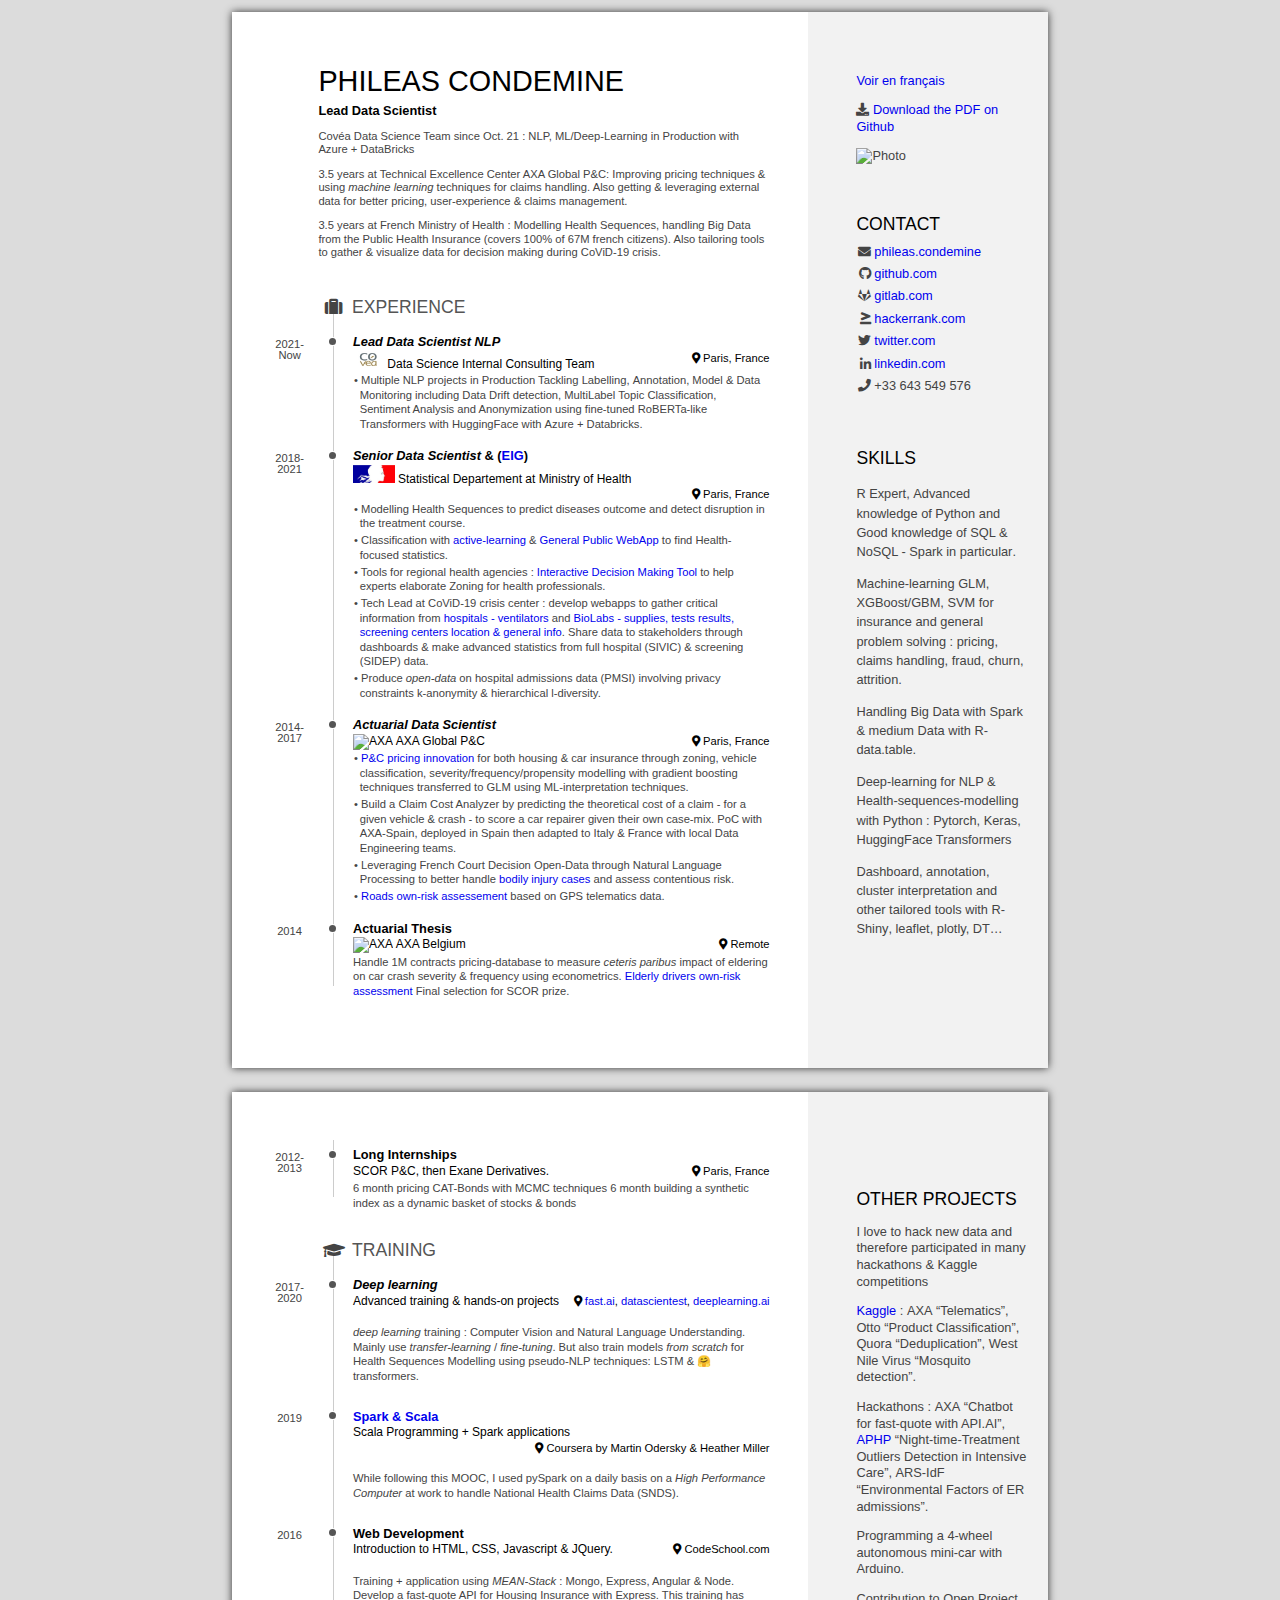
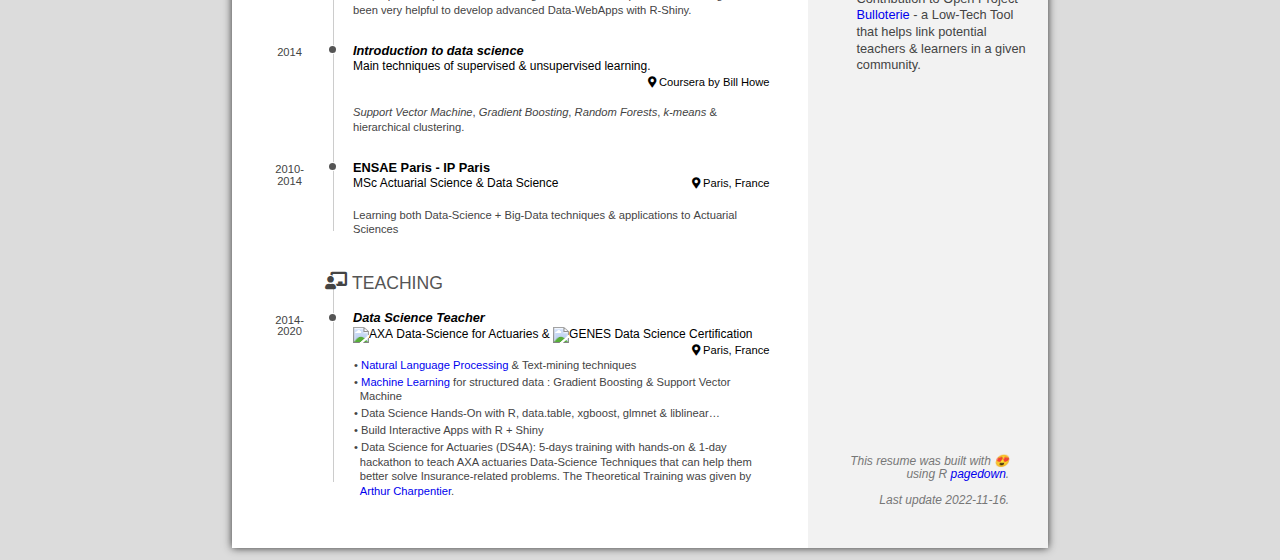
==== docs/index.html @ 7fafeff0 "update 2022-11-16" ====
<!DOCTYPE html>
<html xmlns="http://www.w3.org/1999/xhtml">
  <head>
    <meta charset="utf-8" />
    <meta http-equiv="Content-Type" content="text/html; charset=utf-8" />
    <meta name="generator" content="pandoc" />
    <meta name="viewport" content="width=device-width, initial-scale=1">

    <meta name="author" content="Phileas Condemine" />
    <meta name="date" content="2022-11-16" />
    <title>Phileas CONDEMINE</title>

    
        <script src="site_libs/header-attrs-2.11/header-attrs.js"></script>
        <link href="site_libs/font-awesome-5.1.0/css/all.css" rel="stylesheet" />
        <link href="site_libs/font-awesome-5.1.0/css/v4-shims.css" rel="stylesheet" />
        <link href="site_libs/paged-0.16/css/resume.css" rel="stylesheet" />
        <script src="site_libs/paged-0.16/js/config.js"></script>
        <script src="site_libs/paged-0.16/js/paged.js"></script>
        <script src="site_libs/paged-0.16/js/hooks.js"></script>
        <!-- Global site tag (gtag.js) - Google Analytics -->
        <script async src="https://www.googletagmanager.com/gtag/js?id=G-PB9JXB8Y3M"></script>
        <script>
          window.dataLayer = window.dataLayer || [];
          function gtag(){dataLayer.push(arguments);}
          gtag('js', new Date());

          gtag('config', 'G-PB9JXB8Y3M');
        </script>
    
        <link rel="stylesheet" href="override.css" type="text/css" />
    
  </head>
  <body>

<div id="aside" class="section level1">
<h1>Aside</h1>
<p><a href="https://phileascondemine.com/">Voir en français</a></p>
<p><i class="fa fa-download"></i> <a href="https://github.com/phileas-condemine/CV_EN_pagedown/raw/master/cv_en_Phileas_Condemine.pdf">Download the PDF on Github</a></p>
<p><img src="https://avatars.githubusercontent.com/u/24205662?s=460&amp;u=656ddfd4c840d9eb34e4aeb83baa24d0e0ba599f&amp;v=4" style="width:80.0%" alt="Photo" /></p>
<div id="contact" class="section level2">
<h2>Contact</h2>
<ul>
<li><i class="fa fa-envelope"></i> <a href="mailto:phileas.condemine@gmail.com">phileas.condemine</a></li>
<li><i class="fa fa-github"></i> <a href="https://github.com/phileas-condemine/">github.com</a></li>
<li><i class="fa fa-gitlab"></i> <a href="https://gitlab.com/phileasc">gitlab.com</a></li>
<li><i class="fas fa-greater-than-equal"></i> <a href="https://www.hackerrank.com/phileas_condemi1">hackerrank.com</a></li>
<li><i class="fa fa-twitter"></i> <a href="https://twitter.com/phileas_c/">twitter.com</a></li>
<li><i class="fa fa-linkedin"></i> <a href="https://www.linkedin.com/in/phil%C3%A9as-condemine-6a46025a/">linkedin.com</a></li>
<li><i class="fa fa-phone"></i> +33 643 549 576</li>
</ul>
</div>
<div id="skills" class="section level2">
<h2>Skills</h2>
<ul>
<li><p><strong>R Expert</strong>, <strong>Advanced knowledge of Python</strong> and <strong>Good knowledge of SQL &amp; NoSQL - Spark in particular</strong>.</p></li>
<li><p>Machine-learning <strong>GLM, XGBoost/GBM, SVM</strong> for insurance and general problem solving : pricing, claims handling, fraud, churn, attrition.</p></li>
<li><p>Handling Big Data with <strong>Spark</strong> &amp; medium Data with <strong>R-data.table</strong>.</p></li>
<li><p>Deep-learning for NLP &amp; Health-sequences-modelling with <strong>Python</strong> : <strong>Pytorch, Keras, HuggingFace Transformers</strong></p></li>
<li><p>Dashboard, annotation, cluster interpretation and other tailored tools with <strong>R-Shiny</strong>, leaflet, plotly, DT…</p></li>
</ul>
</div>
</div>
<div id="main" class="section level1">
<h1>Main</h1>
<div id="title" class="section level2">
<h2>Phileas CONDEMINE</h2>
<div id="lead-data-scientist" class="section level3">
<h3>Lead Data Scientist</h3>
<p>Covéa Data Science Team since Oct. 21 : NLP, ML/Deep-Learning in Production with Azure + DataBricks</p>
<p>3.5 years at Technical Excellence Center AXA Global P&amp;C: Improving <strong>pricing</strong> techniques &amp; using <em>machine learning</em> techniques for <strong>claims handling</strong>. Also getting &amp; leveraging <strong>external data</strong> for better pricing, user-experience &amp; claims management.</p>
<p>3.5 years at French Ministry of Health : Modelling <strong>Health Sequences</strong>, handling <strong>Big Data</strong> from the Public Health Insurance (covers 100% of 67M french citizens). Also tailoring tools to gather &amp; visualize data for decision making during CoViD-19 crisis.</p>
</div>
</div>
<div id="experience" class="section level2" data-icon="suitcase">
<h2>Experience</h2>
<div id="lead-data-scientist-nlp" class="section level3">
<h3><em>Lead Data Scientist NLP</em></h3>
<p><img src="img/covea.jpg" style="width:10.0%" alt="Covéa" /> Data Science Internal Consulting Team</p>
<p>Paris, France</p>
<p>2021-Now</p>
<ul>
<li>Multiple <strong>NLP</strong> projects <strong>in Production</strong> Tackling Labelling, <strong>Annotation</strong>, Model &amp; Data <strong>Monitoring</strong> including <strong>Data Drift detection</strong>, <strong>MultiLabel Topic Classification</strong>, <strong>Sentiment Analysis</strong> and Anonymization using fine-tuned RoBERTa-like <strong>Transformers with HuggingFace</strong> with <strong>Azure + Databricks</strong>.</li>
</ul>
</div>
<div id="senior-data-scientist-eig" class="section level3">
<h3><em>Senior Data Scientist</em> &amp; (<a href="https://entrepreneur-interet-general.etalab.gouv.fr/">EIG</a>)</h3>
<p><img src="img/marianne.jpg" style="width:10.0%" alt="Ministère de la Santé" /> Statistical Departement at Ministry of Health</p>
<p>Paris, France</p>
<p>2018-2021</p>
<ul>
<li><strong>Modelling Health Sequences</strong> to predict diseases outcome and detect disruption in the treatment course.</li>
<li>Classification with <a href="https://github.com/phileas-condemine/tuto_tagging_indicateurs"><strong>active-learning</strong></a> &amp; <a href="https://drees.shinyapps.io/Cartographie_des_indicateurs"><strong>General Public WebApp</strong></a> to find Health-focused statistics.</li>
<li>Tools for regional health agencies : <a href="https://phileas-condemine.github.io/Zonage_ARS/"><strong>Interactive Decision Making Tool</strong></a> to help experts elaborate Zoning for health professionals.</li>
<li>Tech Lead at <strong>CoViD-19 crisis center</strong> : develop webapps to gather critical information from <a href="https://respirateurs.fabrique.social.gouv.fr/">hospitals - ventilators</a> and <a href="https://laboratoires.fabrique.social.gouv.fr/">BioLabs - supplies, tests results, screening centers location &amp; general info</a>. Share data to stakeholders through dashboards &amp; make advanced statistics from full hospital (SIVIC) &amp; screening (SIDEP) data.</li>
<li>Produce <em>open-data</em> on hospital admissions data (PMSI) involving <strong>privacy constraints</strong> k-<strong>anonymity</strong> &amp; hierarchical l-diversity.</li>
</ul>
</div>
<div id="actuarial-data-scientist" class="section level3">
<h3><em>Actuarial Data Scientist</em></h3>
<p><img src="https://www.axa.fr/content/dam/logo/logo-axa.svg" style="width:10.0%" alt="AXA" /> AXA Global P&amp;C</p>
<p>Paris, France</p>
<p>2014-2017</p>
<ul>
<li><a href="https://docs.google.com/presentation/d/1ObT00LWOOOI2PYufPMII10ciJOTKReESgegVQ-F4yno/edit?usp=sharing"><strong>P&amp;C pricing innovation</strong></a> for both housing &amp; car insurance through zoning, vehicle classification, severity/frequency/propensity modelling with <strong>gradient boosting</strong> techniques transferred to GLM using <strong>ML-interpretation</strong> techniques.</li>
<li>Build a <strong>Claim Cost Analyzer</strong> by predicting the theoretical cost of a claim - for a given vehicle &amp; crash - to <strong>score</strong> a car repairer given their own case-mix. PoC with AXA-Spain, deployed in Spain then adapted to Italy &amp; France with local <strong>Data Engineering teams</strong>.</li>
<li>Leveraging French Court Decision Open-Data through <strong>Natural Language Processing</strong> to better handle <a href="https://github.com/phileas-condemine/bodily_injury_atp">bodily injury cases</a> and assess contentious risk.</li>
<li><a href="http://www.ressources-actuarielles.net/C12574E200674F5B/0/AC55A21EEC4304E6C1257FB9001CA631">Roads own-risk assessement</a> based on GPS telematics data.</li>
</ul>
</div>
<div id="actuarial-thesis" class="section level3">
<h3>Actuarial Thesis</h3>
<p><img src="https://www.axa.fr/content/dam/logo/logo-axa.svg" style="width:10.0%" alt="AXA" /> AXA Belgium</p>
<p>Remote</p>
<p>2014</p>
<p>Handle 1M contracts pricing-database to measure <em>ceteris paribus</em> impact of eldering on car crash severity &amp; frequency using econometrics.
<a href="http://www.ressources-actuarielles.net/C12574E200674F5B/0/A7CCC7ACB732ADB3C1257D8900418A17">Elderly drivers own-risk assessment</a>
Final selection for SCOR prize.</p>
</div>
<div id="long-internships" class="section level3">
<h3>Long Internships</h3>
<p>SCOR P&amp;C, then Exane Derivatives.</p>
<p>Paris, France</p>
<p>2012-2013</p>
<p>6 month pricing CAT-Bonds with MCMC techniques
6 month building a synthetic index as a dynamic basket of stocks &amp; bonds</p>
</div>
</div>
<div id="training" class="section level2" data-icon="graduation-cap" data-concise="true">
<h2>Training</h2>
<div id="deep-learning" class="section level3">
<h3><em>Deep learning</em></h3>
<p>Advanced training &amp; hands-on projects</p>
<p><a href="https://www.fast.ai/">fast.ai</a>, <a href="https://datascientest.com/">datascientest</a>, <a href="https://www.coursera.org/specializations/deep-learning">deeplearning.ai</a></p>
<p>2017-2020</p>
<p><em>deep learning</em> training : Computer Vision and Natural Language Understanding. Mainly use <em>transfer-learning</em> / <em>fine-tuning</em>. But also train models <em>from scratch</em> for Health Sequences Modelling using pseudo-NLP techniques: LSTM &amp; 🤗 transformers.</p>
</div>
<div id="spark-scala" class="section level3">
<h3><a href="https://fr.coursera.org/specializations/scala">Spark &amp; Scala</a></h3>
<p>Scala Programming + Spark applications</p>
<p>Coursera by Martin Odersky &amp; Heather Miller</p>
<p>2019</p>
<p>While following this MOOC, I used pySpark on a daily basis on a <em>High Performance Computer</em> at work to handle National Health Claims Data (SNDS).</p>
</div>
<div id="web-development" class="section level3">
<h3>Web Development</h3>
<p>Introduction to HTML, CSS, Javascript &amp; JQuery.</p>
<p>CodeSchool.com</p>
<p>2016</p>
<p>Training + application using <em>MEAN-Stack</em> : Mongo, Express, Angular &amp; Node. Develop a fast-quote API for Housing Insurance with Express.
This training has been very helpful to develop advanced Data-WebApps with R-Shiny.</p>
</div>
<div id="introduction-to-data-science" class="section level3">
<h3><em>Introduction to data science</em></h3>
<p>Main techniques of supervised &amp; unsupervised learning.</p>
<p>Coursera by Bill Howe</p>
<p>2014</p>
<p><em>Support Vector Machine</em>, <em>Gradient Boosting</em>, <em>Random Forests</em>, <em>k-means</em> &amp; hierarchical clustering.</p>
</div>
<div id="ensae-paris---ip-paris" class="section level3">
<h3>ENSAE Paris - IP Paris</h3>
<p>MSc Actuarial Science &amp; Data Science</p>
<p>Paris, France</p>
<p>2010-2014</p>
<p>Learning both <strong>Data-Science</strong> + <strong>Big-Data</strong> techniques &amp; applications to <strong>Actuarial Sciences</strong></p>
</div>
</div>
<div id="teaching" class="section level2" data-icon="chalkboard-teacher">
<h2>Teaching</h2>
<div id="data-science-teacher" class="section level3">
<h3><em>Data Science Teacher</em></h3>
<p><img src="https://www.axa.fr/content/dam/logo/logo-axa.svg" style="width:5.0%" alt="AXA" /> Data-Science for Actuaries &amp; <img src="https://upload.wikimedia.org/wikipedia/commons/1/11/LOGO-ENSAE-2.png" style="width:10.0%" alt="GENES" /> Data Science Certification</p>
<p>Paris, France</p>
<p>2014-2020</p>
<ul>
<li><a href="https://docs.google.com/presentation/d/1tXlSRL-lZW5L10xbssmzunB-EXl7tTaw9iy3RSscL-o/edit?usp=sharing"><strong>Natural Language Processing</strong></a> &amp; Text-mining techniques</li>
<li><a href="https://docs.google.com/presentation/d/11TAeSxZisurpEHFow9vyJxRz_QfZlE6UQKE5dIfu5QM/edit?usp=sharing"><strong>Machine Learning</strong></a> for structured data : Gradient Boosting &amp; Support Vector Machine</li>
<li><strong>Data Science Hands-On</strong> with R, data.table, xgboost, glmnet &amp; liblinear…</li>
<li><strong>Build Interactive Apps</strong> with R + Shiny</li>
<li><strong>Data Science for Actuaries</strong> (DS4A): 5-days training with hands-on &amp; 1-day hackathon to teach AXA actuaries Data-Science Techniques that can help them better solve Insurance-related problems. The Theoretical Training was given by <a href="https://freakonometrics.github.io/">Arthur Charpentier</a>.</li>
</ul>
</div>
</div>
<div id="disclaimer" class="section level2 aside">
<h2>About this resume</h2>
<p>This resume was built with 😍 using R <a href="https://github.com/rstudio/pagedown"><strong>pagedown</strong></a>.</p>
<p>Last update 2022-11-16.</p>
</div>
</div>
<div id="bside" class="section level1 aside extra-sidebar">
<h1>Bside</h1>
<div id="other-projects" class="section level2">
<h2>Other Projects</h2>
<p>I love to hack new data and therefore participated in many hackathons &amp; Kaggle competitions</p>
<p><a href="https://www.kaggle.com/arifelk">Kaggle</a> :
<strong>AXA</strong> “Telematics”,
<strong>Otto</strong> “Product Classification”,
<strong>Quora</strong> “Deduplication”,
West Nile Virus “Mosquito detection”.</p>
<p>Hackathons :
<strong>AXA</strong> “Chatbot for fast-quote with API.AI”,
<a href="https://www.aphp.fr/contenu/dat-icu-un-datathon-organise-les-20-et-21-janvier-2018-pour-rapprocher-les-reanimateurs-et"><strong>APHP</strong></a> “Night-time-Treatment Outliers Detection in Intensive Care”,
<strong>ARS-IdF</strong> “Environmental Factors of ER admissions”.</p>
<p>Programming a 4-wheel autonomous mini-car with Arduino.</p>
<p>Contribution to Open Project <a href="https://github.com/phileas-condemine/bulloterie">Bulloterie</a> - a Low-Tech Tool that helps link potential teachers &amp; learners in a given community.</p>
</div>
</div>

<script>
(function() {
  var i, s, j, el, els;
  var create_el = function(type, className, content, isHTML) {
    var el = document.createElement(type);
    if (className) el.className = className;
    if (content) {
      if (isHTML) {el.innerHTML = content;} else {el.innerText = content;}
    }
    return el;
  }

  // replace h2 title with h1
  var title = document.getElementById('title').querySelector('h2');
  title.parentNode.replaceChild(create_el('h1', false, title.innerHTML, true), title);

  // add the class .aside to #aside
  el = document.getElementById('aside');
  if (el) el.className += ' aside';

  // tweak class names of sections, and add icons
  els = document.getElementById('main').querySelectorAll('.level2');
  for (i = 0; i < els.length; i++) {
    el = els[i];
    if (i === 0 && el.id === 'title') continue;
    el.className += ' main-block';
    if (el.dataset['concise']) el.className += ' concise';
    // if there is no icon, add an icon:
    if (el.firstElementChild.firstChild && el.firstElementChild.firstChild.nodeName !== 'I') {
      s = el.dataset['icon'] || 'bookmark';
      el.firstElementChild.insertBefore(create_el('i', 'fa fa-' + s), el.firstElementChild.firstChild);
    }
  }

  // tweak class names of blocks in sections
  els = document.getElementById('main').querySelectorAll('.level3');
  for (i = 0; i < els.length; i++) {
    el = els[i];
    if (el.parentNode.id === 'title') continue;
    el.className += ' blocks';
    el.innerHTML = '<div class="date"></div>' + '<div class="decorator"></div>' +
      '<div class="details"><header></header><div></div></div>' + el.innerHTML;
    var ps = el.querySelectorAll('p');
    // move the date paragraph to the date div
    if (ps.length >= 3) {
      s = ps[2].innerText;
      s = s === 'N/A' ? [] : s.split(' - ');
      el.removeChild(ps[2]);
      for (j = 0; j < s.length && j < 2; j++) {
        el.children[0].appendChild(create_el('span', false, s[j]))
      }
    }
    // move title, description, location to the details div
    (function(h) {
      h.appendChild(el.children[3]);
      var p = el.children[3];  // description
      if (p.innerText !== 'N/A') {
        h.appendChild(create_el('span', 'place', p.innerHTML, true));
      }
      el.removeChild(p);
      p = el.children[3];  // location
      if (p.innerText !== 'N/A') {
        s = create_el('span', 'location', p.innerHTML, true);
        s.innerHTML = '<i class="fa fa-map-marker-alt"></i> ' + s.innerHTML;
        h.appendChild(s);
      }
      el.removeChild(p);
    })(el.children[2].firstElementChild);
    // move the rest of content in a block into the last div of the details div
    s = el.children[2];
    while (j = s.nextSibling) {
      if (j.className === 'aside') { s = j; continue; }
      el.children[2].lastElementChild.append(j);
    }
  }
})();
</script>


  </body>
</html>
---- docs/site_libs/font-awesome-5.1.0/css/all.css ----
/*!
 * Font Awesome Free 5.1.0 by @fontawesome - https://fontawesome.com
 * License - https://fontawesome.com/license (Icons: CC BY 4.0, Fonts: SIL OFL 1.1, Code: MIT License)
 */
.fa,.fab,.fal,.far,.fas{-moz-osx-font-smoothing:grayscale;-webkit-font-smoothing:antialiased;display:inline-block;font-style:normal;font-variant:normal;text-rendering:auto;line-height:1}.fa-lg{font-size:1.33333em;line-height:.75em;vertical-align:-.0667em}.fa-xs{font-size:.75em}.fa-sm{font-size:.875em}.fa-1x{font-size:1em}.fa-2x{font-size:2em}.fa-3x{font-size:3em}.fa-4x{font-size:4em}.fa-5x{font-size:5em}.fa-6x{font-size:6em}.fa-7x{font-size:7em}.fa-8x{font-size:8em}.fa-9x{font-size:9em}.fa-10x{font-size:10em}.fa-fw{text-align:center;width:1.25em}.fa-ul{list-style-type:none;margin-left:2.5em;padding-left:0}.fa-ul>li{position:relative}.fa-li{left:-2em;position:absolute;text-align:center;width:2em;line-height:inherit}.fa-border{border:.08em solid #eee;border-radius:.1em;padding:.2em .25em .15em}.fa-pull-left{float:left}.fa-pull-right{float:right}.fa.fa-pull-left,.fab.fa-pull-left,.fal.fa-pull-left,.far.fa-pull-left,.fas.fa-pull-left{margin-right:.3em}.fa.fa-pull-right,.fab.fa-pull-right,.fal.fa-pull-right,.far.fa-pull-right,.fas.fa-pull-right{margin-left:.3em}.fa-spin{animation:a 2s infinite linear}.fa-pulse{animation:a 1s infinite steps(8)}@keyframes a{0%{transform:rotate(0deg)}to{transform:rotate(1turn)}}.fa-rotate-90{-ms-filter:"progid:DXImageTransform.Microsoft.BasicImage(rotation=1)";transform:rotate(90deg)}.fa-rotate-180{-ms-filter:"progid:DXImageTransform.Microsoft.BasicImage(rotation=2)";transform:rotate(180deg)}.fa-rotate-270{-ms-filter:"progid:DXImageTransform.Microsoft.BasicImage(rotation=3)";transform:rotate(270deg)}.fa-flip-horizontal{-ms-filter:"progid:DXImageTransform.Microsoft.BasicImage(rotation=0, mirror=1)";transform:scaleX(-1)}.fa-flip-vertical{transform:scaleY(-1)}.fa-flip-horizontal.fa-flip-vertical,.fa-flip-vertical{-ms-filter:"progid:DXImageTransform.Microsoft.BasicImage(rotation=2, mirror=1)"}.fa-flip-horizontal.fa-flip-vertical{transform:scale(-1)}:root .fa-flip-horizontal,:root .fa-flip-vertical,:root .fa-rotate-90,:root .fa-rotate-180,:root .fa-rotate-270{-webkit-filter:none;filter:none}.fa-stack{display:inline-block;height:2em;line-height:2em;position:relative;vertical-align:middle;width:2em}.fa-stack-1x,.fa-stack-2x{left:0;position:absolute;text-align:center;width:100%}.fa-stack-1x{line-height:inherit}.fa-stack-2x{font-size:2em}.fa-inverse{color:#fff}.fa-500px:before{content:"\f26e"}.fa-accessible-icon:before{content:"\f368"}.fa-accusoft:before{content:"\f369"}.fa-address-book:before{content:"\f2b9"}.fa-address-card:before{content:"\f2bb"}.fa-adjust:before{content:"\f042"}.fa-adn:before{content:"\f170"}.fa-adversal:before{content:"\f36a"}.fa-affiliatetheme:before{content:"\f36b"}.fa-algolia:before{content:"\f36c"}.fa-align-center:before{content:"\f037"}.fa-align-justify:before{content:"\f039"}.fa-align-left:before{content:"\f036"}.fa-align-right:before{content:"\f038"}.fa-allergies:before{content:"\f461"}.fa-amazon:before{content:"\f270"}.fa-amazon-pay:before{content:"\f42c"}.fa-ambulance:before{content:"\f0f9"}.fa-american-sign-language-interpreting:before{content:"\f2a3"}.fa-amilia:before{content:"\f36d"}.fa-anchor:before{content:"\f13d"}.fa-android:before{content:"\f17b"}.fa-angellist:before{content:"\f209"}.fa-angle-double-down:before{content:"\f103"}.fa-angle-double-left:before{content:"\f100"}.fa-angle-double-right:before{content:"\f101"}.fa-angle-double-up:before{content:"\f102"}.fa-angle-down:before{content:"\f107"}.fa-angle-left:before{content:"\f104"}.fa-angle-right:before{content:"\f105"}.fa-angle-up:before{content:"\f106"}.fa-angry:before{content:"\f556"}.fa-angrycreative:before{content:"\f36e"}.fa-angular:before{content:"\f420"}.fa-app-store:before{content:"\f36f"}.fa-app-store-ios:before{content:"\f370"}.fa-apper:before{content:"\f371"}.fa-apple:before{content:"\f179"}.fa-apple-pay:before{content:"\f415"}.fa-archive:before{content:"\f187"}.fa-archway:before{content:"\f557"}.fa-arrow-alt-circle-down:before{content:"\f358"}.fa-arrow-alt-circle-left:before{content:"\f359"}.fa-arrow-alt-circle-right:before{content:"\f35a"}.fa-arrow-alt-circle-up:before{content:"\f35b"}.fa-arrow-circle-down:before{content:"\f0ab"}.fa-arrow-circle-left:before{content:"\f0a8"}.fa-arrow-circle-right:before{content:"\f0a9"}.fa-arrow-circle-up:before{content:"\f0aa"}.fa-arrow-down:before{content:"\f063"}.fa-arrow-left:before{content:"\f060"}.fa-arrow-right:before{content:"\f061"}.fa-arrow-up:before{content:"\f062"}.fa-arrows-alt:before{content:"\f0b2"}.fa-arrows-alt-h:before{content:"\f337"}.fa-arrows-alt-v:before{content:"\f338"}.fa-assistive-listening-systems:before{content:"\f2a2"}.fa-asterisk:before{content:"\f069"}.fa-asymmetrik:before{content:"\f372"}.fa-at:before{content:"\f1fa"}.fa-atlas:before{content:"\f558"}.fa-audible:before{content:"\f373"}.fa-audio-description:before{content:"\f29e"}.fa-autoprefixer:before{content:"\f41c"}.fa-avianex:before{content:"\f374"}.fa-aviato:before{content:"\f421"}.fa-award:before{content:"\f559"}.fa-aws:before{content:"\f375"}.fa-backspace:before{content:"\f55a"}.fa-backward:before{content:"\f04a"}.fa-balance-scale:before{content:"\f24e"}.fa-ban:before{content:"\f05e"}.fa-band-aid:before{content:"\f462"}.fa-bandcamp:before{content:"\f2d5"}.fa-barcode:before{content:"\f02a"}.fa-bars:before{content:"\f0c9"}.fa-baseball-ball:before{content:"\f433"}.fa-basketball-ball:before{content:"\f434"}.fa-bath:before{content:"\f2cd"}.fa-battery-empty:before{content:"\f244"}.fa-battery-full:before{content:"\f240"}.fa-battery-half:before{content:"\f242"}.fa-battery-quarter:before{content:"\f243"}.fa-battery-three-quarters:before{content:"\f241"}.fa-bed:before{content:"\f236"}.fa-beer:before{content:"\f0fc"}.fa-behance:before{content:"\f1b4"}.fa-behance-square:before{content:"\f1b5"}.fa-bell:before{content:"\f0f3"}.fa-bell-slash:before{content:"\f1f6"}.fa-bezier-curve:before{content:"\f55b"}.fa-bicycle:before{content:"\f206"}.fa-bimobject:before{content:"\f378"}.fa-binoculars:before{content:"\f1e5"}.fa-birthday-cake:before{content:"\f1fd"}.fa-bitbucket:before{content:"\f171"}.fa-bitcoin:before{content:"\f379"}.fa-bity:before{content:"\f37a"}.fa-black-tie:before{content:"\f27e"}.fa-blackberry:before{content:"\f37b"}.fa-blender:before{content:"\f517"}.fa-blind:before{content:"\f29d"}.fa-blogger:before{content:"\f37c"}.fa-blogger-b:before{content:"\f37d"}.fa-bluetooth:before{content:"\f293"}.fa-bluetooth-b:before{content:"\f294"}.fa-bold:before{content:"\f032"}.fa-bolt:before{content:"\f0e7"}.fa-bomb:before{content:"\f1e2"}.fa-bong:before{content:"\f55c"}.fa-book:before{content:"\f02d"}.fa-book-open:before{content:"\f518"}.fa-bookmark:before{content:"\f02e"}.fa-bowling-ball:before{content:"\f436"}.fa-box:before{content:"\f466"}.fa-box-open:before{content:"\f49e"}.fa-boxes:before{content:"\f468"}.fa-braille:before{content:"\f2a1"}.fa-briefcase:before{content:"\f0b1"}.fa-briefcase-medical:before{content:"\f469"}.fa-broadcast-tower:before{content:"\f519"}.fa-broom:before{content:"\f51a"}.fa-brush:before{content:"\f55d"}.fa-btc:before{content:"\f15a"}.fa-bug:before{content:"\f188"}.fa-building:before{content:"\f1ad"}.fa-bullhorn:before{content:"\f0a1"}.fa-bullseye:before{content:"\f140"}.fa-burn:before{content:"\f46a"}.fa-buromobelexperte:before{content:"\f37f"}.fa-bus:before{content:"\f207"}.fa-bus-alt:before{content:"\f55e"}.fa-buysellads:before{content:"\f20d"}.fa-calculator:before{content:"\f1ec"}.fa-calendar:before{content:"\f133"}.fa-calendar-alt:before{content:"\f073"}.fa-calendar-check:before{content:"\f274"}.fa-calendar-minus:before{content:"\f272"}.fa-calendar-plus:before{content:"\f271"}.fa-calendar-times:before{content:"\f273"}.fa-camera:before{content:"\f030"}.fa-camera-retro:before{content:"\f083"}.fa-cannabis:before{content:"\f55f"}.fa-capsules:before{content:"\f46b"}.fa-car:before{content:"\f1b9"}.fa-caret-down:before{content:"\f0d7"}.fa-caret-left:before{content:"\f0d9"}.fa-caret-right:before{content:"\f0da"}.fa-caret-square-down:before{content:"\f150"}.fa-caret-square-left:before{content:"\f191"}.fa-caret-square-right:before{content:"\f152"}.fa-caret-square-up:before{content:"\f151"}.fa-caret-up:before{content:"\f0d8"}.fa-cart-arrow-down:before{content:"\f218"}.fa-cart-plus:before{content:"\f217"}.fa-cc-amazon-pay:before{content:"\f42d"}.fa-cc-amex:before{content:"\f1f3"}.fa-cc-apple-pay:before{content:"\f416"}.fa-cc-diners-club:before{content:"\f24c"}.fa-cc-discover:before{content:"\f1f2"}.fa-cc-jcb:before{content:"\f24b"}.fa-cc-mastercard:before{content:"\f1f1"}.fa-cc-paypal:before{content:"\f1f4"}.fa-cc-stripe:before{content:"\f1f5"}.fa-cc-visa:before{content:"\f1f0"}.fa-centercode:before{content:"\f380"}.fa-certificate:before{content:"\f0a3"}.fa-chalkboard:before{content:"\f51b"}.fa-chalkboard-teacher:before{content:"\f51c"}.fa-chart-area:before{content:"\f1fe"}.fa-chart-bar:before{content:"\f080"}.fa-chart-line:before{content:"\f201"}.fa-chart-pie:before{content:"\f200"}.fa-check:before{content:"\f00c"}.fa-check-circle:before{content:"\f058"}.fa-check-double:before{content:"\f560"}.fa-check-square:before{content:"\f14a"}.fa-chess:before{content:"\f439"}.fa-chess-bishop:before{content:"\f43a"}.fa-chess-board:before{content:"\f43c"}.fa-chess-king:before{content:"\f43f"}.fa-chess-knight:before{content:"\f441"}.fa-chess-pawn:before{content:"\f443"}.fa-chess-queen:before{content:"\f445"}.fa-chess-rook:before{content:"\f447"}.fa-chevron-circle-down:before{content:"\f13a"}.fa-chevron-circle-left:before{content:"\f137"}.fa-chevron-circle-right:before{content:"\f138"}.fa-chevron-circle-up:before{content:"\f139"}.fa-chevron-down:before{content:"\f078"}.fa-chevron-left:before{content:"\f053"}.fa-chevron-right:before{content:"\f054"}.fa-chevron-up:before{content:"\f077"}.fa-child:before{content:"\f1ae"}.fa-chrome:before{content:"\f268"}.fa-church:before{content:"\f51d"}.fa-circle:before{content:"\f111"}.fa-circle-notch:before{content:"\f1ce"}.fa-clipboard:before{content:"\f328"}.fa-clipboard-check:before{content:"\f46c"}.fa-clipboard-list:before{content:"\f46d"}.fa-clock:before{content:"\f017"}.fa-clone:before{content:"\f24d"}.fa-closed-captioning:before{content:"\f20a"}.fa-cloud:before{content:"\f0c2"}.fa-cloud-download-alt:before{content:"\f381"}.fa-cloud-upload-alt:before{content:"\f382"}.fa-cloudscale:before{content:"\f383"}.fa-cloudsmith:before{content:"\f384"}.fa-cloudversify:before{content:"\f385"}.fa-cocktail:before{content:"\f561"}.fa-code:before{content:"\f121"}.fa-code-branch:before{content:"\f126"}.fa-codepen:before{content:"\f1cb"}.fa-codiepie:before{content:"\f284"}.fa-coffee:before{content:"\f0f4"}.fa-cog:before{content:"\f013"}.fa-cogs:before{content:"\f085"}.fa-coins:before{content:"\f51e"}.fa-columns:before{content:"\f0db"}.fa-comment:before{content:"\f075"}.fa-comment-alt:before{content:"\f27a"}.fa-comment-dots:before{content:"\f4ad"}.fa-comment-slash:before{content:"\f4b3"}.fa-comments:before{content:"\f086"}.fa-compact-disc:before{content:"\f51f"}.fa-compass:before{content:"\f14e"}.fa-compress:before{content:"\f066"}.fa-concierge-bell:before{content:"\f562"}.fa-connectdevelop:before{content:"\f20e"}.fa-contao:before{content:"\f26d"}.fa-cookie:before{content:"\f563"}.fa-cookie-bite:before{content:"\f564"}.fa-copy:before{content:"\f0c5"}.fa-copyright:before{content:"\f1f9"}.fa-couch:before{content:"\f4b8"}.fa-cpanel:before{content:"\f388"}.fa-creative-commons:before{content:"\f25e"}.fa-creative-commons-by:before{content:"\f4e7"}.fa-creative-commons-nc:before{content:"\f4e8"}.fa-creative-commons-nc-eu:before{content:"\f4e9"}.fa-creative-commons-nc-jp:before{content:"\f4ea"}.fa-creative-commons-nd:before{content:"\f4eb"}.fa-creative-commons-pd:before{content:"\f4ec"}.fa-creative-commons-pd-alt:before{content:"\f4ed"}.fa-creative-commons-remix:before{content:"\f4ee"}.fa-creative-commons-sa:before{content:"\f4ef"}.fa-creative-commons-sampling:before{content:"\f4f0"}.fa-creative-commons-sampling-plus:before{content:"\f4f1"}.fa-creative-commons-share:before{content:"\f4f2"}.fa-credit-card:before{content:"\f09d"}.fa-crop:before{content:"\f125"}.fa-crop-alt:before{content:"\f565"}.fa-crosshairs:before{content:"\f05b"}.fa-crow:before{content:"\f520"}.fa-crown:before{content:"\f521"}.fa-css3:before{content:"\f13c"}.fa-css3-alt:before{content:"\f38b"}.fa-cube:before{content:"\f1b2"}.fa-cubes:before{content:"\f1b3"}.fa-cut:before{content:"\f0c4"}.fa-cuttlefish:before{content:"\f38c"}.fa-d-and-d:before{content:"\f38d"}.fa-dashcube:before{content:"\f210"}.fa-database:before{content:"\f1c0"}.fa-deaf:before{content:"\f2a4"}.fa-delicious:before{content:"\f1a5"}.fa-deploydog:before{content:"\f38e"}.fa-deskpro:before{content:"\f38f"}.fa-desktop:before{content:"\f108"}.fa-deviantart:before{content:"\f1bd"}.fa-diagnoses:before{content:"\f470"}.fa-dice:before{content:"\f522"}.fa-dice-five:before{content:"\f523"}.fa-dice-four:before{content:"\f524"}.fa-dice-one:before{content:"\f525"}.fa-dice-six:before{content:"\f526"}.fa-dice-three:before{content:"\f527"}.fa-dice-two:before{content:"\f528"}.fa-digg:before{content:"\f1a6"}.fa-digital-ocean:before{content:"\f391"}.fa-digital-tachograph:before{content:"\f566"}.fa-discord:before{content:"\f392"}.fa-discourse:before{content:"\f393"}.fa-divide:before{content:"\f529"}.fa-dizzy:before{content:"\f567"}.fa-dna:before{content:"\f471"}.fa-dochub:before{content:"\f394"}.fa-docker:before{content:"\f395"}.fa-dollar-sign:before{content:"\f155"}.fa-dolly:before{content:"\f472"}.fa-dolly-flatbed:before{content:"\f474"}.fa-donate:before{content:"\f4b9"}.fa-door-closed:before{content:"\f52a"}.fa-door-open:before{content:"\f52b"}.fa-dot-circle:before{content:"\f192"}.fa-dove:before{content:"\f4ba"}.fa-download:before{content:"\f019"}.fa-draft2digital:before{content:"\f396"}.fa-drafting-compass:before{content:"\f568"}.fa-dribbble:before{content:"\f17d"}.fa-dribbble-square:before{content:"\f397"}.fa-dropbox:before{content:"\f16b"}.fa-drum:before{content:"\f569"}.fa-drum-steelpan:before{content:"\f56a"}.fa-drupal:before{content:"\f1a9"}.fa-dumbbell:before{content:"\f44b"}.fa-dyalog:before{content:"\f399"}.fa-earlybirds:before{content:"\f39a"}.fa-ebay:before{content:"\f4f4"}.fa-edge:before{content:"\f282"}.fa-edit:before{content:"\f044"}.fa-eject:before{content:"\f052"}.fa-elementor:before{content:"\f430"}.fa-ellipsis-h:before{content:"\f141"}.fa-ellipsis-v:before{content:"\f142"}.fa-ember:before{content:"\f423"}.fa-empire:before{content:"\f1d1"}.fa-envelope:before{content:"\f0e0"}.fa-envelope-open:before{content:"\f2b6"}.fa-envelope-square:before{content:"\f199"}.fa-envira:before{content:"\f299"}.fa-equals:before{content:"\f52c"}.fa-eraser:before{content:"\f12d"}.fa-erlang:before{content:"\f39d"}.fa-ethereum:before{content:"\f42e"}.fa-etsy:before{content:"\f2d7"}.fa-euro-sign:before{content:"\f153"}.fa-exchange-alt:before{content:"\f362"}.fa-exclamation:before{content:"\f12a"}.fa-exclamation-circle:before{content:"\f06a"}.fa-exclamation-triangle:before{content:"\f071"}.fa-expand:before{content:"\f065"}.fa-expand-arrows-alt:before{content:"\f31e"}.fa-expeditedssl:before{content:"\f23e"}.fa-external-link-alt:before{content:"\f35d"}.fa-external-link-square-alt:before{content:"\f360"}.fa-eye:before{content:"\f06e"}.fa-eye-dropper:before{content:"\f1fb"}.fa-eye-slash:before{content:"\f070"}.fa-facebook:before{content:"\f09a"}.fa-facebook-f:before{content:"\f39e"}.fa-facebook-messenger:before{content:"\f39f"}.fa-facebook-square:before{content:"\f082"}.fa-fast-backward:before{content:"\f049"}.fa-fast-forward:before{content:"\f050"}.fa-fax:before{content:"\f1ac"}.fa-feather:before{content:"\f52d"}.fa-feather-alt:before{content:"\f56b"}.fa-female:before{content:"\f182"}.fa-fighter-jet:before{content:"\f0fb"}.fa-file:before{content:"\f15b"}.fa-file-alt:before{content:"\f15c"}.fa-file-archive:before{content:"\f1c6"}.fa-file-audio:before{content:"\f1c7"}.fa-file-code:before{content:"\f1c9"}.fa-file-contract:before{content:"\f56c"}.fa-file-download:before{content:"\f56d"}.fa-file-excel:before{content:"\f1c3"}.fa-file-export:before{content:"\f56e"}.fa-file-image:before{content:"\f1c5"}.fa-file-import:before{content:"\f56f"}.fa-file-invoice:before{content:"\f570"}.fa-file-invoice-dollar:before{content:"\f571"}.fa-file-medical:before{content:"\f477"}.fa-file-medical-alt:before{content:"\f478"}.fa-file-pdf:before{content:"\f1c1"}.fa-file-powerpoint:before{content:"\f1c4"}.fa-file-prescription:before{content:"\f572"}.fa-file-signature:before{content:"\f573"}.fa-file-upload:before{content:"\f574"}.fa-file-video:before{content:"\f1c8"}.fa-file-word:before{content:"\f1c2"}.fa-fill:before{content:"\f575"}.fa-fill-drip:before{content:"\f576"}.fa-film:before{content:"\f008"}.fa-filter:before{content:"\f0b0"}.fa-fingerprint:before{content:"\f577"}.fa-fire:before{content:"\f06d"}.fa-fire-extinguisher:before{content:"\f134"}.fa-firefox:before{content:"\f269"}.fa-first-aid:before{content:"\f479"}.fa-first-order:before{content:"\f2b0"}.fa-first-order-alt:before{content:"\f50a"}.fa-firstdraft:before{content:"\f3a1"}.fa-fish:before{content:"\f578"}.fa-flag:before{content:"\f024"}.fa-flag-checkered:before{content:"\f11e"}.fa-flask:before{content:"\f0c3"}.fa-flickr:before{content:"\f16e"}.fa-flipboard:before{content:"\f44d"}.fa-flushed:before{content:"\f579"}.fa-fly:before{content:"\f417"}.fa-folder:before{content:"\f07b"}.fa-folder-open:before{content:"\f07c"}.fa-font:before{content:"\f031"}.fa-font-awesome:before{content:"\f2b4"}.fa-font-awesome-alt:before{content:"\f35c"}.fa-font-awesome-flag:before{content:"\f425"}.fa-font-awesome-logo-full:before{content:"\f4e6"}.fa-fonticons:before{content:"\f280"}.fa-fonticons-fi:before{content:"\f3a2"}.fa-football-ball:before{content:"\f44e"}.fa-fort-awesome:before{content:"\f286"}.fa-fort-awesome-alt:before{content:"\f3a3"}.fa-forumbee:before{content:"\f211"}.fa-forward:before{content:"\f04e"}.fa-foursquare:before{content:"\f180"}.fa-free-code-camp:before{content:"\f2c5"}.fa-freebsd:before{content:"\f3a4"}.fa-frog:before{content:"\f52e"}.fa-frown:before{content:"\f119"}.fa-frown-open:before{content:"\f57a"}.fa-fulcrum:before{content:"\f50b"}.fa-futbol:before{content:"\f1e3"}.fa-galactic-republic:before{content:"\f50c"}.fa-galactic-senate:before{content:"\f50d"}.fa-gamepad:before{content:"\f11b"}.fa-gas-pump:before{content:"\f52f"}.fa-gavel:before{content:"\f0e3"}.fa-gem:before{content:"\f3a5"}.fa-genderless:before{content:"\f22d"}.fa-get-pocket:before{content:"\f265"}.fa-gg:before{content:"\f260"}.fa-gg-circle:before{content:"\f261"}.fa-gift:before{content:"\f06b"}.fa-git:before{content:"\f1d3"}.fa-git-square:before{content:"\f1d2"}.fa-github:before{content:"\f09b"}.fa-github-alt:before{content:"\f113"}.fa-github-square:before{content:"\f092"}.fa-gitkraken:before{content:"\f3a6"}.fa-gitlab:before{content:"\f296"}.fa-gitter:before{content:"\f426"}.fa-glass-martini:before{content:"\f000"}.fa-glass-martini-alt:before{content:"\f57b"}.fa-glasses:before{content:"\f530"}.fa-glide:before{content:"\f2a5"}.fa-glide-g:before{content:"\f2a6"}.fa-globe:before{content:"\f0ac"}.fa-globe-africa:before{content:"\f57c"}.fa-globe-americas:before{content:"\f57d"}.fa-globe-asia:before{content:"\f57e"}.fa-gofore:before{content:"\f3a7"}.fa-golf-ball:before{content:"\f450"}.fa-goodreads:before{content:"\f3a8"}.fa-goodreads-g:before{content:"\f3a9"}.fa-google:before{content:"\f1a0"}.fa-google-drive:before{content:"\f3aa"}.fa-google-play:before{content:"\f3ab"}.fa-google-plus:before{content:"\f2b3"}.fa-google-plus-g:before{content:"\f0d5"}.fa-google-plus-square:before{content:"\f0d4"}.fa-google-wallet:before{content:"\f1ee"}.fa-graduation-cap:before{content:"\f19d"}.fa-gratipay:before{content:"\f184"}.fa-grav:before{content:"\f2d6"}.fa-greater-than:before{content:"\f531"}.fa-greater-than-equal:before{content:"\f532"}.fa-grimace:before{content:"\f57f"}.fa-grin:before{content:"\f580"}.fa-grin-alt:before{content:"\f581"}.fa-grin-beam:before{content:"\f582"}.fa-grin-beam-sweat:before{content:"\f583"}.fa-grin-hearts:before{content:"\f584"}.fa-grin-squint:before{content:"\f585"}.fa-grin-squint-tears:before{content:"\f586"}.fa-grin-stars:before{content:"\f587"}.fa-grin-tears:before{content:"\f588"}.fa-grin-tongue:before{content:"\f589"}.fa-grin-tongue-squint:before{content:"\f58a"}.fa-grin-tongue-wink:before{content:"\f58b"}.fa-grin-wink:before{content:"\f58c"}.fa-grip-horizontal:before{content:"\f58d"}.fa-grip-vertical:before{content:"\f58e"}.fa-gripfire:before{content:"\f3ac"}.fa-grunt:before{content:"\f3ad"}.fa-gulp:before{content:"\f3ae"}.fa-h-square:before{content:"\f0fd"}.fa-hacker-news:before{content:"\f1d4"}.fa-hacker-news-square:before{content:"\f3af"}.fa-hand-holding:before{content:"\f4bd"}.fa-hand-holding-heart:before{content:"\f4be"}.fa-hand-holding-usd:before{content:"\f4c0"}.fa-hand-lizard:before{content:"\f258"}.fa-hand-paper:before{content:"\f256"}.fa-hand-peace:before{content:"\f25b"}.fa-hand-point-down:before{content:"\f0a7"}.fa-hand-point-left:before{content:"\f0a5"}.fa-hand-point-right:before{content:"\f0a4"}.fa-hand-point-up:before{content:"\f0a6"}.fa-hand-pointer:before{content:"\f25a"}.fa-hand-rock:before{content:"\f255"}.fa-hand-scissors:before{content:"\f257"}.fa-hand-spock:before{content:"\f259"}.fa-hands:before{content:"\f4c2"}.fa-hands-helping:before{content:"\f4c4"}.fa-handshake:before{content:"\f2b5"}.fa-hashtag:before{content:"\f292"}.fa-hdd:before{content:"\f0a0"}.fa-heading:before{content:"\f1dc"}.fa-headphones:before{content:"\f025"}.fa-headphones-alt:before{content:"\f58f"}.fa-headset:before{content:"\f590"}.fa-heart:before{content:"\f004"}.fa-heartbeat:before{content:"\f21e"}.fa-helicopter:before{content:"\f533"}.fa-highlighter:before{content:"\f591"}.fa-hips:before{content:"\f452"}.fa-hire-a-helper:before{content:"\f3b0"}.fa-history:before{content:"\f1da"}.fa-hockey-puck:before{content:"\f453"}.fa-home:before{content:"\f015"}.fa-hooli:before{content:"\f427"}.fa-hornbill:before{content:"\f592"}.fa-hospital:before{content:"\f0f8"}.fa-hospital-alt:before{content:"\f47d"}.fa-hospital-symbol:before{content:"\f47e"}.fa-hot-tub:before{content:"\f593"}.fa-hotel:before{content:"\f594"}.fa-hotjar:before{content:"\f3b1"}.fa-hourglass:before{content:"\f254"}.fa-hourglass-end:before{content:"\f253"}.fa-hourglass-half:before{content:"\f252"}.fa-hourglass-start:before{content:"\f251"}.fa-houzz:before{content:"\f27c"}.fa-html5:before{content:"\f13b"}.fa-hubspot:before{content:"\f3b2"}.fa-i-cursor:before{content:"\f246"}.fa-id-badge:before{content:"\f2c1"}.fa-id-card:before{content:"\f2c2"}.fa-id-card-alt:before{content:"\f47f"}.fa-image:before{content:"\f03e"}.fa-images:before{content:"\f302"}.fa-imdb:before{content:"\f2d8"}.fa-inbox:before{content:"\f01c"}.fa-indent:before{content:"\f03c"}.fa-industry:before{content:"\f275"}.fa-infinity:before{content:"\f534"}.fa-info:before{content:"\f129"}.fa-info-circle:before{content:"\f05a"}.fa-instagram:before{content:"\f16d"}.fa-internet-explorer:before{content:"\f26b"}.fa-ioxhost:before{content:"\f208"}.fa-italic:before{content:"\f033"}.fa-itunes:before{content:"\f3b4"}.fa-itunes-note:before{content:"\f3b5"}.fa-java:before{content:"\f4e4"}.fa-jedi-order:before{content:"\f50e"}.fa-jenkins:before{content:"\f3b6"}.fa-joget:before{content:"\f3b7"}.fa-joint:before{content:"\f595"}.fa-joomla:before{content:"\f1aa"}.fa-js:before{content:"\f3b8"}.fa-js-square:before{content:"\f3b9"}.fa-jsfiddle:before{content:"\f1cc"}.fa-key:before{content:"\f084"}.fa-keybase:before{content:"\f4f5"}.fa-keyboard:before{content:"\f11c"}.fa-keycdn:before{content:"\f3ba"}.fa-kickstarter:before{content:"\f3bb"}.fa-kickstarter-k:before{content:"\f3bc"}.fa-kiss:before{content:"\f596"}.fa-kiss-beam:before{content:"\f597"}.fa-kiss-wink-heart:before{content:"\f598"}.fa-kiwi-bird:before{content:"\f535"}.fa-korvue:before{content:"\f42f"}.fa-language:before{content:"\f1ab"}.fa-laptop:before{content:"\f109"}.fa-laravel:before{content:"\f3bd"}.fa-lastfm:before{content:"\f202"}.fa-lastfm-square:before{content:"\f203"}.fa-laugh:before{content:"\f599"}.fa-laugh-beam:before{content:"\f59a"}.fa-laugh-squint:before{content:"\f59b"}.fa-laugh-wink:before{content:"\f59c"}.fa-leaf:before{content:"\f06c"}.fa-leanpub:before{content:"\f212"}.fa-lemon:before{content:"\f094"}.fa-less:before{content:"\f41d"}.fa-less-than:before{content:"\f536"}.fa-less-than-equal:before{content:"\f537"}.fa-level-down-alt:before{content:"\f3be"}.fa-level-up-alt:before{content:"\f3bf"}.fa-life-ring:before{content:"\f1cd"}.fa-lightbulb:before{content:"\f0eb"}.fa-line:before{content:"\f3c0"}.fa-link:before{content:"\f0c1"}.fa-linkedin:before{content:"\f08c"}.fa-linkedin-in:before{content:"\f0e1"}.fa-linode:before{content:"\f2b8"}.fa-linux:before{content:"\f17c"}.fa-lira-sign:before{content:"\f195"}.fa-list:before{content:"\f03a"}.fa-list-alt:before{content:"\f022"}.fa-list-ol:before{content:"\f0cb"}.fa-list-ul:before{content:"\f0ca"}.fa-location-arrow:before{content:"\f124"}.fa-lock:before{content:"\f023"}.fa-lock-open:before{content:"\f3c1"}.fa-long-arrow-alt-down:before{content:"\f309"}.fa-long-arrow-alt-left:before{content:"\f30a"}.fa-long-arrow-alt-right:before{content:"\f30b"}.fa-long-arrow-alt-up:before{content:"\f30c"}.fa-low-vision:before{content:"\f2a8"}.fa-luggage-cart:before{content:"\f59d"}.fa-lyft:before{content:"\f3c3"}.fa-magento:before{content:"\f3c4"}.fa-magic:before{content:"\f0d0"}.fa-magnet:before{content:"\f076"}.fa-mailchimp:before{content:"\f59e"}.fa-male:before{content:"\f183"}.fa-mandalorian:before{content:"\f50f"}.fa-map:before{content:"\f279"}.fa-map-marked:before{content:"\f59f"}.fa-map-marked-alt:before{content:"\f5a0"}.fa-map-marker:before{content:"\f041"}.fa-map-marker-alt:before{content:"\f3c5"}.fa-map-pin:before{content:"\f276"}.fa-map-signs:before{content:"\f277"}.fa-marker:before{content:"\f5a1"}.fa-mars:before{content:"\f222"}.fa-mars-double:before{content:"\f227"}.fa-mars-stroke:before{content:"\f229"}.fa-mars-stroke-h:before{content:"\f22b"}.fa-mars-stroke-v:before{content:"\f22a"}.fa-mastodon:before{content:"\f4f6"}.fa-maxcdn:before{content:"\f136"}.fa-medal:before{content:"\f5a2"}.fa-medapps:before{content:"\f3c6"}.fa-medium:before{content:"\f23a"}.fa-medium-m:before{content:"\f3c7"}.fa-medkit:before{content:"\f0fa"}.fa-medrt:before{content:"\f3c8"}.fa-meetup:before{content:"\f2e0"}.fa-megaport:before{content:"\f5a3"}.fa-meh:before{content:"\f11a"}.fa-meh-blank:before{content:"\f5a4"}.fa-meh-rolling-eyes:before{content:"\f5a5"}.fa-memory:before{content:"\f538"}.fa-mercury:before{content:"\f223"}.fa-microchip:before{content:"\f2db"}.fa-microphone:before{content:"\f130"}.fa-microphone-alt:before{content:"\f3c9"}.fa-microphone-alt-slash:before{content:"\f539"}.fa-microphone-slash:before{content:"\f131"}.fa-microsoft:before{content:"\f3ca"}.fa-minus:before{content:"\f068"}.fa-minus-circle:before{content:"\f056"}.fa-minus-square:before{content:"\f146"}.fa-mix:before{content:"\f3cb"}.fa-mixcloud:before{content:"\f289"}.fa-mizuni:before{content:"\f3cc"}.fa-mobile:before{content:"\f10b"}.fa-mobile-alt:before{content:"\f3cd"}.fa-modx:before{content:"\f285"}.fa-monero:before{content:"\f3d0"}.fa-money-bill:before{content:"\f0d6"}.fa-money-bill-alt:before{content:"\f3d1"}.fa-money-bill-wave:before{content:"\f53a"}.fa-money-bill-wave-alt:before{content:"\f53b"}.fa-money-check:before{content:"\f53c"}.fa-money-check-alt:before{content:"\f53d"}.fa-monument:before{content:"\f5a6"}.fa-moon:before{content:"\f186"}.fa-mortar-pestle:before{content:"\f5a7"}.fa-motorcycle:before{content:"\f21c"}.fa-mouse-pointer:before{content:"\f245"}.fa-music:before{content:"\f001"}.fa-napster:before{content:"\f3d2"}.fa-neuter:before{content:"\f22c"}.fa-newspaper:before{content:"\f1ea"}.fa-nimblr:before{content:"\f5a8"}.fa-nintendo-switch:before{content:"\f418"}.fa-node:before{content:"\f419"}.fa-node-js:before{content:"\f3d3"}.fa-not-equal:before{content:"\f53e"}.fa-notes-medical:before{content:"\f481"}.fa-npm:before{content:"\f3d4"}.fa-ns8:before{content:"\f3d5"}.fa-nutritionix:before{content:"\f3d6"}.fa-object-group:before{content:"\f247"}.fa-object-ungroup:before{content:"\f248"}.fa-odnoklassniki:before{content:"\f263"}.fa-odnoklassniki-square:before{content:"\f264"}.fa-old-republic:before{content:"\f510"}.fa-opencart:before{content:"\f23d"}.fa-openid:before{content:"\f19b"}.fa-opera:before{content:"\f26a"}.fa-optin-monster:before{content:"\f23c"}.fa-osi:before{content:"\f41a"}.fa-outdent:before{content:"\f03b"}.fa-page4:before{content:"\f3d7"}.fa-pagelines:before{content:"\f18c"}.fa-paint-brush:before{content:"\f1fc"}.fa-paint-roller:before{content:"\f5aa"}.fa-palette:before{content:"\f53f"}.fa-palfed:before{content:"\f3d8"}.fa-pallet:before{content:"\f482"}.fa-paper-plane:before{content:"\f1d8"}.fa-paperclip:before{content:"\f0c6"}.fa-parachute-box:before{content:"\f4cd"}.fa-paragraph:before{content:"\f1dd"}.fa-parking:before{content:"\f540"}.fa-passport:before{content:"\f5ab"}.fa-paste:before{content:"\f0ea"}.fa-patreon:before{content:"\f3d9"}.fa-pause:before{content:"\f04c"}.fa-pause-circle:before{content:"\f28b"}.fa-paw:before{content:"\f1b0"}.fa-paypal:before{content:"\f1ed"}.fa-pen:before{content:"\f304"}.fa-pen-alt:before{content:"\f305"}.fa-pen-fancy:before{content:"\f5ac"}.fa-pen-nib:before{content:"\f5ad"}.fa-pen-square:before{content:"\f14b"}.fa-pencil-alt:before{content:"\f303"}.fa-pencil-ruler:before{content:"\f5ae"}.fa-people-carry:before{content:"\f4ce"}.fa-percent:before{content:"\f295"}.fa-percentage:before{content:"\f541"}.fa-periscope:before{content:"\f3da"}.fa-phabricator:before{content:"\f3db"}.fa-phoenix-framework:before{content:"\f3dc"}.fa-phoenix-squadron:before{content:"\f511"}.fa-phone:before{content:"\f095"}.fa-phone-slash:before{content:"\f3dd"}.fa-phone-square:before{content:"\f098"}.fa-phone-volume:before{content:"\f2a0"}.fa-php:before{content:"\f457"}.fa-pied-piper:before{content:"\f2ae"}.fa-pied-piper-alt:before{content:"\f1a8"}.fa-pied-piper-hat:before{content:"\f4e5"}.fa-pied-piper-pp:before{content:"\f1a7"}.fa-piggy-bank:before{content:"\f4d3"}.fa-pills:before{content:"\f484"}.fa-pinterest:before{content:"\f0d2"}.fa-pinterest-p:before{content:"\f231"}.fa-pinterest-square:before{content:"\f0d3"}.fa-plane:before{content:"\f072"}.fa-plane-arrival:before{content:"\f5af"}.fa-plane-departure:before{content:"\f5b0"}.fa-play:before{content:"\f04b"}.fa-play-circle:before{content:"\f144"}.fa-playstation:before{content:"\f3df"}.fa-plug:before{content:"\f1e6"}.fa-plus:before{content:"\f067"}.fa-plus-circle:before{content:"\f055"}.fa-plus-square:before{content:"\f0fe"}.fa-podcast:before{content:"\f2ce"}.fa-poo:before{content:"\f2fe"}.fa-portrait:before{content:"\f3e0"}.fa-pound-sign:before{content:"\f154"}.fa-power-off:before{content:"\f011"}.fa-prescription:before{content:"\f5b1"}.fa-prescription-bottle:before{content:"\f485"}.fa-prescription-bottle-alt:before{content:"\f486"}.fa-print:before{content:"\f02f"}.fa-procedures:before{content:"\f487"}.fa-product-hunt:before{content:"\f288"}.fa-project-diagram:before{content:"\f542"}.fa-pushed:before{content:"\f3e1"}.fa-puzzle-piece:before{content:"\f12e"}.fa-python:before{content:"\f3e2"}.fa-qq:before{content:"\f1d6"}.fa-qrcode:before{content:"\f029"}.fa-question:before{content:"\f128"}.fa-question-circle:before{content:"\f059"}.fa-quidditch:before{content:"\f458"}.fa-quinscape:before{content:"\f459"}.fa-quora:before{content:"\f2c4"}.fa-quote-left:before{content:"\f10d"}.fa-quote-right:before{content:"\f10e"}.fa-r-project:before{content:"\f4f7"}.fa-random:before{content:"\f074"}.fa-ravelry:before{content:"\f2d9"}.fa-react:before{content:"\f41b"}.fa-readme:before{content:"\f4d5"}.fa-rebel:before{content:"\f1d0"}.fa-receipt:before{content:"\f543"}.fa-recycle:before{content:"\f1b8"}.fa-red-river:before{content:"\f3e3"}.fa-reddit:before{content:"\f1a1"}.fa-reddit-alien:before{content:"\f281"}.fa-reddit-square:before{content:"\f1a2"}.fa-redo:before{content:"\f01e"}.fa-redo-alt:before{content:"\f2f9"}.fa-registered:before{content:"\f25d"}.fa-rendact:before{content:"\f3e4"}.fa-renren:before{content:"\f18b"}.fa-reply:before{content:"\f3e5"}.fa-reply-all:before{content:"\f122"}.fa-replyd:before{content:"\f3e6"}.fa-researchgate:before{content:"\f4f8"}.fa-resolving:before{content:"\f3e7"}.fa-retweet:before{content:"\f079"}.fa-ribbon:before{content:"\f4d6"}.fa-road:before{content:"\f018"}.fa-robot:before{content:"\f544"}.fa-rocket:before{content:"\f135"}.fa-rocketchat:before{content:"\f3e8"}.fa-rockrms:before{content:"\f3e9"}.fa-rss:before{content:"\f09e"}.fa-rss-square:before{content:"\f143"}.fa-ruble-sign:before{content:"\f158"}.fa-ruler:before{content:"\f545"}.fa-ruler-combined:before{content:"\f546"}.fa-ruler-horizontal:before{content:"\f547"}.fa-ruler-vertical:before{content:"\f548"}.fa-rupee-sign:before{content:"\f156"}.fa-sad-cry:before{content:"\f5b3"}.fa-sad-tear:before{content:"\f5b4"}.fa-safari:before{content:"\f267"}.fa-sass:before{content:"\f41e"}.fa-save:before{content:"\f0c7"}.fa-schlix:before{content:"\f3ea"}.fa-school:before{content:"\f549"}.fa-screwdriver:before{content:"\f54a"}.fa-scribd:before{content:"\f28a"}.fa-search:before{content:"\f002"}.fa-search-minus:before{content:"\f010"}.fa-search-plus:before{content:"\f00e"}.fa-searchengin:before{content:"\f3eb"}.fa-seedling:before{content:"\f4d8"}.fa-sellcast:before{content:"\f2da"}.fa-sellsy:before{content:"\f213"}.fa-server:before{content:"\f233"}.fa-servicestack:before{content:"\f3ec"}.fa-share:before{content:"\f064"}.fa-share-alt:before{content:"\f1e0"}.fa-share-alt-square:before{content:"\f1e1"}.fa-share-square:before{content:"\f14d"}.fa-shekel-sign:before{content:"\f20b"}.fa-shield-alt:before{content:"\f3ed"}.fa-ship:before{content:"\f21a"}.fa-shipping-fast:before{content:"\f48b"}.fa-shirtsinbulk:before{content:"\f214"}.fa-shoe-prints:before{content:"\f54b"}.fa-shopping-bag:before{content:"\f290"}.fa-shopping-basket:before{content:"\f291"}.fa-shopping-cart:before{content:"\f07a"}.fa-shopware:before{content:"\f5b5"}.fa-shower:before{content:"\f2cc"}.fa-shuttle-van:before{content:"\f5b6"}.fa-sign:before{content:"\f4d9"}.fa-sign-in-alt:before{content:"\f2f6"}.fa-sign-language:before{content:"\f2a7"}.fa-sign-out-alt:before{content:"\f2f5"}.fa-signal:before{content:"\f012"}.fa-signature:before{content:"\f5b7"}.fa-simplybuilt:before{content:"\f215"}.fa-sistrix:before{content:"\f3ee"}.fa-sitemap:before{content:"\f0e8"}.fa-sith:before{content:"\f512"}.fa-skull:before{content:"\f54c"}.fa-skyatlas:before{content:"\f216"}.fa-skype:before{content:"\f17e"}.fa-slack:before{content:"\f198"}.fa-slack-hash:before{content:"\f3ef"}.fa-sliders-h:before{content:"\f1de"}.fa-slideshare:before{content:"\f1e7"}.fa-smile:before{content:"\f118"}.fa-smile-beam:before{content:"\f5b8"}.fa-smile-wink:before{content:"\f4da"}.fa-smoking:before{content:"\f48d"}.fa-smoking-ban:before{content:"\f54d"}.fa-snapchat:before{content:"\f2ab"}.fa-snapchat-ghost:before{content:"\f2ac"}.fa-snapchat-square:before{content:"\f2ad"}.fa-snowflake:before{content:"\f2dc"}.fa-solar-panel:before{content:"\f5ba"}.fa-sort:before{content:"\f0dc"}.fa-sort-alpha-down:before{content:"\f15d"}.fa-sort-alpha-up:before{content:"\f15e"}.fa-sort-amount-down:before{content:"\f160"}.fa-sort-amount-up:before{content:"\f161"}.fa-sort-down:before{content:"\f0dd"}.fa-sort-numeric-down:before{content:"\f162"}.fa-sort-numeric-up:before{content:"\f163"}.fa-sort-up:before{content:"\f0de"}.fa-soundcloud:before{content:"\f1be"}.fa-spa:before{content:"\f5bb"}.fa-space-shuttle:before{content:"\f197"}.fa-speakap:before{content:"\f3f3"}.fa-spinner:before{content:"\f110"}.fa-splotch:before{content:"\f5bc"}.fa-spotify:before{content:"\f1bc"}.fa-spray-can:before{content:"\f5bd"}.fa-square:before{content:"\f0c8"}.fa-square-full:before{content:"\f45c"}.fa-squarespace:before{content:"\f5be"}.fa-stack-exchange:before{content:"\f18d"}.fa-stack-overflow:before{content:"\f16c"}.fa-stamp:before{content:"\f5bf"}.fa-star:before{content:"\f005"}.fa-star-half:before{content:"\f089"}.fa-star-half-alt:before{content:"\f5c0"}.fa-staylinked:before{content:"\f3f5"}.fa-steam:before{content:"\f1b6"}.fa-steam-square:before{content:"\f1b7"}.fa-steam-symbol:before{content:"\f3f6"}.fa-step-backward:before{content:"\f048"}.fa-step-forward:before{content:"\f051"}.fa-stethoscope:before{content:"\f0f1"}.fa-sticker-mule:before{content:"\f3f7"}.fa-sticky-note:before{content:"\f249"}.fa-stop:before{content:"\f04d"}.fa-stop-circle:before{content:"\f28d"}.fa-stopwatch:before{content:"\f2f2"}.fa-store:before{content:"\f54e"}.fa-store-alt:before{content:"\f54f"}.fa-strava:before{content:"\f428"}.fa-stream:before{content:"\f550"}.fa-street-view:before{content:"\f21d"}.fa-strikethrough:before{content:"\f0cc"}.fa-stripe:before{content:"\f429"}.fa-stripe-s:before{content:"\f42a"}.fa-stroopwafel:before{content:"\f551"}.fa-studiovinari:before{content:"\f3f8"}.fa-stumbleupon:before{content:"\f1a4"}.fa-stumbleupon-circle:before{content:"\f1a3"}.fa-subscript:before{content:"\f12c"}.fa-subway:before{content:"\f239"}.fa-suitcase:before{content:"\f0f2"}.fa-suitcase-rolling:before{content:"\f5c1"}.fa-sun:before{content:"\f185"}.fa-superpowers:before{content:"\f2dd"}.fa-superscript:before{content:"\f12b"}.fa-supple:before{content:"\f3f9"}.fa-surprise:before{content:"\f5c2"}.fa-swatchbook:before{content:"\f5c3"}.fa-swimmer:before{content:"\f5c4"}.fa-swimming-pool:before{content:"\f5c5"}.fa-sync:before{content:"\f021"}.fa-sync-alt:before{content:"\f2f1"}.fa-syringe:before{content:"\f48e"}.fa-table:before{content:"\f0ce"}.fa-table-tennis:before{content:"\f45d"}.fa-tablet:before{content:"\f10a"}.fa-tablet-alt:before{content:"\f3fa"}.fa-tablets:before{content:"\f490"}.fa-tachometer-alt:before{content:"\f3fd"}.fa-tag:before{content:"\f02b"}.fa-tags:before{content:"\f02c"}.fa-tape:before{content:"\f4db"}.fa-tasks:before{content:"\f0ae"}.fa-taxi:before{content:"\f1ba"}.fa-teamspeak:before{content:"\f4f9"}.fa-telegram:before{content:"\f2c6"}.fa-telegram-plane:before{content:"\f3fe"}.fa-tencent-weibo:before{content:"\f1d5"}.fa-terminal:before{content:"\f120"}.fa-text-height:before{content:"\f034"}.fa-text-width:before{content:"\f035"}.fa-th:before{content:"\f00a"}.fa-th-large:before{content:"\f009"}.fa-th-list:before{content:"\f00b"}.fa-themeco:before{content:"\f5c6"}.fa-themeisle:before{content:"\f2b2"}.fa-thermometer:before{content:"\f491"}.fa-thermometer-empty:before{content:"\f2cb"}.fa-thermometer-full:before{content:"\f2c7"}.fa-thermometer-half:before{content:"\f2c9"}.fa-thermometer-quarter:before{content:"\f2ca"}.fa-thermometer-three-quarters:before{content:"\f2c8"}.fa-thumbs-down:before{content:"\f165"}.fa-thumbs-up:before{content:"\f164"}.fa-thumbtack:before{content:"\f08d"}.fa-ticket-alt:before{content:"\f3ff"}.fa-times:before{content:"\f00d"}.fa-times-circle:before{content:"\f057"}.fa-tint:before{content:"\f043"}.fa-tint-slash:before{content:"\f5c7"}.fa-tired:before{content:"\f5c8"}.fa-toggle-off:before{content:"\f204"}.fa-toggle-on:before{content:"\f205"}.fa-toolbox:before{content:"\f552"}.fa-tooth:before{content:"\f5c9"}.fa-trade-federation:before{content:"\f513"}.fa-trademark:before{content:"\f25c"}.fa-train:before{content:"\f238"}.fa-transgender:before{content:"\f224"}.fa-transgender-alt:before{content:"\f225"}.fa-trash:before{content:"\f1f8"}.fa-trash-alt:before{content:"\f2ed"}.fa-tree:before{content:"\f1bb"}.fa-trello:before{content:"\f181"}.fa-tripadvisor:before{content:"\f262"}.fa-trophy:before{content:"\f091"}.fa-truck:before{content:"\f0d1"}.fa-truck-loading:before{content:"\f4de"}.fa-truck-moving:before{content:"\f4df"}.fa-tshirt:before{content:"\f553"}.fa-tty:before{content:"\f1e4"}.fa-tumblr:before{content:"\f173"}.fa-tumblr-square:before{content:"\f174"}.fa-tv:before{content:"\f26c"}.fa-twitch:before{content:"\f1e8"}.fa-twitter:before{content:"\f099"}.fa-twitter-square:before{content:"\f081"}.fa-typo3:before{content:"\f42b"}.fa-uber:before{content:"\f402"}.fa-uikit:before{content:"\f403"}.fa-umbrella:before{content:"\f0e9"}.fa-umbrella-beach:before{content:"\f5ca"}.fa-underline:before{content:"\f0cd"}.fa-undo:before{content:"\f0e2"}.fa-undo-alt:before{content:"\f2ea"}.fa-uniregistry:before{content:"\f404"}.fa-universal-access:before{content:"\f29a"}.fa-university:before{content:"\f19c"}.fa-unlink:before{content:"\f127"}.fa-unlock:before{content:"\f09c"}.fa-unlock-alt:before{content:"\f13e"}.fa-untappd:before{content:"\f405"}.fa-upload:before{content:"\f093"}.fa-usb:before{content:"\f287"}.fa-user:before{content:"\f007"}.fa-user-alt:before{content:"\f406"}.fa-user-alt-slash:before{content:"\f4fa"}.fa-user-astronaut:before{content:"\f4fb"}.fa-user-check:before{content:"\f4fc"}.fa-user-circle:before{content:"\f2bd"}.fa-user-clock:before{content:"\f4fd"}.fa-user-cog:before{content:"\f4fe"}.fa-user-edit:before{content:"\f4ff"}.fa-user-friends:before{content:"\f500"}.fa-user-graduate:before{content:"\f501"}.fa-user-lock:before{content:"\f502"}.fa-user-md:before{content:"\f0f0"}.fa-user-minus:before{content:"\f503"}.fa-user-ninja:before{content:"\f504"}.fa-user-plus:before{content:"\f234"}.fa-user-secret:before{content:"\f21b"}.fa-user-shield:before{content:"\f505"}.fa-user-slash:before{content:"\f506"}.fa-user-tag:before{content:"\f507"}.fa-user-tie:before{content:"\f508"}.fa-user-times:before{content:"\f235"}.fa-users:before{content:"\f0c0"}.fa-users-cog:before{content:"\f509"}.fa-ussunnah:before{content:"\f407"}.fa-utensil-spoon:before{content:"\f2e5"}.fa-utensils:before{content:"\f2e7"}.fa-vaadin:before{content:"\f408"}.fa-vector-square:before{content:"\f5cb"}.fa-venus:before{content:"\f221"}.fa-venus-double:before{content:"\f226"}.fa-venus-mars:before{content:"\f228"}.fa-viacoin:before{content:"\f237"}.fa-viadeo:before{content:"\f2a9"}.fa-viadeo-square:before{content:"\f2aa"}.fa-vial:before{content:"\f492"}.fa-vials:before{content:"\f493"}.fa-viber:before{content:"\f409"}.fa-video:before{content:"\f03d"}.fa-video-slash:before{content:"\f4e2"}.fa-vimeo:before{content:"\f40a"}.fa-vimeo-square:before{content:"\f194"}.fa-vimeo-v:before{content:"\f27d"}.fa-vine:before{content:"\f1ca"}.fa-vk:before{content:"\f189"}.fa-vnv:before{content:"\f40b"}.fa-volleyball-ball:before{content:"\f45f"}.fa-volume-down:before{content:"\f027"}.fa-volume-off:before{content:"\f026"}.fa-volume-up:before{content:"\f028"}.fa-vuejs:before{content:"\f41f"}.fa-walking:before{content:"\f554"}.fa-wallet:before{content:"\f555"}.fa-warehouse:before{content:"\f494"}.fa-weebly:before{content:"\f5cc"}.fa-weibo:before{content:"\f18a"}.fa-weight:before{content:"\f496"}.fa-weight-hanging:before{content:"\f5cd"}.fa-weixin:before{content:"\f1d7"}.fa-whatsapp:before{content:"\f232"}.fa-whatsapp-square:before{content:"\f40c"}.fa-wheelchair:before{content:"\f193"}.fa-whmcs:before{content:"\f40d"}.fa-wifi:before{content:"\f1eb"}.fa-wikipedia-w:before{content:"\f266"}.fa-window-close:before{content:"\f410"}.fa-window-maximize:before{content:"\f2d0"}.fa-window-minimize:before{content:"\f2d1"}.fa-window-restore:before{content:"\f2d2"}.fa-windows:before{content:"\f17a"}.fa-wine-glass:before{content:"\f4e3"}.fa-wine-glass-alt:before{content:"\f5ce"}.fa-wix:before{content:"\f5cf"}.fa-wolf-pack-battalion:before{content:"\f514"}.fa-won-sign:before{content:"\f159"}.fa-wordpress:before{content:"\f19a"}.fa-wordpress-simple:before{content:"\f411"}.fa-wpbeginner:before{content:"\f297"}.fa-wpexplorer:before{content:"\f2de"}.fa-wpforms:before{content:"\f298"}.fa-wrench:before{content:"\f0ad"}.fa-x-ray:before{content:"\f497"}.fa-xbox:before{content:"\f412"}.fa-xing:before{content:"\f168"}.fa-xing-square:before{content:"\f169"}.fa-y-combinator:before{content:"\f23b"}.fa-yahoo:before{content:"\f19e"}.fa-yandex:before{content:"\f413"}.fa-yandex-international:before{content:"\f414"}.fa-yelp:before{content:"\f1e9"}.fa-yen-sign:before{content:"\f157"}.fa-yoast:before{content:"\f2b1"}.fa-youtube:before{content:"\f167"}.fa-youtube-square:before{content:"\f431"}.sr-only{border:0;clip:rect(0,0,0,0);height:1px;margin:-1px;overflow:hidden;padding:0;position:absolute;width:1px}.sr-only-focusable:active,.sr-only-focusable:focus{clip:auto;height:auto;margin:0;overflow:visible;position:static;width:auto}@font-face{font-family:"Font Awesome 5 Brands";font-style:normal;font-weight:normal;src:url(../webfonts/fa-brands-400.eot);src:url(../webfonts/fa-brands-400.eot?#iefix) format("embedded-opentype"),url(../webfonts/fa-brands-400.woff2) format("woff2"),url(../webfonts/fa-brands-400.woff) format("woff"),url(../webfonts/fa-brands-400.ttf) format("truetype"),url(../webfonts/fa-brands-400.svg#fontawesome) format("svg")}.fab{font-family:"Font Awesome 5 Brands"}@font-face{font-family:"Font Awesome 5 Free";font-style:normal;font-weight:400;src:url(../webfonts/fa-regular-400.eot);src:url(../webfonts/fa-regular-400.eot?#iefix) format("embedded-opentype"),url(../webfonts/fa-regular-400.woff2) format("woff2"),url(../webfonts/fa-regular-400.woff) format("woff"),url(../webfonts/fa-regular-400.ttf) format("truetype"),url(../webfonts/fa-regular-400.svg#fontawesome) format("svg")}.far{font-weight:400}@font-face{font-family:"Font Awesome 5 Free";font-style:normal;font-weight:900;src:url(../webfonts/fa-solid-900.eot);src:url(../webfonts/fa-solid-900.eot?#iefix) format("embedded-opentype"),url(../webfonts/fa-solid-900.woff2) format("woff2"),url(../webfonts/fa-solid-900.woff) format("woff"),url(../webfonts/fa-solid-900.ttf) format("truetype"),url(../webfonts/fa-solid-900.svg#fontawesome) format("svg")}.fa,.far,.fas{font-family:"Font Awesome 5 Free"}.fa,.fas{font-weight:900}
---- docs/site_libs/font-awesome-5.1.0/css/v4-shims.css ----
/*!
 * Font Awesome Free 5.1.0 by @fontawesome - https://fontawesome.com
 * License - https://fontawesome.com/license (Icons: CC BY 4.0, Fonts: SIL OFL 1.1, Code: MIT License)
 */
.fa.fa-glass:before {
  content: "\f000"; }

.fa.fa-meetup {
  font-family: 'Font Awesome 5 Brands';
  font-weight: 400; }

.fa.fa-star-o {
  font-family: 'Font Awesome 5 Free';
  font-weight: 400; }

.fa.fa-star-o:before {
  content: "\f005"; }

.fa.fa-remove:before {
  content: "\f00d"; }

.fa.fa-close:before {
  content: "\f00d"; }

.fa.fa-gear:before {
  content: "\f013"; }

.fa.fa-trash-o {
  font-family: 'Font Awesome 5 Free';
  font-weight: 400; }

.fa.fa-trash-o:before {
  content: "\f2ed"; }

.fa.fa-file-o {
  font-family: 'Font Awesome 5 Free';
  font-weight: 400; }

.fa.fa-file-o:before {
  content: "\f15b"; }

.fa.fa-clock-o {
  font-family: 'Font Awesome 5 Free';
  font-weight: 400; }

.fa.fa-clock-o:before {
  content: "\f017"; }

.fa.fa-arrow-circle-o-down {
  font-family: 'Font Awesome 5 Free';
  font-weight: 400; }

.fa.fa-arrow-circle-o-down:before {
  content: "\f358"; }

.fa.fa-arrow-circle-o-up {
  font-family: 'Font Awesome 5 Free';
  font-weight: 400; }

.fa.fa-arrow-circle-o-up:before {
  content: "\f35b"; }

.fa.fa-play-circle-o {
  font-family: 'Font Awesome 5 Free';
  font-weight: 400; }

.fa.fa-play-circle-o:before {
  content: "\f144"; }

.fa.fa-repeat:before {
  content: "\f01e"; }

.fa.fa-rotate-right:before {
  content: "\f01e"; }

.fa.fa-refresh:before {
  content: "\f021"; }

.fa.fa-list-alt {
  font-family: 'Font Awesome 5 Free';
  font-weight: 400; }

.fa.fa-dedent:before {
  content: "\f03b"; }

.fa.fa-video-camera:before {
  content: "\f03d"; }

.fa.fa-picture-o {
  font-family: 'Font Awesome 5 Free';
  font-weight: 400; }

.fa.fa-picture-o:before {
  content: "\f03e"; }

.fa.fa-photo {
  font-family: 'Font Awesome 5 Free';
  font-weight: 400; }

.fa.fa-photo:before {
  content: "\f03e"; }

.fa.fa-image {
  font-family: 'Font Awesome 5 Free';
  font-weight: 400; }

.fa.fa-image:before {
  content: "\f03e"; }

.fa.fa-pencil:before {
  content: "\f303"; }

.fa.fa-map-marker:before {
  content: "\f3c5"; }

.fa.fa-pencil-square-o {
  font-family: 'Font Awesome 5 Free';
  font-weight: 400; }

.fa.fa-pencil-square-o:before {
  content: "\f044"; }

.fa.fa-share-square-o {
  font-family: 'Font Awesome 5 Free';
  font-weight: 400; }

.fa.fa-share-square-o:before {
  content: "\f14d"; }

.fa.fa-check-square-o {
  font-family: 'Font Awesome 5 Free';
  font-weight: 400; }

.fa.fa-check-square-o:before {
  content: "\f14a"; }

.fa.fa-arrows:before {
  content: "\f0b2"; }

.fa.fa-times-circle-o {
  font-family: 'Font Awesome 5 Free';
  font-weight: 400; }

.fa.fa-times-circle-o:before {
  content: "\f057"; }

.fa.fa-check-circle-o {
  font-family: 'Font Awesome 5 Free';
  font-weight: 400; }

.fa.fa-check-circle-o:before {
  content: "\f058"; }

.fa.fa-mail-forward:before {
  content: "\f064"; }

.fa.fa-eye {
  font-family: 'Font Awesome 5 Free';
  font-weight: 400; }

.fa.fa-eye-slash {
  font-family: 'Font Awesome 5 Free';
  font-weight: 400; }

.fa.fa-warning:before {
  content: "\f071"; }

.fa.fa-calendar:before {
  content: "\f073"; }

.fa.fa-arrows-v:before {
  content: "\f338"; }

.fa.fa-arrows-h:before {
  content: "\f337"; }

.fa.fa-bar-chart {
  font-family: 'Font Awesome 5 Free';
  font-weight: 400; }

.fa.fa-bar-chart:before {
  content: "\f080"; }

.fa.fa-bar-chart-o {
  font-family: 'Font Awesome 5 Free';
  font-weight: 400; }

.fa.fa-bar-chart-o:before {
  content: "\f080"; }

.fa.fa-twitter-square {
  font-family: 'Font Awesome 5 Brands';
  font-weight: 400; }

.fa.fa-facebook-square {
  font-family: 'Font Awesome 5 Brands';
  font-weight: 400; }

.fa.fa-gears:before {
  content: "\f085"; }

.fa.fa-thumbs-o-up {
  font-family: 'Font Awesome 5 Free';
  font-weight: 400; }

.fa.fa-thumbs-o-up:before {
  content: "\f164"; }

.fa.fa-thumbs-o-down {
  font-family: 'Font Awesome 5 Free';
  font-weight: 400; }

.fa.fa-thumbs-o-down:before {
  content: "\f165"; }

.fa.fa-heart-o {
  font-family: 'Font Awesome 5 Free';
  font-weight: 400; }

.fa.fa-heart-o:before {
  content: "\f004"; }

.fa.fa-sign-out:before {
  content: "\f2f5"; }

.fa.fa-linkedin-square {
  font-family: 'Font Awesome 5 Brands';
  font-weight: 400; }

.fa.fa-linkedin-square:before {
  content: "\f08c"; }

.fa.fa-thumb-tack:before {
  content: "\f08d"; }

.fa.fa-external-link:before {
  content: "\f35d"; }

.fa.fa-sign-in:before {
  content: "\f2f6"; }

.fa.fa-github-square {
  font-family: 'Font Awesome 5 Brands';
  font-weight: 400; }

.fa.fa-lemon-o {
  font-family: 'Font Awesome 5 Free';
  font-weight: 400; }

.fa.fa-lemon-o:before {
  content: "\f094"; }

.fa.fa-square-o {
  font-family: 'Font Awesome 5 Free';
  font-weight: 400; }

.fa.fa-square-o:before {
  content: "\f0c8"; }

.fa.fa-bookmark-o {
  font-family: 'Font Awesome 5 Free';
  font-weight: 400; }

.fa.fa-bookmark-o:before {
  content: "\f02e"; }

.fa.fa-twitter {
  font-family: 'Font Awesome 5 Brands';
  font-weight: 400; }

.fa.fa-facebook {
  font-family: 'Font Awesome 5 Brands';
  font-weight: 400; }

.fa.fa-facebook:before {
  content: "\f39e"; }

.fa.fa-facebook-f {
  font-family: 'Font Awesome 5 Brands';
  font-weight: 400; }

.fa.fa-facebook-f:before {
  content: "\f39e"; }

.fa.fa-github {
  font-family: 'Font Awesome 5 Brands';
  font-weight: 400; }

.fa.fa-credit-card {
  font-family: 'Font Awesome 5 Free';
  font-weight: 400; }

.fa.fa-feed:before {
  content: "\f09e"; }

.fa.fa-hdd-o {
  font-family: 'Font Awesome 5 Free';
  font-weight: 400; }

.fa.fa-hdd-o:before {
  content: "\f0a0"; }

.fa.fa-hand-o-right {
  font-family: 'Font Awesome 5 Free';
  font-weight: 400; }

.fa.fa-hand-o-right:before {
  content: "\f0a4"; }

.fa.fa-hand-o-left {
  font-family: 'Font Awesome 5 Free';
  font-weight: 400; }

.fa.fa-hand-o-left:before {
  content: "\f0a5"; }

.fa.fa-hand-o-up {
  font-family: 'Font Awesome 5 Free';
  font-weight: 400; }

.fa.fa-hand-o-up:before {
  content: "\f0a6"; }

.fa.fa-hand-o-down {
  font-family: 'Font Awesome 5 Free';
  font-weight: 400; }

.fa.fa-hand-o-down:before {
  content: "\f0a7"; }

.fa.fa-arrows-alt:before {
  content: "\f31e"; }

.fa.fa-group:before {
  content: "\f0c0"; }

.fa.fa-chain:before {
  content: "\f0c1"; }

.fa.fa-scissors:before {
  content: "\f0c4"; }

.fa.fa-files-o {
  font-family: 'Font Awesome 5 Free';
  font-weight: 400; }

.fa.fa-files-o:before {
  content: "\f0c5"; }

.fa.fa-floppy-o {
  font-family: 'Font Awesome 5 Free';
  font-weight: 400; }

.fa.fa-floppy-o:before {
  content: "\f0c7"; }

.fa.fa-navicon:before {
  content: "\f0c9"; }

.fa.fa-reorder:before {
  content: "\f0c9"; }

.fa.fa-pinterest {
  font-family: 'Font Awesome 5 Brands';
  font-weight: 400; }

.fa.fa-pinterest-square {
  font-family: 'Font Awesome 5 Brands';
  font-weight: 400; }

.fa.fa-google-plus-square {
  font-family: 'Font Awesome 5 Brands';
  font-weight: 400; }

.fa.fa-google-plus {
  font-family: 'Font Awesome 5 Brands';
  font-weight: 400; }

.fa.fa-google-plus:before {
  content: "\f0d5"; }

.fa.fa-money {
  font-family: 'Font Awesome 5 Free';
  font-weight: 400; }

.fa.fa-money:before {
  content: "\f3d1"; }

.fa.fa-unsorted:before {
  content: "\f0dc"; }

.fa.fa-sort-desc:before {
  content: "\f0dd"; }

.fa.fa-sort-asc:before {
  content: "\f0de"; }

.fa.fa-linkedin {
  font-family: 'Font Awesome 5 Brands';
  font-weight: 400; }

.fa.fa-linkedin:before {
  content: "\f0e1"; }

.fa.fa-rotate-left:before {
  content: "\f0e2"; }

.fa.fa-legal:before {
  content: "\f0e3"; }

.fa.fa-tachometer:before {
  content: "\f3fd"; }

.fa.fa-dashboard:before {
  content: "\f3fd"; }

.fa.fa-comment-o {
  font-family: 'Font Awesome 5 Free';
  font-weight: 400; }

.fa.fa-comment-o:before {
  content: "\f075"; }

.fa.fa-comments-o {
  font-family: 'Font Awesome 5 Free';
  font-weight: 400; }

.fa.fa-comments-o:before {
  content: "\f086"; }

.fa.fa-flash:before {
  content: "\f0e7"; }

.fa.fa-clipboard {
  font-family: 'Font Awesome 5 Free';
  font-weight: 400; }

.fa.fa-paste {
  font-family: 'Font Awesome 5 Free';
  font-weight: 400; }

.fa.fa-paste:before {
  content: "\f328"; }

.fa.fa-lightbulb-o {
  font-family: 'Font Awesome 5 Free';
  font-weight: 400; }

.fa.fa-lightbulb-o:before {
  content: "\f0eb"; }

.fa.fa-exchange:before {
  content: "\f362"; }

.fa.fa-cloud-download:before {
  content: "\f381"; }

.fa.fa-cloud-upload:before {
  content: "\f382"; }

.fa.fa-bell-o {
  font-family: 'Font Awesome 5 Free';
  font-weight: 400; }

.fa.fa-bell-o:before {
  content: "\f0f3"; }

.fa.fa-cutlery:before {
  content: "\f2e7"; }

.fa.fa-file-text-o {
  font-family: 'Font Awesome 5 Free';
  font-weight: 400; }

.fa.fa-file-text-o:before {
  content: "\f15c"; }

.fa.fa-building-o {
  font-family: 'Font Awesome 5 Free';
  font-weight: 400; }

.fa.fa-building-o:before {
  content: "\f1ad"; }

.fa.fa-hospital-o {
  font-family: 'Font Awesome 5 Free';
  font-weight: 400; }

.fa.fa-hospital-o:before {
  content: "\f0f8"; }

.fa.fa-tablet:before {
  content: "\f3fa"; }

.fa.fa-mobile:before {
  content: "\f3cd"; }

.fa.fa-mobile-phone:before {
  content: "\f3cd"; }

.fa.fa-circle-o {
  font-family: 'Font Awesome 5 Free';
  font-weight: 400; }

.fa.fa-circle-o:before {
  content: "\f111"; }

.fa.fa-mail-reply:before {
  content: "\f3e5"; }

.fa.fa-github-alt {
  font-family: 'Font Awesome 5 Brands';
  font-weight: 400; }

.fa.fa-folder-o {
  font-family: 'Font Awesome 5 Free';
  font-weight: 400; }

.fa.fa-folder-o:before {
  content: "\f07b"; }

.fa.fa-folder-open-o {
  font-family: 'Font Awesome 5 Free';
  font-weight: 400; }

.fa.fa-folder-open-o:before {
  content: "\f07c"; }

.fa.fa-smile-o {
  font-family: 'Font Awesome 5 Free';
  font-weight: 400; }

.fa.fa-smile-o:before {
  content: "\f118"; }

.fa.fa-frown-o {
  font-family: 'Font Awesome 5 Free';
  font-weight: 400; }

.fa.fa-frown-o:before {
  content: "\f119"; }

.fa.fa-meh-o {
  font-family: 'Font Awesome 5 Free';
  font-weight: 400; }

.fa.fa-meh-o:before {
  content: "\f11a"; }

.fa.fa-keyboard-o {
  font-family: 'Font Awesome 5 Free';
  font-weight: 400; }

.fa.fa-keyboard-o:before {
  content: "\f11c"; }

.fa.fa-flag-o {
  font-family: 'Font Awesome 5 Free';
  font-weight: 400; }

.fa.fa-flag-o:before {
  content: "\f024"; }

.fa.fa-mail-reply-all:before {
  content: "\f122"; }

.fa.fa-star-half-o {
  font-family: 'Font Awesome 5 Free';
  font-weight: 400; }

.fa.fa-star-half-o:before {
  content: "\f089"; }

.fa.fa-star-half-empty {
  font-family: 'Font Awesome 5 Free';
  font-weight: 400; }

.fa.fa-star-half-empty:before {
  content: "\f089"; }

.fa.fa-star-half-full {
  font-family: 'Font Awesome 5 Free';
  font-weight: 400; }

.fa.fa-star-half-full:before {
  content: "\f089"; }

.fa.fa-code-fork:before {
  content: "\f126"; }

.fa.fa-chain-broken:before {
  content: "\f127"; }

.fa.fa-shield:before {
  content: "\f3ed"; }

.fa.fa-calendar-o {
  font-family: 'Font Awesome 5 Free';
  font-weight: 400; }

.fa.fa-calendar-o:before {
  content: "\f133"; }

.fa.fa-maxcdn {
  font-family: 'Font Awesome 5 Brands';
  font-weight: 400; }

.fa.fa-html5 {
  font-family: 'Font Awesome 5 Brands';
  font-weight: 400; }

.fa.fa-css3 {
  font-family: 'Font Awesome 5 Brands';
  font-weight: 400; }

.fa.fa-ticket:before {
  content: "\f3ff"; }

.fa.fa-minus-square-o {
  font-family: 'Font Awesome 5 Free';
  font-weight: 400; }

.fa.fa-minus-square-o:before {
  content: "\f146"; }

.fa.fa-level-up:before {
  content: "\f3bf"; }

.fa.fa-level-down:before {
  content: "\f3be"; }

.fa.fa-pencil-square:before {
  content: "\f14b"; }

.fa.fa-external-link-square:before {
  content: "\f360"; }

.fa.fa-compass {
  font-family: 'Font Awesome 5 Free';
  font-weight: 400; }

.fa.fa-caret-square-o-down {
  font-family: 'Font Awesome 5 Free';
  font-weight: 400; }

.fa.fa-caret-square-o-down:before {
  content: "\f150"; }

.fa.fa-toggle-down {
  font-family: 'Font Awesome 5 Free';
  font-weight: 400; }

.fa.fa-toggle-down:before {
  content: "\f150"; }

.fa.fa-caret-square-o-up {
  font-family: 'Font Awesome 5 Free';
  font-weight: 400; }

.fa.fa-caret-square-o-up:before {
  content: "\f151"; }

.fa.fa-toggle-up {
  font-family: 'Font Awesome 5 Free';
  font-weight: 400; }

.fa.fa-toggle-up:before {
  content: "\f151"; }

.fa.fa-caret-square-o-right {
  font-family: 'Font Awesome 5 Free';
  font-weight: 400; }

.fa.fa-caret-square-o-right:before {
  content: "\f152"; }

.fa.fa-toggle-right {
  font-family: 'Font Awesome 5 Free';
  font-weight: 400; }

.fa.fa-toggle-right:before {
  content: "\f152"; }

.fa.fa-eur:before {
  content: "\f153"; }

.fa.fa-euro:before {
  content: "\f153"; }

.fa.fa-gbp:before {
  content: "\f154"; }

.fa.fa-usd:before {
  content: "\f155"; }

.fa.fa-dollar:before {
  content: "\f155"; }

.fa.fa-inr:before {
  content: "\f156"; }

.fa.fa-rupee:before {
  content: "\f156"; }

.fa.fa-jpy:before {
  content: "\f157"; }

.fa.fa-cny:before {
  content: "\f157"; }

.fa.fa-rmb:before {
  content: "\f157"; }

.fa.fa-yen:before {
  content: "\f157"; }

.fa.fa-rub:before {
  content: "\f158"; }

.fa.fa-ruble:before {
  content: "\f158"; }

.fa.fa-rouble:before {
  content: "\f158"; }

.fa.fa-krw:before {
  content: "\f159"; }

.fa.fa-won:before {
  content: "\f159"; }

.fa.fa-btc {
  font-family: 'Font Awesome 5 Brands';
  font-weight: 400; }

.fa.fa-bitcoin {
  font-family: 'Font Awesome 5 Brands';
  font-weight: 400; }

.fa.fa-bitcoin:before {
  content: "\f15a"; }

.fa.fa-file-text:before {
  content: "\f15c"; }

.fa.fa-sort-alpha-asc:before {
  content: "\f15d"; }

.fa.fa-sort-alpha-desc:before {
  content: "\f15e"; }

.fa.fa-sort-amount-asc:before {
  content: "\f160"; }

.fa.fa-sort-amount-desc:before {
  content: "\f161"; }

.fa.fa-sort-numeric-asc:before {
  content: "\f162"; }

.fa.fa-sort-numeric-desc:before {
  content: "\f163"; }

.fa.fa-youtube-square {
  font-family: 'Font Awesome 5 Brands';
  font-weight: 400; }

.fa.fa-youtube {
  font-family: 'Font Awesome 5 Brands';
  font-weight: 400; }

.fa.fa-xing {
  font-family: 'Font Awesome 5 Brands';
  font-weight: 400; }

.fa.fa-xing-square {
  font-family: 'Font Awesome 5 Brands';
  font-weight: 400; }

.fa.fa-youtube-play {
  font-family: 'Font Awesome 5 Brands';
  font-weight: 400; }

.fa.fa-youtube-play:before {
  content: "\f167"; }

.fa.fa-dropbox {
  font-family: 'Font Awesome 5 Brands';
  font-weight: 400; }

.fa.fa-stack-overflow {
  font-family: 'Font Awesome 5 Brands';
  font-weight: 400; }

.fa.fa-instagram {
  font-family: 'Font Awesome 5 Brands';
  font-weight: 400; }

.fa.fa-flickr {
  font-family: 'Font Awesome 5 Brands';
  font-weight: 400; }

.fa.fa-adn {
  font-family: 'Font Awesome 5 Brands';
  font-weight: 400; }

.fa.fa-bitbucket {
  font-family: 'Font Awesome 5 Brands';
  font-weight: 400; }

.fa.fa-bitbucket-square {
  font-family: 'Font Awesome 5 Brands';
  font-weight: 400; }

.fa.fa-bitbucket-square:before {
  content: "\f171"; }

.fa.fa-tumblr {
  font-family: 'Font Awesome 5 Brands';
  font-weight: 400; }

.fa.fa-tumblr-square {
  font-family: 'Font Awesome 5 Brands';
  font-weight: 400; }

.fa.fa-long-arrow-down:before {
  content: "\f309"; }

.fa.fa-long-arrow-up:before {
  content: "\f30c"; }

.fa.fa-long-arrow-left:before {
  content: "\f30a"; }

.fa.fa-long-arrow-right:before {
  content: "\f30b"; }

.fa.fa-apple {
  font-family: 'Font Awesome 5 Brands';
  font-weight: 400; }

.fa.fa-windows {
  font-family: 'Font Awesome 5 Brands';
  font-weight: 400; }

.fa.fa-android {
  font-family: 'Font Awesome 5 Brands';
  font-weight: 400; }

.fa.fa-linux {
  font-family: 'Font Awesome 5 Brands';
  font-weight: 400; }

.fa.fa-dribbble {
  font-family: 'Font Awesome 5 Brands';
  font-weight: 400; }

.fa.fa-skype {
  font-family: 'Font Awesome 5 Brands';
  font-weight: 400; }

.fa.fa-foursquare {
  font-family: 'Font Awesome 5 Brands';
  font-weight: 400; }

.fa.fa-trello {
  font-family: 'Font Awesome 5 Brands';
  font-weight: 400; }

.fa.fa-gratipay {
  font-family: 'Font Awesome 5 Brands';
  font-weight: 400; }

.fa.fa-gittip {
  font-family: 'Font Awesome 5 Brands';
  font-weight: 400; }

.fa.fa-gittip:before {
  content: "\f184"; }

.fa.fa-sun-o {
  font-family: 'Font Awesome 5 Free';
  font-weight: 400; }

.fa.fa-sun-o:before {
  content: "\f185"; }

.fa.fa-moon-o {
  font-family: 'Font Awesome 5 Free';
  font-weight: 400; }

.fa.fa-moon-o:before {
  content: "\f186"; }

.fa.fa-vk {
  font-family: 'Font Awesome 5 Brands';
  font-weight: 400; }

.fa.fa-weibo {
  font-family: 'Font Awesome 5 Brands';
  font-weight: 400; }

.fa.fa-renren {
  font-family: 'Font Awesome 5 Brands';
  font-weight: 400; }

.fa.fa-pagelines {
  font-family: 'Font Awesome 5 Brands';
  font-weight: 400; }

.fa.fa-stack-exchange {
  font-family: 'Font Awesome 5 Brands';
  font-weight: 400; }

.fa.fa-arrow-circle-o-right {
  font-family: 'Font Awesome 5 Free';
  font-weight: 400; }

.fa.fa-arrow-circle-o-right:before {
  content: "\f35a"; }

.fa.fa-arrow-circle-o-left {
  font-family: 'Font Awesome 5 Free';
  font-weight: 400; }

.fa.fa-arrow-circle-o-left:before {
  content: "\f359"; }

.fa.fa-caret-square-o-left {
  font-family: 'Font Awesome 5 Free';
  font-weight: 400; }

.fa.fa-caret-square-o-left:before {
  content: "\f191"; }

.fa.fa-toggle-left {
  font-family: 'Font Awesome 5 Free';
  font-weight: 400; }

.fa.fa-toggle-left:before {
  content: "\f191"; }

.fa.fa-dot-circle-o {
  font-family: 'Font Awesome 5 Free';
  font-weight: 400; }

.fa.fa-dot-circle-o:before {
  content: "\f192"; }

.fa.fa-vimeo-square {
  font-family: 'Font Awesome 5 Brands';
  font-weight: 400; }

.fa.fa-try:before {
  content: "\f195"; }

.fa.fa-turkish-lira:before {
  content: "\f195"; }

.fa.fa-plus-square-o {
  font-family: 'Font Awesome 5 Free';
  font-weight: 400; }

.fa.fa-plus-square-o:before {
  content: "\f0fe"; }

.fa.fa-slack {
  font-family: 'Font Awesome 5 Brands';
  font-weight: 400; }

.fa.fa-wordpress {
  font-family: 'Font Awesome 5 Brands';
  font-weight: 400; }

.fa.fa-openid {
  font-family: 'Font Awesome 5 Brands';
  font-weight: 400; }

.fa.fa-institution:before {
  content: "\f19c"; }

.fa.fa-bank:before {
  content: "\f19c"; }

.fa.fa-mortar-board:before {
  content: "\f19d"; }

.fa.fa-yahoo {
  font-family: 'Font Awesome 5 Brands';
  font-weight: 400; }

.fa.fa-google {
  font-family: 'Font Awesome 5 Brands';
  font-weight: 400; }

.fa.fa-reddit {
  font-family: 'Font Awesome 5 Brands';
  font-weight: 400; }

.fa.fa-reddit-square {
  font-family: 'Font Awesome 5 Brands';
  font-weight: 400; }

.fa.fa-stumbleupon-circle {
  font-family: 'Font Awesome 5 Brands';
  font-weight: 400; }

.fa.fa-stumbleupon {
  font-family: 'Font Awesome 5 Brands';
  font-weight: 400; }

.fa.fa-delicious {
  font-family: 'Font Awesome 5 Brands';
  font-weight: 400; }

.fa.fa-digg {
  font-family: 'Font Awesome 5 Brands';
  font-weight: 400; }

.fa.fa-pied-piper-pp {
  font-family: 'Font Awesome 5 Brands';
  font-weight: 400; }

.fa.fa-pied-piper-alt {
  font-family: 'Font Awesome 5 Brands';
  font-weight: 400; }

.fa.fa-drupal {
  font-family: 'Font Awesome 5 Brands';
  font-weight: 400; }

.fa.fa-joomla {
  font-family: 'Font Awesome 5 Brands';
  font-weight: 400; }

.fa.fa-spoon:before {
  content: "\f2e5"; }

.fa.fa-behance {
  font-family: 'Font Awesome 5 Brands';
  font-weight: 400; }

.fa.fa-behance-square {
  font-family: 'Font Awesome 5 Brands';
  font-weight: 400; }

.fa.fa-steam {
  font-family: 'Font Awesome 5 Brands';
  font-weight: 400; }

.fa.fa-steam-square {
  font-family: 'Font Awesome 5 Brands';
  font-weight: 400; }

.fa.fa-automobile:before {
  content: "\f1b9"; }

.fa.fa-cab:before {
  content: "\f1ba"; }

.fa.fa-envelope-o {
  font-family: 'Font Awesome 5 Free';
  font-weight: 400; }

.fa.fa-envelope-o:before {
  content: "\f0e0"; }

.fa.fa-deviantart {
  font-family: 'Font Awesome 5 Brands';
  font-weight: 400; }

.fa.fa-soundcloud {
  font-family: 'Font Awesome 5 Brands';
  font-weight: 400; }

.fa.fa-file-pdf-o {
  font-family: 'Font Awesome 5 Free';
  font-weight: 400; }

.fa.fa-file-pdf-o:before {
  content: "\f1c1"; }

.fa.fa-file-word-o {
  font-family: 'Font Awesome 5 Free';
  font-weight: 400; }

.fa.fa-file-word-o:before {
  content: "\f1c2"; }

.fa.fa-file-excel-o {
  font-family: 'Font Awesome 5 Free';
  font-weight: 400; }

.fa.fa-file-excel-o:before {
  content: "\f1c3"; }

.fa.fa-file-powerpoint-o {
  font-family: 'Font Awesome 5 Free';
  font-weight: 400; }

.fa.fa-file-powerpoint-o:before {
  content: "\f1c4"; }

.fa.fa-file-image-o {
  font-family: 'Font Awesome 5 Free';
  font-weight: 400; }

.fa.fa-file-image-o:before {
  content: "\f1c5"; }

.fa.fa-file-photo-o {
  font-family: 'Font Awesome 5 Free';
  font-weight: 400; }

.fa.fa-file-photo-o:before {
  content: "\f1c5"; }

.fa.fa-file-picture-o {
  font-family: 'Font Awesome 5 Free';
  font-weight: 400; }

.fa.fa-file-picture-o:before {
  content: "\f1c5"; }

.fa.fa-file-archive-o {
  font-family: 'Font Awesome 5 Free';
  font-weight: 400; }

.fa.fa-file-archive-o:before {
  content: "\f1c6"; }

.fa.fa-file-zip-o {
  font-family: 'Font Awesome 5 Free';
  font-weight: 400; }

.fa.fa-file-zip-o:before {
  content: "\f1c6"; }

.fa.fa-file-audio-o {
  font-family: 'Font Awesome 5 Free';
  font-weight: 400; }

.fa.fa-file-audio-o:before {
  content: "\f1c7"; }

.fa.fa-file-sound-o {
  font-family: 'Font Awesome 5 Free';
  font-weight: 400; }

.fa.fa-file-sound-o:before {
  content: "\f1c7"; }

.fa.fa-file-video-o {
  font-family: 'Font Awesome 5 Free';
  font-weight: 400; }

.fa.fa-file-video-o:before {
  content: "\f1c8"; }

.fa.fa-file-movie-o {
  font-family: 'Font Awesome 5 Free';
  font-weight: 400; }

.fa.fa-file-movie-o:before {
  content: "\f1c8"; }

.fa.fa-file-code-o {
  font-family: 'Font Awesome 5 Free';
  font-weight: 400; }

.fa.fa-file-code-o:before {
  content: "\f1c9"; }

.fa.fa-vine {
  font-family: 'Font Awesome 5 Brands';
  font-weight: 400; }

.fa.fa-codepen {
  font-family: 'Font Awesome 5 Brands';
  font-weight: 400; }

.fa.fa-jsfiddle {
  font-family: 'Font Awesome 5 Brands';
  font-weight: 400; }

.fa.fa-life-ring {
  font-family: 'Font Awesome 5 Free';
  font-weight: 400; }

.fa.fa-life-bouy {
  font-family: 'Font Awesome 5 Free';
  font-weight: 400; }

.fa.fa-life-bouy:before {
  content: "\f1cd"; }

.fa.fa-life-buoy {
  font-family: 'Font Awesome 5 Free';
  font-weight: 400; }

.fa.fa-life-buoy:before {
  content: "\f1cd"; }

.fa.fa-life-saver {
  font-family: 'Font Awesome 5 Free';
  font-weight: 400; }

.fa.fa-life-saver:before {
  content: "\f1cd"; }

.fa.fa-support {
  font-family: 'Font Awesome 5 Free';
  font-weight: 400; }

.fa.fa-support:before {
  content: "\f1cd"; }

.fa.fa-circle-o-notch:before {
  content: "\f1ce"; }

.fa.fa-rebel {
  font-family: 'Font Awesome 5 Brands';
  font-weight: 400; }

.fa.fa-ra {
  font-family: 'Font Awesome 5 Brands';
  font-weight: 400; }

.fa.fa-ra:before {
  content: "\f1d0"; }

.fa.fa-resistance {
  font-family: 'Font Awesome 5 Brands';
  font-weight: 400; }

.fa.fa-resistance:before {
  content: "\f1d0"; }

.fa.fa-empire {
  font-family: 'Font Awesome 5 Brands';
  font-weight: 400; }

.fa.fa-ge {
  font-family: 'Font Awesome 5 Brands';
  font-weight: 400; }

.fa.fa-ge:before {
  content: "\f1d1"; }

.fa.fa-git-square {
  font-family: 'Font Awesome 5 Brands';
  font-weight: 400; }

.fa.fa-git {
  font-family: 'Font Awesome 5 Brands';
  font-weight: 400; }

.fa.fa-hacker-news {
  font-family: 'Font Awesome 5 Brands';
  font-weight: 400; }

.fa.fa-y-combinator-square {
  font-family: 'Font Awesome 5 Brands';
  font-weight: 400; }

.fa.fa-y-combinator-square:before {
  content: "\f1d4"; }

.fa.fa-yc-square {
  font-family: 'Font Awesome 5 Brands';
  font-weight: 400; }

.fa.fa-yc-square:before {
  content: "\f1d4"; }

.fa.fa-tencent-weibo {
  font-family: 'Font Awesome 5 Brands';
  font-weight: 400; }

.fa.fa-qq {
  font-family: 'Font Awesome 5 Brands';
  font-weight: 400; }

.fa.fa-weixin {
  font-family: 'Font Awesome 5 Brands';
  font-weight: 400; }

.fa.fa-wechat {
  font-family: 'Font Awesome 5 Brands';
  font-weight: 400; }

.fa.fa-wechat:before {
  content: "\f1d7"; }

.fa.fa-send:before {
  content: "\f1d8"; }

.fa.fa-paper-plane-o {
  font-family: 'Font Awesome 5 Free';
  font-weight: 400; }

.fa.fa-paper-plane-o:before {
  content: "\f1d8"; }

.fa.fa-send-o {
  font-family: 'Font Awesome 5 Free';
  font-weight: 400; }

.fa.fa-send-o:before {
  content: "\f1d8"; }

.fa.fa-circle-thin {
  font-family: 'Font Awesome 5 Free';
  font-weight: 400; }

.fa.fa-circle-thin:before {
  content: "\f111"; }

.fa.fa-header:before {
  content: "\f1dc"; }

.fa.fa-sliders:before {
  content: "\f1de"; }

.fa.fa-futbol-o {
  font-family: 'Font Awesome 5 Free';
  font-weight: 400; }

.fa.fa-futbol-o:before {
  content: "\f1e3"; }

.fa.fa-soccer-ball-o {
  font-family: 'Font Awesome 5 Free';
  font-weight: 400; }

.fa.fa-soccer-ball-o:before {
  content: "\f1e3"; }

.fa.fa-slideshare {
  font-family: 'Font Awesome 5 Brands';
  font-weight: 400; }

.fa.fa-twitch {
  font-family: 'Font Awesome 5 Brands';
  font-weight: 400; }

.fa.fa-yelp {
  font-family: 'Font Awesome 5 Brands';
  font-weight: 400; }

.fa.fa-newspaper-o {
  font-family: 'Font Awesome 5 Free';
  font-weight: 400; }

.fa.fa-newspaper-o:before {
  content: "\f1ea"; }

.fa.fa-paypal {
  font-family: 'Font Awesome 5 Brands';
  font-weight: 400; }

.fa.fa-google-wallet {
  font-family: 'Font Awesome 5 Brands';
  font-weight: 400; }

.fa.fa-cc-visa {
  font-family: 'Font Awesome 5 Brands';
  font-weight: 400; }

.fa.fa-cc-mastercard {
  font-family: 'Font Awesome 5 Brands';
  font-weight: 400; }

.fa.fa-cc-discover {
  font-family: 'Font Awesome 5 Brands';
  font-weight: 400; }

.fa.fa-cc-amex {
  font-family: 'Font Awesome 5 Brands';
  font-weight: 400; }

.fa.fa-cc-paypal {
  font-family: 'Font Awesome 5 Brands';
  font-weight: 400; }

.fa.fa-cc-stripe {
  font-family: 'Font Awesome 5 Brands';
  font-weight: 400; }

.fa.fa-bell-slash-o {
  font-family: 'Font Awesome 5 Free';
  font-weight: 400; }

.fa.fa-bell-slash-o:before {
  content: "\f1f6"; }

.fa.fa-trash:before {
  content: "\f2ed"; }

.fa.fa-copyright {
  font-family: 'Font Awesome 5 Free';
  font-weight: 400; }

.fa.fa-eyedropper:before {
  content: "\f1fb"; }

.fa.fa-area-chart:before {
  content: "\f1fe"; }

.fa.fa-pie-chart:before {
  content: "\f200"; }

.fa.fa-line-chart:before {
  content: "\f201"; }

.fa.fa-lastfm {
  font-family: 'Font Awesome 5 Brands';
  font-weight: 400; }

.fa.fa-lastfm-square {
  font-family: 'Font Awesome 5 Brands';
  font-weight: 400; }

.fa.fa-ioxhost {
  font-family: 'Font Awesome 5 Brands';
  font-weight: 400; }

.fa.fa-angellist {
  font-family: 'Font Awesome 5 Brands';
  font-weight: 400; }

.fa.fa-cc {
  font-family: 'Font Awesome 5 Free';
  font-weight: 400; }

.fa.fa-cc:before {
  content: "\f20a"; }

.fa.fa-ils:before {
  content: "\f20b"; }

.fa.fa-shekel:before {
  content: "\f20b"; }

.fa.fa-sheqel:before {
  content: "\f20b"; }

.fa.fa-meanpath {
  font-family: 'Font Awesome 5 Brands';
  font-weight: 400; }

.fa.fa-meanpath:before {
  content: "\f2b4"; }

.fa.fa-buysellads {
  font-family: 'Font Awesome 5 Brands';
  font-weight: 400; }

.fa.fa-connectdevelop {
  font-family: 'Font Awesome 5 Brands';
  font-weight: 400; }

.fa.fa-dashcube {
  font-family: 'Font Awesome 5 Brands';
  font-weight: 400; }

.fa.fa-forumbee {
  font-family: 'Font Awesome 5 Brands';
  font-weight: 400; }

.fa.fa-leanpub {
  font-family: 'Font Awesome 5 Brands';
  font-weight: 400; }

.fa.fa-sellsy {
  font-family: 'Font Awesome 5 Brands';
  font-weight: 400; }

.fa.fa-shirtsinbulk {
  font-family: 'Font Awesome 5 Brands';
  font-weight: 400; }

.fa.fa-simplybuilt {
  font-family: 'Font Awesome 5 Brands';
  font-weight: 400; }

.fa.fa-skyatlas {
  font-family: 'Font Awesome 5 Brands';
  font-weight: 400; }

.fa.fa-diamond {
  font-family: 'Font Awesome 5 Free';
  font-weight: 400; }

.fa.fa-diamond:before {
  content: "\f3a5"; }

.fa.fa-intersex:before {
  content: "\f224"; }

.fa.fa-facebook-official {
  font-family: 'Font Awesome 5 Brands';
  font-weight: 400; }

.fa.fa-facebook-official:before {
  content: "\f09a"; }

.fa.fa-pinterest-p {
  font-family: 'Font Awesome 5 Brands';
  font-weight: 400; }

.fa.fa-whatsapp {
  font-family: 'Font Awesome 5 Brands';
  font-weight: 400; }

.fa.fa-hotel:before {
  content: "\f236"; }

.fa.fa-viacoin {
  font-family: 'Font Awesome 5 Brands';
  font-weight: 400; }

.fa.fa-medium {
  font-family: 'Font Awesome 5 Brands';
  font-weight: 400; }

.fa.fa-y-combinator {
  font-family: 'Font Awesome 5 Brands';
  font-weight: 400; }

.fa.fa-yc {
  font-family: 'Font Awesome 5 Brands';
  font-weight: 400; }

.fa.fa-yc:before {
  content: "\f23b"; }

.fa.fa-optin-monster {
  font-family: 'Font Awesome 5 Brands';
  font-weight: 400; }

.fa.fa-opencart {
  font-family: 'Font Awesome 5 Brands';
  font-weight: 400; }

.fa.fa-expeditedssl {
  font-family: 'Font Awesome 5 Brands';
  font-weight: 400; }

.fa.fa-battery-4:before {
  content: "\f240"; }

.fa.fa-battery:before {
  content: "\f240"; }

.fa.fa-battery-3:before {
  content: "\f241"; }

.fa.fa-battery-2:before {
  content: "\f242"; }

.fa.fa-battery-1:before {
  content: "\f243"; }

.fa.fa-battery-0:before {
  content: "\f244"; }

.fa.fa-object-group {
  font-family: 'Font Awesome 5 Free';
  font-weight: 400; }

.fa.fa-object-ungroup {
  font-family: 'Font Awesome 5 Free';
  font-weight: 400; }

.fa.fa-sticky-note-o {
  font-family: 'Font Awesome 5 Free';
  font-weight: 400; }

.fa.fa-sticky-note-o:before {
  content: "\f249"; }

.fa.fa-cc-jcb {
  font-family: 'Font Awesome 5 Brands';
  font-weight: 400; }

.fa.fa-cc-diners-club {
  font-family: 'Font Awesome 5 Brands';
  font-weight: 400; }

.fa.fa-clone {
  font-family: 'Font Awesome 5 Free';
  font-weight: 400; }

.fa.fa-hourglass-o {
  font-family: 'Font Awesome 5 Free';
  font-weight: 400; }

.fa.fa-hourglass-o:before {
  content: "\f254"; }

.fa.fa-hourglass-1:before {
  content: "\f251"; }

.fa.fa-hourglass-2:before {
  content: "\f252"; }

.fa.fa-hourglass-3:before {
  content: "\f253"; }

.fa.fa-hand-rock-o {
  font-family: 'Font Awesome 5 Free';
  font-weight: 400; }

.fa.fa-hand-rock-o:before {
  content: "\f255"; }

.fa.fa-hand-grab-o {
  font-family: 'Font Awesome 5 Free';
  font-weight: 400; }

.fa.fa-hand-grab-o:before {
  content: "\f255"; }

.fa.fa-hand-paper-o {
  font-family: 'Font Awesome 5 Free';
  font-weight: 400; }

.fa.fa-hand-paper-o:before {
  content: "\f256"; }

.fa.fa-hand-stop-o {
  font-family: 'Font Awesome 5 Free';
  font-weight: 400; }

.fa.fa-hand-stop-o:before {
  content: "\f256"; }

.fa.fa-hand-scissors-o {
  font-family: 'Font Awesome 5 Free';
  font-weight: 400; }

.fa.fa-hand-scissors-o:before {
  content: "\f257"; }

.fa.fa-hand-lizard-o {
  font-family: 'Font Awesome 5 Free';
  font-weight: 400; }

.fa.fa-hand-lizard-o:before {
  content: "\f258"; }

.fa.fa-hand-spock-o {
  font-family: 'Font Awesome 5 Free';
  font-weight: 400; }

.fa.fa-hand-spock-o:before {
  content: "\f259"; }

.fa.fa-hand-pointer-o {
  font-family: 'Font Awesome 5 Free';
  font-weight: 400; }

.fa.fa-hand-pointer-o:before {
  content: "\f25a"; }

.fa.fa-hand-peace-o {
  font-family: 'Font Awesome 5 Free';
  font-weight: 400; }

.fa.fa-hand-peace-o:before {
  content: "\f25b"; }

.fa.fa-registered {
  font-family: 'Font Awesome 5 Free';
  font-weight: 400; }

.fa.fa-creative-commons {
  font-family: 'Font Awesome 5 Brands';
  font-weight: 400; }

.fa.fa-gg {
  font-family: 'Font Awesome 5 Brands';
  font-weight: 400; }

.fa.fa-gg-circle {
  font-family: 'Font Awesome 5 Brands';
  font-weight: 400; }

.fa.fa-tripadvisor {
  font-family: 'Font Awesome 5 Brands';
  font-weight: 400; }

.fa.fa-odnoklassniki {
  font-family: 'Font Awesome 5 Brands';
  font-weight: 400; }

.fa.fa-odnoklassniki-square {
  font-family: 'Font Awesome 5 Brands';
  font-weight: 400; }

.fa.fa-get-pocket {
  font-family: 'Font Awesome 5 Brands';
  font-weight: 400; }

.fa.fa-wikipedia-w {
  font-family: 'Font Awesome 5 Brands';
  font-weight: 400; }

.fa.fa-safari {
  font-family: 'Font Awesome 5 Brands';
  font-weight: 400; }

.fa.fa-chrome {
  font-family: 'Font Awesome 5 Brands';
  font-weight: 400; }

.fa.fa-firefox {
  font-family: 'Font Awesome 5 Brands';
  font-weight: 400; }

.fa.fa-opera {
  font-family: 'Font Awesome 5 Brands';
  font-weight: 400; }

.fa.fa-internet-explorer {
  font-family: 'Font Awesome 5 Brands';
  font-weight: 400; }

.fa.fa-television:before {
  content: "\f26c"; }

.fa.fa-contao {
  font-family: 'Font Awesome 5 Brands';
  font-weight: 400; }

.fa.fa-500px {
  font-family: 'Font Awesome 5 Brands';
  font-weight: 400; }

.fa.fa-amazon {
  font-family: 'Font Awesome 5 Brands';
  font-weight: 400; }

.fa.fa-calendar-plus-o {
  font-family: 'Font Awesome 5 Free';
  font-weight: 400; }

.fa.fa-calendar-plus-o:before {
  content: "\f271"; }

.fa.fa-calendar-minus-o {
  font-family: 'Font Awesome 5 Free';
  font-weight: 400; }

.fa.fa-calendar-minus-o:before {
  content: "\f272"; }

.fa.fa-calendar-times-o {
  font-family: 'Font Awesome 5 Free';
  font-weight: 400; }

.fa.fa-calendar-times-o:before {
  content: "\f273"; }

.fa.fa-calendar-check-o {
  font-family: 'Font Awesome 5 Free';
  font-weight: 400; }

.fa.fa-calendar-check-o:before {
  content: "\f274"; }

.fa.fa-map-o {
  font-family: 'Font Awesome 5 Free';
  font-weight: 400; }

.fa.fa-map-o:before {
  content: "\f279"; }

.fa.fa-commenting {
  font-family: 'Font Awesome 5 Free';
  font-weight: 400; }

.fa.fa-commenting:before {
  content: "\f4ad"; }

.fa.fa-commenting-o {
  font-family: 'Font Awesome 5 Free';
  font-weight: 400; }

.fa.fa-commenting-o:before {
  content: "\f4ad"; }

.fa.fa-houzz {
  font-family: 'Font Awesome 5 Brands';
  font-weight: 400; }

.fa.fa-vimeo {
  font-family: 'Font Awesome 5 Brands';
  font-weight: 400; }

.fa.fa-vimeo:before {
  content: "\f27d"; }

.fa.fa-black-tie {
  font-family: 'Font Awesome 5 Brands';
  font-weight: 400; }

.fa.fa-fonticons {
  font-family: 'Font Awesome 5 Brands';
  font-weight: 400; }

.fa.fa-reddit-alien {
  font-family: 'Font Awesome 5 Brands';
  font-weight: 400; }

.fa.fa-edge {
  font-family: 'Font Awesome 5 Brands';
  font-weight: 400; }

.fa.fa-credit-card-alt:before {
  content: "\f09d"; }

.fa.fa-codiepie {
  font-family: 'Font Awesome 5 Brands';
  font-weight: 400; }

.fa.fa-modx {
  font-family: 'Font Awesome 5 Brands';
  font-weight: 400; }

.fa.fa-fort-awesome {
  font-family: 'Font Awesome 5 Brands';
  font-weight: 400; }

.fa.fa-usb {
  font-family: 'Font Awesome 5 Brands';
  font-weight: 400; }

.fa.fa-product-hunt {
  font-family: 'Font Awesome 5 Brands';
  font-weight: 400; }

.fa.fa-mixcloud {
  font-family: 'Font Awesome 5 Brands';
  font-weight: 400; }

.fa.fa-scribd {
  font-family: 'Font Awesome 5 Brands';
  font-weight: 400; }

.fa.fa-pause-circle-o {
  font-family: 'Font Awesome 5 Free';
  font-weight: 400; }

.fa.fa-pause-circle-o:before {
  content: "\f28b"; }

.fa.fa-stop-circle-o {
  font-family: 'Font Awesome 5 Free';
  font-weight: 400; }

.fa.fa-stop-circle-o:before {
  content: "\f28d"; }

.fa.fa-bluetooth {
  font-family: 'Font Awesome 5 Brands';
  font-weight: 400; }

.fa.fa-bluetooth-b {
  font-family: 'Font Awesome 5 Brands';
  font-weight: 400; }

.fa.fa-gitlab {
  font-family: 'Font Awesome 5 Brands';
  font-weight: 400; }

.fa.fa-wpbeginner {
  font-family: 'Font Awesome 5 Brands';
  font-weight: 400; }

.fa.fa-wpforms {
  font-family: 'Font Awesome 5 Brands';
  font-weight: 400; }

.fa.fa-envira {
  font-family: 'Font Awesome 5 Brands';
  font-weight: 400; }

.fa.fa-wheelchair-alt {
  font-family: 'Font Awesome 5 Brands';
  font-weight: 400; }

.fa.fa-wheelchair-alt:before {
  content: "\f368"; }

.fa.fa-question-circle-o {
  font-family: 'Font Awesome 5 Free';
  font-weight: 400; }

.fa.fa-question-circle-o:before {
  content: "\f059"; }

.fa.fa-volume-control-phone:before {
  content: "\f2a0"; }

.fa.fa-asl-interpreting:before {
  content: "\f2a3"; }

.fa.fa-deafness:before {
  content: "\f2a4"; }

.fa.fa-hard-of-hearing:before {
  content: "\f2a4"; }

.fa.fa-glide {
  font-family: 'Font Awesome 5 Brands';
  font-weight: 400; }

.fa.fa-glide-g {
  font-family: 'Font Awesome 5 Brands';
  font-weight: 400; }

.fa.fa-signing:before {
  content: "\f2a7"; }

.fa.fa-viadeo {
  font-family: 'Font Awesome 5 Brands';
  font-weight: 400; }

.fa.fa-viadeo-square {
  font-family: 'Font Awesome 5 Brands';
  font-weight: 400; }

.fa.fa-snapchat {
  font-family: 'Font Awesome 5 Brands';
  font-weight: 400; }

.fa.fa-snapchat-ghost {
  font-family: 'Font Awesome 5 Brands';
  font-weight: 400; }

.fa.fa-snapchat-square {
  font-family: 'Font Awesome 5 Brands';
  font-weight: 400; }

.fa.fa-pied-piper {
  font-family: 'Font Awesome 5 Brands';
  font-weight: 400; }

.fa.fa-first-order {
  font-family: 'Font Awesome 5 Brands';
  font-weight: 400; }

.fa.fa-yoast {
  font-family: 'Font Awesome 5 Brands';
  font-weight: 400; }

.fa.fa-themeisle {
  font-family: 'Font Awesome 5 Brands';
  font-weight: 400; }

.fa.fa-google-plus-official {
  font-family: 'Font Awesome 5 Brands';
  font-weight: 400; }

.fa.fa-google-plus-official:before {
  content: "\f2b3"; }

.fa.fa-google-plus-circle {
  font-family: 'Font Awesome 5 Brands';
  font-weight: 400; }

.fa.fa-google-plus-circle:before {
  content: "\f2b3"; }

.fa.fa-font-awesome {
  font-family: 'Font Awesome 5 Brands';
  font-weight: 400; }

.fa.fa-fa {
  font-family: 'Font Awesome 5 Brands';
  font-weight: 400; }

.fa.fa-fa:before {
  content: "\f2b4"; }

.fa.fa-handshake-o {
  font-family: 'Font Awesome 5 Free';
  font-weight: 400; }

.fa.fa-handshake-o:before {
  content: "\f2b5"; }

.fa.fa-envelope-open-o {
  font-family: 'Font Awesome 5 Free';
  font-weight: 400; }

.fa.fa-envelope-open-o:before {
  content: "\f2b6"; }

.fa.fa-linode {
  font-family: 'Font Awesome 5 Brands';
  font-weight: 400; }

.fa.fa-address-book-o {
  font-family: 'Font Awesome 5 Free';
  font-weight: 400; }

.fa.fa-address-book-o:before {
  content: "\f2b9"; }

.fa.fa-vcard:before {
  content: "\f2bb"; }

.fa.fa-address-card-o {
  font-family: 'Font Awesome 5 Free';
  font-weight: 400; }

.fa.fa-address-card-o:before {
  content: "\f2bb"; }

.fa.fa-vcard-o {
  font-family: 'Font Awesome 5 Free';
  font-weight: 400; }

.fa.fa-vcard-o:before {
  content: "\f2bb"; }

.fa.fa-user-circle-o {
  font-family: 'Font Awesome 5 Free';
  font-weight: 400; }

.fa.fa-user-circle-o:before {
  content: "\f2bd"; }

.fa.fa-user-o {
  font-family: 'Font Awesome 5 Free';
  font-weight: 400; }

.fa.fa-user-o:before {
  content: "\f007"; }

.fa.fa-id-badge {
  font-family: 'Font Awesome 5 Free';
  font-weight: 400; }

.fa.fa-drivers-license:before {
  content: "\f2c2"; }

.fa.fa-id-card-o {
  font-family: 'Font Awesome 5 Free';
  font-weight: 400; }

.fa.fa-id-card-o:before {
  content: "\f2c2"; }

.fa.fa-drivers-license-o {
  font-family: 'Font Awesome 5 Free';
  font-weight: 400; }

.fa.fa-drivers-license-o:before {
  content: "\f2c2"; }

.fa.fa-quora {
  font-family: 'Font Awesome 5 Brands';
  font-weight: 400; }

.fa.fa-free-code-camp {
  font-family: 'Font Awesome 5 Brands';
  font-weight: 400; }

.fa.fa-telegram {
  font-family: 'Font Awesome 5 Brands';
  font-weight: 400; }

.fa.fa-thermometer-4:before {
  content: "\f2c7"; }

.fa.fa-thermometer:before {
  content: "\f2c7"; }

.fa.fa-thermometer-3:before {
  content: "\f2c8"; }

.fa.fa-thermometer-2:before {
  content: "\f2c9"; }

.fa.fa-thermometer-1:before {
  content: "\f2ca"; }

.fa.fa-thermometer-0:before {
  content: "\f2cb"; }

.fa.fa-bathtub:before {
  content: "\f2cd"; }

.fa.fa-s15:before {
  content: "\f2cd"; }

.fa.fa-window-maximize {
  font-family: 'Font Awesome 5 Free';
  font-weight: 400; }

.fa.fa-window-restore {
  font-family: 'Font Awesome 5 Free';
  font-weight: 400; }

.fa.fa-times-rectangle:before {
  content: "\f410"; }

.fa.fa-window-close-o {
  font-family: 'Font Awesome 5 Free';
  font-weight: 400; }

.fa.fa-window-close-o:before {
  content: "\f410"; }

.fa.fa-times-rectangle-o {
  font-family: 'Font Awesome 5 Free';
  font-weight: 400; }

.fa.fa-times-rectangle-o:before {
  content: "\f410"; }

.fa.fa-bandcamp {
  font-family: 'Font Awesome 5 Brands';
  font-weight: 400; }

.fa.fa-grav {
  font-family: 'Font Awesome 5 Brands';
  font-weight: 400; }

.fa.fa-etsy {
  font-family: 'Font Awesome 5 Brands';
  font-weight: 400; }

.fa.fa-imdb {
  font-family: 'Font Awesome 5 Brands';
  font-weight: 400; }

.fa.fa-ravelry {
  font-family: 'Font Awesome 5 Brands';
  font-weight: 400; }

.fa.fa-eercast {
  font-family: 'Font Awesome 5 Brands';
  font-weight: 400; }

.fa.fa-eercast:before {
  content: "\f2da"; }

.fa.fa-snowflake-o {
  font-family: 'Font Awesome 5 Free';
  font-weight: 400; }

.fa.fa-snowflake-o:before {
  content: "\f2dc"; }

.fa.fa-superpowers {
  font-family: 'Font Awesome 5 Brands';
  font-weight: 400; }

.fa.fa-wpexplorer {
  font-family: 'Font Awesome 5 Brands';
  font-weight: 400; }

.fa.fa-spotify {
  font-family: 'Font Awesome 5 Brands';
  font-weight: 400; }
---- docs/site_libs/paged-0.16/css/resume.css ----
@page{
  size: letter portrait;
  margin: 1in 0.5in 1in 0.25in;
}

*{
  box-sizing: border-box;
}

:root{
  --page-width: 8.5in;
  --margin-right: 0.5in;
  --margin-left: 0.25in;
  --content-width: calc(var(--page-width) - var(--margin-right) - var(--margin-left));
  --root-font-size: 12pt;
  --sidebar-width: 15rem;
  --sidebar-background-color: #f2f2f2;
  --main-width: calc(var(--content-width) - var(--sidebar-width));
  --decorator-horizontal-margin: 0.2in;

  --sidebar-horizontal-padding: 0.2in;

  /* XXX: using px for very good precision control */
  --decorator-outer-offset-top: 10px;
  --decorator-outer-offset-left: -5.5px;
  --decorator-border-width: 1px;
  --decorator-outer-dim: 9px;
  --decorator-border: 1px solid #ccc;

  --row-blocks-padding-top: 0.5rem;
  --date-block-width: 0.7in;

  --main-blocks-title-icon-offset-left: calc(-17pt - 0.25 * var(--root-font-size));

  --viewer-background-color: #dcdcdc;
  --viewer-pages-spacing: 12px;
  --viewer-shadow-color: #313131;
}

.pagedjs_page {
  --content-area-height: calc(var(--pagedjs-height) - var(--pagedjs-margin-top) - var(--pagedjs-margin-bottom));
  --sidebar-background-width: calc(var(--pagedjs-margin-right) + var(--sidebar-width));
}

@page{
  background: linear-gradient(to left, var(--sidebar-background-color), var(--sidebar-background-color) var(--sidebar-background-width), white var(--sidebar-background-width));
}

html {
  font-size: var(--root-font-size);
}

body{
  width: var(--content-width);
  font-family: "Open Sans", sans-serif;
  font-weight: 300;
  line-height: 1.3;
  color: #444;
  hyphens: auto;
}

h1, h2, h3{
  margin: 0;
  color: #000;
}

#main > h1, #aside > h1, #disclaimer > h2 {
  display: none;
}

li{
  list-style-type: none;
}

a{
  text-decoration: none;
}

img{
  max-width: 100%;
}

#main{
  width: var(--main-width);
  padding: 0 0.25in 0 0.25in;
  font-size: 0.7rem;
  float: left;
}

#aside{
  position: relative; /* for disclaimer */
  height: var(--content-area-height);
}

.aside{
  width: var(--sidebar-width);
  padding: 0.6in var(--sidebar-horizontal-padding);
  font-size: 0.8rem;
  float: right;
  position: absolute;
  right: 0;
}

/* main */

/** big title **/
h1, h2{
  text-transform: uppercase;
}

#title{
  position: relative;
  left: 0.55in;
  margin: auto 0.55in 0.3in auto;
  line-height: 1.2;
}

#title h1{
  font-weight: 300;
  font-size: 1.8rem;
  line-height: 1.5;
}

#title h3{
  font-size: 0.8rem;
}


/*** categorial blocks ***/

.main-block{
  margin-top: 0.1in;
}

#main h2{
  position: relative;
  top: var(--row-blocks-padding-top);
  /* XXX: 0.5px for aligning fx printing */
  left: calc((var(--date-block-width) + var(--decorator-horizontal-margin)));
  font-weight: 400;
  font-size: 1.1rem;
  color: #555;
}

#main h2 > i{
  /* use absolute position to prevent icon's width from misaligning title */
  /* assigning a fixed width here is no better due to needing to align decorator
     line too */
  position: absolute;
  left: var(--main-blocks-title-icon-offset-left);
  z-index: 1; /* over decorator line */
  color: #444;
}

#main h2::after{ /* extends the decorator line */
  height: calc(var(--row-blocks-padding-top) * 2);
  position: relative;
  top: calc(-1 * var(--row-blocks-padding-top));
  /* XXX: 0.5px for aligning fx printing */
  left: calc(-1 * var(--decorator-horizontal-margin));
  display: block;
  border-left: var(--decorator-border);
  z-index: 0;
  line-height: 0;
  font-size: 0;
  content: ' ';
}

/**** minor tweaks on the icon fonts ****/
#main h2 > .fa-graduation-cap{
  left: calc(var(--main-blocks-title-icon-offset-left) - 2pt);
  top: 2pt;
}

#main h2 > .fa-suitcase{
  top: 1pt;
}

#main h2 > .fa-folder-open{
  top: 1.5pt;
}

/**** individual row blocks (date - decorator - details) ****/

.blocks{
  display: flex;
  flex-flow: row nowrap;
}

.blocks > div{
  padding-top: var(--row-blocks-padding-top);
}

.date{
  flex: 0 0 var(--date-block-width);
  padding-top: calc(var(--row-blocks-padding-top) + 0.25rem) !important;
  padding-right: var(--decorator-horizontal-margin);
  font-size: 0.7rem;
  text-align: right;
  line-height: 1;
  max-width: var(--date-block-width);
}

.date span{
  display: block;
  text-align: center;
}

.date span:nth-child(2)::before{
  position: relative;
  top: 0.1rem;
  right: 0;
  display: block;
  height: 1rem;
  content: '|';
}

.decorator{
  flex: 0 0 0;
  position: relative;
  width: 2pt;
  min-height: 100%;
  border-left: var(--decorator-border);
}

/*
 * XXX: Use two filled circles to achieve the circle-with-white-border effect.
 * The normal technique of only using one pseudo element and
 * border: 1px solid white; style makes firefox erroneously either:
 * 1) overflows the grayshade background (if no background-clip is set), or
 * 2) shows decorator line which should've been masked by the white border
 *
 */

.decorator::before{
  position: absolute;
  top: var(--decorator-outer-offset-top);
  left: var(--decorator-outer-offset-left);
  content: ' ';
  display: block;
  width: var(--decorator-outer-dim);
  height: var(--decorator-outer-dim);
  border-radius: calc(var(--decorator-outer-dim) / 2);
  background-color: #fff;
}

.decorator::after{
  position: absolute;
  top: calc(var(--decorator-outer-offset-top) + var(--decorator-border-width));
  left: calc(var(--decorator-outer-offset-left) + var(--decorator-border-width));
  content: ' ';
  display: block;
  width: calc(var(--decorator-outer-dim) - (var(--decorator-border-width) * 2));
  height: calc(var(--decorator-outer-dim) - (var(--decorator-border-width) * 2));
  border-radius: calc((var(--decorator-outer-dim) - (var(--decorator-border-width) * 2)) / 2);
  background-color: #555;
}

.blocks:last-child .decorator{ /* slightly shortens it */
  margin-bottom: 0.25in;
}

/***** fine-tunes on the details block where the real juice is *****/

.details{
  flex: 1 0 0;
  padding-left: var(--decorator-horizontal-margin);
  padding-top: calc(var(--row-blocks-padding-top) - 0.05rem) !important; /* not sure why but this is needed for better alignment */
}

.details header{
  color: #000;
}

.details h3{
  font-size: 0.8rem;
}

.main-block:not(.concise) .details div{
  margin: 0.18in 0 0.1in 0;
}

.main-block:not(.concise) .details div:empty {
  margin: 0;
}

.main-block:not(.concise) .blocks:last-child .details div{
  margin-bottom: 0;
}

.main-block.concise .details div:not(.concise){
  /* use padding to work around the fact that margin doesn't affect floated
     neighboring elements */
  padding: 0.05in 0 0.07in 0;
}

.details .place{
  float: left;
  font-size: 0.75rem;
}

.details .location{
  float: right;
}

.details div{
  clear: both;
}

/***** fine-tunes on the lists... *****/

#main ul{
  padding-left: 0.07in;
  margin: 0.08in 0;
}

#main li{
  margin: 0 0 0.025in 0;
}

/****** customize list symbol style ******/
#main li::before{
  position: relative;
  margin-left: -4.25pt;
  content: '• ';
}

.aside li::before {
  content: none;
}

.details .concise ul{
  margin: 0 !important;
  -webkit-columns: 2;
  -moz-columns: 2;
  columns: 2;
}

.details .concise li{
  margin: 0 !important;
}

.details .concise li{
  margin-left: 0 !important;
}



/* sidebar */

.aside h2{
  font-weight: 400;
  font-size: 1.1rem;
}

.aside .level2{
  margin-top: 0.5in;
}

#contact ul{
  margin-top: 0.05in;
  padding-left: 0;
  font-weight: 400;
  line-height: 1.75;
}

#contact li > i{
  width: 0.9rem; /* for text alignment */
  text-align: right;
}

#skills{
  line-height: 1.5;
}

#skills ul{
  margin: 0.05in 0 0.15in;
  padding: 0;
}

#disclaimer{
  position: absolute;
  bottom: 0;
  right: var(--sidebar-horizontal-padding);
  font-size: 0.75rem;
  font-style: italic;
  line-height: 1.1;
  text-align: right;
  color: #777;
}

#disclaimer code{
  color: #666;
  font-family: "Source Code Pro";
  font-weight: 400;
  font-style: normal;
}

/* Page breaks */

h2 {
  break-after: avoid;
}

.blocks {
  break-inside: avoid;
}

/* Paged.js viewer */

@media screen {
  body {
    background-color: var(--viewer-background-color);
    margin: 0; /* for mobile */
    width: calc(var(--pagedjs-width) + 2 * var(--viewer-pages-spacing)); /* for mobile */
  }
   .pagedjs_pages {
    max-width: var(--pagedjs-width);
    margin: 0 auto;
    display: flex;
    flex-direction: column;
  }
   .pagedjs_page {
    box-shadow: 0 0 calc(0.66667 * var(--viewer-pages-spacing)) var(--viewer-shadow-color);
    margin: var(--viewer-pages-spacing) 0;
  }
}
 @media screen and (min-width: 8.5in) {
  /* not a mobile */
  body {
    margin: auto;
    width: unset;
  }
}
---- docs/override.css ----
* {
  /* Override default margins*/
  --pagedjs-margin-right: 0.1in;
  --pagedjs-margin-left: 0.1in;
  --pagedjs-margin-top: 0.5in;
  --pagedjs-margin-bottom: 0.2in;
}


:root{
  --sidebar-width: 12rem; /* side bar width */

}

.aside {
  padding-top:0;
  padding-bottom:10px;
  padding-right:10px;
  padding-left:10px;
}

.aside.ul {
    padding: 0;
    list-style-type: none;
}



.extra-sidebar {
  top: 0;
  padding-top: 0;
}

.extra-sidebar h1 {
  display: none;
}

.extra-sidebar .level2:first-of-type {
  margin-top: 0;
}
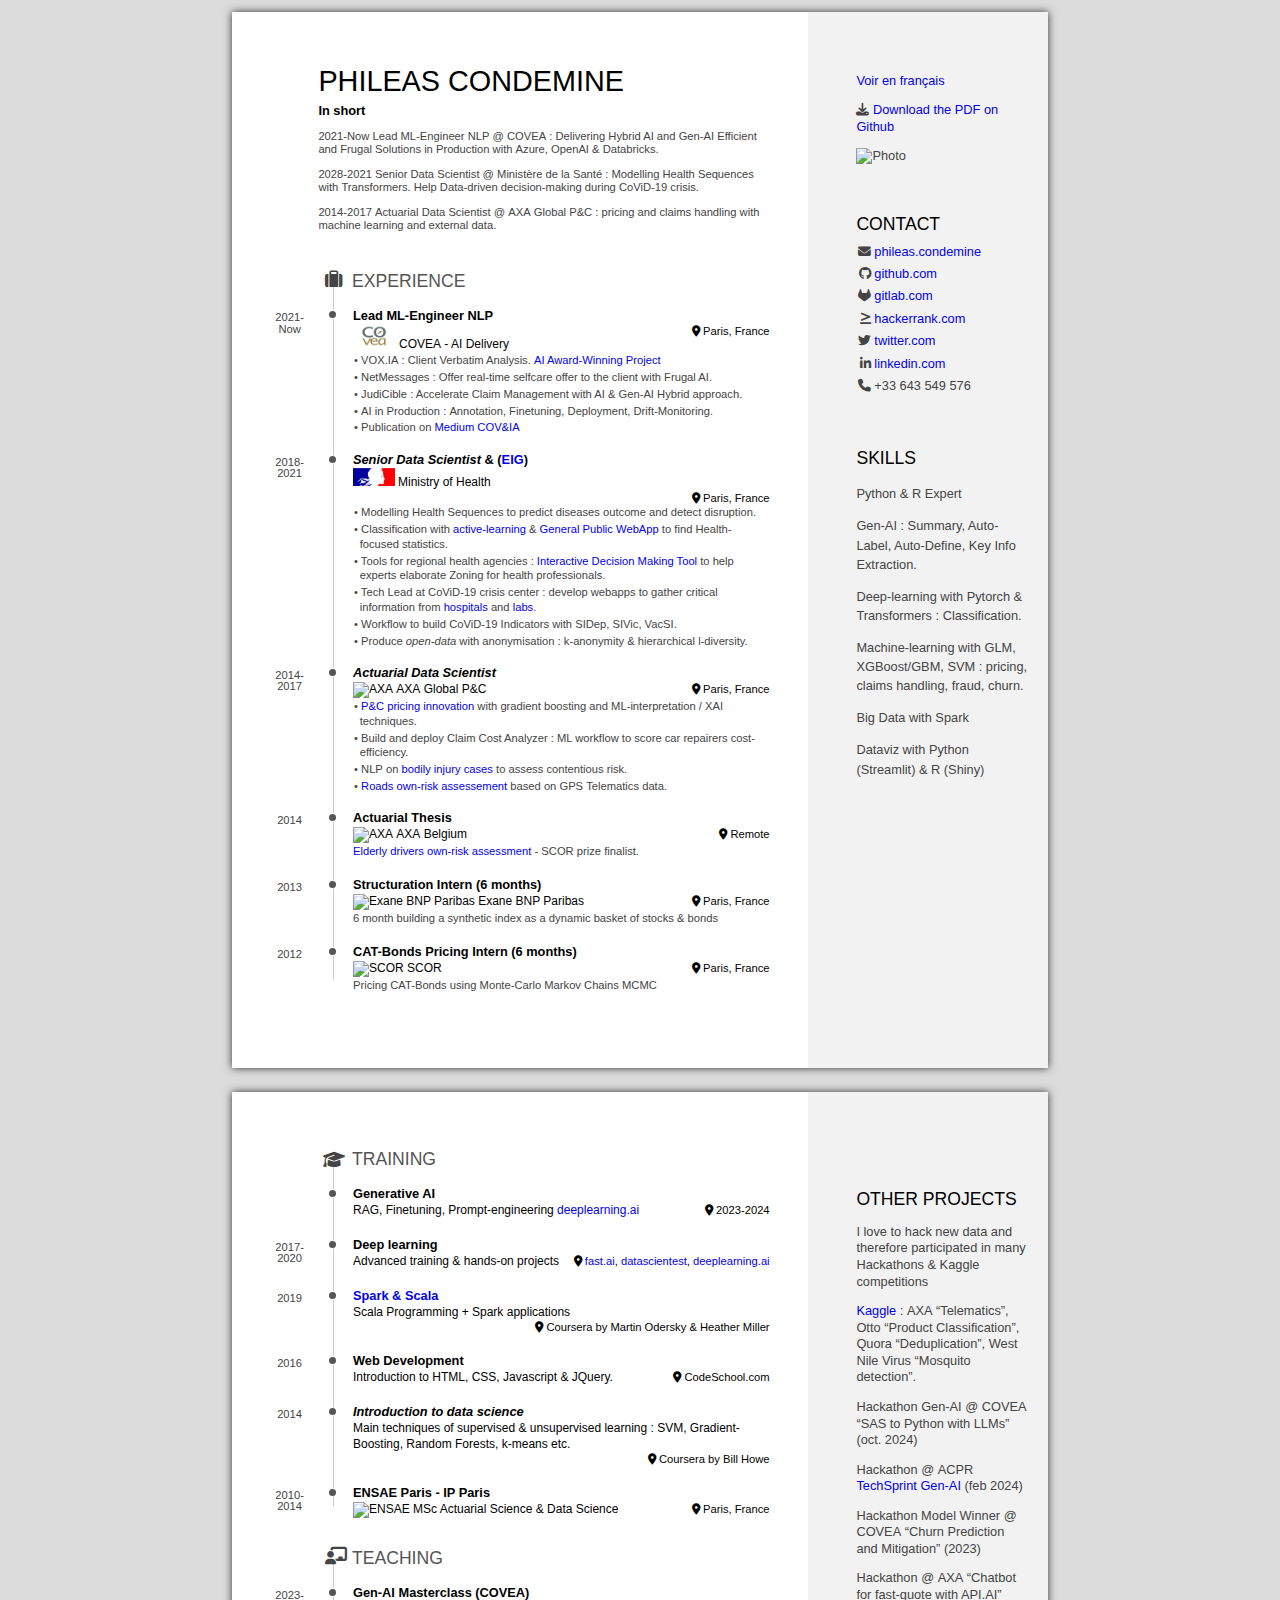
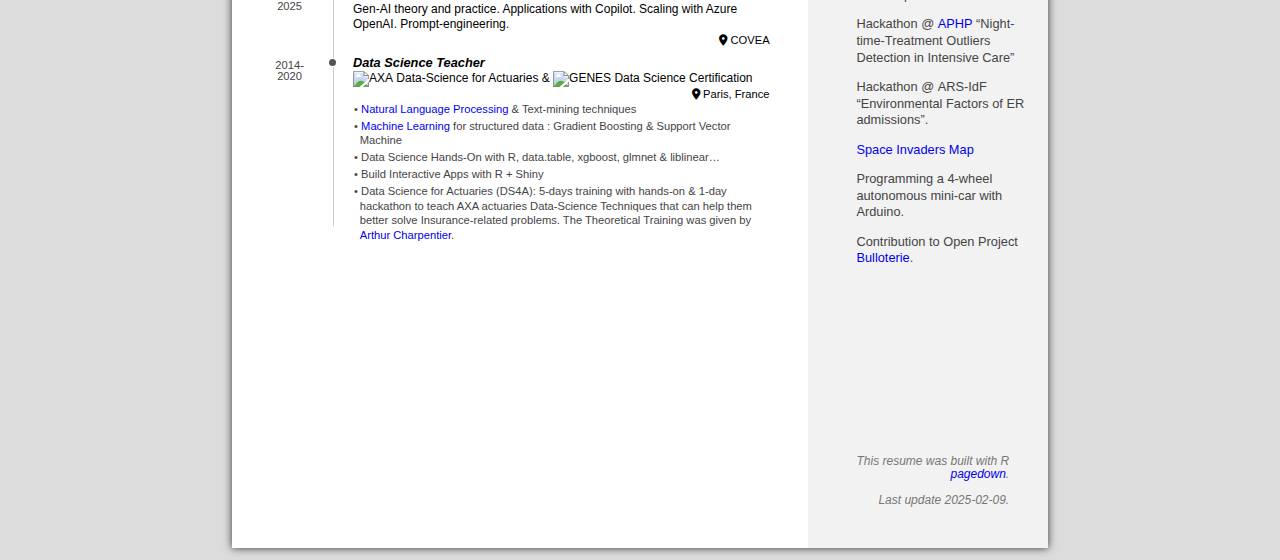
==== commit b42ae76a: "update 2025-02-09" ====
--- a/docs/index.html
+++ b/docs/index.html
@@ -7,17 +7,16 @@
     <meta name="viewport" content="width=device-width, initial-scale=1">
 
     <meta name="author" content="Phileas Condemine" />
-    <meta name="date" content="2022-11-16" />
+    <meta name="date" content="2025-02-09" />
     <title>Phileas CONDEMINE</title>
 
     
-        <script src="site_libs/header-attrs-2.11/header-attrs.js"></script>
-        <link href="site_libs/font-awesome-5.1.0/css/all.css" rel="stylesheet" />
-        <link href="site_libs/font-awesome-5.1.0/css/v4-shims.css" rel="stylesheet" />
-        <link href="site_libs/paged-0.16/css/resume.css" rel="stylesheet" />
-        <script src="site_libs/paged-0.16/js/config.js"></script>
-        <script src="site_libs/paged-0.16/js/paged.js"></script>
-        <script src="site_libs/paged-0.16/js/hooks.js"></script>
+        <link href="site_libs/font-awesome-6.4.0/css/all.min.css" rel="stylesheet" />
+        <link href="site_libs/font-awesome-6.4.0/css/v4-shims.min.css" rel="stylesheet" />
+        <link href="site_libs/paged-0.22/css/resume.css" rel="stylesheet" />
+        <script src="site_libs/paged-0.22/js/config.js"></script>
+        <script src="site_libs/paged-0.22/js/paged.js"></script>
+        <script src="site_libs/paged-0.22/js/hooks.js"></script>
         <!-- Global site tag (gtag.js) - Google Analytics -->
         <script async src="https://www.googletagmanager.com/gtag/js?id=G-PB9JXB8Y3M"></script>
         <script>
@@ -53,11 +52,12 @@
 <div id="skills" class="section level2">
 <h2>Skills</h2>
 <ul>
-<li><p><strong>R Expert</strong>, <strong>Advanced knowledge of Python</strong> and <strong>Good knowledge of SQL &amp; NoSQL - Spark in particular</strong>.</p></li>
-<li><p>Machine-learning <strong>GLM, XGBoost/GBM, SVM</strong> for insurance and general problem solving : pricing, claims handling, fraud, churn, attrition.</p></li>
-<li><p>Handling Big Data with <strong>Spark</strong> &amp; medium Data with <strong>R-data.table</strong>.</p></li>
-<li><p>Deep-learning for NLP &amp; Health-sequences-modelling with <strong>Python</strong> : <strong>Pytorch, Keras, HuggingFace Transformers</strong></p></li>
-<li><p>Dashboard, annotation, cluster interpretation and other tailored tools with <strong>R-Shiny</strong>, leaflet, plotly, DT…</p></li>
+<li><p><strong>Python &amp; R Expert</strong></p></li>
+<li><p><strong>Gen-AI</strong> : Summary, Auto-Label, Auto-Define, Key Info Extraction.</p></li>
+<li><p><strong>Deep-learning with Pytorch &amp; Transformers</strong> : Classification.</p></li>
+<li><p><strong>Machine-learning with GLM, XGBoost/GBM, SVM</strong> : pricing, claims handling, fraud, churn.</p></li>
+<li><p><strong>Big Data</strong> with <strong>Spark</strong></p></li>
+<li><p><strong>Dataviz</strong> with Python (Streamlit) &amp; R (Shiny)</p></li>
 </ul>
 </div>
 </div>
@@ -65,108 +65,122 @@
 <h1>Main</h1>
 <div id="title" class="section level2">
 <h2>Phileas CONDEMINE</h2>
-<div id="lead-data-scientist" class="section level3">
-<h3>Lead Data Scientist</h3>
-<p>Covéa Data Science Team since Oct. 21 : NLP, ML/Deep-Learning in Production with Azure + DataBricks</p>
-<p>3.5 years at Technical Excellence Center AXA Global P&amp;C: Improving <strong>pricing</strong> techniques &amp; using <em>machine learning</em> techniques for <strong>claims handling</strong>. Also getting &amp; leveraging <strong>external data</strong> for better pricing, user-experience &amp; claims management.</p>
-<p>3.5 years at French Ministry of Health : Modelling <strong>Health Sequences</strong>, handling <strong>Big Data</strong> from the Public Health Insurance (covers 100% of 67M french citizens). Also tailoring tools to gather &amp; visualize data for decision making during CoViD-19 crisis.</p>
+<div id="in-short" class="section level3">
+<h3>In short</h3>
+<p>2021-Now <strong>Lead ML-Engineer NLP</strong> @ <strong>COVEA</strong> : Delivering <strong>Hybrid AI and Gen-AI</strong> Efficient and <strong>Frugal</strong> Solutions in <strong>Production</strong> with <strong>Azure</strong>, <strong>OpenAI</strong> &amp; <strong>Databricks</strong>.</p>
+<p>2028-2021 <strong>Senior Data Scientist</strong> @ <strong>Ministère de la Santé</strong> : Modelling <strong>Health Sequences</strong> with <strong>Transformers</strong>. Help <strong>Data-driven</strong> decision-making during <strong>CoViD-19</strong> crisis.</p>
+<p>2014-2017 <strong>Actuarial Data Scientist</strong> @ <strong>AXA</strong> Global P&amp;C : <strong>pricing</strong> and <strong>claims handling</strong> with <strong>machine learning</strong> and <strong>external data</strong>.</p>
 </div>
 </div>
 <div id="experience" class="section level2" data-icon="suitcase">
 <h2>Experience</h2>
-<div id="lead-data-scientist-nlp" class="section level3">
-<h3><em>Lead Data Scientist NLP</em></h3>
-<p><img src="img/covea.jpg" style="width:10.0%" alt="Covéa" /> Data Science Internal Consulting Team</p>
+<div id="lead-ml-engineer-nlp" class="section level3">
+<h3>Lead ML-Engineer NLP</h3>
+<p><img src="img/covea.jpg" style="width:20.0%" alt="Covéa" /> <strong>COVEA</strong> - AI Delivery</p>
 <p>Paris, France</p>
 <p>2021-Now</p>
 <ul>
-<li>Multiple <strong>NLP</strong> projects <strong>in Production</strong> Tackling Labelling, <strong>Annotation</strong>, Model &amp; Data <strong>Monitoring</strong> including <strong>Data Drift detection</strong>, <strong>MultiLabel Topic Classification</strong>, <strong>Sentiment Analysis</strong> and Anonymization using fine-tuned RoBERTa-like <strong>Transformers with HuggingFace</strong> with <strong>Azure + Databricks</strong>.</li>
+<li><strong>VOX.IA</strong> : Client Verbatim Analysis. <a href="https://www.covea.com/fr/actualites/cas-dor-du-digital-2023-covea-recompense-son-outil-danalyse-avis-clients-base"><strong>AI Award-Winning Project</strong></a></li>
+<li><strong>NetMessages</strong> : Offer real-time selfcare offer to the client with <strong>Frugal AI</strong>.</li>
+<li><strong>JudiCible</strong> : Accelerate Claim Management with AI &amp; Gen-AI Hybrid approach.</li>
+<li><strong>AI in Production</strong> : <strong>Annotation</strong>, <strong>Finetuning</strong>, <strong>Deployment</strong>, <strong>Drift-Monitoring</strong>.</li>
+<li><strong>Publication</strong> on <a href="https://medium.com/@COVEIA">Medium COV&amp;IA</a></li>
 </ul>
 </div>
 <div id="senior-data-scientist-eig" class="section level3">
 <h3><em>Senior Data Scientist</em> &amp; (<a href="https://entrepreneur-interet-general.etalab.gouv.fr/">EIG</a>)</h3>
-<p><img src="img/marianne.jpg" style="width:10.0%" alt="Ministère de la Santé" /> Statistical Departement at Ministry of Health</p>
+<p><img src="img/marianne.jpg" style="width:10.0%" alt="Ministère de la Santé" /> <strong>Ministry of Health</strong></p>
 <p>Paris, France</p>
 <p>2018-2021</p>
 <ul>
-<li><strong>Modelling Health Sequences</strong> to predict diseases outcome and detect disruption in the treatment course.</li>
-<li>Classification with <a href="https://github.com/phileas-condemine/tuto_tagging_indicateurs"><strong>active-learning</strong></a> &amp; <a href="https://drees.shinyapps.io/Cartographie_des_indicateurs"><strong>General Public WebApp</strong></a> to find Health-focused statistics.</li>
+<li><strong>Modelling Health Sequences</strong> to predict diseases outcome and detect disruption.</li>
+<li><strong>Classification</strong> with <a href="https://github.com/phileas-condemine/tuto_tagging_indicateurs"><strong>active-learning</strong></a> &amp; <a href="https://drees.shinyapps.io/Cartographie_des_indicateurs"><strong>General Public WebApp</strong></a> to find Health-focused statistics.</li>
 <li>Tools for regional health agencies : <a href="https://phileas-condemine.github.io/Zonage_ARS/"><strong>Interactive Decision Making Tool</strong></a> to help experts elaborate Zoning for health professionals.</li>
-<li>Tech Lead at <strong>CoViD-19 crisis center</strong> : develop webapps to gather critical information from <a href="https://respirateurs.fabrique.social.gouv.fr/">hospitals - ventilators</a> and <a href="https://laboratoires.fabrique.social.gouv.fr/">BioLabs - supplies, tests results, screening centers location &amp; general info</a>. Share data to stakeholders through dashboards &amp; make advanced statistics from full hospital (SIVIC) &amp; screening (SIDEP) data.</li>
-<li>Produce <em>open-data</em> on hospital admissions data (PMSI) involving <strong>privacy constraints</strong> k-<strong>anonymity</strong> &amp; hierarchical l-diversity.</li>
+<li>Tech Lead at <strong>CoViD-19 crisis center</strong> : develop webapps to gather critical information from <a href="https://respirateurs.fabrique.social.gouv.fr/">hospitals</a> and <a href="https://laboratoires.fabrique.social.gouv.fr/">labs</a>.</li>
+<li><strong>Workflow</strong> to build <strong>CoViD-19 Indicators</strong> with <strong>SIDep, SIVic, VacSI</strong>.</li>
+<li>Produce <em>open-data</em> with anonymisation : k-<strong>anonymity</strong> &amp; hierarchical l-diversity.</li>
 </ul>
 </div>
 <div id="actuarial-data-scientist" class="section level3">
 <h3><em>Actuarial Data Scientist</em></h3>
-<p><img src="https://www.axa.fr/content/dam/logo/logo-axa.svg" style="width:10.0%" alt="AXA" /> AXA Global P&amp;C</p>
+<p><img src="https://www.axa.fr/content/dam/logo/logo-axa.svg" style="width:10.0%" alt="AXA" /> <strong>AXA</strong> Global P&amp;C</p>
 <p>Paris, France</p>
 <p>2014-2017</p>
 <ul>
-<li><a href="https://docs.google.com/presentation/d/1ObT00LWOOOI2PYufPMII10ciJOTKReESgegVQ-F4yno/edit?usp=sharing"><strong>P&amp;C pricing innovation</strong></a> for both housing &amp; car insurance through zoning, vehicle classification, severity/frequency/propensity modelling with <strong>gradient boosting</strong> techniques transferred to GLM using <strong>ML-interpretation</strong> techniques.</li>
-<li>Build a <strong>Claim Cost Analyzer</strong> by predicting the theoretical cost of a claim - for a given vehicle &amp; crash - to <strong>score</strong> a car repairer given their own case-mix. PoC with AXA-Spain, deployed in Spain then adapted to Italy &amp; France with local <strong>Data Engineering teams</strong>.</li>
-<li>Leveraging French Court Decision Open-Data through <strong>Natural Language Processing</strong> to better handle <a href="https://github.com/phileas-condemine/bodily_injury_atp">bodily injury cases</a> and assess contentious risk.</li>
-<li><a href="http://www.ressources-actuarielles.net/C12574E200674F5B/0/AC55A21EEC4304E6C1257FB9001CA631">Roads own-risk assessement</a> based on GPS telematics data.</li>
+<li><a href="https://docs.google.com/presentation/d/1ObT00LWOOOI2PYufPMII10ciJOTKReESgegVQ-F4yno/edit?usp=sharing"><strong>P&amp;C pricing innovation</strong></a> with <strong>gradient boosting</strong> and <strong>ML-interpretation</strong> / <strong>XAI</strong> techniques.</li>
+<li>Build and deploy <strong>Claim Cost Analyzer</strong> : <strong>ML workflow</strong> to score car repairers cost-efficiency.</li>
+<li><strong>NLP</strong> on <a href="https://github.com/phileas-condemine/bodily_injury_atp">bodily injury cases</a> to assess contentious risk.</li>
+<li><a href="http://www.ressources-actuarielles.net/C12574E200674F5B/0/AC55A21EEC4304E6C1257FB9001CA631">Roads own-risk assessement</a> based on GPS <strong>Telematics</strong> data.</li>
 </ul>
 </div>
 <div id="actuarial-thesis" class="section level3">
 <h3>Actuarial Thesis</h3>
-<p><img src="https://www.axa.fr/content/dam/logo/logo-axa.svg" style="width:10.0%" alt="AXA" /> AXA Belgium</p>
+<p><img src="https://www.axa.fr/content/dam/logo/logo-axa.svg" style="width:10.0%" alt="AXA" /> <strong>AXA</strong> Belgium</p>
 <p>Remote</p>
 <p>2014</p>
-<p>Handle 1M contracts pricing-database to measure <em>ceteris paribus</em> impact of eldering on car crash severity &amp; frequency using econometrics.
-<a href="http://www.ressources-actuarielles.net/C12574E200674F5B/0/A7CCC7ACB732ADB3C1257D8900418A17">Elderly drivers own-risk assessment</a>
-Final selection for SCOR prize.</p>
-</div>
-<div id="long-internships" class="section level3">
-<h3>Long Internships</h3>
-<p>SCOR P&amp;C, then Exane Derivatives.</p>
-<p>Paris, France</p>
-<p>2012-2013</p>
-<p>6 month pricing CAT-Bonds with MCMC techniques
-6 month building a synthetic index as a dynamic basket of stocks &amp; bonds</p>
+<p><a href="http://www.ressources-actuarielles.net/C12574E200674F5B/0/A7CCC7ACB732ADB3C1257D8900418A17">Elderly drivers own-risk assessment</a> - <strong>SCOR prize finalist</strong>.</p>
+</div>
+<div id="structuration-intern-6-months" class="section level3">
+<h3>Structuration Intern (6 months)</h3>
+<p><img src="https://upload.wikimedia.org/wikipedia/commons/3/36/Logo_Exane.jpg" style="width:15.0%" alt="Exane BNP Paribas" /> <strong>Exane BNP Paribas</strong></p>
+<p>Paris, France</p>
+<p>2013</p>
+<p>6 month building a synthetic index as a dynamic basket of stocks &amp; bonds</p>
+</div>
+<div id="cat-bonds-pricing-intern-6-months" class="section level3">
+<h3>CAT-Bonds Pricing Intern (6 months)</h3>
+<p><img src="https://upload.wikimedia.org/wikipedia/fr/b/b8/Logo-scor.png" style="width:20.0%" alt="SCOR" /> <strong>SCOR</strong></p>
+<p>Paris, France</p>
+<p>2012</p>
+<p>Pricing CAT-Bonds using Monte-Carlo Markov Chains MCMC</p>
 </div>
 </div>
 <div id="training" class="section level2" data-icon="graduation-cap" data-concise="true">
 <h2>Training</h2>
+<div id="generative-ai" class="section level3">
+<h3>Generative AI</h3>
+<p>RAG, Finetuning, Prompt-engineering <a href="https://www.deeplearning.ai/courses/">deeplearning.ai</a></p>
+<p>2023-2024</p>
+</div>
 <div id="deep-learning" class="section level3">
-<h3><em>Deep learning</em></h3>
+<h3>Deep learning</h3>
 <p>Advanced training &amp; hands-on projects</p>
 <p><a href="https://www.fast.ai/">fast.ai</a>, <a href="https://datascientest.com/">datascientest</a>, <a href="https://www.coursera.org/specializations/deep-learning">deeplearning.ai</a></p>
 <p>2017-2020</p>
-<p><em>deep learning</em> training : Computer Vision and Natural Language Understanding. Mainly use <em>transfer-learning</em> / <em>fine-tuning</em>. But also train models <em>from scratch</em> for Health Sequences Modelling using pseudo-NLP techniques: LSTM &amp; 🤗 transformers.</p>
 </div>
 <div id="spark-scala" class="section level3">
 <h3><a href="https://fr.coursera.org/specializations/scala">Spark &amp; Scala</a></h3>
 <p>Scala Programming + Spark applications</p>
 <p>Coursera by Martin Odersky &amp; Heather Miller</p>
 <p>2019</p>
-<p>While following this MOOC, I used pySpark on a daily basis on a <em>High Performance Computer</em> at work to handle National Health Claims Data (SNDS).</p>
 </div>
 <div id="web-development" class="section level3">
 <h3>Web Development</h3>
 <p>Introduction to HTML, CSS, Javascript &amp; JQuery.</p>
 <p>CodeSchool.com</p>
 <p>2016</p>
-<p>Training + application using <em>MEAN-Stack</em> : Mongo, Express, Angular &amp; Node. Develop a fast-quote API for Housing Insurance with Express.
-This training has been very helpful to develop advanced Data-WebApps with R-Shiny.</p>
 </div>
 <div id="introduction-to-data-science" class="section level3">
 <h3><em>Introduction to data science</em></h3>
-<p>Main techniques of supervised &amp; unsupervised learning.</p>
+<p>Main techniques of supervised &amp; unsupervised learning : <strong>SVM</strong>, <strong>Gradient-Boosting</strong>, <strong>Random Forests</strong>, <strong>k-means</strong> etc.</p>
 <p>Coursera by Bill Howe</p>
 <p>2014</p>
-<p><em>Support Vector Machine</em>, <em>Gradient Boosting</em>, <em>Random Forests</em>, <em>k-means</em> &amp; hierarchical clustering.</p>
 </div>
 <div id="ensae-paris---ip-paris" class="section level3">
 <h3>ENSAE Paris - IP Paris</h3>
-<p>MSc Actuarial Science &amp; Data Science</p>
+<p><img src="https://www.ensae.fr/sites/default/files/Groupe%2012.png" style="width:20.0%" alt="ENSAE" /> <strong>MSc Actuarial Science &amp; Data Science</strong></p>
 <p>Paris, France</p>
 <p>2010-2014</p>
-<p>Learning both <strong>Data-Science</strong> + <strong>Big-Data</strong> techniques &amp; applications to <strong>Actuarial Sciences</strong></p>
 </div>
 </div>
 <div id="teaching" class="section level2" data-icon="chalkboard-teacher">
 <h2>Teaching</h2>
+<div id="gen-ai-masterclass-covea" class="section level3">
+<h3>Gen-AI Masterclass (COVEA)</h3>
+<p>Gen-AI theory and practice. Applications with Copilot. Scaling with Azure OpenAI. <strong>Prompt-engineering</strong>.</p>
+<p>COVEA</p>
+<p>2023-2025</p>
+</div>
 <div id="data-science-teacher" class="section level3">
 <h3><em>Data Science Teacher</em></h3>
 <p><img src="https://www.axa.fr/content/dam/logo/logo-axa.svg" style="width:5.0%" alt="AXA" /> Data-Science for Actuaries &amp; <img src="https://upload.wikimedia.org/wikipedia/commons/1/11/LOGO-ENSAE-2.png" style="width:10.0%" alt="GENES" /> Data Science Certification</p>
@@ -183,26 +197,29 @@
 </div>
 <div id="disclaimer" class="section level2 aside">
 <h2>About this resume</h2>
-<p>This resume was built with 😍 using R <a href="https://github.com/rstudio/pagedown"><strong>pagedown</strong></a>.</p>
-<p>Last update 2022-11-16.</p>
+<p>This resume was built with R <a href="https://github.com/rstudio/pagedown"><strong>pagedown</strong></a>.</p>
+<p>Last update 2025-02-09.</p>
 </div>
 </div>
 <div id="bside" class="section level1 aside extra-sidebar">
 <h1>Bside</h1>
 <div id="other-projects" class="section level2">
 <h2>Other Projects</h2>
-<p>I love to hack new data and therefore participated in many hackathons &amp; Kaggle competitions</p>
+<p>I love to hack new data and therefore participated in many Hackathons &amp; Kaggle competitions</p>
 <p><a href="https://www.kaggle.com/arifelk">Kaggle</a> :
 <strong>AXA</strong> “Telematics”,
 <strong>Otto</strong> “Product Classification”,
 <strong>Quora</strong> “Deduplication”,
 West Nile Virus “Mosquito detection”.</p>
-<p>Hackathons :
-<strong>AXA</strong> “Chatbot for fast-quote with API.AI”,
-<a href="https://www.aphp.fr/contenu/dat-icu-un-datathon-organise-les-20-et-21-janvier-2018-pour-rapprocher-les-reanimateurs-et"><strong>APHP</strong></a> “Night-time-Treatment Outliers Detection in Intensive Care”,
-<strong>ARS-IdF</strong> “Environmental Factors of ER admissions”.</p>
+<p><strong>Hackathon</strong> Gen-AI @ <strong>COVEA</strong> “SAS to Python with LLMs” (oct. 2024)</p>
+<p><strong>Hackathon</strong> @ <strong>ACPR</strong> <a href="https://innovation.banque-france.fr/fr/challenges/challenge-acpr-banque-france-ia-generative-llm"><strong>TechSprint Gen-AI</strong></a> (feb 2024)</p>
+<p><strong>Hackathon Model Winner</strong> @ <strong>COVEA</strong> “Churn Prediction and Mitigation” (2023)</p>
+<p><strong>Hackathon</strong> @ <strong>AXA</strong> “Chatbot for fast-quote with API.AI”</p>
+<p><strong>Hackathon</strong> @ <a href="https://www.aphp.fr/contenu/dat-icu-un-datathon-organise-les-20-et-21-janvier-2018-pour-rapprocher-les-reanimateurs-et"><strong>APHP</strong></a> “Night-time-Treatment Outliers Detection in Intensive Care”</p>
+<p><strong>Hackathon</strong> @ <strong>ARS-IdF</strong> “Environmental Factors of ER admissions”.</p>
+<p><a href="https://phileas-condemine.github.io/space_invaders_map/"><strong>Space Invaders Map</strong></a></p>
 <p>Programming a 4-wheel autonomous mini-car with Arduino.</p>
-<p>Contribution to Open Project <a href="https://github.com/phileas-condemine/bulloterie">Bulloterie</a> - a Low-Tech Tool that helps link potential teachers &amp; learners in a given community.</p>
+<p>Contribution to Open Project <a href="https://github.com/phileas-condemine/bulloterie">Bulloterie</a>.</p>
 </div>
 </div>
 
--- a/docs/site_libs/font-awesome-6.4.0/css/all.min.css
+++ b/docs/site_libs/font-awesome-6.4.0/css/all.min.css
@@ -0,0 +1,9 @@
+/*!
+ * Font Awesome Free 6.4.0 by @fontawesome - https://fontawesome.com
+ * License - https://fontawesome.com/license/free (Icons: CC BY 4.0, Fonts: SIL OFL 1.1, Code: MIT License)
+ * Copyright 2023 Fonticons, Inc.
+ */
+.fa{font-family:var(--fa-style-family,"Font Awesome 6 Free");font-weight:var(--fa-style,900)}.fa,.fa-brands,.fa-classic,.fa-regular,.fa-sharp,.fa-solid,.fab,.far,.fas{-moz-osx-font-smoothing:grayscale;-webkit-font-smoothing:antialiased;display:var(--fa-display,inline-block);font-style:normal;font-variant:normal;line-height:1;text-rendering:auto}.fa-classic,.fa-regular,.fa-solid,.far,.fas{font-family:"Font Awesome 6 Free"}.fa-brands,.fab{font-family:"Font Awesome 6 Brands"}.fa-1x{font-size:1em}.fa-2x{font-size:2em}.fa-3x{font-size:3em}.fa-4x{font-size:4em}.fa-5x{font-size:5em}.fa-6x{font-size:6em}.fa-7x{font-size:7em}.fa-8x{font-size:8em}.fa-9x{font-size:9em}.fa-10x{font-size:10em}.fa-2xs{font-size:.625em;line-height:.1em;vertical-align:.225em}.fa-xs{font-size:.75em;line-height:.08333em;vertical-align:.125em}.fa-sm{font-size:.875em;line-height:.07143em;vertical-align:.05357em}.fa-lg{font-size:1.25em;line-height:.05em;vertical-align:-.075em}.fa-xl{font-size:1.5em;line-height:.04167em;vertical-align:-.125em}.fa-2xl{font-size:2em;line-height:.03125em;vertical-align:-.1875em}.fa-fw{text-align:center;width:1.25em}.fa-ul{list-style-type:none;margin-left:var(--fa-li-margin,2.5em);padding-left:0}.fa-ul>li{position:relative}.fa-li{left:calc(var(--fa-li-width, 2em)*-1);position:absolute;text-align:center;width:var(--fa-li-width,2em);line-height:inherit}.fa-border{border-radius:var(--fa-border-radius,.1em);border:var(--fa-border-width,.08em) var(--fa-border-style,solid) var(--fa-border-color,#eee);padding:var(--fa-border-padding,.2em .25em .15em)}.fa-pull-left{float:left;margin-right:var(--fa-pull-margin,.3em)}.fa-pull-right{float:right;margin-left:var(--fa-pull-margin,.3em)}.fa-beat{-webkit-animation-name:fa-beat;animation-name:fa-beat;-webkit-animation-delay:var(--fa-animation-delay,0s);animation-delay:var(--fa-animation-delay,0s);-webkit-animation-direction:var(--fa-animation-direction,normal);animation-direction:var(--fa-animation-direction,normal);-webkit-animation-duration:var(--fa-animation-duration,1s);animation-duration:var(--fa-animation-duration,1s);-webkit-animation-iteration-count:var(--fa-animation-iteration-count,infinite);animation-iteration-count:var(--fa-animation-iteration-count,infinite);-webkit-animation-timing-function:var(--fa-animation-timing,ease-in-out);animation-timing-function:var(--fa-animation-timing,ease-in-out)}.fa-bounce{-webkit-animation-name:fa-bounce;animation-name:fa-bounce;-webkit-animation-delay:var(--fa-animation-delay,0s);animation-delay:var(--fa-animation-delay,0s);-webkit-animation-direction:var(--fa-animation-direction,normal);animation-direction:var(--fa-animation-direction,normal);-webkit-animation-duration:var(--fa-animation-duration,1s);animation-duration:var(--fa-animation-duration,1s);-webkit-animation-iteration-count:var(--fa-animation-iteration-count,infinite);animation-iteration-count:var(--fa-animation-iteration-count,infinite);-webkit-animation-timing-function:var(--fa-animation-timing,cubic-bezier(.28,.84,.42,1));animation-timing-function:var(--fa-animation-timing,cubic-bezier(.28,.84,.42,1))}.fa-fade{-webkit-animation-name:fa-fade;animation-name:fa-fade;-webkit-animation-iteration-count:var(--fa-animation-iteration-count,infinite);animation-iteration-count:var(--fa-animation-iteration-count,infinite);-webkit-animation-timing-function:var(--fa-animation-timing,cubic-bezier(.4,0,.6,1));animation-timing-function:var(--fa-animation-timing,cubic-bezier(.4,0,.6,1))}.fa-beat-fade,.fa-fade{-webkit-animation-delay:var(--fa-animation-delay,0s);animation-delay:var(--fa-animation-delay,0s);-webkit-animation-direction:var(--fa-animation-direction,normal);animation-direction:var(--fa-animation-direction,normal);-webkit-animation-duration:var(--fa-animation-duration,1s);animation-duration:var(--fa-animation-duration,1s)}.fa-beat-fade{-webkit-animation-name:fa-beat-fade;animation-name:fa-beat-fade;-webkit-animation-iteration-count:var(--fa-animation-iteration-count,infinite);animation-iteration-count:var(--fa-animation-iteration-count,infinite);-webkit-animation-timing-function:var(--fa-animation-timing,cubic-bezier(.4,0,.6,1));animation-timing-function:var(--fa-animation-timing,cubic-bezier(.4,0,.6,1))}.fa-flip{-webkit-animation-name:fa-flip;animation-name:fa-flip;-webkit-animation-delay:var(--fa-animation-delay,0s);animation-delay:var(--fa-animation-delay,0s);-webkit-animation-direction:var(--fa-animation-direction,normal);animation-direction:var(--fa-animation-direction,normal);-webkit-animation-duration:var(--fa-animation-duration,1s);animation-duration:var(--fa-animation-duration,1s);-webkit-animation-iteration-count:var(--fa-animation-iteration-count,infinite);animation-iteration-count:var(--fa-animation-iteration-count,infinite);-webkit-animation-timing-function:var(--fa-animation-timing,ease-in-out);animation-timing-function:var(--fa-animation-timing,ease-in-out)}.fa-shake{-webkit-animation-name:fa-shake;animation-name:fa-shake;-webkit-animation-duration:var(--fa-animation-duration,1s);animation-duration:var(--fa-animation-duration,1s);-webkit-animation-iteration-count:var(--fa-animation-iteration-count,infinite);animation-iteration-count:var(--fa-animation-iteration-count,infinite);-webkit-animation-timing-function:var(--fa-animation-timing,linear);animation-timing-function:var(--fa-animation-timing,linear)}.fa-shake,.fa-spin{-webkit-animation-delay:var(--fa-animation-delay,0s);animation-delay:var(--fa-animation-delay,0s);-webkit-animation-direction:var(--fa-animation-direction,normal);animation-direction:var(--fa-animation-direction,normal)}.fa-spin{-webkit-animation-name:fa-spin;animation-name:fa-spin;-webkit-animation-duration:var(--fa-animation-duration,2s);animation-duration:var(--fa-animation-duration,2s);-webkit-animation-iteration-count:var(--fa-animation-iteration-count,infinite);animation-iteration-count:var(--fa-animation-iteration-count,infinite);-webkit-animation-timing-function:var(--fa-animation-timing,linear);animation-timing-function:var(--fa-animation-timing,linear)}.fa-spin-reverse{--fa-animation-direction:reverse}.fa-pulse,.fa-spin-pulse{-webkit-animation-name:fa-spin;animation-name:fa-spin;-webkit-animation-direction:var(--fa-animation-direction,normal);animation-direction:var(--fa-animation-direction,normal);-webkit-animation-duration:var(--fa-animation-duration,1s);animation-duration:var(--fa-animation-duration,1s);-webkit-animation-iteration-count:var(--fa-animation-iteration-count,infinite);animation-iteration-count:var(--fa-animation-iteration-count,infinite);-webkit-animation-timing-function:var(--fa-animation-timing,steps(8));animation-timing-function:var(--fa-animation-timing,steps(8))}@media (prefers-reduced-motion:reduce){.fa-beat,.fa-beat-fade,.fa-bounce,.fa-fade,.fa-flip,.fa-pulse,.fa-shake,.fa-spin,.fa-spin-pulse{-webkit-animation-delay:-1ms;animation-delay:-1ms;-webkit-animation-duration:1ms;animation-duration:1ms;-webkit-animation-iteration-count:1;animation-iteration-count:1;-webkit-transition-delay:0s;transition-delay:0s;-webkit-transition-duration:0s;transition-duration:0s}}@-webkit-keyframes fa-beat{0%,90%{-webkit-transform:scale(1);transform:scale(1)}45%{-webkit-transform:scale(var(--fa-beat-scale,1.25));transform:scale(var(--fa-beat-scale,1.25))}}@keyframes fa-beat{0%,90%{-webkit-transform:scale(1);transform:scale(1)}45%{-webkit-transform:scale(var(--fa-beat-scale,1.25));transform:scale(var(--fa-beat-scale,1.25))}}@-webkit-keyframes fa-bounce{0%{-webkit-transform:scale(1) translateY(0);transform:scale(1) translateY(0)}10%{-webkit-transform:scale(var(--fa-bounce-start-scale-x,1.1),var(--fa-bounce-start-scale-y,.9)) translateY(0);transform:scale(var(--fa-bounce-start-scale-x,1.1),var(--fa-bounce-start-scale-y,.9)) translateY(0)}30%{-webkit-transform:scale(var(--fa-bounce-jump-scale-x,.9),var(--fa-bounce-jump-scale-y,1.1)) translateY(var(--fa-bounce-height,-.5em));transform:scale(var(--fa-bounce-jump-scale-x,.9),var(--fa-bounce-jump-scale-y,1.1)) translateY(var(--fa-bounce-height,-.5em))}50%{-webkit-transform:scale(var(--fa-bounce-land-scale-x,1.05),var(--fa-bounce-land-scale-y,.95)) translateY(0);transform:scale(var(--fa-bounce-land-scale-x,1.05),var(--fa-bounce-land-scale-y,.95)) translateY(0)}57%{-webkit-transform:scale(1) translateY(var(--fa-bounce-rebound,-.125em));transform:scale(1) translateY(var(--fa-bounce-rebound,-.125em))}64%{-webkit-transform:scale(1) translateY(0);transform:scale(1) translateY(0)}to{-webkit-transform:scale(1) translateY(0);transform:scale(1) translateY(0)}}@keyframes fa-bounce{0%{-webkit-transform:scale(1) translateY(0);transform:scale(1) translateY(0)}10%{-webkit-transform:scale(var(--fa-bounce-start-scale-x,1.1),var(--fa-bounce-start-scale-y,.9)) translateY(0);transform:scale(var(--fa-bounce-start-scale-x,1.1),var(--fa-bounce-start-scale-y,.9)) translateY(0)}30%{-webkit-transform:scale(var(--fa-bounce-jump-scale-x,.9),var(--fa-bounce-jump-scale-y,1.1)) translateY(var(--fa-bounce-height,-.5em));transform:scale(var(--fa-bounce-jump-scale-x,.9),var(--fa-bounce-jump-scale-y,1.1)) translateY(var(--fa-bounce-height,-.5em))}50%{-webkit-transform:scale(var(--fa-bounce-land-scale-x,1.05),var(--fa-bounce-land-scale-y,.95)) translateY(0);transform:scale(var(--fa-bounce-land-scale-x,1.05),var(--fa-bounce-land-scale-y,.95)) translateY(0)}57%{-webkit-transform:scale(1) translateY(var(--fa-bounce-rebound,-.125em));transform:scale(1) translateY(var(--fa-bounce-rebound,-.125em))}64%{-webkit-transform:scale(1) translateY(0);transform:scale(1) translateY(0)}to{-webkit-transform:scale(1) translateY(0);transform:scale(1) translateY(0)}}@-webkit-keyframes fa-fade{50%{opacity:var(--fa-fade-opacity,.4)}}@keyframes fa-fade{50%{opacity:var(--fa-fade-opacity,.4)}}@-webkit-keyframes fa-beat-fade{0%,to{opacity:var(--fa-beat-fade-opacity,.4);-webkit-transform:scale(1);transform:scale(1)}50%{opacity:1;-webkit-transform:scale(var(--fa-beat-fade-scale,1.125));transform:scale(var(--fa-beat-fade-scale,1.125))}}@keyframes fa-beat-fade{0%,to{opacity:var(--fa-beat-fade-opacity,.4);-webkit-transform:scale(1);transform:scale(1)}50%{opacity:1;-webkit-transform:scale(var(--fa-beat-fade-scale,1.125));transform:scale(var(--fa-beat-fade-scale,1.125))}}@-webkit-keyframes fa-flip{50%{-webkit-transform:rotate3d(var(--fa-flip-x,0),var(--fa-flip-y,1),var(--fa-flip-z,0),var(--fa-flip-angle,-180deg));transform:rotate3d(var(--fa-flip-x,0),var(--fa-flip-y,1),var(--fa-flip-z,0),var(--fa-flip-angle,-180deg))}}@keyframes fa-flip{50%{-webkit-transform:rotate3d(var(--fa-flip-x,0),var(--fa-flip-y,1),var(--fa-flip-z,0),var(--fa-flip-angle,-180deg));transform:rotate3d(var(--fa-flip-x,0),var(--fa-flip-y,1),var(--fa-flip-z,0),var(--fa-flip-angle,-180deg))}}@-webkit-keyframes fa-shake{0%{-webkit-transform:rotate(-15deg);transform:rotate(-15deg)}4%{-webkit-transform:rotate(15deg);transform:rotate(15deg)}8%,24%{-webkit-transform:rotate(-18deg);transform:rotate(-18deg)}12%,28%{-webkit-transform:rotate(18deg);transform:rotate(18deg)}16%{-webkit-transform:rotate(-22deg);transform:rotate(-22deg)}20%{-webkit-transform:rotate(22deg);transform:rotate(22deg)}32%{-webkit-transform:rotate(-12deg);transform:rotate(-12deg)}36%{-webkit-transform:rotate(12deg);transform:rotate(12deg)}40%,to{-webkit-transform:rotate(0deg);transform:rotate(0deg)}}@keyframes fa-shake{0%{-webkit-transform:rotate(-15deg);transform:rotate(-15deg)}4%{-webkit-transform:rotate(15deg);transform:rotate(15deg)}8%,24%{-webkit-transform:rotate(-18deg);transform:rotate(-18deg)}12%,28%{-webkit-transform:rotate(18deg);transform:rotate(18deg)}16%{-webkit-transform:rotate(-22deg);transform:rotate(-22deg)}20%{-webkit-transform:rotate(22deg);transform:rotate(22deg)}32%{-webkit-transform:rotate(-12deg);transform:rotate(-12deg)}36%{-webkit-transform:rotate(12deg);transform:rotate(12deg)}40%,to{-webkit-transform:rotate(0deg);transform:rotate(0deg)}}@-webkit-keyframes fa-spin{0%{-webkit-transform:rotate(0deg);transform:rotate(0deg)}to{-webkit-transform:rotate(1turn);transform:rotate(1turn)}}@keyframes fa-spin{0%{-webkit-transform:rotate(0deg);transform:rotate(0deg)}to{-webkit-transform:rotate(1turn);transform:rotate(1turn)}}.fa-rotate-90{-webkit-transform:rotate(90deg);transform:rotate(90deg)}.fa-rotate-180{-webkit-transform:rotate(180deg);transform:rotate(180deg)}.fa-rotate-270{-webkit-transform:rotate(270deg);transform:rotate(270deg)}.fa-flip-horizontal{-webkit-transform:scaleX(-1);transform:scaleX(-1)}.fa-flip-vertical{-webkit-transform:scaleY(-1);transform:scaleY(-1)}.fa-flip-both,.fa-flip-horizontal.fa-flip-vertical{-webkit-transform:scale(-1);transform:scale(-1)}.fa-rotate-by{-webkit-transform:rotate(var(--fa-rotate-angle,none));transform:rotate(var(--fa-rotate-angle,none))}.fa-stack{display:inline-block;height:2em;line-height:2em;position:relative;vertical-align:middle;width:2.5em}.fa-stack-1x,.fa-stack-2x{left:0;position:absolute;text-align:center;width:100%;z-index:var(--fa-stack-z-index,auto)}.fa-stack-1x{line-height:inherit}.fa-stack-2x{font-size:2em}.fa-inverse{color:var(--fa-inverse,#fff)}
+
+.fa-0:before{content:"\30"}.fa-1:before{content:"\31"}.fa-2:before{content:"\32"}.fa-3:before{content:"\33"}.fa-4:before{content:"\34"}.fa-5:before{content:"\35"}.fa-6:before{content:"\36"}.fa-7:before{content:"\37"}.fa-8:before{content:"\38"}.fa-9:before{content:"\39"}.fa-fill-drip:before{content:"\f576"}.fa-arrows-to-circle:before{content:"\e4bd"}.fa-chevron-circle-right:before,.fa-circle-chevron-right:before{content:"\f138"}.fa-at:before{content:"\40"}.fa-trash-alt:before,.fa-trash-can:before{content:"\f2ed"}.fa-text-height:before{content:"\f034"}.fa-user-times:before,.fa-user-xmark:before{content:"\f235"}.fa-stethoscope:before{content:"\f0f1"}.fa-comment-alt:before,.fa-message:before{content:"\f27a"}.fa-info:before{content:"\f129"}.fa-compress-alt:before,.fa-down-left-and-up-right-to-center:before{content:"\f422"}.fa-explosion:before{content:"\e4e9"}.fa-file-alt:before,.fa-file-lines:before,.fa-file-text:before{content:"\f15c"}.fa-wave-square:before{content:"\f83e"}.fa-ring:before{content:"\f70b"}.fa-building-un:before{content:"\e4d9"}.fa-dice-three:before{content:"\f527"}.fa-calendar-alt:before,.fa-calendar-days:before{content:"\f073"}.fa-anchor-circle-check:before{content:"\e4aa"}.fa-building-circle-arrow-right:before{content:"\e4d1"}.fa-volleyball-ball:before,.fa-volleyball:before{content:"\f45f"}.fa-arrows-up-to-line:before{content:"\e4c2"}.fa-sort-desc:before,.fa-sort-down:before{content:"\f0dd"}.fa-circle-minus:before,.fa-minus-circle:before{content:"\f056"}.fa-door-open:before{content:"\f52b"}.fa-right-from-bracket:before,.fa-sign-out-alt:before{content:"\f2f5"}.fa-atom:before{content:"\f5d2"}.fa-soap:before{content:"\e06e"}.fa-heart-music-camera-bolt:before,.fa-icons:before{content:"\f86d"}.fa-microphone-alt-slash:before,.fa-microphone-lines-slash:before{content:"\f539"}.fa-bridge-circle-check:before{content:"\e4c9"}.fa-pump-medical:before{content:"\e06a"}.fa-fingerprint:before{content:"\f577"}.fa-hand-point-right:before{content:"\f0a4"}.fa-magnifying-glass-location:before,.fa-search-location:before{content:"\f689"}.fa-forward-step:before,.fa-step-forward:before{content:"\f051"}.fa-face-smile-beam:before,.fa-smile-beam:before{content:"\f5b8"}.fa-flag-checkered:before{content:"\f11e"}.fa-football-ball:before,.fa-football:before{content:"\f44e"}.fa-school-circle-exclamation:before{content:"\e56c"}.fa-crop:before{content:"\f125"}.fa-angle-double-down:before,.fa-angles-down:before{content:"\f103"}.fa-users-rectangle:before{content:"\e594"}.fa-people-roof:before{content:"\e537"}.fa-people-line:before{content:"\e534"}.fa-beer-mug-empty:before,.fa-beer:before{content:"\f0fc"}.fa-diagram-predecessor:before{content:"\e477"}.fa-arrow-up-long:before,.fa-long-arrow-up:before{content:"\f176"}.fa-burn:before,.fa-fire-flame-simple:before{content:"\f46a"}.fa-male:before,.fa-person:before{content:"\f183"}.fa-laptop:before{content:"\f109"}.fa-file-csv:before{content:"\f6dd"}.fa-menorah:before{content:"\f676"}.fa-truck-plane:before{content:"\e58f"}.fa-record-vinyl:before{content:"\f8d9"}.fa-face-grin-stars:before,.fa-grin-stars:before{content:"\f587"}.fa-bong:before{content:"\f55c"}.fa-pastafarianism:before,.fa-spaghetti-monster-flying:before{content:"\f67b"}.fa-arrow-down-up-across-line:before{content:"\e4af"}.fa-spoon:before,.fa-utensil-spoon:before{content:"\f2e5"}.fa-jar-wheat:before{content:"\e517"}.fa-envelopes-bulk:before,.fa-mail-bulk:before{content:"\f674"}.fa-file-circle-exclamation:before{content:"\e4eb"}.fa-circle-h:before,.fa-hospital-symbol:before{content:"\f47e"}.fa-pager:before{content:"\f815"}.fa-address-book:before,.fa-contact-book:before{content:"\f2b9"}.fa-strikethrough:before{content:"\f0cc"}.fa-k:before{content:"\4b"}.fa-landmark-flag:before{content:"\e51c"}.fa-pencil-alt:before,.fa-pencil:before{content:"\f303"}.fa-backward:before{content:"\f04a"}.fa-caret-right:before{content:"\f0da"}.fa-comments:before{content:"\f086"}.fa-file-clipboard:before,.fa-paste:before{content:"\f0ea"}.fa-code-pull-request:before{content:"\e13c"}.fa-clipboard-list:before{content:"\f46d"}.fa-truck-loading:before,.fa-truck-ramp-box:before{content:"\f4de"}.fa-user-check:before{content:"\f4fc"}.fa-vial-virus:before{content:"\e597"}.fa-sheet-plastic:before{content:"\e571"}.fa-blog:before{content:"\f781"}.fa-user-ninja:before{content:"\f504"}.fa-person-arrow-up-from-line:before{content:"\e539"}.fa-scroll-torah:before,.fa-torah:before{content:"\f6a0"}.fa-broom-ball:before,.fa-quidditch-broom-ball:before,.fa-quidditch:before{content:"\f458"}.fa-toggle-off:before{content:"\f204"}.fa-archive:before,.fa-box-archive:before{content:"\f187"}.fa-person-drowning:before{content:"\e545"}.fa-arrow-down-9-1:before,.fa-sort-numeric-desc:before,.fa-sort-numeric-down-alt:before{content:"\f886"}.fa-face-grin-tongue-squint:before,.fa-grin-tongue-squint:before{content:"\f58a"}.fa-spray-can:before{content:"\f5bd"}.fa-truck-monster:before{content:"\f63b"}.fa-w:before{content:"\57"}.fa-earth-africa:before,.fa-globe-africa:before{content:"\f57c"}.fa-rainbow:before{content:"\f75b"}.fa-circle-notch:before{content:"\f1ce"}.fa-tablet-alt:before,.fa-tablet-screen-button:before{content:"\f3fa"}.fa-paw:before{content:"\f1b0"}.fa-cloud:before{content:"\f0c2"}.fa-trowel-bricks:before{content:"\e58a"}.fa-face-flushed:before,.fa-flushed:before{content:"\f579"}.fa-hospital-user:before{content:"\f80d"}.fa-tent-arrow-left-right:before{content:"\e57f"}.fa-gavel:before,.fa-legal:before{content:"\f0e3"}.fa-binoculars:before{content:"\f1e5"}.fa-microphone-slash:before{content:"\f131"}.fa-box-tissue:before{content:"\e05b"}.fa-motorcycle:before{content:"\f21c"}.fa-bell-concierge:before,.fa-concierge-bell:before{content:"\f562"}.fa-pen-ruler:before,.fa-pencil-ruler:before{content:"\f5ae"}.fa-people-arrows-left-right:before,.fa-people-arrows:before{content:"\e068"}.fa-mars-and-venus-burst:before{content:"\e523"}.fa-caret-square-right:before,.fa-square-caret-right:before{content:"\f152"}.fa-cut:before,.fa-scissors:before{content:"\f0c4"}.fa-sun-plant-wilt:before{content:"\e57a"}.fa-toilets-portable:before{content:"\e584"}.fa-hockey-puck:before{content:"\f453"}.fa-table:before{content:"\f0ce"}.fa-magnifying-glass-arrow-right:before{content:"\e521"}.fa-digital-tachograph:before,.fa-tachograph-digital:before{content:"\f566"}.fa-users-slash:before{content:"\e073"}.fa-clover:before{content:"\e139"}.fa-mail-reply:before,.fa-reply:before{content:"\f3e5"}.fa-star-and-crescent:before{content:"\f699"}.fa-house-fire:before{content:"\e50c"}.fa-minus-square:before,.fa-square-minus:before{content:"\f146"}.fa-helicopter:before{content:"\f533"}.fa-compass:before{content:"\f14e"}.fa-caret-square-down:before,.fa-square-caret-down:before{content:"\f150"}.fa-file-circle-question:before{content:"\e4ef"}.fa-laptop-code:before{content:"\f5fc"}.fa-swatchbook:before{content:"\f5c3"}.fa-prescription-bottle:before{content:"\f485"}.fa-bars:before,.fa-navicon:before{content:"\f0c9"}.fa-people-group:before{content:"\e533"}.fa-hourglass-3:before,.fa-hourglass-end:before{content:"\f253"}.fa-heart-broken:before,.fa-heart-crack:before{content:"\f7a9"}.fa-external-link-square-alt:before,.fa-square-up-right:before{content:"\f360"}.fa-face-kiss-beam:before,.fa-kiss-beam:before{content:"\f597"}.fa-film:before{content:"\f008"}.fa-ruler-horizontal:before{content:"\f547"}.fa-people-robbery:before{content:"\e536"}.fa-lightbulb:before{content:"\f0eb"}.fa-caret-left:before{content:"\f0d9"}.fa-circle-exclamation:before,.fa-exclamation-circle:before{content:"\f06a"}.fa-school-circle-xmark:before{content:"\e56d"}.fa-arrow-right-from-bracket:before,.fa-sign-out:before{content:"\f08b"}.fa-chevron-circle-down:before,.fa-circle-chevron-down:before{content:"\f13a"}.fa-unlock-alt:before,.fa-unlock-keyhole:before{content:"\f13e"}.fa-cloud-showers-heavy:before{content:"\f740"}.fa-headphones-alt:before,.fa-headphones-simple:before{content:"\f58f"}.fa-sitemap:before{content:"\f0e8"}.fa-circle-dollar-to-slot:before,.fa-donate:before{content:"\f4b9"}.fa-memory:before{content:"\f538"}.fa-road-spikes:before{content:"\e568"}.fa-fire-burner:before{content:"\e4f1"}.fa-flag:before{content:"\f024"}.fa-hanukiah:before{content:"\f6e6"}.fa-feather:before{content:"\f52d"}.fa-volume-down:before,.fa-volume-low:before{content:"\f027"}.fa-comment-slash:before{content:"\f4b3"}.fa-cloud-sun-rain:before{content:"\f743"}.fa-compress:before{content:"\f066"}.fa-wheat-alt:before,.fa-wheat-awn:before{content:"\e2cd"}.fa-ankh:before{content:"\f644"}.fa-hands-holding-child:before{content:"\e4fa"}.fa-asterisk:before{content:"\2a"}.fa-check-square:before,.fa-square-check:before{content:"\f14a"}.fa-peseta-sign:before{content:"\e221"}.fa-header:before,.fa-heading:before{content:"\f1dc"}.fa-ghost:before{content:"\f6e2"}.fa-list-squares:before,.fa-list:before{content:"\f03a"}.fa-phone-square-alt:before,.fa-square-phone-flip:before{content:"\f87b"}.fa-cart-plus:before{content:"\f217"}.fa-gamepad:before{content:"\f11b"}.fa-circle-dot:before,.fa-dot-circle:before{content:"\f192"}.fa-dizzy:before,.fa-face-dizzy:before{content:"\f567"}.fa-egg:before{content:"\f7fb"}.fa-house-medical-circle-xmark:before{content:"\e513"}.fa-campground:before{content:"\f6bb"}.fa-folder-plus:before{content:"\f65e"}.fa-futbol-ball:before,.fa-futbol:before,.fa-soccer-ball:before{content:"\f1e3"}.fa-paint-brush:before,.fa-paintbrush:before{content:"\f1fc"}.fa-lock:before{content:"\f023"}.fa-gas-pump:before{content:"\f52f"}.fa-hot-tub-person:before,.fa-hot-tub:before{content:"\f593"}.fa-map-location:before,.fa-map-marked:before{content:"\f59f"}.fa-house-flood-water:before{content:"\e50e"}.fa-tree:before{content:"\f1bb"}.fa-bridge-lock:before{content:"\e4cc"}.fa-sack-dollar:before{content:"\f81d"}.fa-edit:before,.fa-pen-to-square:before{content:"\f044"}.fa-car-side:before{content:"\f5e4"}.fa-share-alt:before,.fa-share-nodes:before{content:"\f1e0"}.fa-heart-circle-minus:before{content:"\e4ff"}.fa-hourglass-2:before,.fa-hourglass-half:before{content:"\f252"}.fa-microscope:before{content:"\f610"}.fa-sink:before{content:"\e06d"}.fa-bag-shopping:before,.fa-shopping-bag:before{content:"\f290"}.fa-arrow-down-z-a:before,.fa-sort-alpha-desc:before,.fa-sort-alpha-down-alt:before{content:"\f881"}.fa-mitten:before{content:"\f7b5"}.fa-person-rays:before{content:"\e54d"}.fa-users:before{content:"\f0c0"}.fa-eye-slash:before{content:"\f070"}.fa-flask-vial:before{content:"\e4f3"}.fa-hand-paper:before,.fa-hand:before{content:"\f256"}.fa-om:before{content:"\f679"}.fa-worm:before{content:"\e599"}.fa-house-circle-xmark:before{content:"\e50b"}.fa-plug:before{content:"\f1e6"}.fa-chevron-up:before{content:"\f077"}.fa-hand-spock:before{content:"\f259"}.fa-stopwatch:before{content:"\f2f2"}.fa-face-kiss:before,.fa-kiss:before{content:"\f596"}.fa-bridge-circle-xmark:before{content:"\e4cb"}.fa-face-grin-tongue:before,.fa-grin-tongue:before{content:"\f589"}.fa-chess-bishop:before{content:"\f43a"}.fa-face-grin-wink:before,.fa-grin-wink:before{content:"\f58c"}.fa-deaf:before,.fa-deafness:before,.fa-ear-deaf:before,.fa-hard-of-hearing:before{content:"\f2a4"}.fa-road-circle-check:before{content:"\e564"}.fa-dice-five:before{content:"\f523"}.fa-rss-square:before,.fa-square-rss:before{content:"\f143"}.fa-land-mine-on:before{content:"\e51b"}.fa-i-cursor:before{content:"\f246"}.fa-stamp:before{content:"\f5bf"}.fa-stairs:before{content:"\e289"}.fa-i:before{content:"\49"}.fa-hryvnia-sign:before,.fa-hryvnia:before{content:"\f6f2"}.fa-pills:before{content:"\f484"}.fa-face-grin-wide:before,.fa-grin-alt:before{content:"\f581"}.fa-tooth:before{content:"\f5c9"}.fa-v:before{content:"\56"}.fa-bangladeshi-taka-sign:before{content:"\e2e6"}.fa-bicycle:before{content:"\f206"}.fa-rod-asclepius:before,.fa-rod-snake:before,.fa-staff-aesculapius:before,.fa-staff-snake:before{content:"\e579"}.fa-head-side-cough-slash:before{content:"\e062"}.fa-ambulance:before,.fa-truck-medical:before{content:"\f0f9"}.fa-wheat-awn-circle-exclamation:before{content:"\e598"}.fa-snowman:before{content:"\f7d0"}.fa-mortar-pestle:before{content:"\f5a7"}.fa-road-barrier:before{content:"\e562"}.fa-school:before{content:"\f549"}.fa-igloo:before{content:"\f7ae"}.fa-joint:before{content:"\f595"}.fa-angle-right:before{content:"\f105"}.fa-horse:before{content:"\f6f0"}.fa-q:before{content:"\51"}.fa-g:before{content:"\47"}.fa-notes-medical:before{content:"\f481"}.fa-temperature-2:before,.fa-temperature-half:before,.fa-thermometer-2:before,.fa-thermometer-half:before{content:"\f2c9"}.fa-dong-sign:before{content:"\e169"}.fa-capsules:before{content:"\f46b"}.fa-poo-bolt:before,.fa-poo-storm:before{content:"\f75a"}.fa-face-frown-open:before,.fa-frown-open:before{content:"\f57a"}.fa-hand-point-up:before{content:"\f0a6"}.fa-money-bill:before{content:"\f0d6"}.fa-bookmark:before{content:"\f02e"}.fa-align-justify:before{content:"\f039"}.fa-umbrella-beach:before{content:"\f5ca"}.fa-helmet-un:before{content:"\e503"}.fa-bullseye:before{content:"\f140"}.fa-bacon:before{content:"\f7e5"}.fa-hand-point-down:before{content:"\f0a7"}.fa-arrow-up-from-bracket:before{content:"\e09a"}.fa-folder-blank:before,.fa-folder:before{content:"\f07b"}.fa-file-medical-alt:before,.fa-file-waveform:before{content:"\f478"}.fa-radiation:before{content:"\f7b9"}.fa-chart-simple:before{content:"\e473"}.fa-mars-stroke:before{content:"\f229"}.fa-vial:before{content:"\f492"}.fa-dashboard:before,.fa-gauge-med:before,.fa-gauge:before,.fa-tachometer-alt-average:before{content:"\f624"}.fa-magic-wand-sparkles:before,.fa-wand-magic-sparkles:before{content:"\e2ca"}.fa-e:before{content:"\45"}.fa-pen-alt:before,.fa-pen-clip:before{content:"\f305"}.fa-bridge-circle-exclamation:before{content:"\e4ca"}.fa-user:before{content:"\f007"}.fa-school-circle-check:before{content:"\e56b"}.fa-dumpster:before{content:"\f793"}.fa-shuttle-van:before,.fa-van-shuttle:before{content:"\f5b6"}.fa-building-user:before{content:"\e4da"}.fa-caret-square-left:before,.fa-square-caret-left:before{content:"\f191"}.fa-highlighter:before{content:"\f591"}.fa-key:before{content:"\f084"}.fa-bullhorn:before{content:"\f0a1"}.fa-globe:before{content:"\f0ac"}.fa-synagogue:before{content:"\f69b"}.fa-person-half-dress:before{content:"\e548"}.fa-road-bridge:before{content:"\e563"}.fa-location-arrow:before{content:"\f124"}.fa-c:before{content:"\43"}.fa-tablet-button:before{content:"\f10a"}.fa-building-lock:before{content:"\e4d6"}.fa-pizza-slice:before{content:"\f818"}.fa-money-bill-wave:before{content:"\f53a"}.fa-area-chart:before,.fa-chart-area:before{content:"\f1fe"}.fa-house-flag:before{content:"\e50d"}.fa-person-circle-minus:before{content:"\e540"}.fa-ban:before,.fa-cancel:before{content:"\f05e"}.fa-camera-rotate:before{content:"\e0d8"}.fa-air-freshener:before,.fa-spray-can-sparkles:before{content:"\f5d0"}.fa-star:before{content:"\f005"}.fa-repeat:before{content:"\f363"}.fa-cross:before{content:"\f654"}.fa-box:before{content:"\f466"}.fa-venus-mars:before{content:"\f228"}.fa-arrow-pointer:before,.fa-mouse-pointer:before{content:"\f245"}.fa-expand-arrows-alt:before,.fa-maximize:before{content:"\f31e"}.fa-charging-station:before{content:"\f5e7"}.fa-shapes:before,.fa-triangle-circle-square:before{content:"\f61f"}.fa-random:before,.fa-shuffle:before{content:"\f074"}.fa-person-running:before,.fa-running:before{content:"\f70c"}.fa-mobile-retro:before{content:"\e527"}.fa-grip-lines-vertical:before{content:"\f7a5"}.fa-spider:before{content:"\f717"}.fa-hands-bound:before{content:"\e4f9"}.fa-file-invoice-dollar:before{content:"\f571"}.fa-plane-circle-exclamation:before{content:"\e556"}.fa-x-ray:before{content:"\f497"}.fa-spell-check:before{content:"\f891"}.fa-slash:before{content:"\f715"}.fa-computer-mouse:before,.fa-mouse:before{content:"\f8cc"}.fa-arrow-right-to-bracket:before,.fa-sign-in:before{content:"\f090"}.fa-shop-slash:before,.fa-store-alt-slash:before{content:"\e070"}.fa-server:before{content:"\f233"}.fa-virus-covid-slash:before{content:"\e4a9"}.fa-shop-lock:before{content:"\e4a5"}.fa-hourglass-1:before,.fa-hourglass-start:before{content:"\f251"}.fa-blender-phone:before{content:"\f6b6"}.fa-building-wheat:before{content:"\e4db"}.fa-person-breastfeeding:before{content:"\e53a"}.fa-right-to-bracket:before,.fa-sign-in-alt:before{content:"\f2f6"}.fa-venus:before{content:"\f221"}.fa-passport:before{content:"\f5ab"}.fa-heart-pulse:before,.fa-heartbeat:before{content:"\f21e"}.fa-people-carry-box:before,.fa-people-carry:before{content:"\f4ce"}.fa-temperature-high:before{content:"\f769"}.fa-microchip:before{content:"\f2db"}.fa-crown:before{content:"\f521"}.fa-weight-hanging:before{content:"\f5cd"}.fa-xmarks-lines:before{content:"\e59a"}.fa-file-prescription:before{content:"\f572"}.fa-weight-scale:before,.fa-weight:before{content:"\f496"}.fa-user-friends:before,.fa-user-group:before{content:"\f500"}.fa-arrow-up-a-z:before,.fa-sort-alpha-up:before{content:"\f15e"}.fa-chess-knight:before{content:"\f441"}.fa-face-laugh-squint:before,.fa-laugh-squint:before{content:"\f59b"}.fa-wheelchair:before{content:"\f193"}.fa-arrow-circle-up:before,.fa-circle-arrow-up:before{content:"\f0aa"}.fa-toggle-on:before{content:"\f205"}.fa-person-walking:before,.fa-walking:before{content:"\f554"}.fa-l:before{content:"\4c"}.fa-fire:before{content:"\f06d"}.fa-bed-pulse:before,.fa-procedures:before{content:"\f487"}.fa-shuttle-space:before,.fa-space-shuttle:before{content:"\f197"}.fa-face-laugh:before,.fa-laugh:before{content:"\f599"}.fa-folder-open:before{content:"\f07c"}.fa-heart-circle-plus:before{content:"\e500"}.fa-code-fork:before{content:"\e13b"}.fa-city:before{content:"\f64f"}.fa-microphone-alt:before,.fa-microphone-lines:before{content:"\f3c9"}.fa-pepper-hot:before{content:"\f816"}.fa-unlock:before{content:"\f09c"}.fa-colon-sign:before{content:"\e140"}.fa-headset:before{content:"\f590"}.fa-store-slash:before{content:"\e071"}.fa-road-circle-xmark:before{content:"\e566"}.fa-user-minus:before{content:"\f503"}.fa-mars-stroke-up:before,.fa-mars-stroke-v:before{content:"\f22a"}.fa-champagne-glasses:before,.fa-glass-cheers:before{content:"\f79f"}.fa-clipboard:before{content:"\f328"}.fa-house-circle-exclamation:before{content:"\e50a"}.fa-file-arrow-up:before,.fa-file-upload:before{content:"\f574"}.fa-wifi-3:before,.fa-wifi-strong:before,.fa-wifi:before{content:"\f1eb"}.fa-bath:before,.fa-bathtub:before{content:"\f2cd"}.fa-underline:before{content:"\f0cd"}.fa-user-edit:before,.fa-user-pen:before{content:"\f4ff"}.fa-signature:before{content:"\f5b7"}.fa-stroopwafel:before{content:"\f551"}.fa-bold:before{content:"\f032"}.fa-anchor-lock:before{content:"\e4ad"}.fa-building-ngo:before{content:"\e4d7"}.fa-manat-sign:before{content:"\e1d5"}.fa-not-equal:before{content:"\f53e"}.fa-border-style:before,.fa-border-top-left:before{content:"\f853"}.fa-map-location-dot:before,.fa-map-marked-alt:before{content:"\f5a0"}.fa-jedi:before{content:"\f669"}.fa-poll:before,.fa-square-poll-vertical:before{content:"\f681"}.fa-mug-hot:before{content:"\f7b6"}.fa-battery-car:before,.fa-car-battery:before{content:"\f5df"}.fa-gift:before{content:"\f06b"}.fa-dice-two:before{content:"\f528"}.fa-chess-queen:before{content:"\f445"}.fa-glasses:before{content:"\f530"}.fa-chess-board:before{content:"\f43c"}.fa-building-circle-check:before{content:"\e4d2"}.fa-person-chalkboard:before{content:"\e53d"}.fa-mars-stroke-h:before,.fa-mars-stroke-right:before{content:"\f22b"}.fa-hand-back-fist:before,.fa-hand-rock:before{content:"\f255"}.fa-caret-square-up:before,.fa-square-caret-up:before{content:"\f151"}.fa-cloud-showers-water:before{content:"\e4e4"}.fa-bar-chart:before,.fa-chart-bar:before{content:"\f080"}.fa-hands-bubbles:before,.fa-hands-wash:before{content:"\e05e"}.fa-less-than-equal:before{content:"\f537"}.fa-train:before{content:"\f238"}.fa-eye-low-vision:before,.fa-low-vision:before{content:"\f2a8"}.fa-crow:before{content:"\f520"}.fa-sailboat:before{content:"\e445"}.fa-window-restore:before{content:"\f2d2"}.fa-plus-square:before,.fa-square-plus:before{content:"\f0fe"}.fa-torii-gate:before{content:"\f6a1"}.fa-frog:before{content:"\f52e"}.fa-bucket:before{content:"\e4cf"}.fa-image:before{content:"\f03e"}.fa-microphone:before{content:"\f130"}.fa-cow:before{content:"\f6c8"}.fa-caret-up:before{content:"\f0d8"}.fa-screwdriver:before{content:"\f54a"}.fa-folder-closed:before{content:"\e185"}.fa-house-tsunami:before{content:"\e515"}.fa-square-nfi:before{content:"\e576"}.fa-arrow-up-from-ground-water:before{content:"\e4b5"}.fa-glass-martini-alt:before,.fa-martini-glass:before{content:"\f57b"}.fa-rotate-back:before,.fa-rotate-backward:before,.fa-rotate-left:before,.fa-undo-alt:before{content:"\f2ea"}.fa-columns:before,.fa-table-columns:before{content:"\f0db"}.fa-lemon:before{content:"\f094"}.fa-head-side-mask:before{content:"\e063"}.fa-handshake:before{content:"\f2b5"}.fa-gem:before{content:"\f3a5"}.fa-dolly-box:before,.fa-dolly:before{content:"\f472"}.fa-smoking:before{content:"\f48d"}.fa-compress-arrows-alt:before,.fa-minimize:before{content:"\f78c"}.fa-monument:before{content:"\f5a6"}.fa-snowplow:before{content:"\f7d2"}.fa-angle-double-right:before,.fa-angles-right:before{content:"\f101"}.fa-cannabis:before{content:"\f55f"}.fa-circle-play:before,.fa-play-circle:before{content:"\f144"}.fa-tablets:before{content:"\f490"}.fa-ethernet:before{content:"\f796"}.fa-eur:before,.fa-euro-sign:before,.fa-euro:before{content:"\f153"}.fa-chair:before{content:"\f6c0"}.fa-check-circle:before,.fa-circle-check:before{content:"\f058"}.fa-circle-stop:before,.fa-stop-circle:before{content:"\f28d"}.fa-compass-drafting:before,.fa-drafting-compass:before{content:"\f568"}.fa-plate-wheat:before{content:"\e55a"}.fa-icicles:before{content:"\f7ad"}.fa-person-shelter:before{content:"\e54f"}.fa-neuter:before{content:"\f22c"}.fa-id-badge:before{content:"\f2c1"}.fa-marker:before{content:"\f5a1"}.fa-face-laugh-beam:before,.fa-laugh-beam:before{content:"\f59a"}.fa-helicopter-symbol:before{content:"\e502"}.fa-universal-access:before{content:"\f29a"}.fa-chevron-circle-up:before,.fa-circle-chevron-up:before{content:"\f139"}.fa-lari-sign:before{content:"\e1c8"}.fa-volcano:before{content:"\f770"}.fa-person-walking-dashed-line-arrow-right:before{content:"\e553"}.fa-gbp:before,.fa-pound-sign:before,.fa-sterling-sign:before{content:"\f154"}.fa-viruses:before{content:"\e076"}.fa-square-person-confined:before{content:"\e577"}.fa-user-tie:before{content:"\f508"}.fa-arrow-down-long:before,.fa-long-arrow-down:before{content:"\f175"}.fa-tent-arrow-down-to-line:before{content:"\e57e"}.fa-certificate:before{content:"\f0a3"}.fa-mail-reply-all:before,.fa-reply-all:before{content:"\f122"}.fa-suitcase:before{content:"\f0f2"}.fa-person-skating:before,.fa-skating:before{content:"\f7c5"}.fa-filter-circle-dollar:before,.fa-funnel-dollar:before{content:"\f662"}.fa-camera-retro:before{content:"\f083"}.fa-arrow-circle-down:before,.fa-circle-arrow-down:before{content:"\f0ab"}.fa-arrow-right-to-file:before,.fa-file-import:before{content:"\f56f"}.fa-external-link-square:before,.fa-square-arrow-up-right:before{content:"\f14c"}.fa-box-open:before{content:"\f49e"}.fa-scroll:before{content:"\f70e"}.fa-spa:before{content:"\f5bb"}.fa-location-pin-lock:before{content:"\e51f"}.fa-pause:before{content:"\f04c"}.fa-hill-avalanche:before{content:"\e507"}.fa-temperature-0:before,.fa-temperature-empty:before,.fa-thermometer-0:before,.fa-thermometer-empty:before{content:"\f2cb"}.fa-bomb:before{content:"\f1e2"}.fa-registered:before{content:"\f25d"}.fa-address-card:before,.fa-contact-card:before,.fa-vcard:before{content:"\f2bb"}.fa-balance-scale-right:before,.fa-scale-unbalanced-flip:before{content:"\f516"}.fa-subscript:before{content:"\f12c"}.fa-diamond-turn-right:before,.fa-directions:before{content:"\f5eb"}.fa-burst:before{content:"\e4dc"}.fa-house-laptop:before,.fa-laptop-house:before{content:"\e066"}.fa-face-tired:before,.fa-tired:before{content:"\f5c8"}.fa-money-bills:before{content:"\e1f3"}.fa-smog:before{content:"\f75f"}.fa-crutch:before{content:"\f7f7"}.fa-cloud-arrow-up:before,.fa-cloud-upload-alt:before,.fa-cloud-upload:before{content:"\f0ee"}.fa-palette:before{content:"\f53f"}.fa-arrows-turn-right:before{content:"\e4c0"}.fa-vest:before{content:"\e085"}.fa-ferry:before{content:"\e4ea"}.fa-arrows-down-to-people:before{content:"\e4b9"}.fa-seedling:before,.fa-sprout:before{content:"\f4d8"}.fa-arrows-alt-h:before,.fa-left-right:before{content:"\f337"}.fa-boxes-packing:before{content:"\e4c7"}.fa-arrow-circle-left:before,.fa-circle-arrow-left:before{content:"\f0a8"}.fa-group-arrows-rotate:before{content:"\e4f6"}.fa-bowl-food:before{content:"\e4c6"}.fa-candy-cane:before{content:"\f786"}.fa-arrow-down-wide-short:before,.fa-sort-amount-asc:before,.fa-sort-amount-down:before{content:"\f160"}.fa-cloud-bolt:before,.fa-thunderstorm:before{content:"\f76c"}.fa-remove-format:before,.fa-text-slash:before{content:"\f87d"}.fa-face-smile-wink:before,.fa-smile-wink:before{content:"\f4da"}.fa-file-word:before{content:"\f1c2"}.fa-file-powerpoint:before{content:"\f1c4"}.fa-arrows-h:before,.fa-arrows-left-right:before{content:"\f07e"}.fa-house-lock:before{content:"\e510"}.fa-cloud-arrow-down:before,.fa-cloud-download-alt:before,.fa-cloud-download:before{content:"\f0ed"}.fa-children:before{content:"\e4e1"}.fa-blackboard:before,.fa-chalkboard:before{content:"\f51b"}.fa-user-alt-slash:before,.fa-user-large-slash:before{content:"\f4fa"}.fa-envelope-open:before{content:"\f2b6"}.fa-handshake-alt-slash:before,.fa-handshake-simple-slash:before{content:"\e05f"}.fa-mattress-pillow:before{content:"\e525"}.fa-guarani-sign:before{content:"\e19a"}.fa-arrows-rotate:before,.fa-refresh:before,.fa-sync:before{content:"\f021"}.fa-fire-extinguisher:before{content:"\f134"}.fa-cruzeiro-sign:before{content:"\e152"}.fa-greater-than-equal:before{content:"\f532"}.fa-shield-alt:before,.fa-shield-halved:before{content:"\f3ed"}.fa-atlas:before,.fa-book-atlas:before{content:"\f558"}.fa-virus:before{content:"\e074"}.fa-envelope-circle-check:before{content:"\e4e8"}.fa-layer-group:before{content:"\f5fd"}.fa-arrows-to-dot:before{content:"\e4be"}.fa-archway:before{content:"\f557"}.fa-heart-circle-check:before{content:"\e4fd"}.fa-house-chimney-crack:before,.fa-house-damage:before{content:"\f6f1"}.fa-file-archive:before,.fa-file-zipper:before{content:"\f1c6"}.fa-square:before{content:"\f0c8"}.fa-glass-martini:before,.fa-martini-glass-empty:before{content:"\f000"}.fa-couch:before{content:"\f4b8"}.fa-cedi-sign:before{content:"\e0df"}.fa-italic:before{content:"\f033"}.fa-church:before{content:"\f51d"}.fa-comments-dollar:before{content:"\f653"}.fa-democrat:before{content:"\f747"}.fa-z:before{content:"\5a"}.fa-person-skiing:before,.fa-skiing:before{content:"\f7c9"}.fa-road-lock:before{content:"\e567"}.fa-a:before{content:"\41"}.fa-temperature-arrow-down:before,.fa-temperature-down:before{content:"\e03f"}.fa-feather-alt:before,.fa-feather-pointed:before{content:"\f56b"}.fa-p:before{content:"\50"}.fa-snowflake:before{content:"\f2dc"}.fa-newspaper:before{content:"\f1ea"}.fa-ad:before,.fa-rectangle-ad:before{content:"\f641"}.fa-arrow-circle-right:before,.fa-circle-arrow-right:before{content:"\f0a9"}.fa-filter-circle-xmark:before{content:"\e17b"}.fa-locust:before{content:"\e520"}.fa-sort:before,.fa-unsorted:before{content:"\f0dc"}.fa-list-1-2:before,.fa-list-numeric:before,.fa-list-ol:before{content:"\f0cb"}.fa-person-dress-burst:before{content:"\e544"}.fa-money-check-alt:before,.fa-money-check-dollar:before{content:"\f53d"}.fa-vector-square:before{content:"\f5cb"}.fa-bread-slice:before{content:"\f7ec"}.fa-language:before{content:"\f1ab"}.fa-face-kiss-wink-heart:before,.fa-kiss-wink-heart:before{content:"\f598"}.fa-filter:before{content:"\f0b0"}.fa-question:before{content:"\3f"}.fa-file-signature:before{content:"\f573"}.fa-arrows-alt:before,.fa-up-down-left-right:before{content:"\f0b2"}.fa-house-chimney-user:before{content:"\e065"}.fa-hand-holding-heart:before{content:"\f4be"}.fa-puzzle-piece:before{content:"\f12e"}.fa-money-check:before{content:"\f53c"}.fa-star-half-alt:before,.fa-star-half-stroke:before{content:"\f5c0"}.fa-code:before{content:"\f121"}.fa-glass-whiskey:before,.fa-whiskey-glass:before{content:"\f7a0"}.fa-building-circle-exclamation:before{content:"\e4d3"}.fa-magnifying-glass-chart:before{content:"\e522"}.fa-arrow-up-right-from-square:before,.fa-external-link:before{content:"\f08e"}.fa-cubes-stacked:before{content:"\e4e6"}.fa-krw:before,.fa-won-sign:before,.fa-won:before{content:"\f159"}.fa-virus-covid:before{content:"\e4a8"}.fa-austral-sign:before{content:"\e0a9"}.fa-f:before{content:"\46"}.fa-leaf:before{content:"\f06c"}.fa-road:before{content:"\f018"}.fa-cab:before,.fa-taxi:before{content:"\f1ba"}.fa-person-circle-plus:before{content:"\e541"}.fa-chart-pie:before,.fa-pie-chart:before{content:"\f200"}.fa-bolt-lightning:before{content:"\e0b7"}.fa-sack-xmark:before{content:"\e56a"}.fa-file-excel:before{content:"\f1c3"}.fa-file-contract:before{content:"\f56c"}.fa-fish-fins:before{content:"\e4f2"}.fa-building-flag:before{content:"\e4d5"}.fa-face-grin-beam:before,.fa-grin-beam:before{content:"\f582"}.fa-object-ungroup:before{content:"\f248"}.fa-poop:before{content:"\f619"}.fa-location-pin:before,.fa-map-marker:before{content:"\f041"}.fa-kaaba:before{content:"\f66b"}.fa-toilet-paper:before{content:"\f71e"}.fa-hard-hat:before,.fa-hat-hard:before,.fa-helmet-safety:before{content:"\f807"}.fa-eject:before{content:"\f052"}.fa-arrow-alt-circle-right:before,.fa-circle-right:before{content:"\f35a"}.fa-plane-circle-check:before{content:"\e555"}.fa-face-rolling-eyes:before,.fa-meh-rolling-eyes:before{content:"\f5a5"}.fa-object-group:before{content:"\f247"}.fa-chart-line:before,.fa-line-chart:before{content:"\f201"}.fa-mask-ventilator:before{content:"\e524"}.fa-arrow-right:before{content:"\f061"}.fa-map-signs:before,.fa-signs-post:before{content:"\f277"}.fa-cash-register:before{content:"\f788"}.fa-person-circle-question:before{content:"\e542"}.fa-h:before{content:"\48"}.fa-tarp:before{content:"\e57b"}.fa-screwdriver-wrench:before,.fa-tools:before{content:"\f7d9"}.fa-arrows-to-eye:before{content:"\e4bf"}.fa-plug-circle-bolt:before{content:"\e55b"}.fa-heart:before{content:"\f004"}.fa-mars-and-venus:before{content:"\f224"}.fa-home-user:before,.fa-house-user:before{content:"\e1b0"}.fa-dumpster-fire:before{content:"\f794"}.fa-house-crack:before{content:"\e3b1"}.fa-cocktail:before,.fa-martini-glass-citrus:before{content:"\f561"}.fa-face-surprise:before,.fa-surprise:before{content:"\f5c2"}.fa-bottle-water:before{content:"\e4c5"}.fa-circle-pause:before,.fa-pause-circle:before{content:"\f28b"}.fa-toilet-paper-slash:before{content:"\e072"}.fa-apple-alt:before,.fa-apple-whole:before{content:"\f5d1"}.fa-kitchen-set:before{content:"\e51a"}.fa-r:before{content:"\52"}.fa-temperature-1:before,.fa-temperature-quarter:before,.fa-thermometer-1:before,.fa-thermometer-quarter:before{content:"\f2ca"}.fa-cube:before{content:"\f1b2"}.fa-bitcoin-sign:before{content:"\e0b4"}.fa-shield-dog:before{content:"\e573"}.fa-solar-panel:before{content:"\f5ba"}.fa-lock-open:before{content:"\f3c1"}.fa-elevator:before{content:"\e16d"}.fa-money-bill-transfer:before{content:"\e528"}.fa-money-bill-trend-up:before{content:"\e529"}.fa-house-flood-water-circle-arrow-right:before{content:"\e50f"}.fa-poll-h:before,.fa-square-poll-horizontal:before{content:"\f682"}.fa-circle:before{content:"\f111"}.fa-backward-fast:before,.fa-fast-backward:before{content:"\f049"}.fa-recycle:before{content:"\f1b8"}.fa-user-astronaut:before{content:"\f4fb"}.fa-plane-slash:before{content:"\e069"}.fa-trademark:before{content:"\f25c"}.fa-basketball-ball:before,.fa-basketball:before{content:"\f434"}.fa-satellite-dish:before{content:"\f7c0"}.fa-arrow-alt-circle-up:before,.fa-circle-up:before{content:"\f35b"}.fa-mobile-alt:before,.fa-mobile-screen-button:before{content:"\f3cd"}.fa-volume-high:before,.fa-volume-up:before{content:"\f028"}.fa-users-rays:before{content:"\e593"}.fa-wallet:before{content:"\f555"}.fa-clipboard-check:before{content:"\f46c"}.fa-file-audio:before{content:"\f1c7"}.fa-burger:before,.fa-hamburger:before{content:"\f805"}.fa-wrench:before{content:"\f0ad"}.fa-bugs:before{content:"\e4d0"}.fa-rupee-sign:before,.fa-rupee:before{content:"\f156"}.fa-file-image:before{content:"\f1c5"}.fa-circle-question:before,.fa-question-circle:before{content:"\f059"}.fa-plane-departure:before{content:"\f5b0"}.fa-handshake-slash:before{content:"\e060"}.fa-book-bookmark:before{content:"\e0bb"}.fa-code-branch:before{content:"\f126"}.fa-hat-cowboy:before{content:"\f8c0"}.fa-bridge:before{content:"\e4c8"}.fa-phone-alt:before,.fa-phone-flip:before{content:"\f879"}.fa-truck-front:before{content:"\e2b7"}.fa-cat:before{content:"\f6be"}.fa-anchor-circle-exclamation:before{content:"\e4ab"}.fa-truck-field:before{content:"\e58d"}.fa-route:before{content:"\f4d7"}.fa-clipboard-question:before{content:"\e4e3"}.fa-panorama:before{content:"\e209"}.fa-comment-medical:before{content:"\f7f5"}.fa-teeth-open:before{content:"\f62f"}.fa-file-circle-minus:before{content:"\e4ed"}.fa-tags:before{content:"\f02c"}.fa-wine-glass:before{content:"\f4e3"}.fa-fast-forward:before,.fa-forward-fast:before{content:"\f050"}.fa-face-meh-blank:before,.fa-meh-blank:before{content:"\f5a4"}.fa-parking:before,.fa-square-parking:before{content:"\f540"}.fa-house-signal:before{content:"\e012"}.fa-bars-progress:before,.fa-tasks-alt:before{content:"\f828"}.fa-faucet-drip:before{content:"\e006"}.fa-cart-flatbed:before,.fa-dolly-flatbed:before{content:"\f474"}.fa-ban-smoking:before,.fa-smoking-ban:before{content:"\f54d"}.fa-terminal:before{content:"\f120"}.fa-mobile-button:before{content:"\f10b"}.fa-house-medical-flag:before{content:"\e514"}.fa-basket-shopping:before,.fa-shopping-basket:before{content:"\f291"}.fa-tape:before{content:"\f4db"}.fa-bus-alt:before,.fa-bus-simple:before{content:"\f55e"}.fa-eye:before{content:"\f06e"}.fa-face-sad-cry:before,.fa-sad-cry:before{content:"\f5b3"}.fa-audio-description:before{content:"\f29e"}.fa-person-military-to-person:before{content:"\e54c"}.fa-file-shield:before{content:"\e4f0"}.fa-user-slash:before{content:"\f506"}.fa-pen:before{content:"\f304"}.fa-tower-observation:before{content:"\e586"}.fa-file-code:before{content:"\f1c9"}.fa-signal-5:before,.fa-signal-perfect:before,.fa-signal:before{content:"\f012"}.fa-bus:before{content:"\f207"}.fa-heart-circle-xmark:before{content:"\e501"}.fa-home-lg:before,.fa-house-chimney:before{content:"\e3af"}.fa-window-maximize:before{content:"\f2d0"}.fa-face-frown:before,.fa-frown:before{content:"\f119"}.fa-prescription:before{content:"\f5b1"}.fa-shop:before,.fa-store-alt:before{content:"\f54f"}.fa-floppy-disk:before,.fa-save:before{content:"\f0c7"}.fa-vihara:before{content:"\f6a7"}.fa-balance-scale-left:before,.fa-scale-unbalanced:before{content:"\f515"}.fa-sort-asc:before,.fa-sort-up:before{content:"\f0de"}.fa-comment-dots:before,.fa-commenting:before{content:"\f4ad"}.fa-plant-wilt:before{content:"\e5aa"}.fa-diamond:before{content:"\f219"}.fa-face-grin-squint:before,.fa-grin-squint:before{content:"\f585"}.fa-hand-holding-dollar:before,.fa-hand-holding-usd:before{content:"\f4c0"}.fa-bacterium:before{content:"\e05a"}.fa-hand-pointer:before{content:"\f25a"}.fa-drum-steelpan:before{content:"\f56a"}.fa-hand-scissors:before{content:"\f257"}.fa-hands-praying:before,.fa-praying-hands:before{content:"\f684"}.fa-arrow-right-rotate:before,.fa-arrow-rotate-forward:before,.fa-arrow-rotate-right:before,.fa-redo:before{content:"\f01e"}.fa-biohazard:before{content:"\f780"}.fa-location-crosshairs:before,.fa-location:before{content:"\f601"}.fa-mars-double:before{content:"\f227"}.fa-child-dress:before{content:"\e59c"}.fa-users-between-lines:before{content:"\e591"}.fa-lungs-virus:before{content:"\e067"}.fa-face-grin-tears:before,.fa-grin-tears:before{content:"\f588"}.fa-phone:before{content:"\f095"}.fa-calendar-times:before,.fa-calendar-xmark:before{content:"\f273"}.fa-child-reaching:before{content:"\e59d"}.fa-head-side-virus:before{content:"\e064"}.fa-user-cog:before,.fa-user-gear:before{content:"\f4fe"}.fa-arrow-up-1-9:before,.fa-sort-numeric-up:before{content:"\f163"}.fa-door-closed:before{content:"\f52a"}.fa-shield-virus:before{content:"\e06c"}.fa-dice-six:before{content:"\f526"}.fa-mosquito-net:before{content:"\e52c"}.fa-bridge-water:before{content:"\e4ce"}.fa-person-booth:before{content:"\f756"}.fa-text-width:before{content:"\f035"}.fa-hat-wizard:before{content:"\f6e8"}.fa-pen-fancy:before{content:"\f5ac"}.fa-digging:before,.fa-person-digging:before{content:"\f85e"}.fa-trash:before{content:"\f1f8"}.fa-gauge-simple-med:before,.fa-gauge-simple:before,.fa-tachometer-average:before{content:"\f629"}.fa-book-medical:before{content:"\f7e6"}.fa-poo:before{content:"\f2fe"}.fa-quote-right-alt:before,.fa-quote-right:before{content:"\f10e"}.fa-shirt:before,.fa-t-shirt:before,.fa-tshirt:before{content:"\f553"}.fa-cubes:before{content:"\f1b3"}.fa-divide:before{content:"\f529"}.fa-tenge-sign:before,.fa-tenge:before{content:"\f7d7"}.fa-headphones:before{content:"\f025"}.fa-hands-holding:before{content:"\f4c2"}.fa-hands-clapping:before{content:"\e1a8"}.fa-republican:before{content:"\f75e"}.fa-arrow-left:before{content:"\f060"}.fa-person-circle-xmark:before{content:"\e543"}.fa-ruler:before{content:"\f545"}.fa-align-left:before{content:"\f036"}.fa-dice-d6:before{content:"\f6d1"}.fa-restroom:before{content:"\f7bd"}.fa-j:before{content:"\4a"}.fa-users-viewfinder:before{content:"\e595"}.fa-file-video:before{content:"\f1c8"}.fa-external-link-alt:before,.fa-up-right-from-square:before{content:"\f35d"}.fa-table-cells:before,.fa-th:before{content:"\f00a"}.fa-file-pdf:before{content:"\f1c1"}.fa-bible:before,.fa-book-bible:before{content:"\f647"}.fa-o:before{content:"\4f"}.fa-medkit:before,.fa-suitcase-medical:before{content:"\f0fa"}.fa-user-secret:before{content:"\f21b"}.fa-otter:before{content:"\f700"}.fa-female:before,.fa-person-dress:before{content:"\f182"}.fa-comment-dollar:before{content:"\f651"}.fa-briefcase-clock:before,.fa-business-time:before{content:"\f64a"}.fa-table-cells-large:before,.fa-th-large:before{content:"\f009"}.fa-book-tanakh:before,.fa-tanakh:before{content:"\f827"}.fa-phone-volume:before,.fa-volume-control-phone:before{content:"\f2a0"}.fa-hat-cowboy-side:before{content:"\f8c1"}.fa-clipboard-user:before{content:"\f7f3"}.fa-child:before{content:"\f1ae"}.fa-lira-sign:before{content:"\f195"}.fa-satellite:before{content:"\f7bf"}.fa-plane-lock:before{content:"\e558"}.fa-tag:before{content:"\f02b"}.fa-comment:before{content:"\f075"}.fa-birthday-cake:before,.fa-cake-candles:before,.fa-cake:before{content:"\f1fd"}.fa-envelope:before{content:"\f0e0"}.fa-angle-double-up:before,.fa-angles-up:before{content:"\f102"}.fa-paperclip:before{content:"\f0c6"}.fa-arrow-right-to-city:before{content:"\e4b3"}.fa-ribbon:before{content:"\f4d6"}.fa-lungs:before{content:"\f604"}.fa-arrow-up-9-1:before,.fa-sort-numeric-up-alt:before{content:"\f887"}.fa-litecoin-sign:before{content:"\e1d3"}.fa-border-none:before{content:"\f850"}.fa-circle-nodes:before{content:"\e4e2"}.fa-parachute-box:before{content:"\f4cd"}.fa-indent:before{content:"\f03c"}.fa-truck-field-un:before{content:"\e58e"}.fa-hourglass-empty:before,.fa-hourglass:before{content:"\f254"}.fa-mountain:before{content:"\f6fc"}.fa-user-doctor:before,.fa-user-md:before{content:"\f0f0"}.fa-circle-info:before,.fa-info-circle:before{content:"\f05a"}.fa-cloud-meatball:before{content:"\f73b"}.fa-camera-alt:before,.fa-camera:before{content:"\f030"}.fa-square-virus:before{content:"\e578"}.fa-meteor:before{content:"\f753"}.fa-car-on:before{content:"\e4dd"}.fa-sleigh:before{content:"\f7cc"}.fa-arrow-down-1-9:before,.fa-sort-numeric-asc:before,.fa-sort-numeric-down:before{content:"\f162"}.fa-hand-holding-droplet:before,.fa-hand-holding-water:before{content:"\f4c1"}.fa-water:before{content:"\f773"}.fa-calendar-check:before{content:"\f274"}.fa-braille:before{content:"\f2a1"}.fa-prescription-bottle-alt:before,.fa-prescription-bottle-medical:before{content:"\f486"}.fa-landmark:before{content:"\f66f"}.fa-truck:before{content:"\f0d1"}.fa-crosshairs:before{content:"\f05b"}.fa-person-cane:before{content:"\e53c"}.fa-tent:before{content:"\e57d"}.fa-vest-patches:before{content:"\e086"}.fa-check-double:before{content:"\f560"}.fa-arrow-down-a-z:before,.fa-sort-alpha-asc:before,.fa-sort-alpha-down:before{content:"\f15d"}.fa-money-bill-wheat:before{content:"\e52a"}.fa-cookie:before{content:"\f563"}.fa-arrow-left-rotate:before,.fa-arrow-rotate-back:before,.fa-arrow-rotate-backward:before,.fa-arrow-rotate-left:before,.fa-undo:before{content:"\f0e2"}.fa-hard-drive:before,.fa-hdd:before{content:"\f0a0"}.fa-face-grin-squint-tears:before,.fa-grin-squint-tears:before{content:"\f586"}.fa-dumbbell:before{content:"\f44b"}.fa-list-alt:before,.fa-rectangle-list:before{content:"\f022"}.fa-tarp-droplet:before{content:"\e57c"}.fa-house-medical-circle-check:before{content:"\e511"}.fa-person-skiing-nordic:before,.fa-skiing-nordic:before{content:"\f7ca"}.fa-calendar-plus:before{content:"\f271"}.fa-plane-arrival:before{content:"\f5af"}.fa-arrow-alt-circle-left:before,.fa-circle-left:before{content:"\f359"}.fa-subway:before,.fa-train-subway:before{content:"\f239"}.fa-chart-gantt:before{content:"\e0e4"}.fa-indian-rupee-sign:before,.fa-indian-rupee:before,.fa-inr:before{content:"\e1bc"}.fa-crop-alt:before,.fa-crop-simple:before{content:"\f565"}.fa-money-bill-1:before,.fa-money-bill-alt:before{content:"\f3d1"}.fa-left-long:before,.fa-long-arrow-alt-left:before{content:"\f30a"}.fa-dna:before{content:"\f471"}.fa-virus-slash:before{content:"\e075"}.fa-minus:before,.fa-subtract:before{content:"\f068"}.fa-chess:before{content:"\f439"}.fa-arrow-left-long:before,.fa-long-arrow-left:before{content:"\f177"}.fa-plug-circle-check:before{content:"\e55c"}.fa-street-view:before{content:"\f21d"}.fa-franc-sign:before{content:"\e18f"}.fa-volume-off:before{content:"\f026"}.fa-american-sign-language-interpreting:before,.fa-asl-interpreting:before,.fa-hands-american-sign-language-interpreting:before,.fa-hands-asl-interpreting:before{content:"\f2a3"}.fa-cog:before,.fa-gear:before{content:"\f013"}.fa-droplet-slash:before,.fa-tint-slash:before{content:"\f5c7"}.fa-mosque:before{content:"\f678"}.fa-mosquito:before{content:"\e52b"}.fa-star-of-david:before{content:"\f69a"}.fa-person-military-rifle:before{content:"\e54b"}.fa-cart-shopping:before,.fa-shopping-cart:before{content:"\f07a"}.fa-vials:before{content:"\f493"}.fa-plug-circle-plus:before{content:"\e55f"}.fa-place-of-worship:before{content:"\f67f"}.fa-grip-vertical:before{content:"\f58e"}.fa-arrow-turn-up:before,.fa-level-up:before{content:"\f148"}.fa-u:before{content:"\55"}.fa-square-root-alt:before,.fa-square-root-variable:before{content:"\f698"}.fa-clock-four:before,.fa-clock:before{content:"\f017"}.fa-backward-step:before,.fa-step-backward:before{content:"\f048"}.fa-pallet:before{content:"\f482"}.fa-faucet:before{content:"\e005"}.fa-baseball-bat-ball:before{content:"\f432"}.fa-s:before{content:"\53"}.fa-timeline:before{content:"\e29c"}.fa-keyboard:before{content:"\f11c"}.fa-caret-down:before{content:"\f0d7"}.fa-clinic-medical:before,.fa-house-chimney-medical:before{content:"\f7f2"}.fa-temperature-3:before,.fa-temperature-three-quarters:before,.fa-thermometer-3:before,.fa-thermometer-three-quarters:before{content:"\f2c8"}.fa-mobile-android-alt:before,.fa-mobile-screen:before{content:"\f3cf"}.fa-plane-up:before{content:"\e22d"}.fa-piggy-bank:before{content:"\f4d3"}.fa-battery-3:before,.fa-battery-half:before{content:"\f242"}.fa-mountain-city:before{content:"\e52e"}.fa-coins:before{content:"\f51e"}.fa-khanda:before{content:"\f66d"}.fa-sliders-h:before,.fa-sliders:before{content:"\f1de"}.fa-folder-tree:before{content:"\f802"}.fa-network-wired:before{content:"\f6ff"}.fa-map-pin:before{content:"\f276"}.fa-hamsa:before{content:"\f665"}.fa-cent-sign:before{content:"\e3f5"}.fa-flask:before{content:"\f0c3"}.fa-person-pregnant:before{content:"\e31e"}.fa-wand-sparkles:before{content:"\f72b"}.fa-ellipsis-v:before,.fa-ellipsis-vertical:before{content:"\f142"}.fa-ticket:before{content:"\f145"}.fa-power-off:before{content:"\f011"}.fa-long-arrow-alt-right:before,.fa-right-long:before{content:"\f30b"}.fa-flag-usa:before{content:"\f74d"}.fa-laptop-file:before{content:"\e51d"}.fa-teletype:before,.fa-tty:before{content:"\f1e4"}.fa-diagram-next:before{content:"\e476"}.fa-person-rifle:before{content:"\e54e"}.fa-house-medical-circle-exclamation:before{content:"\e512"}.fa-closed-captioning:before{content:"\f20a"}.fa-hiking:before,.fa-person-hiking:before{content:"\f6ec"}.fa-venus-double:before{content:"\f226"}.fa-images:before{content:"\f302"}.fa-calculator:before{content:"\f1ec"}.fa-people-pulling:before{content:"\e535"}.fa-n:before{content:"\4e"}.fa-cable-car:before,.fa-tram:before{content:"\f7da"}.fa-cloud-rain:before{content:"\f73d"}.fa-building-circle-xmark:before{content:"\e4d4"}.fa-ship:before{content:"\f21a"}.fa-arrows-down-to-line:before{content:"\e4b8"}.fa-download:before{content:"\f019"}.fa-face-grin:before,.fa-grin:before{content:"\f580"}.fa-backspace:before,.fa-delete-left:before{content:"\f55a"}.fa-eye-dropper-empty:before,.fa-eye-dropper:before,.fa-eyedropper:before{content:"\f1fb"}.fa-file-circle-check:before{content:"\e5a0"}.fa-forward:before{content:"\f04e"}.fa-mobile-android:before,.fa-mobile-phone:before,.fa-mobile:before{content:"\f3ce"}.fa-face-meh:before,.fa-meh:before{content:"\f11a"}.fa-align-center:before{content:"\f037"}.fa-book-dead:before,.fa-book-skull:before{content:"\f6b7"}.fa-drivers-license:before,.fa-id-card:before{content:"\f2c2"}.fa-dedent:before,.fa-outdent:before{content:"\f03b"}.fa-heart-circle-exclamation:before{content:"\e4fe"}.fa-home-alt:before,.fa-home-lg-alt:before,.fa-home:before,.fa-house:before{content:"\f015"}.fa-calendar-week:before{content:"\f784"}.fa-laptop-medical:before{content:"\f812"}.fa-b:before{content:"\42"}.fa-file-medical:before{content:"\f477"}.fa-dice-one:before{content:"\f525"}.fa-kiwi-bird:before{content:"\f535"}.fa-arrow-right-arrow-left:before,.fa-exchange:before{content:"\f0ec"}.fa-redo-alt:before,.fa-rotate-forward:before,.fa-rotate-right:before{content:"\f2f9"}.fa-cutlery:before,.fa-utensils:before{content:"\f2e7"}.fa-arrow-up-wide-short:before,.fa-sort-amount-up:before{content:"\f161"}.fa-mill-sign:before{content:"\e1ed"}.fa-bowl-rice:before{content:"\e2eb"}.fa-skull:before{content:"\f54c"}.fa-broadcast-tower:before,.fa-tower-broadcast:before{content:"\f519"}.fa-truck-pickup:before{content:"\f63c"}.fa-long-arrow-alt-up:before,.fa-up-long:before{content:"\f30c"}.fa-stop:before{content:"\f04d"}.fa-code-merge:before{content:"\f387"}.fa-upload:before{content:"\f093"}.fa-hurricane:before{content:"\f751"}.fa-mound:before{content:"\e52d"}.fa-toilet-portable:before{content:"\e583"}.fa-compact-disc:before{content:"\f51f"}.fa-file-arrow-down:before,.fa-file-download:before{content:"\f56d"}.fa-caravan:before{content:"\f8ff"}.fa-shield-cat:before{content:"\e572"}.fa-bolt:before,.fa-zap:before{content:"\f0e7"}.fa-glass-water:before{content:"\e4f4"}.fa-oil-well:before{content:"\e532"}.fa-vault:before{content:"\e2c5"}.fa-mars:before{content:"\f222"}.fa-toilet:before{content:"\f7d8"}.fa-plane-circle-xmark:before{content:"\e557"}.fa-cny:before,.fa-jpy:before,.fa-rmb:before,.fa-yen-sign:before,.fa-yen:before{content:"\f157"}.fa-rouble:before,.fa-rub:before,.fa-ruble-sign:before,.fa-ruble:before{content:"\f158"}.fa-sun:before{content:"\f185"}.fa-guitar:before{content:"\f7a6"}.fa-face-laugh-wink:before,.fa-laugh-wink:before{content:"\f59c"}.fa-horse-head:before{content:"\f7ab"}.fa-bore-hole:before{content:"\e4c3"}.fa-industry:before{content:"\f275"}.fa-arrow-alt-circle-down:before,.fa-circle-down:before{content:"\f358"}.fa-arrows-turn-to-dots:before{content:"\e4c1"}.fa-florin-sign:before{content:"\e184"}.fa-arrow-down-short-wide:before,.fa-sort-amount-desc:before,.fa-sort-amount-down-alt:before{content:"\f884"}.fa-less-than:before{content:"\3c"}.fa-angle-down:before{content:"\f107"}.fa-car-tunnel:before{content:"\e4de"}.fa-head-side-cough:before{content:"\e061"}.fa-grip-lines:before{content:"\f7a4"}.fa-thumbs-down:before{content:"\f165"}.fa-user-lock:before{content:"\f502"}.fa-arrow-right-long:before,.fa-long-arrow-right:before{content:"\f178"}.fa-anchor-circle-xmark:before{content:"\e4ac"}.fa-ellipsis-h:before,.fa-ellipsis:before{content:"\f141"}.fa-chess-pawn:before{content:"\f443"}.fa-first-aid:before,.fa-kit-medical:before{content:"\f479"}.fa-person-through-window:before{content:"\e5a9"}.fa-toolbox:before{content:"\f552"}.fa-hands-holding-circle:before{content:"\e4fb"}.fa-bug:before{content:"\f188"}.fa-credit-card-alt:before,.fa-credit-card:before{content:"\f09d"}.fa-automobile:before,.fa-car:before{content:"\f1b9"}.fa-hand-holding-hand:before{content:"\e4f7"}.fa-book-open-reader:before,.fa-book-reader:before{content:"\f5da"}.fa-mountain-sun:before{content:"\e52f"}.fa-arrows-left-right-to-line:before{content:"\e4ba"}.fa-dice-d20:before{content:"\f6cf"}.fa-truck-droplet:before{content:"\e58c"}.fa-file-circle-xmark:before{content:"\e5a1"}.fa-temperature-arrow-up:before,.fa-temperature-up:before{content:"\e040"}.fa-medal:before{content:"\f5a2"}.fa-bed:before{content:"\f236"}.fa-h-square:before,.fa-square-h:before{content:"\f0fd"}.fa-podcast:before{content:"\f2ce"}.fa-temperature-4:before,.fa-temperature-full:before,.fa-thermometer-4:before,.fa-thermometer-full:before{content:"\f2c7"}.fa-bell:before{content:"\f0f3"}.fa-superscript:before{content:"\f12b"}.fa-plug-circle-xmark:before{content:"\e560"}.fa-star-of-life:before{content:"\f621"}.fa-phone-slash:before{content:"\f3dd"}.fa-paint-roller:before{content:"\f5aa"}.fa-hands-helping:before,.fa-handshake-angle:before{content:"\f4c4"}.fa-location-dot:before,.fa-map-marker-alt:before{content:"\f3c5"}.fa-file:before{content:"\f15b"}.fa-greater-than:before{content:"\3e"}.fa-person-swimming:before,.fa-swimmer:before{content:"\f5c4"}.fa-arrow-down:before{content:"\f063"}.fa-droplet:before,.fa-tint:before{content:"\f043"}.fa-eraser:before{content:"\f12d"}.fa-earth-america:before,.fa-earth-americas:before,.fa-earth:before,.fa-globe-americas:before{content:"\f57d"}.fa-person-burst:before{content:"\e53b"}.fa-dove:before{content:"\f4ba"}.fa-battery-0:before,.fa-battery-empty:before{content:"\f244"}.fa-socks:before{content:"\f696"}.fa-inbox:before{content:"\f01c"}.fa-section:before{content:"\e447"}.fa-gauge-high:before,.fa-tachometer-alt-fast:before,.fa-tachometer-alt:before{content:"\f625"}.fa-envelope-open-text:before{content:"\f658"}.fa-hospital-alt:before,.fa-hospital-wide:before,.fa-hospital:before{content:"\f0f8"}.fa-wine-bottle:before{content:"\f72f"}.fa-chess-rook:before{content:"\f447"}.fa-bars-staggered:before,.fa-reorder:before,.fa-stream:before{content:"\f550"}.fa-dharmachakra:before{content:"\f655"}.fa-hotdog:before{content:"\f80f"}.fa-blind:before,.fa-person-walking-with-cane:before{content:"\f29d"}.fa-drum:before{content:"\f569"}.fa-ice-cream:before{content:"\f810"}.fa-heart-circle-bolt:before{content:"\e4fc"}.fa-fax:before{content:"\f1ac"}.fa-paragraph:before{content:"\f1dd"}.fa-check-to-slot:before,.fa-vote-yea:before{content:"\f772"}.fa-star-half:before{content:"\f089"}.fa-boxes-alt:before,.fa-boxes-stacked:before,.fa-boxes:before{content:"\f468"}.fa-chain:before,.fa-link:before{content:"\f0c1"}.fa-assistive-listening-systems:before,.fa-ear-listen:before{content:"\f2a2"}.fa-tree-city:before{content:"\e587"}.fa-play:before{content:"\f04b"}.fa-font:before{content:"\f031"}.fa-rupiah-sign:before{content:"\e23d"}.fa-magnifying-glass:before,.fa-search:before{content:"\f002"}.fa-ping-pong-paddle-ball:before,.fa-table-tennis-paddle-ball:before,.fa-table-tennis:before{content:"\f45d"}.fa-diagnoses:before,.fa-person-dots-from-line:before{content:"\f470"}.fa-trash-can-arrow-up:before,.fa-trash-restore-alt:before{content:"\f82a"}.fa-naira-sign:before{content:"\e1f6"}.fa-cart-arrow-down:before{content:"\f218"}.fa-walkie-talkie:before{content:"\f8ef"}.fa-file-edit:before,.fa-file-pen:before{content:"\f31c"}.fa-receipt:before{content:"\f543"}.fa-pen-square:before,.fa-pencil-square:before,.fa-square-pen:before{content:"\f14b"}.fa-suitcase-rolling:before{content:"\f5c1"}.fa-person-circle-exclamation:before{content:"\e53f"}.fa-chevron-down:before{content:"\f078"}.fa-battery-5:before,.fa-battery-full:before,.fa-battery:before{content:"\f240"}.fa-skull-crossbones:before{content:"\f714"}.fa-code-compare:before{content:"\e13a"}.fa-list-dots:before,.fa-list-ul:before{content:"\f0ca"}.fa-school-lock:before{content:"\e56f"}.fa-tower-cell:before{content:"\e585"}.fa-down-long:before,.fa-long-arrow-alt-down:before{content:"\f309"}.fa-ranking-star:before{content:"\e561"}.fa-chess-king:before{content:"\f43f"}.fa-person-harassing:before{content:"\e549"}.fa-brazilian-real-sign:before{content:"\e46c"}.fa-landmark-alt:before,.fa-landmark-dome:before{content:"\f752"}.fa-arrow-up:before{content:"\f062"}.fa-television:before,.fa-tv-alt:before,.fa-tv:before{content:"\f26c"}.fa-shrimp:before{content:"\e448"}.fa-list-check:before,.fa-tasks:before{content:"\f0ae"}.fa-jug-detergent:before{content:"\e519"}.fa-circle-user:before,.fa-user-circle:before{content:"\f2bd"}.fa-user-shield:before{content:"\f505"}.fa-wind:before{content:"\f72e"}.fa-car-burst:before,.fa-car-crash:before{content:"\f5e1"}.fa-y:before{content:"\59"}.fa-person-snowboarding:before,.fa-snowboarding:before{content:"\f7ce"}.fa-shipping-fast:before,.fa-truck-fast:before{content:"\f48b"}.fa-fish:before{content:"\f578"}.fa-user-graduate:before{content:"\f501"}.fa-adjust:before,.fa-circle-half-stroke:before{content:"\f042"}.fa-clapperboard:before{content:"\e131"}.fa-circle-radiation:before,.fa-radiation-alt:before{content:"\f7ba"}.fa-baseball-ball:before,.fa-baseball:before{content:"\f433"}.fa-jet-fighter-up:before{content:"\e518"}.fa-diagram-project:before,.fa-project-diagram:before{content:"\f542"}.fa-copy:before{content:"\f0c5"}.fa-volume-mute:before,.fa-volume-times:before,.fa-volume-xmark:before{content:"\f6a9"}.fa-hand-sparkles:before{content:"\e05d"}.fa-grip-horizontal:before,.fa-grip:before{content:"\f58d"}.fa-share-from-square:before,.fa-share-square:before{content:"\f14d"}.fa-child-combatant:before,.fa-child-rifle:before{content:"\e4e0"}.fa-gun:before{content:"\e19b"}.fa-phone-square:before,.fa-square-phone:before{content:"\f098"}.fa-add:before,.fa-plus:before{content:"\2b"}.fa-expand:before{content:"\f065"}.fa-computer:before{content:"\e4e5"}.fa-close:before,.fa-multiply:before,.fa-remove:before,.fa-times:before,.fa-xmark:before{content:"\f00d"}.fa-arrows-up-down-left-right:before,.fa-arrows:before{content:"\f047"}.fa-chalkboard-teacher:before,.fa-chalkboard-user:before{content:"\f51c"}.fa-peso-sign:before{content:"\e222"}.fa-building-shield:before{content:"\e4d8"}.fa-baby:before{content:"\f77c"}.fa-users-line:before{content:"\e592"}.fa-quote-left-alt:before,.fa-quote-left:before{content:"\f10d"}.fa-tractor:before{content:"\f722"}.fa-trash-arrow-up:before,.fa-trash-restore:before{content:"\f829"}.fa-arrow-down-up-lock:before{content:"\e4b0"}.fa-lines-leaning:before{content:"\e51e"}.fa-ruler-combined:before{content:"\f546"}.fa-copyright:before{content:"\f1f9"}.fa-equals:before{content:"\3d"}.fa-blender:before{content:"\f517"}.fa-teeth:before{content:"\f62e"}.fa-ils:before,.fa-shekel-sign:before,.fa-shekel:before,.fa-sheqel-sign:before,.fa-sheqel:before{content:"\f20b"}.fa-map:before{content:"\f279"}.fa-rocket:before{content:"\f135"}.fa-photo-film:before,.fa-photo-video:before{content:"\f87c"}.fa-folder-minus:before{content:"\f65d"}.fa-store:before{content:"\f54e"}.fa-arrow-trend-up:before{content:"\e098"}.fa-plug-circle-minus:before{content:"\e55e"}.fa-sign-hanging:before,.fa-sign:before{content:"\f4d9"}.fa-bezier-curve:before{content:"\f55b"}.fa-bell-slash:before{content:"\f1f6"}.fa-tablet-android:before,.fa-tablet:before{content:"\f3fb"}.fa-school-flag:before{content:"\e56e"}.fa-fill:before{content:"\f575"}.fa-angle-up:before{content:"\f106"}.fa-drumstick-bite:before{content:"\f6d7"}.fa-holly-berry:before{content:"\f7aa"}.fa-chevron-left:before{content:"\f053"}.fa-bacteria:before{content:"\e059"}.fa-hand-lizard:before{content:"\f258"}.fa-notdef:before{content:"\e1fe"}.fa-disease:before{content:"\f7fa"}.fa-briefcase-medical:before{content:"\f469"}.fa-genderless:before{content:"\f22d"}.fa-chevron-right:before{content:"\f054"}.fa-retweet:before{content:"\f079"}.fa-car-alt:before,.fa-car-rear:before{content:"\f5de"}.fa-pump-soap:before{content:"\e06b"}.fa-video-slash:before{content:"\f4e2"}.fa-battery-2:before,.fa-battery-quarter:before{content:"\f243"}.fa-radio:before{content:"\f8d7"}.fa-baby-carriage:before,.fa-carriage-baby:before{content:"\f77d"}.fa-traffic-light:before{content:"\f637"}.fa-thermometer:before{content:"\f491"}.fa-vr-cardboard:before{content:"\f729"}.fa-hand-middle-finger:before{content:"\f806"}.fa-percent:before,.fa-percentage:before{content:"\25"}.fa-truck-moving:before{content:"\f4df"}.fa-glass-water-droplet:before{content:"\e4f5"}.fa-display:before{content:"\e163"}.fa-face-smile:before,.fa-smile:before{content:"\f118"}.fa-thumb-tack:before,.fa-thumbtack:before{content:"\f08d"}.fa-trophy:before{content:"\f091"}.fa-person-praying:before,.fa-pray:before{content:"\f683"}.fa-hammer:before{content:"\f6e3"}.fa-hand-peace:before{content:"\f25b"}.fa-rotate:before,.fa-sync-alt:before{content:"\f2f1"}.fa-spinner:before{content:"\f110"}.fa-robot:before{content:"\f544"}.fa-peace:before{content:"\f67c"}.fa-cogs:before,.fa-gears:before{content:"\f085"}.fa-warehouse:before{content:"\f494"}.fa-arrow-up-right-dots:before{content:"\e4b7"}.fa-splotch:before{content:"\f5bc"}.fa-face-grin-hearts:before,.fa-grin-hearts:before{content:"\f584"}.fa-dice-four:before{content:"\f524"}.fa-sim-card:before{content:"\f7c4"}.fa-transgender-alt:before,.fa-transgender:before{content:"\f225"}.fa-mercury:before{content:"\f223"}.fa-arrow-turn-down:before,.fa-level-down:before{content:"\f149"}.fa-person-falling-burst:before{content:"\e547"}.fa-award:before{content:"\f559"}.fa-ticket-alt:before,.fa-ticket-simple:before{content:"\f3ff"}.fa-building:before{content:"\f1ad"}.fa-angle-double-left:before,.fa-angles-left:before{content:"\f100"}.fa-qrcode:before{content:"\f029"}.fa-clock-rotate-left:before,.fa-history:before{content:"\f1da"}.fa-face-grin-beam-sweat:before,.fa-grin-beam-sweat:before{content:"\f583"}.fa-arrow-right-from-file:before,.fa-file-export:before{content:"\f56e"}.fa-shield-blank:before,.fa-shield:before{content:"\f132"}.fa-arrow-up-short-wide:before,.fa-sort-amount-up-alt:before{content:"\f885"}.fa-house-medical:before{content:"\e3b2"}.fa-golf-ball-tee:before,.fa-golf-ball:before{content:"\f450"}.fa-chevron-circle-left:before,.fa-circle-chevron-left:before{content:"\f137"}.fa-house-chimney-window:before{content:"\e00d"}.fa-pen-nib:before{content:"\f5ad"}.fa-tent-arrow-turn-left:before{content:"\e580"}.fa-tents:before{content:"\e582"}.fa-magic:before,.fa-wand-magic:before{content:"\f0d0"}.fa-dog:before{content:"\f6d3"}.fa-carrot:before{content:"\f787"}.fa-moon:before{content:"\f186"}.fa-wine-glass-alt:before,.fa-wine-glass-empty:before{content:"\f5ce"}.fa-cheese:before{content:"\f7ef"}.fa-yin-yang:before{content:"\f6ad"}.fa-music:before{content:"\f001"}.fa-code-commit:before{content:"\f386"}.fa-temperature-low:before{content:"\f76b"}.fa-biking:before,.fa-person-biking:before{content:"\f84a"}.fa-broom:before{content:"\f51a"}.fa-shield-heart:before{content:"\e574"}.fa-gopuram:before{content:"\f664"}.fa-earth-oceania:before,.fa-globe-oceania:before{content:"\e47b"}.fa-square-xmark:before,.fa-times-square:before,.fa-xmark-square:before{content:"\f2d3"}.fa-hashtag:before{content:"\23"}.fa-expand-alt:before,.fa-up-right-and-down-left-from-center:before{content:"\f424"}.fa-oil-can:before{content:"\f613"}.fa-t:before{content:"\54"}.fa-hippo:before{content:"\f6ed"}.fa-chart-column:before{content:"\e0e3"}.fa-infinity:before{content:"\f534"}.fa-vial-circle-check:before{content:"\e596"}.fa-person-arrow-down-to-line:before{content:"\e538"}.fa-voicemail:before{content:"\f897"}.fa-fan:before{content:"\f863"}.fa-person-walking-luggage:before{content:"\e554"}.fa-arrows-alt-v:before,.fa-up-down:before{content:"\f338"}.fa-cloud-moon-rain:before{content:"\f73c"}.fa-calendar:before{content:"\f133"}.fa-trailer:before{content:"\e041"}.fa-bahai:before,.fa-haykal:before{content:"\f666"}.fa-sd-card:before{content:"\f7c2"}.fa-dragon:before{content:"\f6d5"}.fa-shoe-prints:before{content:"\f54b"}.fa-circle-plus:before,.fa-plus-circle:before{content:"\f055"}.fa-face-grin-tongue-wink:before,.fa-grin-tongue-wink:before{content:"\f58b"}.fa-hand-holding:before{content:"\f4bd"}.fa-plug-circle-exclamation:before{content:"\e55d"}.fa-chain-broken:before,.fa-chain-slash:before,.fa-link-slash:before,.fa-unlink:before{content:"\f127"}.fa-clone:before{content:"\f24d"}.fa-person-walking-arrow-loop-left:before{content:"\e551"}.fa-arrow-up-z-a:before,.fa-sort-alpha-up-alt:before{content:"\f882"}.fa-fire-alt:before,.fa-fire-flame-curved:before{content:"\f7e4"}.fa-tornado:before{content:"\f76f"}.fa-file-circle-plus:before{content:"\e494"}.fa-book-quran:before,.fa-quran:before{content:"\f687"}.fa-anchor:before{content:"\f13d"}.fa-border-all:before{content:"\f84c"}.fa-angry:before,.fa-face-angry:before{content:"\f556"}.fa-cookie-bite:before{content:"\f564"}.fa-arrow-trend-down:before{content:"\e097"}.fa-feed:before,.fa-rss:before{content:"\f09e"}.fa-draw-polygon:before{content:"\f5ee"}.fa-balance-scale:before,.fa-scale-balanced:before{content:"\f24e"}.fa-gauge-simple-high:before,.fa-tachometer-fast:before,.fa-tachometer:before{content:"\f62a"}.fa-shower:before{content:"\f2cc"}.fa-desktop-alt:before,.fa-desktop:before{content:"\f390"}.fa-m:before{content:"\4d"}.fa-table-list:before,.fa-th-list:before{content:"\f00b"}.fa-comment-sms:before,.fa-sms:before{content:"\f7cd"}.fa-book:before{content:"\f02d"}.fa-user-plus:before{content:"\f234"}.fa-check:before{content:"\f00c"}.fa-battery-4:before,.fa-battery-three-quarters:before{content:"\f241"}.fa-house-circle-check:before{content:"\e509"}.fa-angle-left:before{content:"\f104"}.fa-diagram-successor:before{content:"\e47a"}.fa-truck-arrow-right:before{content:"\e58b"}.fa-arrows-split-up-and-left:before{content:"\e4bc"}.fa-fist-raised:before,.fa-hand-fist:before{content:"\f6de"}.fa-cloud-moon:before{content:"\f6c3"}.fa-briefcase:before{content:"\f0b1"}.fa-person-falling:before{content:"\e546"}.fa-image-portrait:before,.fa-portrait:before{content:"\f3e0"}.fa-user-tag:before{content:"\f507"}.fa-rug:before{content:"\e569"}.fa-earth-europe:before,.fa-globe-europe:before{content:"\f7a2"}.fa-cart-flatbed-suitcase:before,.fa-luggage-cart:before{content:"\f59d"}.fa-rectangle-times:before,.fa-rectangle-xmark:before,.fa-times-rectangle:before,.fa-window-close:before{content:"\f410"}.fa-baht-sign:before{content:"\e0ac"}.fa-book-open:before{content:"\f518"}.fa-book-journal-whills:before,.fa-journal-whills:before{content:"\f66a"}.fa-handcuffs:before{content:"\e4f8"}.fa-exclamation-triangle:before,.fa-triangle-exclamation:before,.fa-warning:before{content:"\f071"}.fa-database:before{content:"\f1c0"}.fa-arrow-turn-right:before,.fa-mail-forward:before,.fa-share:before{content:"\f064"}.fa-bottle-droplet:before{content:"\e4c4"}.fa-mask-face:before{content:"\e1d7"}.fa-hill-rockslide:before{content:"\e508"}.fa-exchange-alt:before,.fa-right-left:before{content:"\f362"}.fa-paper-plane:before{content:"\f1d8"}.fa-road-circle-exclamation:before{content:"\e565"}.fa-dungeon:before{content:"\f6d9"}.fa-align-right:before{content:"\f038"}.fa-money-bill-1-wave:before,.fa-money-bill-wave-alt:before{content:"\f53b"}.fa-life-ring:before{content:"\f1cd"}.fa-hands:before,.fa-sign-language:before,.fa-signing:before{content:"\f2a7"}.fa-calendar-day:before{content:"\f783"}.fa-ladder-water:before,.fa-swimming-pool:before,.fa-water-ladder:before{content:"\f5c5"}.fa-arrows-up-down:before,.fa-arrows-v:before{content:"\f07d"}.fa-face-grimace:before,.fa-grimace:before{content:"\f57f"}.fa-wheelchair-alt:before,.fa-wheelchair-move:before{content:"\e2ce"}.fa-level-down-alt:before,.fa-turn-down:before{content:"\f3be"}.fa-person-walking-arrow-right:before{content:"\e552"}.fa-envelope-square:before,.fa-square-envelope:before{content:"\f199"}.fa-dice:before{content:"\f522"}.fa-bowling-ball:before{content:"\f436"}.fa-brain:before{content:"\f5dc"}.fa-band-aid:before,.fa-bandage:before{content:"\f462"}.fa-calendar-minus:before{content:"\f272"}.fa-circle-xmark:before,.fa-times-circle:before,.fa-xmark-circle:before{content:"\f057"}.fa-gifts:before{content:"\f79c"}.fa-hotel:before{content:"\f594"}.fa-earth-asia:before,.fa-globe-asia:before{content:"\f57e"}.fa-id-card-alt:before,.fa-id-card-clip:before{content:"\f47f"}.fa-magnifying-glass-plus:before,.fa-search-plus:before{content:"\f00e"}.fa-thumbs-up:before{content:"\f164"}.fa-user-clock:before{content:"\f4fd"}.fa-allergies:before,.fa-hand-dots:before{content:"\f461"}.fa-file-invoice:before{content:"\f570"}.fa-window-minimize:before{content:"\f2d1"}.fa-coffee:before,.fa-mug-saucer:before{content:"\f0f4"}.fa-brush:before{content:"\f55d"}.fa-mask:before{content:"\f6fa"}.fa-magnifying-glass-minus:before,.fa-search-minus:before{content:"\f010"}.fa-ruler-vertical:before{content:"\f548"}.fa-user-alt:before,.fa-user-large:before{content:"\f406"}.fa-train-tram:before{content:"\e5b4"}.fa-user-nurse:before{content:"\f82f"}.fa-syringe:before{content:"\f48e"}.fa-cloud-sun:before{content:"\f6c4"}.fa-stopwatch-20:before{content:"\e06f"}.fa-square-full:before{content:"\f45c"}.fa-magnet:before{content:"\f076"}.fa-jar:before{content:"\e516"}.fa-note-sticky:before,.fa-sticky-note:before{content:"\f249"}.fa-bug-slash:before{content:"\e490"}.fa-arrow-up-from-water-pump:before{content:"\e4b6"}.fa-bone:before{content:"\f5d7"}.fa-user-injured:before{content:"\f728"}.fa-face-sad-tear:before,.fa-sad-tear:before{content:"\f5b4"}.fa-plane:before{content:"\f072"}.fa-tent-arrows-down:before{content:"\e581"}.fa-exclamation:before{content:"\21"}.fa-arrows-spin:before{content:"\e4bb"}.fa-print:before{content:"\f02f"}.fa-try:before,.fa-turkish-lira-sign:before,.fa-turkish-lira:before{content:"\e2bb"}.fa-dollar-sign:before,.fa-dollar:before,.fa-usd:before{content:"\24"}.fa-x:before{content:"\58"}.fa-magnifying-glass-dollar:before,.fa-search-dollar:before{content:"\f688"}.fa-users-cog:before,.fa-users-gear:before{content:"\f509"}.fa-person-military-pointing:before{content:"\e54a"}.fa-bank:before,.fa-building-columns:before,.fa-institution:before,.fa-museum:before,.fa-university:before{content:"\f19c"}.fa-umbrella:before{content:"\f0e9"}.fa-trowel:before{content:"\e589"}.fa-d:before{content:"\44"}.fa-stapler:before{content:"\e5af"}.fa-masks-theater:before,.fa-theater-masks:before{content:"\f630"}.fa-kip-sign:before{content:"\e1c4"}.fa-hand-point-left:before{content:"\f0a5"}.fa-handshake-alt:before,.fa-handshake-simple:before{content:"\f4c6"}.fa-fighter-jet:before,.fa-jet-fighter:before{content:"\f0fb"}.fa-share-alt-square:before,.fa-square-share-nodes:before{content:"\f1e1"}.fa-barcode:before{content:"\f02a"}.fa-plus-minus:before{content:"\e43c"}.fa-video-camera:before,.fa-video:before{content:"\f03d"}.fa-graduation-cap:before,.fa-mortar-board:before{content:"\f19d"}.fa-hand-holding-medical:before{content:"\e05c"}.fa-person-circle-check:before{content:"\e53e"}.fa-level-up-alt:before,.fa-turn-up:before{content:"\f3bf"}
+.fa-sr-only,.fa-sr-only-focusable:not(:focus),.sr-only,.sr-only-focusable:not(:focus){position:absolute;width:1px;height:1px;padding:0;margin:-1px;overflow:hidden;clip:rect(0,0,0,0);white-space:nowrap;border-width:0}:host,:root{--fa-style-family-brands:"Font Awesome 6 Brands";--fa-font-brands:normal 400 1em/1 "Font Awesome 6 Brands"}@font-face{font-family:"Font Awesome 6 Brands";font-style:normal;font-weight:400;font-display:block;src: url("../webfonts/fa-brands-400.woff2") format("woff2"), url("../webfonts/fa-brands-400.ttf") format("truetype"); }.fa-brands,.fab{font-weight:400}.fa-monero:before{content:"\f3d0"}.fa-hooli:before{content:"\f427"}.fa-yelp:before{content:"\f1e9"}.fa-cc-visa:before{content:"\f1f0"}.fa-lastfm:before{content:"\f202"}.fa-shopware:before{content:"\f5b5"}.fa-creative-commons-nc:before{content:"\f4e8"}.fa-aws:before{content:"\f375"}.fa-redhat:before{content:"\f7bc"}.fa-yoast:before{content:"\f2b1"}.fa-cloudflare:before{content:"\e07d"}.fa-ups:before{content:"\f7e0"}.fa-wpexplorer:before{content:"\f2de"}.fa-dyalog:before{content:"\f399"}.fa-bity:before{content:"\f37a"}.fa-stackpath:before{content:"\f842"}.fa-buysellads:before{content:"\f20d"}.fa-first-order:before{content:"\f2b0"}.fa-modx:before{content:"\f285"}.fa-guilded:before{content:"\e07e"}.fa-vnv:before{content:"\f40b"}.fa-js-square:before,.fa-square-js:before{content:"\f3b9"}.fa-microsoft:before{content:"\f3ca"}.fa-qq:before{content:"\f1d6"}.fa-orcid:before{content:"\f8d2"}.fa-java:before{content:"\f4e4"}.fa-invision:before{content:"\f7b0"}.fa-creative-commons-pd-alt:before{content:"\f4ed"}.fa-centercode:before{content:"\f380"}.fa-glide-g:before{content:"\f2a6"}.fa-drupal:before{content:"\f1a9"}.fa-hire-a-helper:before{content:"\f3b0"}.fa-creative-commons-by:before{content:"\f4e7"}.fa-unity:before{content:"\e049"}.fa-whmcs:before{content:"\f40d"}.fa-rocketchat:before{content:"\f3e8"}.fa-vk:before{content:"\f189"}.fa-untappd:before{content:"\f405"}.fa-mailchimp:before{content:"\f59e"}.fa-css3-alt:before{content:"\f38b"}.fa-reddit-square:before,.fa-square-reddit:before{content:"\f1a2"}.fa-vimeo-v:before{content:"\f27d"}.fa-contao:before{content:"\f26d"}.fa-square-font-awesome:before{content:"\e5ad"}.fa-deskpro:before{content:"\f38f"}.fa-sistrix:before{content:"\f3ee"}.fa-instagram-square:before,.fa-square-instagram:before{content:"\e055"}.fa-battle-net:before{content:"\f835"}.fa-the-red-yeti:before{content:"\f69d"}.fa-hacker-news-square:before,.fa-square-hacker-news:before{content:"\f3af"}.fa-edge:before{content:"\f282"}.fa-napster:before{content:"\f3d2"}.fa-snapchat-square:before,.fa-square-snapchat:before{content:"\f2ad"}.fa-google-plus-g:before{content:"\f0d5"}.fa-artstation:before{content:"\f77a"}.fa-markdown:before{content:"\f60f"}.fa-sourcetree:before{content:"\f7d3"}.fa-google-plus:before{content:"\f2b3"}.fa-diaspora:before{content:"\f791"}.fa-foursquare:before{content:"\f180"}.fa-stack-overflow:before{content:"\f16c"}.fa-github-alt:before{content:"\f113"}.fa-phoenix-squadron:before{content:"\f511"}.fa-pagelines:before{content:"\f18c"}.fa-algolia:before{content:"\f36c"}.fa-red-river:before{content:"\f3e3"}.fa-creative-commons-sa:before{content:"\f4ef"}.fa-safari:before{content:"\f267"}.fa-google:before{content:"\f1a0"}.fa-font-awesome-alt:before,.fa-square-font-awesome-stroke:before{content:"\f35c"}.fa-atlassian:before{content:"\f77b"}.fa-linkedin-in:before{content:"\f0e1"}.fa-digital-ocean:before{content:"\f391"}.fa-nimblr:before{content:"\f5a8"}.fa-chromecast:before{content:"\f838"}.fa-evernote:before{content:"\f839"}.fa-hacker-news:before{content:"\f1d4"}.fa-creative-commons-sampling:before{content:"\f4f0"}.fa-adversal:before{content:"\f36a"}.fa-creative-commons:before{content:"\f25e"}.fa-watchman-monitoring:before{content:"\e087"}.fa-fonticons:before{content:"\f280"}.fa-weixin:before{content:"\f1d7"}.fa-shirtsinbulk:before{content:"\f214"}.fa-codepen:before{content:"\f1cb"}.fa-git-alt:before{content:"\f841"}.fa-lyft:before{content:"\f3c3"}.fa-rev:before{content:"\f5b2"}.fa-windows:before{content:"\f17a"}.fa-wizards-of-the-coast:before{content:"\f730"}.fa-square-viadeo:before,.fa-viadeo-square:before{content:"\f2aa"}.fa-meetup:before{content:"\f2e0"}.fa-centos:before{content:"\f789"}.fa-adn:before{content:"\f170"}.fa-cloudsmith:before{content:"\f384"}.fa-pied-piper-alt:before{content:"\f1a8"}.fa-dribbble-square:before,.fa-square-dribbble:before{content:"\f397"}.fa-codiepie:before{content:"\f284"}.fa-node:before{content:"\f419"}.fa-mix:before{content:"\f3cb"}.fa-steam:before{content:"\f1b6"}.fa-cc-apple-pay:before{content:"\f416"}.fa-scribd:before{content:"\f28a"}.fa-openid:before{content:"\f19b"}.fa-instalod:before{content:"\e081"}.fa-expeditedssl:before{content:"\f23e"}.fa-sellcast:before{content:"\f2da"}.fa-square-twitter:before,.fa-twitter-square:before{content:"\f081"}.fa-r-project:before{content:"\f4f7"}.fa-delicious:before{content:"\f1a5"}.fa-freebsd:before{content:"\f3a4"}.fa-vuejs:before{content:"\f41f"}.fa-accusoft:before{content:"\f369"}.fa-ioxhost:before{content:"\f208"}.fa-fonticons-fi:before{content:"\f3a2"}.fa-app-store:before{content:"\f36f"}.fa-cc-mastercard:before{content:"\f1f1"}.fa-itunes-note:before{content:"\f3b5"}.fa-golang:before{content:"\e40f"}.fa-kickstarter:before{content:"\f3bb"}.fa-grav:before{content:"\f2d6"}.fa-weibo:before{content:"\f18a"}.fa-uncharted:before{content:"\e084"}.fa-firstdraft:before{content:"\f3a1"}.fa-square-youtube:before,.fa-youtube-square:before{content:"\f431"}.fa-wikipedia-w:before{content:"\f266"}.fa-rendact:before,.fa-wpressr:before{content:"\f3e4"}.fa-angellist:before{content:"\f209"}.fa-galactic-republic:before{content:"\f50c"}.fa-nfc-directional:before{content:"\e530"}.fa-skype:before{content:"\f17e"}.fa-joget:before{content:"\f3b7"}.fa-fedora:before{content:"\f798"}.fa-stripe-s:before{content:"\f42a"}.fa-meta:before{content:"\e49b"}.fa-laravel:before{content:"\f3bd"}.fa-hotjar:before{content:"\f3b1"}.fa-bluetooth-b:before{content:"\f294"}.fa-sticker-mule:before{content:"\f3f7"}.fa-creative-commons-zero:before{content:"\f4f3"}.fa-hips:before{content:"\f452"}.fa-behance:before{content:"\f1b4"}.fa-reddit:before{content:"\f1a1"}.fa-discord:before{content:"\f392"}.fa-chrome:before{content:"\f268"}.fa-app-store-ios:before{content:"\f370"}.fa-cc-discover:before{content:"\f1f2"}.fa-wpbeginner:before{content:"\f297"}.fa-confluence:before{content:"\f78d"}.fa-mdb:before{content:"\f8ca"}.fa-dochub:before{content:"\f394"}.fa-accessible-icon:before{content:"\f368"}.fa-ebay:before{content:"\f4f4"}.fa-amazon:before{content:"\f270"}.fa-unsplash:before{content:"\e07c"}.fa-yarn:before{content:"\f7e3"}.fa-square-steam:before,.fa-steam-square:before{content:"\f1b7"}.fa-500px:before{content:"\f26e"}.fa-square-vimeo:before,.fa-vimeo-square:before{content:"\f194"}.fa-asymmetrik:before{content:"\f372"}.fa-font-awesome-flag:before,.fa-font-awesome-logo-full:before,.fa-font-awesome:before{content:"\f2b4"}.fa-gratipay:before{content:"\f184"}.fa-apple:before{content:"\f179"}.fa-hive:before{content:"\e07f"}.fa-gitkraken:before{content:"\f3a6"}.fa-keybase:before{content:"\f4f5"}.fa-apple-pay:before{content:"\f415"}.fa-padlet:before{content:"\e4a0"}.fa-amazon-pay:before{content:"\f42c"}.fa-github-square:before,.fa-square-github:before{content:"\f092"}.fa-stumbleupon:before{content:"\f1a4"}.fa-fedex:before{content:"\f797"}.fa-phoenix-framework:before{content:"\f3dc"}.fa-shopify:before{content:"\e057"}.fa-neos:before{content:"\f612"}.fa-hackerrank:before{content:"\f5f7"}.fa-researchgate:before{content:"\f4f8"}.fa-swift:before{content:"\f8e1"}.fa-angular:before{content:"\f420"}.fa-speakap:before{content:"\f3f3"}.fa-angrycreative:before{content:"\f36e"}.fa-y-combinator:before{content:"\f23b"}.fa-empire:before{content:"\f1d1"}.fa-envira:before{content:"\f299"}.fa-gitlab-square:before,.fa-square-gitlab:before{content:"\e5ae"}.fa-studiovinari:before{content:"\f3f8"}.fa-pied-piper:before{content:"\f2ae"}.fa-wordpress:before{content:"\f19a"}.fa-product-hunt:before{content:"\f288"}.fa-firefox:before{content:"\f269"}.fa-linode:before{content:"\f2b8"}.fa-goodreads:before{content:"\f3a8"}.fa-odnoklassniki-square:before,.fa-square-odnoklassniki:before{content:"\f264"}.fa-jsfiddle:before{content:"\f1cc"}.fa-sith:before{content:"\f512"}.fa-themeisle:before{content:"\f2b2"}.fa-page4:before{content:"\f3d7"}.fa-hashnode:before{content:"\e499"}.fa-react:before{content:"\f41b"}.fa-cc-paypal:before{content:"\f1f4"}.fa-squarespace:before{content:"\f5be"}.fa-cc-stripe:before{content:"\f1f5"}.fa-creative-commons-share:before{content:"\f4f2"}.fa-bitcoin:before{content:"\f379"}.fa-keycdn:before{content:"\f3ba"}.fa-opera:before{content:"\f26a"}.fa-itch-io:before{content:"\f83a"}.fa-umbraco:before{content:"\f8e8"}.fa-galactic-senate:before{content:"\f50d"}.fa-ubuntu:before{content:"\f7df"}.fa-draft2digital:before{content:"\f396"}.fa-stripe:before{content:"\f429"}.fa-houzz:before{content:"\f27c"}.fa-gg:before{content:"\f260"}.fa-dhl:before{content:"\f790"}.fa-pinterest-square:before,.fa-square-pinterest:before{content:"\f0d3"}.fa-xing:before{content:"\f168"}.fa-blackberry:before{content:"\f37b"}.fa-creative-commons-pd:before{content:"\f4ec"}.fa-playstation:before{content:"\f3df"}.fa-quinscape:before{content:"\f459"}.fa-less:before{content:"\f41d"}.fa-blogger-b:before{content:"\f37d"}.fa-opencart:before{content:"\f23d"}.fa-vine:before{content:"\f1ca"}.fa-paypal:before{content:"\f1ed"}.fa-gitlab:before{content:"\f296"}.fa-typo3:before{content:"\f42b"}.fa-reddit-alien:before{content:"\f281"}.fa-yahoo:before{content:"\f19e"}.fa-dailymotion:before{content:"\e052"}.fa-affiliatetheme:before{content:"\f36b"}.fa-pied-piper-pp:before{content:"\f1a7"}.fa-bootstrap:before{content:"\f836"}.fa-odnoklassniki:before{content:"\f263"}.fa-nfc-symbol:before{content:"\e531"}.fa-ethereum:before{content:"\f42e"}.fa-speaker-deck:before{content:"\f83c"}.fa-creative-commons-nc-eu:before{content:"\f4e9"}.fa-patreon:before{content:"\f3d9"}.fa-avianex:before{content:"\f374"}.fa-ello:before{content:"\f5f1"}.fa-gofore:before{content:"\f3a7"}.fa-bimobject:before{content:"\f378"}.fa-facebook-f:before{content:"\f39e"}.fa-google-plus-square:before,.fa-square-google-plus:before{content:"\f0d4"}.fa-mandalorian:before{content:"\f50f"}.fa-first-order-alt:before{content:"\f50a"}.fa-osi:before{content:"\f41a"}.fa-google-wallet:before{content:"\f1ee"}.fa-d-and-d-beyond:before{content:"\f6ca"}.fa-periscope:before{content:"\f3da"}.fa-fulcrum:before{content:"\f50b"}.fa-cloudscale:before{content:"\f383"}.fa-forumbee:before{content:"\f211"}.fa-mizuni:before{content:"\f3cc"}.fa-schlix:before{content:"\f3ea"}.fa-square-xing:before,.fa-xing-square:before{content:"\f169"}.fa-bandcamp:before{content:"\f2d5"}.fa-wpforms:before{content:"\f298"}.fa-cloudversify:before{content:"\f385"}.fa-usps:before{content:"\f7e1"}.fa-megaport:before{content:"\f5a3"}.fa-magento:before{content:"\f3c4"}.fa-spotify:before{content:"\f1bc"}.fa-optin-monster:before{content:"\f23c"}.fa-fly:before{content:"\f417"}.fa-aviato:before{content:"\f421"}.fa-itunes:before{content:"\f3b4"}.fa-cuttlefish:before{content:"\f38c"}.fa-blogger:before{content:"\f37c"}.fa-flickr:before{content:"\f16e"}.fa-viber:before{content:"\f409"}.fa-soundcloud:before{content:"\f1be"}.fa-digg:before{content:"\f1a6"}.fa-tencent-weibo:before{content:"\f1d5"}.fa-symfony:before{content:"\f83d"}.fa-maxcdn:before{content:"\f136"}.fa-etsy:before{content:"\f2d7"}.fa-facebook-messenger:before{content:"\f39f"}.fa-audible:before{content:"\f373"}.fa-think-peaks:before{content:"\f731"}.fa-bilibili:before{content:"\e3d9"}.fa-erlang:before{content:"\f39d"}.fa-cotton-bureau:before{content:"\f89e"}.fa-dashcube:before{content:"\f210"}.fa-42-group:before,.fa-innosoft:before{content:"\e080"}.fa-stack-exchange:before{content:"\f18d"}.fa-elementor:before{content:"\f430"}.fa-pied-piper-square:before,.fa-square-pied-piper:before{content:"\e01e"}.fa-creative-commons-nd:before{content:"\f4eb"}.fa-palfed:before{content:"\f3d8"}.fa-superpowers:before{content:"\f2dd"}.fa-resolving:before{content:"\f3e7"}.fa-xbox:before{content:"\f412"}.fa-searchengin:before{content:"\f3eb"}.fa-tiktok:before{content:"\e07b"}.fa-facebook-square:before,.fa-square-facebook:before{content:"\f082"}.fa-renren:before{content:"\f18b"}.fa-linux:before{content:"\f17c"}.fa-glide:before{content:"\f2a5"}.fa-linkedin:before{content:"\f08c"}.fa-hubspot:before{content:"\f3b2"}.fa-deploydog:before{content:"\f38e"}.fa-twitch:before{content:"\f1e8"}.fa-ravelry:before{content:"\f2d9"}.fa-mixer:before{content:"\e056"}.fa-lastfm-square:before,.fa-square-lastfm:before{content:"\f203"}.fa-vimeo:before{content:"\f40a"}.fa-mendeley:before{content:"\f7b3"}.fa-uniregistry:before{content:"\f404"}.fa-figma:before{content:"\f799"}.fa-creative-commons-remix:before{content:"\f4ee"}.fa-cc-amazon-pay:before{content:"\f42d"}.fa-dropbox:before{content:"\f16b"}.fa-instagram:before{content:"\f16d"}.fa-cmplid:before{content:"\e360"}.fa-facebook:before{content:"\f09a"}.fa-gripfire:before{content:"\f3ac"}.fa-jedi-order:before{content:"\f50e"}.fa-uikit:before{content:"\f403"}.fa-fort-awesome-alt:before{content:"\f3a3"}.fa-phabricator:before{content:"\f3db"}.fa-ussunnah:before{content:"\f407"}.fa-earlybirds:before{content:"\f39a"}.fa-trade-federation:before{content:"\f513"}.fa-autoprefixer:before{content:"\f41c"}.fa-whatsapp:before{content:"\f232"}.fa-slideshare:before{content:"\f1e7"}.fa-google-play:before{content:"\f3ab"}.fa-viadeo:before{content:"\f2a9"}.fa-line:before{content:"\f3c0"}.fa-google-drive:before{content:"\f3aa"}.fa-servicestack:before{content:"\f3ec"}.fa-simplybuilt:before{content:"\f215"}.fa-bitbucket:before{content:"\f171"}.fa-imdb:before{content:"\f2d8"}.fa-deezer:before{content:"\e077"}.fa-raspberry-pi:before{content:"\f7bb"}.fa-jira:before{content:"\f7b1"}.fa-docker:before{content:"\f395"}.fa-screenpal:before{content:"\e570"}.fa-bluetooth:before{content:"\f293"}.fa-gitter:before{content:"\f426"}.fa-d-and-d:before{content:"\f38d"}.fa-microblog:before{content:"\e01a"}.fa-cc-diners-club:before{content:"\f24c"}.fa-gg-circle:before{content:"\f261"}.fa-pied-piper-hat:before{content:"\f4e5"}.fa-kickstarter-k:before{content:"\f3bc"}.fa-yandex:before{content:"\f413"}.fa-readme:before{content:"\f4d5"}.fa-html5:before{content:"\f13b"}.fa-sellsy:before{content:"\f213"}.fa-sass:before{content:"\f41e"}.fa-wirsindhandwerk:before,.fa-wsh:before{content:"\e2d0"}.fa-buromobelexperte:before{content:"\f37f"}.fa-salesforce:before{content:"\f83b"}.fa-octopus-deploy:before{content:"\e082"}.fa-medapps:before{content:"\f3c6"}.fa-ns8:before{content:"\f3d5"}.fa-pinterest-p:before{content:"\f231"}.fa-apper:before{content:"\f371"}.fa-fort-awesome:before{content:"\f286"}.fa-waze:before{content:"\f83f"}.fa-cc-jcb:before{content:"\f24b"}.fa-snapchat-ghost:before,.fa-snapchat:before{content:"\f2ab"}.fa-fantasy-flight-games:before{content:"\f6dc"}.fa-rust:before{content:"\e07a"}.fa-wix:before{content:"\f5cf"}.fa-behance-square:before,.fa-square-behance:before{content:"\f1b5"}.fa-supple:before{content:"\f3f9"}.fa-rebel:before{content:"\f1d0"}.fa-css3:before{content:"\f13c"}.fa-staylinked:before{content:"\f3f5"}.fa-kaggle:before{content:"\f5fa"}.fa-space-awesome:before{content:"\e5ac"}.fa-deviantart:before{content:"\f1bd"}.fa-cpanel:before{content:"\f388"}.fa-goodreads-g:before{content:"\f3a9"}.fa-git-square:before,.fa-square-git:before{content:"\f1d2"}.fa-square-tumblr:before,.fa-tumblr-square:before{content:"\f174"}.fa-trello:before{content:"\f181"}.fa-creative-commons-nc-jp:before{content:"\f4ea"}.fa-get-pocket:before{content:"\f265"}.fa-perbyte:before{content:"\e083"}.fa-grunt:before{content:"\f3ad"}.fa-weebly:before{content:"\f5cc"}.fa-connectdevelop:before{content:"\f20e"}.fa-leanpub:before{content:"\f212"}.fa-black-tie:before{content:"\f27e"}.fa-themeco:before{content:"\f5c6"}.fa-python:before{content:"\f3e2"}.fa-android:before{content:"\f17b"}.fa-bots:before{content:"\e340"}.fa-free-code-camp:before{content:"\f2c5"}.fa-hornbill:before{content:"\f592"}.fa-js:before{content:"\f3b8"}.fa-ideal:before{content:"\e013"}.fa-git:before{content:"\f1d3"}.fa-dev:before{content:"\f6cc"}.fa-sketch:before{content:"\f7c6"}.fa-yandex-international:before{content:"\f414"}.fa-cc-amex:before{content:"\f1f3"}.fa-uber:before{content:"\f402"}.fa-github:before{content:"\f09b"}.fa-php:before{content:"\f457"}.fa-alipay:before{content:"\f642"}.fa-youtube:before{content:"\f167"}.fa-skyatlas:before{content:"\f216"}.fa-firefox-browser:before{content:"\e007"}.fa-replyd:before{content:"\f3e6"}.fa-suse:before{content:"\f7d6"}.fa-jenkins:before{content:"\f3b6"}.fa-twitter:before{content:"\f099"}.fa-rockrms:before{content:"\f3e9"}.fa-pinterest:before{content:"\f0d2"}.fa-buffer:before{content:"\f837"}.fa-npm:before{content:"\f3d4"}.fa-yammer:before{content:"\f840"}.fa-btc:before{content:"\f15a"}.fa-dribbble:before{content:"\f17d"}.fa-stumbleupon-circle:before{content:"\f1a3"}.fa-internet-explorer:before{content:"\f26b"}.fa-stubber:before{content:"\e5c7"}.fa-telegram-plane:before,.fa-telegram:before{content:"\f2c6"}.fa-old-republic:before{content:"\f510"}.fa-odysee:before{content:"\e5c6"}.fa-square-whatsapp:before,.fa-whatsapp-square:before{content:"\f40c"}.fa-node-js:before{content:"\f3d3"}.fa-edge-legacy:before{content:"\e078"}.fa-slack-hash:before,.fa-slack:before{content:"\f198"}.fa-medrt:before{content:"\f3c8"}.fa-usb:before{content:"\f287"}.fa-tumblr:before{content:"\f173"}.fa-vaadin:before{content:"\f408"}.fa-quora:before{content:"\f2c4"}.fa-reacteurope:before{content:"\f75d"}.fa-medium-m:before,.fa-medium:before{content:"\f23a"}.fa-amilia:before{content:"\f36d"}.fa-mixcloud:before{content:"\f289"}.fa-flipboard:before{content:"\f44d"}.fa-viacoin:before{content:"\f237"}.fa-critical-role:before{content:"\f6c9"}.fa-sitrox:before{content:"\e44a"}.fa-discourse:before{content:"\f393"}.fa-joomla:before{content:"\f1aa"}.fa-mastodon:before{content:"\f4f6"}.fa-airbnb:before{content:"\f834"}.fa-wolf-pack-battalion:before{content:"\f514"}.fa-buy-n-large:before{content:"\f8a6"}.fa-gulp:before{content:"\f3ae"}.fa-creative-commons-sampling-plus:before{content:"\f4f1"}.fa-strava:before{content:"\f428"}.fa-ember:before{content:"\f423"}.fa-canadian-maple-leaf:before{content:"\f785"}.fa-teamspeak:before{content:"\f4f9"}.fa-pushed:before{content:"\f3e1"}.fa-wordpress-simple:before{content:"\f411"}.fa-nutritionix:before{content:"\f3d6"}.fa-wodu:before{content:"\e088"}.fa-google-pay:before{content:"\e079"}.fa-intercom:before{content:"\f7af"}.fa-zhihu:before{content:"\f63f"}.fa-korvue:before{content:"\f42f"}.fa-pix:before{content:"\e43a"}.fa-steam-symbol:before{content:"\f3f6"}:host,:root{--fa-font-regular:normal 400 1em/1 "Font Awesome 6 Free"}@font-face{font-family:"Font Awesome 6 Free";font-style:normal;font-weight:400;font-display:block;src: url("../webfonts/fa-regular-400.woff2") format("woff2"), url("../webfonts/fa-regular-400.ttf") format("truetype"); }.fa-regular,.far{font-weight:400}:host,:root{--fa-style-family-classic:"Font Awesome 6 Free";--fa-font-solid:normal 900 1em/1 "Font Awesome 6 Free"}@font-face{font-family:"Font Awesome 6 Free";font-style:normal;font-weight:900;font-display:block;src: url("../webfonts/fa-solid-900.woff2") format("woff2"), url("../webfonts/fa-solid-900.ttf") format("truetype"); }.fa-solid,.fas{font-weight:900}@font-face{font-family:"Font Awesome 5 Brands";font-display:block;font-weight:400;src: url("../webfonts/fa-brands-400.woff2") format("woff2"), url("../webfonts/fa-brands-400.ttf") format("truetype"); }@font-face{font-family:"Font Awesome 5 Free";font-display:block;font-weight:900;src: url("../webfonts/fa-solid-900.woff2") format("woff2"), url("../webfonts/fa-solid-900.ttf") format("truetype"); }@font-face{font-family:"Font Awesome 5 Free";font-display:block;font-weight:400;src: url("../webfonts/fa-regular-400.woff2") format("woff2"), url("../webfonts/fa-regular-400.ttf") format("truetype"); }@font-face{font-family:"FontAwesome";font-display:block;src: url("../webfonts/fa-solid-900.woff2") format("woff2"), url("../webfonts/fa-solid-900.ttf") format("truetype"); }@font-face{font-family:"FontAwesome";font-display:block;src: url("../webfonts/fa-brands-400.woff2") format("woff2"), url("../webfonts/fa-brands-400.ttf") format("truetype"); }@font-face{font-family:"FontAwesome";font-display:block;src: url("../webfonts/fa-regular-400.woff2") format("woff2"), url("../webfonts/fa-regular-400.ttf") format("truetype"); }@font-face{font-family:"FontAwesome";font-display:block;src: url("../webfonts/fa-v4compatibility.woff2") format("woff2"), url("../webfonts/fa-v4compatibility.ttf") format("truetype"); }--- a/docs/site_libs/font-awesome-6.4.0/css/v4-shims.min.css
+++ b/docs/site_libs/font-awesome-6.4.0/css/v4-shims.min.css
@@ -0,0 +1,6 @@
+/*!
+ * Font Awesome Free 6.4.0 by @fontawesome - https://fontawesome.com
+ * License - https://fontawesome.com/license/free (Icons: CC BY 4.0, Fonts: SIL OFL 1.1, Code: MIT License)
+ * Copyright 2023 Fonticons, Inc.
+ */
+.fa.fa-glass:before{content:"\f000"}.fa.fa-envelope-o{font-family:"Font Awesome 6 Free";font-weight:400}.fa.fa-envelope-o:before{content:"\f0e0"}.fa.fa-star-o{font-family:"Font Awesome 6 Free";font-weight:400}.fa.fa-star-o:before{content:"\f005"}.fa.fa-close:before,.fa.fa-remove:before{content:"\f00d"}.fa.fa-gear:before{content:"\f013"}.fa.fa-trash-o{font-family:"Font Awesome 6 Free";font-weight:400}.fa.fa-trash-o:before{content:"\f2ed"}.fa.fa-home:before{content:"\f015"}.fa.fa-file-o{font-family:"Font Awesome 6 Free";font-weight:400}.fa.fa-file-o:before{content:"\f15b"}.fa.fa-clock-o{font-family:"Font Awesome 6 Free";font-weight:400}.fa.fa-clock-o:before{content:"\f017"}.fa.fa-arrow-circle-o-down{font-family:"Font Awesome 6 Free";font-weight:400}.fa.fa-arrow-circle-o-down:before{content:"\f358"}.fa.fa-arrow-circle-o-up{font-family:"Font Awesome 6 Free";font-weight:400}.fa.fa-arrow-circle-o-up:before{content:"\f35b"}.fa.fa-play-circle-o{font-family:"Font Awesome 6 Free";font-weight:400}.fa.fa-play-circle-o:before{content:"\f144"}.fa.fa-repeat:before,.fa.fa-rotate-right:before{content:"\f01e"}.fa.fa-refresh:before{content:"\f021"}.fa.fa-list-alt{font-family:"Font Awesome 6 Free";font-weight:400}.fa.fa-list-alt:before{content:"\f022"}.fa.fa-dedent:before{content:"\f03b"}.fa.fa-video-camera:before{content:"\f03d"}.fa.fa-picture-o{font-family:"Font Awesome 6 Free";font-weight:400}.fa.fa-picture-o:before{content:"\f03e"}.fa.fa-photo{font-family:"Font Awesome 6 Free";font-weight:400}.fa.fa-photo:before{content:"\f03e"}.fa.fa-image{font-family:"Font Awesome 6 Free";font-weight:400}.fa.fa-image:before{content:"\f03e"}.fa.fa-map-marker:before{content:"\f3c5"}.fa.fa-pencil-square-o{font-family:"Font Awesome 6 Free";font-weight:400}.fa.fa-pencil-square-o:before{content:"\f044"}.fa.fa-edit{font-family:"Font Awesome 6 Free";font-weight:400}.fa.fa-edit:before{content:"\f044"}.fa.fa-share-square-o:before{content:"\f14d"}.fa.fa-check-square-o{font-family:"Font Awesome 6 Free";font-weight:400}.fa.fa-check-square-o:before{content:"\f14a"}.fa.fa-arrows:before{content:"\f0b2"}.fa.fa-times-circle-o{font-family:"Font Awesome 6 Free";font-weight:400}.fa.fa-times-circle-o:before{content:"\f057"}.fa.fa-check-circle-o{font-family:"Font Awesome 6 Free";font-weight:400}.fa.fa-check-circle-o:before{content:"\f058"}.fa.fa-mail-forward:before{content:"\f064"}.fa.fa-expand:before{content:"\f424"}.fa.fa-compress:before{content:"\f422"}.fa.fa-eye,.fa.fa-eye-slash{font-family:"Font Awesome 6 Free";font-weight:400}.fa.fa-warning:before{content:"\f071"}.fa.fa-calendar:before{content:"\f073"}.fa.fa-arrows-v:before{content:"\f338"}.fa.fa-arrows-h:before{content:"\f337"}.fa.fa-bar-chart-o:before,.fa.fa-bar-chart:before{content:"\e0e3"}.fa.fa-twitter-square{font-family:"Font Awesome 6 Brands";font-weight:400}.fa.fa-twitter-square:before{content:"\f081"}.fa.fa-facebook-square{font-family:"Font Awesome 6 Brands";font-weight:400}.fa.fa-facebook-square:before{content:"\f082"}.fa.fa-gears:before{content:"\f085"}.fa.fa-thumbs-o-up{font-family:"Font Awesome 6 Free";font-weight:400}.fa.fa-thumbs-o-up:before{content:"\f164"}.fa.fa-thumbs-o-down{font-family:"Font Awesome 6 Free";font-weight:400}.fa.fa-thumbs-o-down:before{content:"\f165"}.fa.fa-heart-o{font-family:"Font Awesome 6 Free";font-weight:400}.fa.fa-heart-o:before{content:"\f004"}.fa.fa-sign-out:before{content:"\f2f5"}.fa.fa-linkedin-square{font-family:"Font Awesome 6 Brands";font-weight:400}.fa.fa-linkedin-square:before{content:"\f08c"}.fa.fa-thumb-tack:before{content:"\f08d"}.fa.fa-external-link:before{content:"\f35d"}.fa.fa-sign-in:before{content:"\f2f6"}.fa.fa-github-square{font-family:"Font Awesome 6 Brands";font-weight:400}.fa.fa-github-square:before{content:"\f092"}.fa.fa-lemon-o{font-family:"Font Awesome 6 Free";font-weight:400}.fa.fa-lemon-o:before{content:"\f094"}.fa.fa-square-o{font-family:"Font Awesome 6 Free";font-weight:400}.fa.fa-square-o:before{content:"\f0c8"}.fa.fa-bookmark-o{font-family:"Font Awesome 6 Free";font-weight:400}.fa.fa-bookmark-o:before{content:"\f02e"}.fa.fa-facebook,.fa.fa-twitter{font-family:"Font Awesome 6 Brands";font-weight:400}.fa.fa-facebook:before{content:"\f39e"}.fa.fa-facebook-f{font-family:"Font Awesome 6 Brands";font-weight:400}.fa.fa-facebook-f:before{content:"\f39e"}.fa.fa-github{font-family:"Font Awesome 6 Brands";font-weight:400}.fa.fa-credit-card{font-family:"Font Awesome 6 Free";font-weight:400}.fa.fa-feed:before{content:"\f09e"}.fa.fa-hdd-o{font-family:"Font Awesome 6 Free";font-weight:400}.fa.fa-hdd-o:before{content:"\f0a0"}.fa.fa-hand-o-right{font-family:"Font Awesome 6 Free";font-weight:400}.fa.fa-hand-o-right:before{content:"\f0a4"}.fa.fa-hand-o-left{font-family:"Font Awesome 6 Free";font-weight:400}.fa.fa-hand-o-left:before{content:"\f0a5"}.fa.fa-hand-o-up{font-family:"Font Awesome 6 Free";font-weight:400}.fa.fa-hand-o-up:before{content:"\f0a6"}.fa.fa-hand-o-down{font-family:"Font Awesome 6 Free";font-weight:400}.fa.fa-hand-o-down:before{content:"\f0a7"}.fa.fa-globe:before{content:"\f57d"}.fa.fa-tasks:before{content:"\f828"}.fa.fa-arrows-alt:before{content:"\f31e"}.fa.fa-group:before{content:"\f0c0"}.fa.fa-chain:before{content:"\f0c1"}.fa.fa-cut:before{content:"\f0c4"}.fa.fa-files-o{font-family:"Font Awesome 6 Free";font-weight:400}.fa.fa-files-o:before{content:"\f0c5"}.fa.fa-floppy-o{font-family:"Font Awesome 6 Free";font-weight:400}.fa.fa-floppy-o:before{content:"\f0c7"}.fa.fa-save{font-family:"Font Awesome 6 Free";font-weight:400}.fa.fa-save:before{content:"\f0c7"}.fa.fa-navicon:before,.fa.fa-reorder:before{content:"\f0c9"}.fa.fa-magic:before{content:"\e2ca"}.fa.fa-pinterest,.fa.fa-pinterest-square{font-family:"Font Awesome 6 Brands";font-weight:400}.fa.fa-pinterest-square:before{content:"\f0d3"}.fa.fa-google-plus-square{font-family:"Font Awesome 6 Brands";font-weight:400}.fa.fa-google-plus-square:before{content:"\f0d4"}.fa.fa-google-plus{font-family:"Font Awesome 6 Brands";font-weight:400}.fa.fa-google-plus:before{content:"\f0d5"}.fa.fa-money:before{content:"\f3d1"}.fa.fa-unsorted:before{content:"\f0dc"}.fa.fa-sort-desc:before{content:"\f0dd"}.fa.fa-sort-asc:before{content:"\f0de"}.fa.fa-linkedin{font-family:"Font Awesome 6 Brands";font-weight:400}.fa.fa-linkedin:before{content:"\f0e1"}.fa.fa-rotate-left:before{content:"\f0e2"}.fa.fa-legal:before{content:"\f0e3"}.fa.fa-dashboard:before,.fa.fa-tachometer:before{content:"\f625"}.fa.fa-comment-o{font-family:"Font Awesome 6 Free";font-weight:400}.fa.fa-comment-o:before{content:"\f075"}.fa.fa-comments-o{font-family:"Font Awesome 6 Free";font-weight:400}.fa.fa-comments-o:before{content:"\f086"}.fa.fa-flash:before{content:"\f0e7"}.fa.fa-clipboard:before{content:"\f0ea"}.fa.fa-lightbulb-o{font-family:"Font Awesome 6 Free";font-weight:400}.fa.fa-lightbulb-o:before{content:"\f0eb"}.fa.fa-exchange:before{content:"\f362"}.fa.fa-cloud-download:before{content:"\f0ed"}.fa.fa-cloud-upload:before{content:"\f0ee"}.fa.fa-bell-o{font-family:"Font Awesome 6 Free";font-weight:400}.fa.fa-bell-o:before{content:"\f0f3"}.fa.fa-cutlery:before{content:"\f2e7"}.fa.fa-file-text-o{font-family:"Font Awesome 6 Free";font-weight:400}.fa.fa-file-text-o:before{content:"\f15c"}.fa.fa-building-o{font-family:"Font Awesome 6 Free";font-weight:400}.fa.fa-building-o:before{content:"\f1ad"}.fa.fa-hospital-o{font-family:"Font Awesome 6 Free";font-weight:400}.fa.fa-hospital-o:before{content:"\f0f8"}.fa.fa-tablet:before{content:"\f3fa"}.fa.fa-mobile-phone:before,.fa.fa-mobile:before{content:"\f3cd"}.fa.fa-circle-o{font-family:"Font Awesome 6 Free";font-weight:400}.fa.fa-circle-o:before{content:"\f111"}.fa.fa-mail-reply:before{content:"\f3e5"}.fa.fa-github-alt{font-family:"Font Awesome 6 Brands";font-weight:400}.fa.fa-folder-o{font-family:"Font Awesome 6 Free";font-weight:400}.fa.fa-folder-o:before{content:"\f07b"}.fa.fa-folder-open-o{font-family:"Font Awesome 6 Free";font-weight:400}.fa.fa-folder-open-o:before{content:"\f07c"}.fa.fa-smile-o{font-family:"Font Awesome 6 Free";font-weight:400}.fa.fa-smile-o:before{content:"\f118"}.fa.fa-frown-o{font-family:"Font Awesome 6 Free";font-weight:400}.fa.fa-frown-o:before{content:"\f119"}.fa.fa-meh-o{font-family:"Font Awesome 6 Free";font-weight:400}.fa.fa-meh-o:before{content:"\f11a"}.fa.fa-keyboard-o{font-family:"Font Awesome 6 Free";font-weight:400}.fa.fa-keyboard-o:before{content:"\f11c"}.fa.fa-flag-o{font-family:"Font Awesome 6 Free";font-weight:400}.fa.fa-flag-o:before{content:"\f024"}.fa.fa-mail-reply-all:before{content:"\f122"}.fa.fa-star-half-o{font-family:"Font Awesome 6 Free";font-weight:400}.fa.fa-star-half-o:before{content:"\f5c0"}.fa.fa-star-half-empty{font-family:"Font Awesome 6 Free";font-weight:400}.fa.fa-star-half-empty:before{content:"\f5c0"}.fa.fa-star-half-full{font-family:"Font Awesome 6 Free";font-weight:400}.fa.fa-star-half-full:before{content:"\f5c0"}.fa.fa-code-fork:before{content:"\f126"}.fa.fa-chain-broken:before,.fa.fa-unlink:before{content:"\f127"}.fa.fa-calendar-o{font-family:"Font Awesome 6 Free";font-weight:400}.fa.fa-calendar-o:before{content:"\f133"}.fa.fa-css3,.fa.fa-html5,.fa.fa-maxcdn{font-family:"Font Awesome 6 Brands";font-weight:400}.fa.fa-unlock-alt:before{content:"\f09c"}.fa.fa-minus-square-o{font-family:"Font Awesome 6 Free";font-weight:400}.fa.fa-minus-square-o:before{content:"\f146"}.fa.fa-level-up:before{content:"\f3bf"}.fa.fa-level-down:before{content:"\f3be"}.fa.fa-pencil-square:before{content:"\f14b"}.fa.fa-external-link-square:before{content:"\f360"}.fa.fa-compass{font-family:"Font Awesome 6 Free";font-weight:400}.fa.fa-caret-square-o-down{font-family:"Font Awesome 6 Free";font-weight:400}.fa.fa-caret-square-o-down:before{content:"\f150"}.fa.fa-toggle-down{font-family:"Font Awesome 6 Free";font-weight:400}.fa.fa-toggle-down:before{content:"\f150"}.fa.fa-caret-square-o-up{font-family:"Font Awesome 6 Free";font-weight:400}.fa.fa-caret-square-o-up:before{content:"\f151"}.fa.fa-toggle-up{font-family:"Font Awesome 6 Free";font-weight:400}.fa.fa-toggle-up:before{content:"\f151"}.fa.fa-caret-square-o-right{font-family:"Font Awesome 6 Free";font-weight:400}.fa.fa-caret-square-o-right:before{content:"\f152"}.fa.fa-toggle-right{font-family:"Font Awesome 6 Free";font-weight:400}.fa.fa-toggle-right:before{content:"\f152"}.fa.fa-eur:before,.fa.fa-euro:before{content:"\f153"}.fa.fa-gbp:before{content:"\f154"}.fa.fa-dollar:before,.fa.fa-usd:before{content:"\24"}.fa.fa-inr:before,.fa.fa-rupee:before{content:"\e1bc"}.fa.fa-cny:before,.fa.fa-jpy:before,.fa.fa-rmb:before,.fa.fa-yen:before{content:"\f157"}.fa.fa-rouble:before,.fa.fa-rub:before,.fa.fa-ruble:before{content:"\f158"}.fa.fa-krw:before,.fa.fa-won:before{content:"\f159"}.fa.fa-bitcoin,.fa.fa-btc{font-family:"Font Awesome 6 Brands";font-weight:400}.fa.fa-bitcoin:before{content:"\f15a"}.fa.fa-file-text:before{content:"\f15c"}.fa.fa-sort-alpha-asc:before{content:"\f15d"}.fa.fa-sort-alpha-desc:before{content:"\f881"}.fa.fa-sort-amount-asc:before{content:"\f884"}.fa.fa-sort-amount-desc:before{content:"\f160"}.fa.fa-sort-numeric-asc:before{content:"\f162"}.fa.fa-sort-numeric-desc:before{content:"\f886"}.fa.fa-youtube-square{font-family:"Font Awesome 6 Brands";font-weight:400}.fa.fa-youtube-square:before{content:"\f431"}.fa.fa-xing,.fa.fa-xing-square,.fa.fa-youtube{font-family:"Font Awesome 6 Brands";font-weight:400}.fa.fa-xing-square:before{content:"\f169"}.fa.fa-youtube-play{font-family:"Font Awesome 6 Brands";font-weight:400}.fa.fa-youtube-play:before{content:"\f167"}.fa.fa-adn,.fa.fa-bitbucket,.fa.fa-bitbucket-square,.fa.fa-dropbox,.fa.fa-flickr,.fa.fa-instagram,.fa.fa-stack-overflow{font-family:"Font Awesome 6 Brands";font-weight:400}.fa.fa-bitbucket-square:before{content:"\f171"}.fa.fa-tumblr,.fa.fa-tumblr-square{font-family:"Font Awesome 6 Brands";font-weight:400}.fa.fa-tumblr-square:before{content:"\f174"}.fa.fa-long-arrow-down:before{content:"\f309"}.fa.fa-long-arrow-up:before{content:"\f30c"}.fa.fa-long-arrow-left:before{content:"\f30a"}.fa.fa-long-arrow-right:before{content:"\f30b"}.fa.fa-android,.fa.fa-apple,.fa.fa-dribbble,.fa.fa-foursquare,.fa.fa-gittip,.fa.fa-gratipay,.fa.fa-linux,.fa.fa-skype,.fa.fa-trello,.fa.fa-windows{font-family:"Font Awesome 6 Brands";font-weight:400}.fa.fa-gittip:before{content:"\f184"}.fa.fa-sun-o{font-family:"Font Awesome 6 Free";font-weight:400}.fa.fa-sun-o:before{content:"\f185"}.fa.fa-moon-o{font-family:"Font Awesome 6 Free";font-weight:400}.fa.fa-moon-o:before{content:"\f186"}.fa.fa-pagelines,.fa.fa-renren,.fa.fa-stack-exchange,.fa.fa-vk,.fa.fa-weibo{font-family:"Font Awesome 6 Brands";font-weight:400}.fa.fa-arrow-circle-o-right{font-family:"Font Awesome 6 Free";font-weight:400}.fa.fa-arrow-circle-o-right:before{content:"\f35a"}.fa.fa-arrow-circle-o-left{font-family:"Font Awesome 6 Free";font-weight:400}.fa.fa-arrow-circle-o-left:before{content:"\f359"}.fa.fa-caret-square-o-left{font-family:"Font Awesome 6 Free";font-weight:400}.fa.fa-caret-square-o-left:before{content:"\f191"}.fa.fa-toggle-left{font-family:"Font Awesome 6 Free";font-weight:400}.fa.fa-toggle-left:before{content:"\f191"}.fa.fa-dot-circle-o{font-family:"Font Awesome 6 Free";font-weight:400}.fa.fa-dot-circle-o:before{content:"\f192"}.fa.fa-vimeo-square{font-family:"Font Awesome 6 Brands";font-weight:400}.fa.fa-vimeo-square:before{content:"\f194"}.fa.fa-try:before,.fa.fa-turkish-lira:before{content:"\e2bb"}.fa.fa-plus-square-o{font-family:"Font Awesome 6 Free";font-weight:400}.fa.fa-plus-square-o:before{content:"\f0fe"}.fa.fa-openid,.fa.fa-slack,.fa.fa-wordpress{font-family:"Font Awesome 6 Brands";font-weight:400}.fa.fa-bank:before,.fa.fa-institution:before{content:"\f19c"}.fa.fa-mortar-board:before{content:"\f19d"}.fa.fa-google,.fa.fa-reddit,.fa.fa-reddit-square,.fa.fa-yahoo{font-family:"Font Awesome 6 Brands";font-weight:400}.fa.fa-reddit-square:before{content:"\f1a2"}.fa.fa-behance,.fa.fa-behance-square,.fa.fa-delicious,.fa.fa-digg,.fa.fa-drupal,.fa.fa-joomla,.fa.fa-pied-piper-alt,.fa.fa-pied-piper-pp,.fa.fa-stumbleupon,.fa.fa-stumbleupon-circle{font-family:"Font Awesome 6 Brands";font-weight:400}.fa.fa-behance-square:before{content:"\f1b5"}.fa.fa-steam,.fa.fa-steam-square{font-family:"Font Awesome 6 Brands";font-weight:400}.fa.fa-steam-square:before{content:"\f1b7"}.fa.fa-automobile:before{content:"\f1b9"}.fa.fa-cab:before{content:"\f1ba"}.fa.fa-deviantart,.fa.fa-soundcloud,.fa.fa-spotify{font-family:"Font Awesome 6 Brands";font-weight:400}.fa.fa-file-pdf-o{font-family:"Font Awesome 6 Free";font-weight:400}.fa.fa-file-pdf-o:before{content:"\f1c1"}.fa.fa-file-word-o{font-family:"Font Awesome 6 Free";font-weight:400}.fa.fa-file-word-o:before{content:"\f1c2"}.fa.fa-file-excel-o{font-family:"Font Awesome 6 Free";font-weight:400}.fa.fa-file-excel-o:before{content:"\f1c3"}.fa.fa-file-powerpoint-o{font-family:"Font Awesome 6 Free";font-weight:400}.fa.fa-file-powerpoint-o:before{content:"\f1c4"}.fa.fa-file-image-o{font-family:"Font Awesome 6 Free";font-weight:400}.fa.fa-file-image-o:before{content:"\f1c5"}.fa.fa-file-photo-o{font-family:"Font Awesome 6 Free";font-weight:400}.fa.fa-file-photo-o:before{content:"\f1c5"}.fa.fa-file-picture-o{font-family:"Font Awesome 6 Free";font-weight:400}.fa.fa-file-picture-o:before{content:"\f1c5"}.fa.fa-file-archive-o{font-family:"Font Awesome 6 Free";font-weight:400}.fa.fa-file-archive-o:before{content:"\f1c6"}.fa.fa-file-zip-o{font-family:"Font Awesome 6 Free";font-weight:400}.fa.fa-file-zip-o:before{content:"\f1c6"}.fa.fa-file-audio-o{font-family:"Font Awesome 6 Free";font-weight:400}.fa.fa-file-audio-o:before{content:"\f1c7"}.fa.fa-file-sound-o{font-family:"Font Awesome 6 Free";font-weight:400}.fa.fa-file-sound-o:before{content:"\f1c7"}.fa.fa-file-video-o{font-family:"Font Awesome 6 Free";font-weight:400}.fa.fa-file-video-o:before{content:"\f1c8"}.fa.fa-file-movie-o{font-family:"Font Awesome 6 Free";font-weight:400}.fa.fa-file-movie-o:before{content:"\f1c8"}.fa.fa-file-code-o{font-family:"Font Awesome 6 Free";font-weight:400}.fa.fa-file-code-o:before{content:"\f1c9"}.fa.fa-codepen,.fa.fa-jsfiddle,.fa.fa-vine{font-family:"Font Awesome 6 Brands";font-weight:400}.fa.fa-life-bouy:before,.fa.fa-life-buoy:before,.fa.fa-life-saver:before,.fa.fa-support:before{content:"\f1cd"}.fa.fa-circle-o-notch:before{content:"\f1ce"}.fa.fa-ra,.fa.fa-rebel{font-family:"Font Awesome 6 Brands";font-weight:400}.fa.fa-ra:before{content:"\f1d0"}.fa.fa-resistance{font-family:"Font Awesome 6 Brands";font-weight:400}.fa.fa-resistance:before{content:"\f1d0"}.fa.fa-empire,.fa.fa-ge{font-family:"Font Awesome 6 Brands";font-weight:400}.fa.fa-ge:before{content:"\f1d1"}.fa.fa-git-square{font-family:"Font Awesome 6 Brands";font-weight:400}.fa.fa-git-square:before{content:"\f1d2"}.fa.fa-git,.fa.fa-hacker-news,.fa.fa-y-combinator-square{font-family:"Font Awesome 6 Brands";font-weight:400}.fa.fa-y-combinator-square:before{content:"\f1d4"}.fa.fa-yc-square{font-family:"Font Awesome 6 Brands";font-weight:400}.fa.fa-yc-square:before{content:"\f1d4"}.fa.fa-qq,.fa.fa-tencent-weibo,.fa.fa-wechat,.fa.fa-weixin{font-family:"Font Awesome 6 Brands";font-weight:400}.fa.fa-wechat:before{content:"\f1d7"}.fa.fa-send:before{content:"\f1d8"}.fa.fa-paper-plane-o{font-family:"Font Awesome 6 Free";font-weight:400}.fa.fa-paper-plane-o:before{content:"\f1d8"}.fa.fa-send-o{font-family:"Font Awesome 6 Free";font-weight:400}.fa.fa-send-o:before{content:"\f1d8"}.fa.fa-circle-thin{font-family:"Font Awesome 6 Free";font-weight:400}.fa.fa-circle-thin:before{content:"\f111"}.fa.fa-header:before{content:"\f1dc"}.fa.fa-futbol-o{font-family:"Font Awesome 6 Free";font-weight:400}.fa.fa-futbol-o:before{content:"\f1e3"}.fa.fa-soccer-ball-o{font-family:"Font Awesome 6 Free";font-weight:400}.fa.fa-soccer-ball-o:before{content:"\f1e3"}.fa.fa-slideshare,.fa.fa-twitch,.fa.fa-yelp{font-family:"Font Awesome 6 Brands";font-weight:400}.fa.fa-newspaper-o{font-family:"Font Awesome 6 Free";font-weight:400}.fa.fa-newspaper-o:before{content:"\f1ea"}.fa.fa-cc-amex,.fa.fa-cc-discover,.fa.fa-cc-mastercard,.fa.fa-cc-paypal,.fa.fa-cc-stripe,.fa.fa-cc-visa,.fa.fa-google-wallet,.fa.fa-paypal{font-family:"Font Awesome 6 Brands";font-weight:400}.fa.fa-bell-slash-o{font-family:"Font Awesome 6 Free";font-weight:400}.fa.fa-bell-slash-o:before{content:"\f1f6"}.fa.fa-trash:before{content:"\f2ed"}.fa.fa-copyright{font-family:"Font Awesome 6 Free";font-weight:400}.fa.fa-eyedropper:before{content:"\f1fb"}.fa.fa-area-chart:before{content:"\f1fe"}.fa.fa-pie-chart:before{content:"\f200"}.fa.fa-line-chart:before{content:"\f201"}.fa.fa-lastfm,.fa.fa-lastfm-square{font-family:"Font Awesome 6 Brands";font-weight:400}.fa.fa-lastfm-square:before{content:"\f203"}.fa.fa-angellist,.fa.fa-ioxhost{font-family:"Font Awesome 6 Brands";font-weight:400}.fa.fa-cc{font-family:"Font Awesome 6 Free";font-weight:400}.fa.fa-cc:before{content:"\f20a"}.fa.fa-ils:before,.fa.fa-shekel:before,.fa.fa-sheqel:before{content:"\f20b"}.fa.fa-buysellads,.fa.fa-connectdevelop,.fa.fa-dashcube,.fa.fa-forumbee,.fa.fa-leanpub,.fa.fa-sellsy,.fa.fa-shirtsinbulk,.fa.fa-simplybuilt,.fa.fa-skyatlas{font-family:"Font Awesome 6 Brands";font-weight:400}.fa.fa-diamond{font-family:"Font Awesome 6 Free";font-weight:400}.fa.fa-diamond:before{content:"\f3a5"}.fa.fa-intersex:before,.fa.fa-transgender:before{content:"\f224"}.fa.fa-transgender-alt:before{content:"\f225"}.fa.fa-facebook-official{font-family:"Font Awesome 6 Brands";font-weight:400}.fa.fa-facebook-official:before{content:"\f09a"}.fa.fa-pinterest-p,.fa.fa-whatsapp{font-family:"Font Awesome 6 Brands";font-weight:400}.fa.fa-hotel:before{content:"\f236"}.fa.fa-medium,.fa.fa-viacoin,.fa.fa-y-combinator,.fa.fa-yc{font-family:"Font Awesome 6 Brands";font-weight:400}.fa.fa-yc:before{content:"\f23b"}.fa.fa-expeditedssl,.fa.fa-opencart,.fa.fa-optin-monster{font-family:"Font Awesome 6 Brands";font-weight:400}.fa.fa-battery-4:before,.fa.fa-battery:before{content:"\f240"}.fa.fa-battery-3:before{content:"\f241"}.fa.fa-battery-2:before{content:"\f242"}.fa.fa-battery-1:before{content:"\f243"}.fa.fa-battery-0:before{content:"\f244"}.fa.fa-object-group,.fa.fa-object-ungroup,.fa.fa-sticky-note-o{font-family:"Font Awesome 6 Free";font-weight:400}.fa.fa-sticky-note-o:before{content:"\f249"}.fa.fa-cc-diners-club,.fa.fa-cc-jcb{font-family:"Font Awesome 6 Brands";font-weight:400}.fa.fa-clone{font-family:"Font Awesome 6 Free";font-weight:400}.fa.fa-hourglass-o:before{content:"\f254"}.fa.fa-hourglass-1:before{content:"\f251"}.fa.fa-hourglass-2:before{content:"\f252"}.fa.fa-hourglass-3:before{content:"\f253"}.fa.fa-hand-rock-o{font-family:"Font Awesome 6 Free";font-weight:400}.fa.fa-hand-rock-o:before{content:"\f255"}.fa.fa-hand-grab-o{font-family:"Font Awesome 6 Free";font-weight:400}.fa.fa-hand-grab-o:before{content:"\f255"}.fa.fa-hand-paper-o{font-family:"Font Awesome 6 Free";font-weight:400}.fa.fa-hand-paper-o:before{content:"\f256"}.fa.fa-hand-stop-o{font-family:"Font Awesome 6 Free";font-weight:400}.fa.fa-hand-stop-o:before{content:"\f256"}.fa.fa-hand-scissors-o{font-family:"Font Awesome 6 Free";font-weight:400}.fa.fa-hand-scissors-o:before{content:"\f257"}.fa.fa-hand-lizard-o{font-family:"Font Awesome 6 Free";font-weight:400}.fa.fa-hand-lizard-o:before{content:"\f258"}.fa.fa-hand-spock-o{font-family:"Font Awesome 6 Free";font-weight:400}.fa.fa-hand-spock-o:before{content:"\f259"}.fa.fa-hand-pointer-o{font-family:"Font Awesome 6 Free";font-weight:400}.fa.fa-hand-pointer-o:before{content:"\f25a"}.fa.fa-hand-peace-o{font-family:"Font Awesome 6 Free";font-weight:400}.fa.fa-hand-peace-o:before{content:"\f25b"}.fa.fa-registered{font-family:"Font Awesome 6 Free";font-weight:400}.fa.fa-creative-commons,.fa.fa-gg,.fa.fa-gg-circle,.fa.fa-odnoklassniki,.fa.fa-odnoklassniki-square{font-family:"Font Awesome 6 Brands";font-weight:400}.fa.fa-odnoklassniki-square:before{content:"\f264"}.fa.fa-chrome,.fa.fa-firefox,.fa.fa-get-pocket,.fa.fa-internet-explorer,.fa.fa-opera,.fa.fa-safari,.fa.fa-wikipedia-w{font-family:"Font Awesome 6 Brands";font-weight:400}.fa.fa-television:before{content:"\f26c"}.fa.fa-500px,.fa.fa-amazon,.fa.fa-contao{font-family:"Font Awesome 6 Brands";font-weight:400}.fa.fa-calendar-plus-o{font-family:"Font Awesome 6 Free";font-weight:400}.fa.fa-calendar-plus-o:before{content:"\f271"}.fa.fa-calendar-minus-o{font-family:"Font Awesome 6 Free";font-weight:400}.fa.fa-calendar-minus-o:before{content:"\f272"}.fa.fa-calendar-times-o{font-family:"Font Awesome 6 Free";font-weight:400}.fa.fa-calendar-times-o:before{content:"\f273"}.fa.fa-calendar-check-o{font-family:"Font Awesome 6 Free";font-weight:400}.fa.fa-calendar-check-o:before{content:"\f274"}.fa.fa-map-o{font-family:"Font Awesome 6 Free";font-weight:400}.fa.fa-map-o:before{content:"\f279"}.fa.fa-commenting:before{content:"\f4ad"}.fa.fa-commenting-o{font-family:"Font Awesome 6 Free";font-weight:400}.fa.fa-commenting-o:before{content:"\f4ad"}.fa.fa-houzz,.fa.fa-vimeo{font-family:"Font Awesome 6 Brands";font-weight:400}.fa.fa-vimeo:before{content:"\f27d"}.fa.fa-black-tie,.fa.fa-edge,.fa.fa-fonticons,.fa.fa-reddit-alien{font-family:"Font Awesome 6 Brands";font-weight:400}.fa.fa-credit-card-alt:before{content:"\f09d"}.fa.fa-codiepie,.fa.fa-fort-awesome,.fa.fa-mixcloud,.fa.fa-modx,.fa.fa-product-hunt,.fa.fa-scribd,.fa.fa-usb{font-family:"Font Awesome 6 Brands";font-weight:400}.fa.fa-pause-circle-o{font-family:"Font Awesome 6 Free";font-weight:400}.fa.fa-pause-circle-o:before{content:"\f28b"}.fa.fa-stop-circle-o{font-family:"Font Awesome 6 Free";font-weight:400}.fa.fa-stop-circle-o:before{content:"\f28d"}.fa.fa-bluetooth,.fa.fa-bluetooth-b,.fa.fa-envira,.fa.fa-gitlab,.fa.fa-wheelchair-alt,.fa.fa-wpbeginner,.fa.fa-wpforms{font-family:"Font Awesome 6 Brands";font-weight:400}.fa.fa-wheelchair-alt:before{content:"\f368"}.fa.fa-question-circle-o{font-family:"Font Awesome 6 Free";font-weight:400}.fa.fa-question-circle-o:before{content:"\f059"}.fa.fa-volume-control-phone:before{content:"\f2a0"}.fa.fa-asl-interpreting:before{content:"\f2a3"}.fa.fa-deafness:before,.fa.fa-hard-of-hearing:before{content:"\f2a4"}.fa.fa-glide,.fa.fa-glide-g{font-family:"Font Awesome 6 Brands";font-weight:400}.fa.fa-signing:before{content:"\f2a7"}.fa.fa-viadeo,.fa.fa-viadeo-square{font-family:"Font Awesome 6 Brands";font-weight:400}.fa.fa-viadeo-square:before{content:"\f2aa"}.fa.fa-snapchat,.fa.fa-snapchat-ghost{font-family:"Font Awesome 6 Brands";font-weight:400}.fa.fa-snapchat-ghost:before{content:"\f2ab"}.fa.fa-snapchat-square{font-family:"Font Awesome 6 Brands";font-weight:400}.fa.fa-snapchat-square:before{content:"\f2ad"}.fa.fa-first-order,.fa.fa-google-plus-official,.fa.fa-pied-piper,.fa.fa-themeisle,.fa.fa-yoast{font-family:"Font Awesome 6 Brands";font-weight:400}.fa.fa-google-plus-official:before{content:"\f2b3"}.fa.fa-google-plus-circle{font-family:"Font Awesome 6 Brands";font-weight:400}.fa.fa-google-plus-circle:before{content:"\f2b3"}.fa.fa-fa,.fa.fa-font-awesome{font-family:"Font Awesome 6 Brands";font-weight:400}.fa.fa-fa:before{content:"\f2b4"}.fa.fa-handshake-o{font-family:"Font Awesome 6 Free";font-weight:400}.fa.fa-handshake-o:before{content:"\f2b5"}.fa.fa-envelope-open-o{font-family:"Font Awesome 6 Free";font-weight:400}.fa.fa-envelope-open-o:before{content:"\f2b6"}.fa.fa-linode{font-family:"Font Awesome 6 Brands";font-weight:400}.fa.fa-address-book-o{font-family:"Font Awesome 6 Free";font-weight:400}.fa.fa-address-book-o:before{content:"\f2b9"}.fa.fa-vcard:before{content:"\f2bb"}.fa.fa-address-card-o{font-family:"Font Awesome 6 Free";font-weight:400}.fa.fa-address-card-o:before{content:"\f2bb"}.fa.fa-vcard-o{font-family:"Font Awesome 6 Free";font-weight:400}.fa.fa-vcard-o:before{content:"\f2bb"}.fa.fa-user-circle-o{font-family:"Font Awesome 6 Free";font-weight:400}.fa.fa-user-circle-o:before{content:"\f2bd"}.fa.fa-user-o{font-family:"Font Awesome 6 Free";font-weight:400}.fa.fa-user-o:before{content:"\f007"}.fa.fa-id-badge{font-family:"Font Awesome 6 Free";font-weight:400}.fa.fa-drivers-license:before{content:"\f2c2"}.fa.fa-id-card-o{font-family:"Font Awesome 6 Free";font-weight:400}.fa.fa-id-card-o:before{content:"\f2c2"}.fa.fa-drivers-license-o{font-family:"Font Awesome 6 Free";font-weight:400}.fa.fa-drivers-license-o:before{content:"\f2c2"}.fa.fa-free-code-camp,.fa.fa-quora,.fa.fa-telegram{font-family:"Font Awesome 6 Brands";font-weight:400}.fa.fa-thermometer-4:before,.fa.fa-thermometer:before{content:"\f2c7"}.fa.fa-thermometer-3:before{content:"\f2c8"}.fa.fa-thermometer-2:before{content:"\f2c9"}.fa.fa-thermometer-1:before{content:"\f2ca"}.fa.fa-thermometer-0:before{content:"\f2cb"}.fa.fa-bathtub:before,.fa.fa-s15:before{content:"\f2cd"}.fa.fa-window-maximize,.fa.fa-window-restore{font-family:"Font Awesome 6 Free";font-weight:400}.fa.fa-times-rectangle:before{content:"\f410"}.fa.fa-window-close-o{font-family:"Font Awesome 6 Free";font-weight:400}.fa.fa-window-close-o:before{content:"\f410"}.fa.fa-times-rectangle-o{font-family:"Font Awesome 6 Free";font-weight:400}.fa.fa-times-rectangle-o:before{content:"\f410"}.fa.fa-bandcamp,.fa.fa-eercast,.fa.fa-etsy,.fa.fa-grav,.fa.fa-imdb,.fa.fa-ravelry{font-family:"Font Awesome 6 Brands";font-weight:400}.fa.fa-eercast:before{content:"\f2da"}.fa.fa-snowflake-o{font-family:"Font Awesome 6 Free";font-weight:400}.fa.fa-snowflake-o:before{content:"\f2dc"}.fa.fa-meetup,.fa.fa-superpowers,.fa.fa-wpexplorer{font-family:"Font Awesome 6 Brands";font-weight:400}--- a/docs/site_libs/paged-0.22/css/resume.css
+++ b/docs/site_libs/paged-0.22/css/resume.css
@@ -0,0 +1,434 @@
+@page{
+  size: letter portrait;
+  margin: 1in 0.5in 1in 0.25in;
+}
+
+*{
+  box-sizing: border-box;
+}
+
+:root{
+  --page-width: 8.5in;
+  --margin-right: 0.5in;
+  --margin-left: 0.25in;
+  --content-width: calc(var(--page-width) - var(--margin-right) - var(--margin-left));
+  --root-font-size: 12pt;
+  --sidebar-width: 15rem;
+  --sidebar-background-color: #f2f2f2;
+  --main-width: calc(var(--content-width) - var(--sidebar-width));
+  --decorator-horizontal-margin: 0.2in;
+
+  --sidebar-horizontal-padding: 0.2in;
+
+  /* XXX: using px for very good precision control */
+  --decorator-outer-offset-top: 10px;
+  --decorator-outer-offset-left: -5.5px;
+  --decorator-border-width: 1px;
+  --decorator-outer-dim: 9px;
+  --decorator-border: 1px solid #ccc;
+
+  --row-blocks-padding-top: 0.5rem;
+  --date-block-width: 0.7in;
+
+  --main-blocks-title-icon-offset-left: calc(-17pt - 0.25 * var(--root-font-size));
+
+  --viewer-background-color: #dcdcdc;
+  --viewer-pages-spacing: 12px;
+  --viewer-shadow-color: #313131;
+}
+
+.pagedjs_page {
+  --content-area-height: calc(var(--pagedjs-height) - var(--pagedjs-margin-top) - var(--pagedjs-margin-bottom));
+  --sidebar-background-width: calc(var(--pagedjs-margin-right) + var(--sidebar-width));
+}
+
+@page{
+  background: linear-gradient(to left, var(--sidebar-background-color), var(--sidebar-background-color) var(--sidebar-background-width), white var(--sidebar-background-width));
+}
+
+html {
+  font-size: var(--root-font-size);
+}
+
+body{
+  width: var(--content-width);
+  font-family: "Open Sans", sans-serif;
+  font-weight: 300;
+  line-height: 1.3;
+  color: #444;
+  hyphens: auto;
+}
+
+h1, h2, h3{
+  margin: 0;
+  color: #000;
+}
+
+#main > h1, #aside > h1, #disclaimer > h2 {
+  display: none;
+}
+
+li{
+  list-style-type: none;
+}
+
+a{
+  text-decoration: none;
+}
+
+img{
+  max-width: 100%;
+}
+
+#main{
+  width: var(--main-width);
+  padding: 0 0.25in 0 0.25in;
+  font-size: 0.7rem;
+  float: left;
+}
+
+#aside{
+  position: relative; /* for disclaimer */
+  height: var(--content-area-height);
+}
+
+.aside{
+  width: var(--sidebar-width);
+  padding: 0.6in var(--sidebar-horizontal-padding);
+  font-size: 0.8rem;
+  float: right;
+  position: absolute;
+  right: 0;
+}
+
+/* main */
+
+/** big title **/
+h1, h2{
+  text-transform: uppercase;
+}
+
+#title{
+  position: relative;
+  left: 0.55in;
+  margin: auto 0.55in 0.3in auto;
+  line-height: 1.2;
+}
+
+#title h1{
+  font-weight: 300;
+  font-size: 1.8rem;
+  line-height: 1.5;
+}
+
+#title h3{
+  font-size: 0.8rem;
+}
+
+
+/*** categorial blocks ***/
+
+.main-block{
+  margin-top: 0.1in;
+}
+
+#main h2{
+  position: relative;
+  top: var(--row-blocks-padding-top);
+  /* XXX: 0.5px for aligning fx printing */
+  left: calc((var(--date-block-width) + var(--decorator-horizontal-margin)));
+  font-weight: 400;
+  font-size: 1.1rem;
+  color: #555;
+}
+
+#main h2 > i{
+  /* use absolute position to prevent icon's width from misaligning title */
+  /* assigning a fixed width here is no better due to needing to align decorator
+     line too */
+  position: absolute;
+  left: var(--main-blocks-title-icon-offset-left);
+  z-index: 1; /* over decorator line */
+  color: #444;
+}
+
+#main h2::after{ /* extends the decorator line */
+  height: calc(var(--row-blocks-padding-top) * 2);
+  position: relative;
+  top: calc(-1 * var(--row-blocks-padding-top));
+  /* XXX: 0.5px for aligning fx printing */
+  left: calc(-1 * var(--decorator-horizontal-margin));
+  display: block;
+  border-left: var(--decorator-border);
+  z-index: 0;
+  line-height: 0;
+  font-size: 0;
+  content: ' ';
+}
+
+/**** minor tweaks on the icon fonts ****/
+#main h2 > .fa-graduation-cap{
+  left: calc(var(--main-blocks-title-icon-offset-left) - 2pt);
+  top: 2pt;
+}
+
+#main h2 > .fa-suitcase{
+  top: 1pt;
+}
+
+#main h2 > .fa-folder-open{
+  top: 1.5pt;
+}
+
+/**** individual row blocks (date - decorator - details) ****/
+
+.blocks{
+  display: flex;
+  flex-flow: row nowrap;
+}
+
+.blocks > div{
+  padding-top: var(--row-blocks-padding-top);
+}
+
+.date{
+  flex: 0 0 var(--date-block-width);
+  padding-top: calc(var(--row-blocks-padding-top) + 0.25rem) !important;
+  padding-right: var(--decorator-horizontal-margin);
+  font-size: 0.7rem;
+  text-align: right;
+  line-height: 1;
+  max-width: var(--date-block-width);
+}
+
+.date span{
+  display: block;
+  text-align: center;
+}
+
+.date span:nth-child(2)::before{
+  position: relative;
+  top: 0.1rem;
+  right: 0;
+  display: block;
+  height: 1rem;
+  content: '|';
+}
+
+.decorator{
+  flex: 0 0 0;
+  position: relative;
+  width: 2pt;
+  min-height: 100%;
+  border-left: var(--decorator-border);
+}
+
+/*
+ * XXX: Use two filled circles to achieve the circle-with-white-border effect.
+ * The normal technique of only using one pseudo element and
+ * border: 1px solid white; style makes firefox erroneously either:
+ * 1) overflows the grayshade background (if no background-clip is set), or
+ * 2) shows decorator line which should've been masked by the white border
+ *
+ */
+
+.decorator::before{
+  position: absolute;
+  top: var(--decorator-outer-offset-top);
+  left: var(--decorator-outer-offset-left);
+  content: ' ';
+  display: block;
+  width: var(--decorator-outer-dim);
+  height: var(--decorator-outer-dim);
+  border-radius: calc(var(--decorator-outer-dim) / 2);
+  background-color: #fff;
+}
+
+.decorator::after{
+  position: absolute;
+  top: calc(var(--decorator-outer-offset-top) + var(--decorator-border-width));
+  left: calc(var(--decorator-outer-offset-left) + var(--decorator-border-width));
+  content: ' ';
+  display: block;
+  width: calc(var(--decorator-outer-dim) - (var(--decorator-border-width) * 2));
+  height: calc(var(--decorator-outer-dim) - (var(--decorator-border-width) * 2));
+  border-radius: calc((var(--decorator-outer-dim) - (var(--decorator-border-width) * 2)) / 2);
+  background-color: #555;
+}
+
+.blocks:last-child .decorator{ /* slightly shortens it */
+  margin-bottom: 0.25in;
+}
+
+/***** fine-tunes on the details block where the real juice is *****/
+
+.details{
+  flex: 1 0 0;
+  padding-left: var(--decorator-horizontal-margin);
+  padding-top: calc(var(--row-blocks-padding-top) - 0.05rem) !important; /* not sure why but this is needed for better alignment */
+}
+
+.details header{
+  color: #000;
+}
+
+.details h3{
+  font-size: 0.8rem;
+}
+
+.main-block:not(.concise) .details div{
+  margin: 0.18in 0 0.1in 0;
+}
+
+.main-block:not(.concise) .details div:empty {
+  margin: 0;
+}
+
+.main-block:not(.concise) .blocks:last-child .details div{
+  margin-bottom: 0;
+}
+
+.main-block.concise .details div:not(.concise){
+  /* use padding to work around the fact that margin doesn't affect floated
+     neighboring elements */
+  padding: 0.05in 0 0.07in 0;
+}
+
+.details .place{
+  float: left;
+  font-size: 0.75rem;
+}
+
+.details .location{
+  float: right;
+}
+
+.details div{
+  clear: both;
+}
+
+/***** fine-tunes on the lists... *****/
+
+#main ul{
+  padding-left: 0.07in;
+  margin: 0.08in 0;
+}
+
+#main li{
+  margin: 0 0 0.025in 0;
+}
+
+/****** customize list symbol style ******/
+#main li::before{
+  position: relative;
+  margin-left: -4.25pt;
+  content: '• ';
+}
+
+.aside li::before {
+  content: none;
+}
+
+.details .concise ul{
+  margin: 0 !important;
+  -webkit-columns: 2;
+  -moz-columns: 2;
+  columns: 2;
+}
+
+.details .concise li{
+  margin: 0 !important;
+}
+
+.details .concise li{
+  margin-left: 0 !important;
+}
+
+
+
+/* sidebar */
+
+.aside h2{
+  font-weight: 400;
+  font-size: 1.1rem;
+}
+
+.aside .level2{
+  margin-top: 0.5in;
+}
+
+#contact ul{
+  margin-top: 0.05in;
+  padding-left: 0;
+  font-weight: 400;
+  line-height: 1.75;
+}
+
+#contact li > i{
+  width: 0.9rem; /* for text alignment */
+  text-align: right;
+}
+
+#skills{
+  line-height: 1.5;
+}
+
+#skills ul{
+  margin: 0.05in 0 0.15in;
+  padding: 0;
+}
+
+#disclaimer{
+  position: absolute;
+  bottom: 0;
+  right: var(--sidebar-horizontal-padding);
+  font-size: 0.75rem;
+  font-style: italic;
+  line-height: 1.1;
+  text-align: right;
+  color: #777;
+}
+
+#disclaimer code{
+  color: #666;
+  font-family: "Source Code Pro";
+  font-weight: 400;
+  font-style: normal;
+}
+
+/* Page breaks */
+
+h2 {
+  break-after: avoid;
+}
+
+.blocks {
+  break-inside: avoid;
+}
+
+/* Paged.js viewer */
+
+@media screen {
+  body {
+    background-color: var(--viewer-background-color);
+    margin: 0; /* for mobile */
+    width: calc(var(--pagedjs-width) + 2 * var(--viewer-pages-spacing)); /* for mobile */
+  }
+   .pagedjs_pages {
+    max-width: var(--pagedjs-width);
+    margin: 0 auto;
+    display: flex;
+    flex-direction: column;
+  }
+   .pagedjs_page {
+    box-shadow: 0 0 calc(0.66667 * var(--viewer-pages-spacing)) var(--viewer-shadow-color);
+    margin: var(--viewer-pages-spacing) 0;
+  }
+}
+ @media screen and (min-width: 8.5in) {
+  /* not a mobile */
+  body {
+    margin: auto;
+    width: unset;
+  }
+}
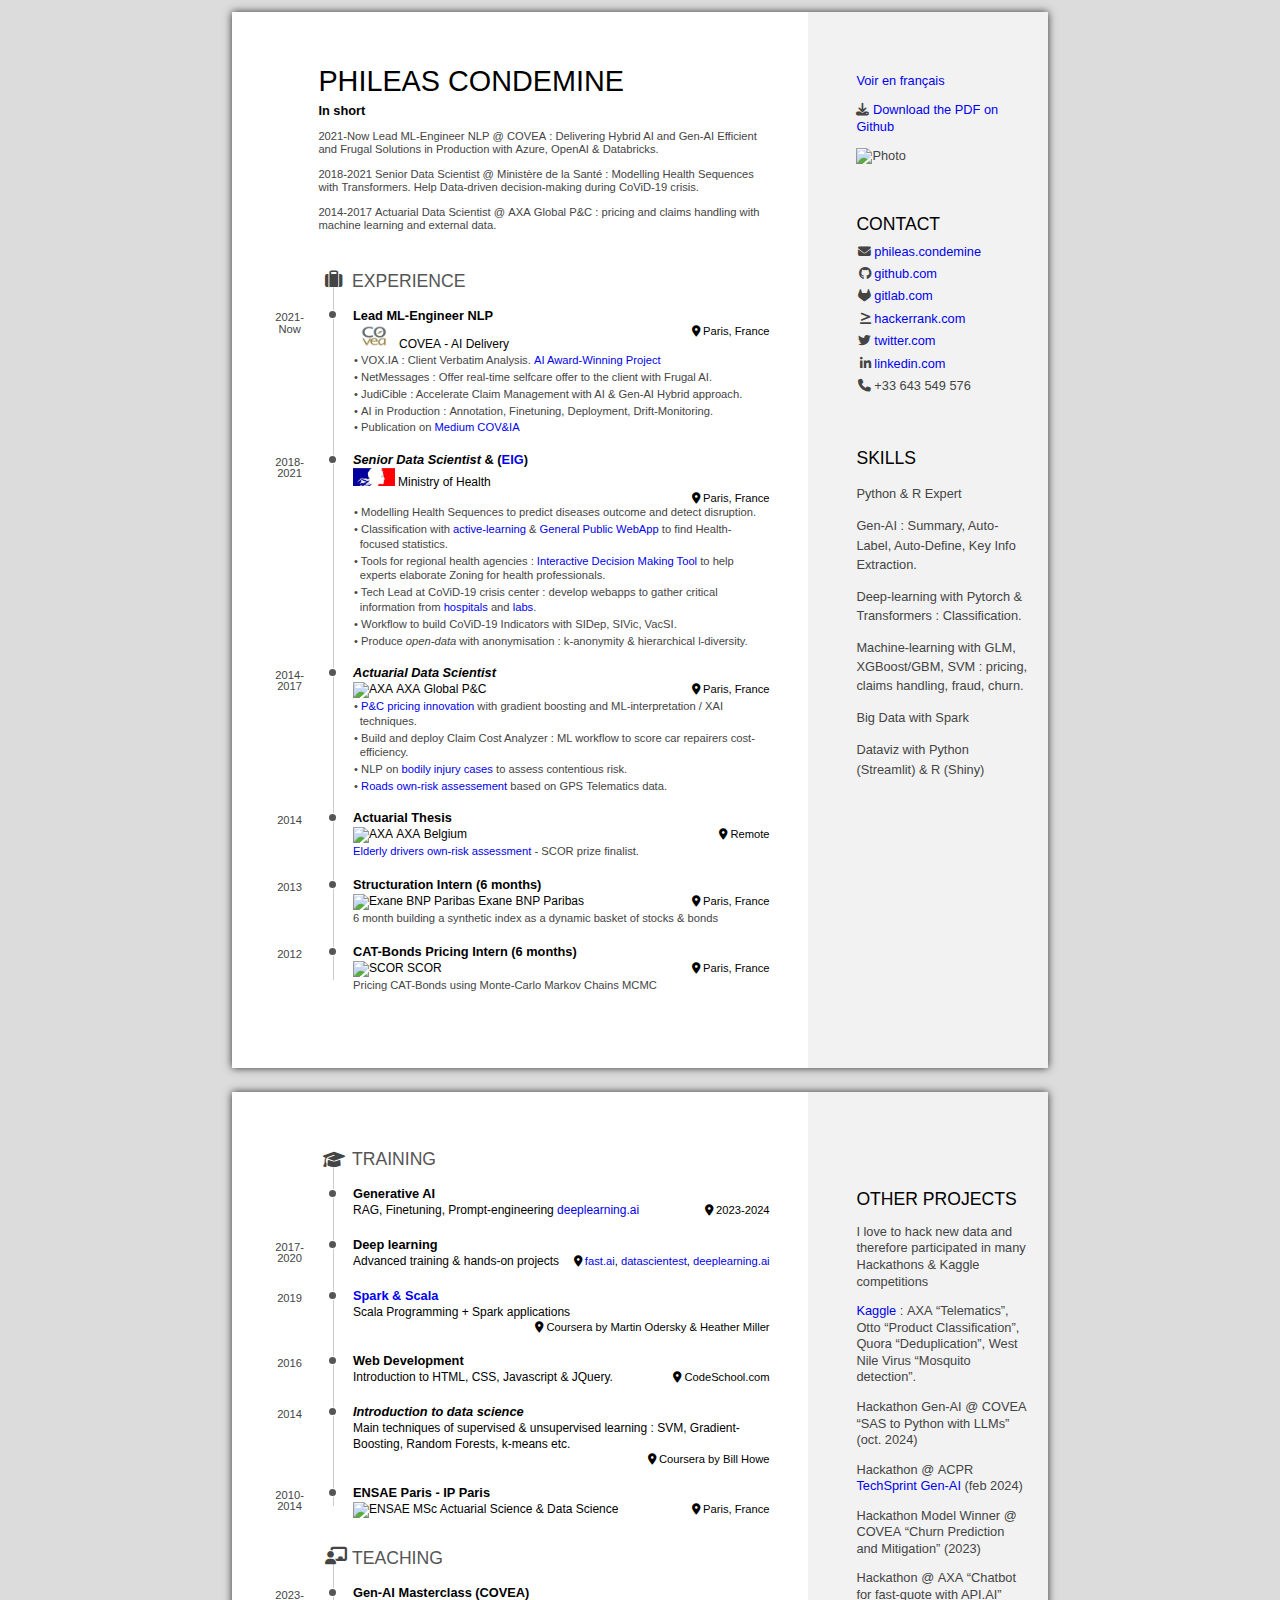
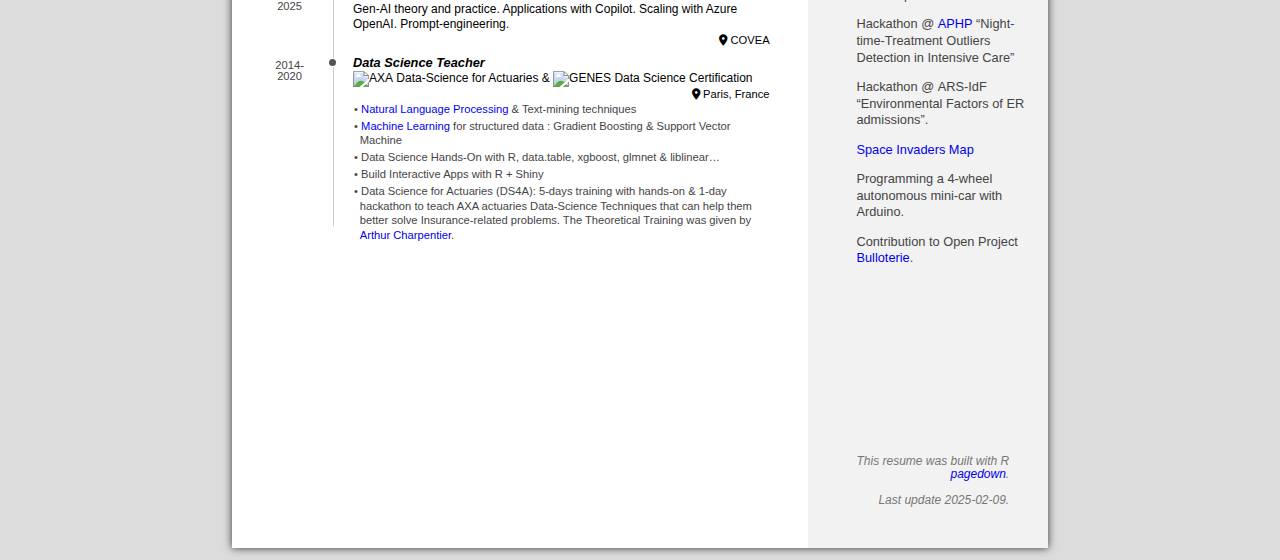
==== commit 574a61c4: "update 2025-02-09" ====
--- a/docs/index.html
+++ b/docs/index.html
@@ -35,7 +35,7 @@
 <div id="aside" class="section level1">
 <h1>Aside</h1>
 <p><a href="https://phileascondemine.com/">Voir en français</a></p>
-<p><i class="fa fa-download"></i> <a href="https://github.com/phileas-condemine/CV_EN_pagedown/raw/master/cv_en_Phileas_Condemine.pdf">Download the PDF on Github</a></p>
+<p><i class="fa fa-download"></i> <a href="https://raw.githubusercontent.com/phileas-condemine/CV_EN_pagedown/refs/heads/master/cv_en_Phileas_Condemine.pdf">Download the PDF on Github</a></p>
 <p><img src="https://avatars.githubusercontent.com/u/24205662?s=460&amp;u=656ddfd4c840d9eb34e4aeb83baa24d0e0ba599f&amp;v=4" style="width:80.0%" alt="Photo" /></p>
 <div id="contact" class="section level2">
 <h2>Contact</h2>
@@ -68,7 +68,7 @@
 <div id="in-short" class="section level3">
 <h3>In short</h3>
 <p>2021-Now <strong>Lead ML-Engineer NLP</strong> @ <strong>COVEA</strong> : Delivering <strong>Hybrid AI and Gen-AI</strong> Efficient and <strong>Frugal</strong> Solutions in <strong>Production</strong> with <strong>Azure</strong>, <strong>OpenAI</strong> &amp; <strong>Databricks</strong>.</p>
-<p>2028-2021 <strong>Senior Data Scientist</strong> @ <strong>Ministère de la Santé</strong> : Modelling <strong>Health Sequences</strong> with <strong>Transformers</strong>. Help <strong>Data-driven</strong> decision-making during <strong>CoViD-19</strong> crisis.</p>
+<p>2018-2021 <strong>Senior Data Scientist</strong> @ <strong>Ministère de la Santé</strong> : Modelling <strong>Health Sequences</strong> with <strong>Transformers</strong>. Help <strong>Data-driven</strong> decision-making during <strong>CoViD-19</strong> crisis.</p>
 <p>2014-2017 <strong>Actuarial Data Scientist</strong> @ <strong>AXA</strong> Global P&amp;C : <strong>pricing</strong> and <strong>claims handling</strong> with <strong>machine learning</strong> and <strong>external data</strong>.</p>
 </div>
 </div>
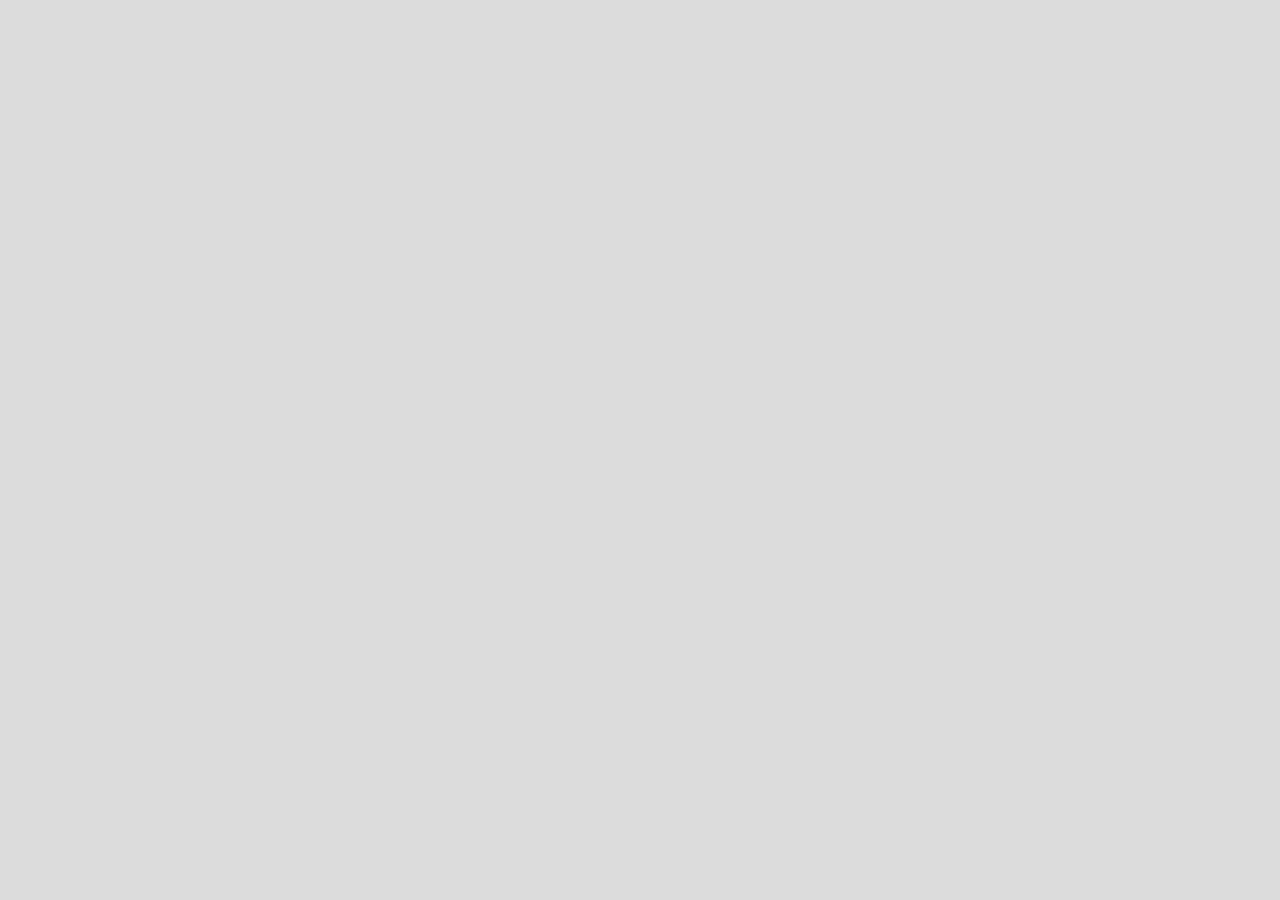
==== commit 924ab546: "update 2025-02-09" ====
--- a/docs/index.html
+++ b/docs/index.html
@@ -139,7 +139,8 @@
 <h2>Training</h2>
 <div id="generative-ai" class="section level3">
 <h3>Generative AI</h3>
-<p>RAG, Finetuning, Prompt-engineering <a href="https://www.deeplearning.ai/courses/">deeplearning.ai</a></p>
+<p>LLM, RAG, Finetuning, Prompt-engineering</p>
+<p><a href="https://www.deeplearning.ai/courses/">deeplearning.ai</a></p>
 <p>2023-2024</p>
 </div>
 <div id="deep-learning" class="section level3">
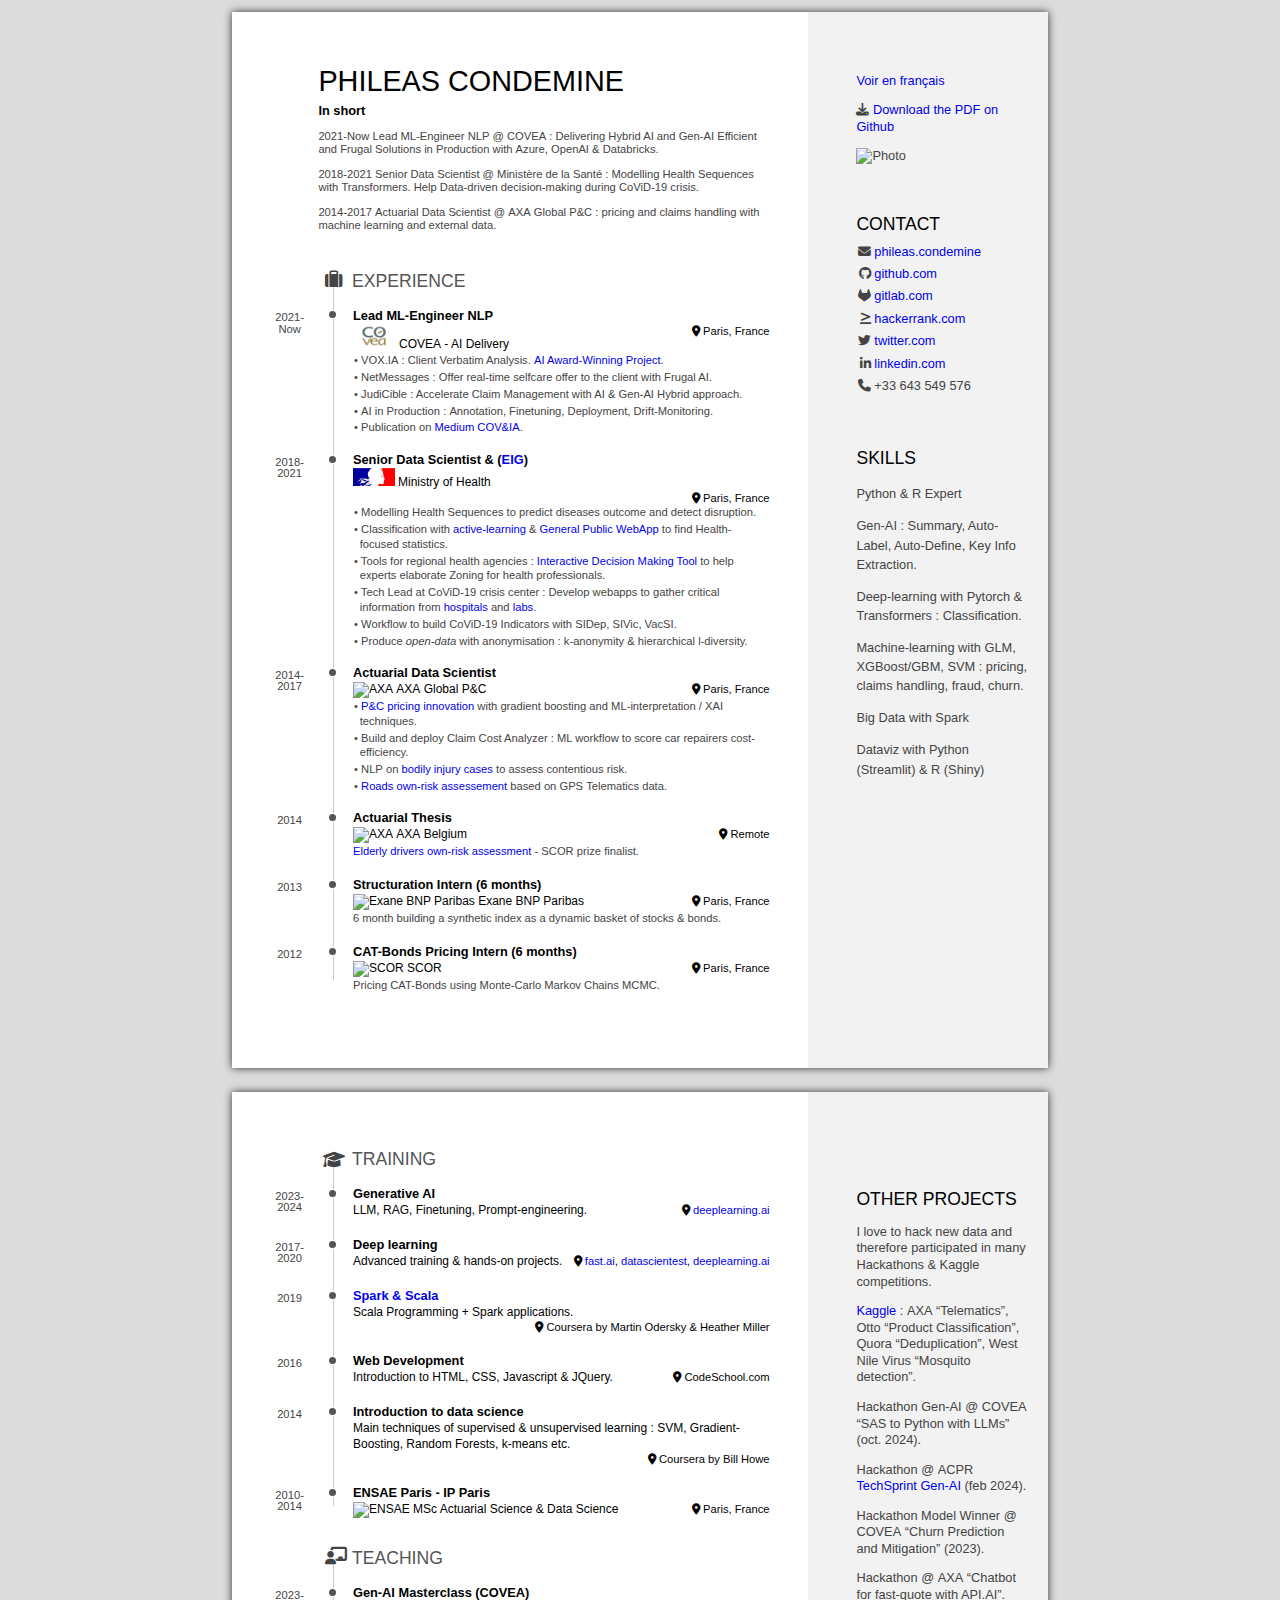
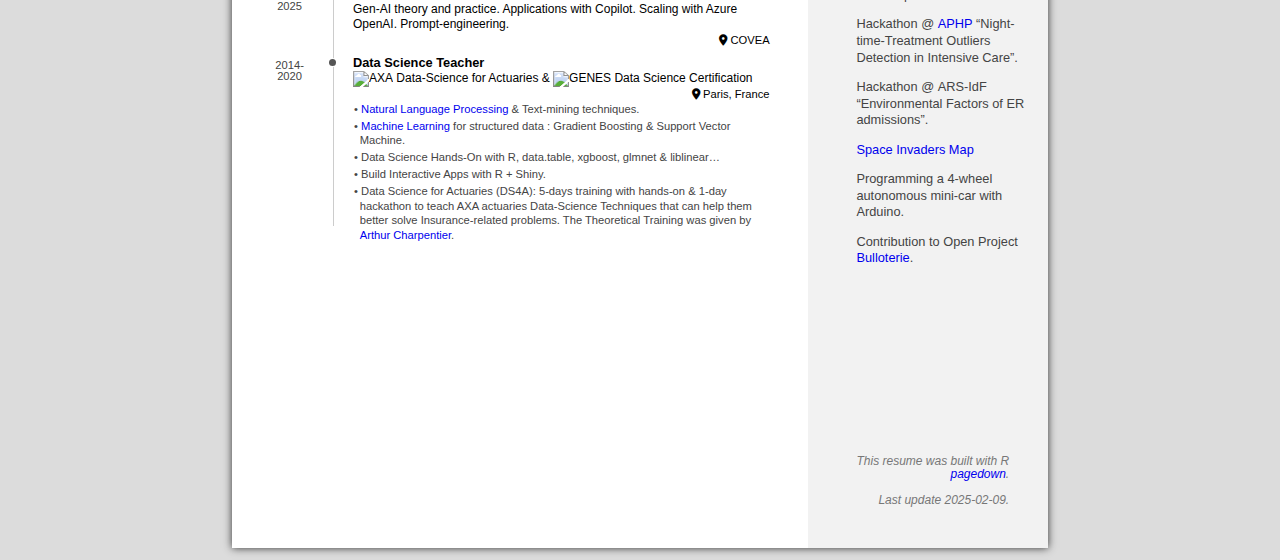
==== commit 6dc20ccd: "update 2025-02-09" ====
--- a/docs/index.html
+++ b/docs/index.html
@@ -80,15 +80,15 @@
 <p>Paris, France</p>
 <p>2021-Now</p>
 <ul>
-<li><strong>VOX.IA</strong> : Client Verbatim Analysis. <a href="https://www.covea.com/fr/actualites/cas-dor-du-digital-2023-covea-recompense-son-outil-danalyse-avis-clients-base"><strong>AI Award-Winning Project</strong></a></li>
+<li><strong>VOX.IA</strong> : Client Verbatim Analysis. <a href="https://www.covea.com/fr/actualites/cas-dor-du-digital-2023-covea-recompense-son-outil-danalyse-avis-clients-base"><strong>AI Award-Winning Project</strong></a>.</li>
 <li><strong>NetMessages</strong> : Offer real-time selfcare offer to the client with <strong>Frugal AI</strong>.</li>
 <li><strong>JudiCible</strong> : Accelerate Claim Management with AI &amp; Gen-AI Hybrid approach.</li>
 <li><strong>AI in Production</strong> : <strong>Annotation</strong>, <strong>Finetuning</strong>, <strong>Deployment</strong>, <strong>Drift-Monitoring</strong>.</li>
-<li><strong>Publication</strong> on <a href="https://medium.com/@COVEIA">Medium COV&amp;IA</a></li>
+<li><strong>Publication</strong> on <a href="https://medium.com/@COVEIA">Medium COV&amp;IA</a>.</li>
 </ul>
 </div>
 <div id="senior-data-scientist-eig" class="section level3">
-<h3><em>Senior Data Scientist</em> &amp; (<a href="https://entrepreneur-interet-general.etalab.gouv.fr/">EIG</a>)</h3>
+<h3>Senior Data Scientist &amp; (<a href="https://entrepreneur-interet-general.etalab.gouv.fr/">EIG</a>)</h3>
 <p><img src="img/marianne.jpg" style="width:10.0%" alt="Ministère de la Santé" /> <strong>Ministry of Health</strong></p>
 <p>Paris, France</p>
 <p>2018-2021</p>
@@ -96,13 +96,13 @@
 <li><strong>Modelling Health Sequences</strong> to predict diseases outcome and detect disruption.</li>
 <li><strong>Classification</strong> with <a href="https://github.com/phileas-condemine/tuto_tagging_indicateurs"><strong>active-learning</strong></a> &amp; <a href="https://drees.shinyapps.io/Cartographie_des_indicateurs"><strong>General Public WebApp</strong></a> to find Health-focused statistics.</li>
 <li>Tools for regional health agencies : <a href="https://phileas-condemine.github.io/Zonage_ARS/"><strong>Interactive Decision Making Tool</strong></a> to help experts elaborate Zoning for health professionals.</li>
-<li>Tech Lead at <strong>CoViD-19 crisis center</strong> : develop webapps to gather critical information from <a href="https://respirateurs.fabrique.social.gouv.fr/">hospitals</a> and <a href="https://laboratoires.fabrique.social.gouv.fr/">labs</a>.</li>
+<li>Tech Lead at <strong>CoViD-19 crisis center</strong> : Develop webapps to gather critical information from <a href="https://respirateurs.fabrique.social.gouv.fr/">hospitals</a> and <a href="https://laboratoires.fabrique.social.gouv.fr/">labs</a>.</li>
 <li><strong>Workflow</strong> to build <strong>CoViD-19 Indicators</strong> with <strong>SIDep, SIVic, VacSI</strong>.</li>
 <li>Produce <em>open-data</em> with anonymisation : k-<strong>anonymity</strong> &amp; hierarchical l-diversity.</li>
 </ul>
 </div>
 <div id="actuarial-data-scientist" class="section level3">
-<h3><em>Actuarial Data Scientist</em></h3>
+<h3>Actuarial Data Scientist</h3>
 <p><img src="https://www.axa.fr/content/dam/logo/logo-axa.svg" style="width:10.0%" alt="AXA" /> <strong>AXA</strong> Global P&amp;C</p>
 <p>Paris, France</p>
 <p>2014-2017</p>
@@ -125,33 +125,33 @@
 <p><img src="https://upload.wikimedia.org/wikipedia/commons/3/36/Logo_Exane.jpg" style="width:15.0%" alt="Exane BNP Paribas" /> <strong>Exane BNP Paribas</strong></p>
 <p>Paris, France</p>
 <p>2013</p>
-<p>6 month building a synthetic index as a dynamic basket of stocks &amp; bonds</p>
+<p>6 month building a synthetic index as a dynamic basket of stocks &amp; bonds.</p>
 </div>
 <div id="cat-bonds-pricing-intern-6-months" class="section level3">
 <h3>CAT-Bonds Pricing Intern (6 months)</h3>
 <p><img src="https://upload.wikimedia.org/wikipedia/fr/b/b8/Logo-scor.png" style="width:20.0%" alt="SCOR" /> <strong>SCOR</strong></p>
 <p>Paris, France</p>
 <p>2012</p>
-<p>Pricing CAT-Bonds using Monte-Carlo Markov Chains MCMC</p>
+<p>Pricing CAT-Bonds using Monte-Carlo Markov Chains MCMC.</p>
 </div>
 </div>
 <div id="training" class="section level2" data-icon="graduation-cap" data-concise="true">
 <h2>Training</h2>
 <div id="generative-ai" class="section level3">
 <h3>Generative AI</h3>
-<p>LLM, RAG, Finetuning, Prompt-engineering</p>
+<p>LLM, RAG, Finetuning, Prompt-engineering.</p>
 <p><a href="https://www.deeplearning.ai/courses/">deeplearning.ai</a></p>
 <p>2023-2024</p>
 </div>
 <div id="deep-learning" class="section level3">
 <h3>Deep learning</h3>
-<p>Advanced training &amp; hands-on projects</p>
+<p>Advanced training &amp; hands-on projects.</p>
 <p><a href="https://www.fast.ai/">fast.ai</a>, <a href="https://datascientest.com/">datascientest</a>, <a href="https://www.coursera.org/specializations/deep-learning">deeplearning.ai</a></p>
 <p>2017-2020</p>
 </div>
 <div id="spark-scala" class="section level3">
 <h3><a href="https://fr.coursera.org/specializations/scala">Spark &amp; Scala</a></h3>
-<p>Scala Programming + Spark applications</p>
+<p>Scala Programming + Spark applications.</p>
 <p>Coursera by Martin Odersky &amp; Heather Miller</p>
 <p>2019</p>
 </div>
@@ -162,7 +162,7 @@
 <p>2016</p>
 </div>
 <div id="introduction-to-data-science" class="section level3">
-<h3><em>Introduction to data science</em></h3>
+<h3>Introduction to data science</h3>
 <p>Main techniques of supervised &amp; unsupervised learning : <strong>SVM</strong>, <strong>Gradient-Boosting</strong>, <strong>Random Forests</strong>, <strong>k-means</strong> etc.</p>
 <p>Coursera by Bill Howe</p>
 <p>2014</p>
@@ -183,15 +183,15 @@
 <p>2023-2025</p>
 </div>
 <div id="data-science-teacher" class="section level3">
-<h3><em>Data Science Teacher</em></h3>
+<h3>Data Science Teacher</h3>
 <p><img src="https://www.axa.fr/content/dam/logo/logo-axa.svg" style="width:5.0%" alt="AXA" /> Data-Science for Actuaries &amp; <img src="https://upload.wikimedia.org/wikipedia/commons/1/11/LOGO-ENSAE-2.png" style="width:10.0%" alt="GENES" /> Data Science Certification</p>
 <p>Paris, France</p>
 <p>2014-2020</p>
 <ul>
-<li><a href="https://docs.google.com/presentation/d/1tXlSRL-lZW5L10xbssmzunB-EXl7tTaw9iy3RSscL-o/edit?usp=sharing"><strong>Natural Language Processing</strong></a> &amp; Text-mining techniques</li>
-<li><a href="https://docs.google.com/presentation/d/11TAeSxZisurpEHFow9vyJxRz_QfZlE6UQKE5dIfu5QM/edit?usp=sharing"><strong>Machine Learning</strong></a> for structured data : Gradient Boosting &amp; Support Vector Machine</li>
+<li><a href="https://docs.google.com/presentation/d/1tXlSRL-lZW5L10xbssmzunB-EXl7tTaw9iy3RSscL-o/edit?usp=sharing"><strong>Natural Language Processing</strong></a> &amp; Text-mining techniques.</li>
+<li><a href="https://docs.google.com/presentation/d/11TAeSxZisurpEHFow9vyJxRz_QfZlE6UQKE5dIfu5QM/edit?usp=sharing"><strong>Machine Learning</strong></a> for structured data : Gradient Boosting &amp; Support Vector Machine.</li>
 <li><strong>Data Science Hands-On</strong> with R, data.table, xgboost, glmnet &amp; liblinear…</li>
-<li><strong>Build Interactive Apps</strong> with R + Shiny</li>
+<li><strong>Build Interactive Apps</strong> with R + Shiny.</li>
 <li><strong>Data Science for Actuaries</strong> (DS4A): 5-days training with hands-on &amp; 1-day hackathon to teach AXA actuaries Data-Science Techniques that can help them better solve Insurance-related problems. The Theoretical Training was given by <a href="https://freakonometrics.github.io/">Arthur Charpentier</a>.</li>
 </ul>
 </div>
@@ -206,17 +206,17 @@
 <h1>Bside</h1>
 <div id="other-projects" class="section level2">
 <h2>Other Projects</h2>
-<p>I love to hack new data and therefore participated in many Hackathons &amp; Kaggle competitions</p>
+<p>I love to hack new data and therefore participated in many Hackathons &amp; Kaggle competitions.</p>
 <p><a href="https://www.kaggle.com/arifelk">Kaggle</a> :
 <strong>AXA</strong> “Telematics”,
 <strong>Otto</strong> “Product Classification”,
 <strong>Quora</strong> “Deduplication”,
 West Nile Virus “Mosquito detection”.</p>
-<p><strong>Hackathon</strong> Gen-AI @ <strong>COVEA</strong> “SAS to Python with LLMs” (oct. 2024)</p>
-<p><strong>Hackathon</strong> @ <strong>ACPR</strong> <a href="https://innovation.banque-france.fr/fr/challenges/challenge-acpr-banque-france-ia-generative-llm"><strong>TechSprint Gen-AI</strong></a> (feb 2024)</p>
-<p><strong>Hackathon Model Winner</strong> @ <strong>COVEA</strong> “Churn Prediction and Mitigation” (2023)</p>
-<p><strong>Hackathon</strong> @ <strong>AXA</strong> “Chatbot for fast-quote with API.AI”</p>
-<p><strong>Hackathon</strong> @ <a href="https://www.aphp.fr/contenu/dat-icu-un-datathon-organise-les-20-et-21-janvier-2018-pour-rapprocher-les-reanimateurs-et"><strong>APHP</strong></a> “Night-time-Treatment Outliers Detection in Intensive Care”</p>
+<p><strong>Hackathon</strong> Gen-AI @ <strong>COVEA</strong> “SAS to Python with LLMs” (oct. 2024).</p>
+<p><strong>Hackathon</strong> @ <strong>ACPR</strong> <a href="https://innovation.banque-france.fr/fr/challenges/challenge-acpr-banque-france-ia-generative-llm"><strong>TechSprint Gen-AI</strong></a> (feb 2024).</p>
+<p><strong>Hackathon Model Winner</strong> @ <strong>COVEA</strong> “Churn Prediction and Mitigation” (2023).</p>
+<p><strong>Hackathon</strong> @ <strong>AXA</strong> “Chatbot for fast-quote with API.AI”.</p>
+<p><strong>Hackathon</strong> @ <a href="https://www.aphp.fr/contenu/dat-icu-un-datathon-organise-les-20-et-21-janvier-2018-pour-rapprocher-les-reanimateurs-et"><strong>APHP</strong></a> “Night-time-Treatment Outliers Detection in Intensive Care”.</p>
 <p><strong>Hackathon</strong> @ <strong>ARS-IdF</strong> “Environmental Factors of ER admissions”.</p>
 <p><a href="https://phileas-condemine.github.io/space_invaders_map/"><strong>Space Invaders Map</strong></a></p>
 <p>Programming a 4-wheel autonomous mini-car with Arduino.</p>
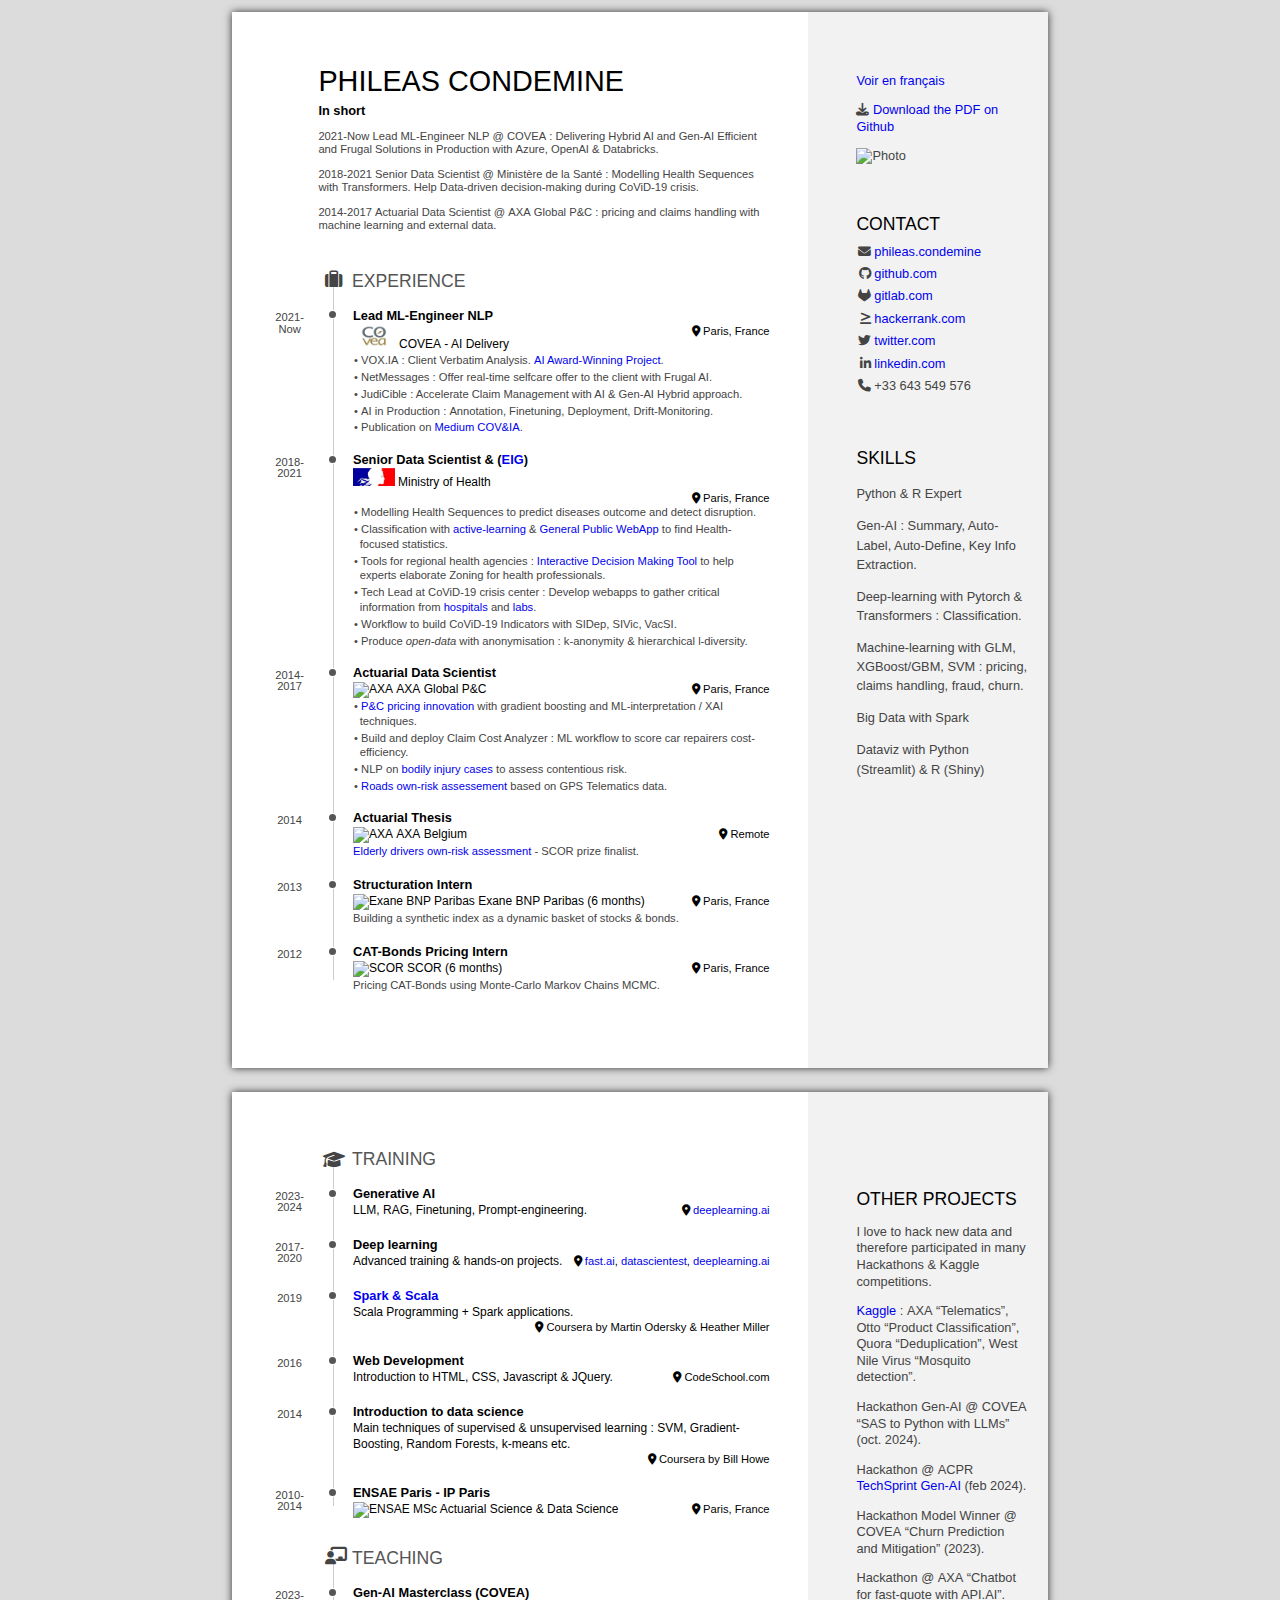
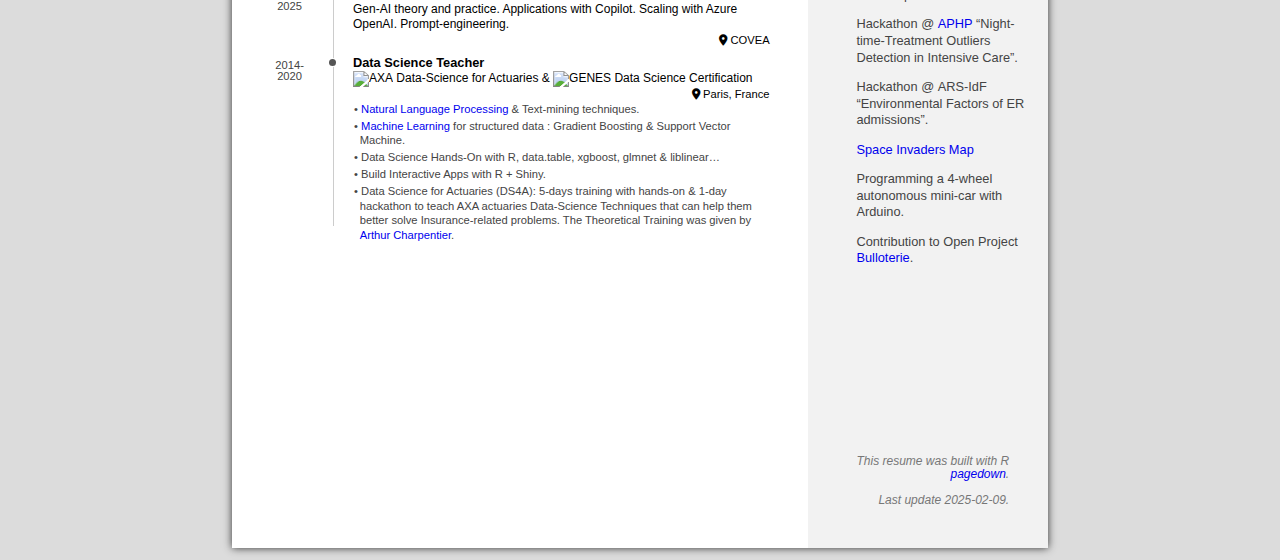
==== commit b45a3029: "update 2025-02-09" ====
--- a/docs/index.html
+++ b/docs/index.html
@@ -120,16 +120,16 @@
 <p>2014</p>
 <p><a href="http://www.ressources-actuarielles.net/C12574E200674F5B/0/A7CCC7ACB732ADB3C1257D8900418A17">Elderly drivers own-risk assessment</a> - <strong>SCOR prize finalist</strong>.</p>
 </div>
-<div id="structuration-intern-6-months" class="section level3">
-<h3>Structuration Intern (6 months)</h3>
-<p><img src="https://upload.wikimedia.org/wikipedia/commons/3/36/Logo_Exane.jpg" style="width:15.0%" alt="Exane BNP Paribas" /> <strong>Exane BNP Paribas</strong></p>
+<div id="structuration-intern" class="section level3">
+<h3>Structuration Intern</h3>
+<p><img src="https://upload.wikimedia.org/wikipedia/commons/3/36/Logo_Exane.jpg" style="width:15.0%" alt="Exane BNP Paribas" /> <strong>Exane BNP Paribas</strong> (6 months)</p>
 <p>Paris, France</p>
 <p>2013</p>
-<p>6 month building a synthetic index as a dynamic basket of stocks &amp; bonds.</p>
-</div>
-<div id="cat-bonds-pricing-intern-6-months" class="section level3">
-<h3>CAT-Bonds Pricing Intern (6 months)</h3>
-<p><img src="https://upload.wikimedia.org/wikipedia/fr/b/b8/Logo-scor.png" style="width:20.0%" alt="SCOR" /> <strong>SCOR</strong></p>
+<p>Building a synthetic index as a dynamic basket of stocks &amp; bonds.</p>
+</div>
+<div id="cat-bonds-pricing-intern" class="section level3">
+<h3>CAT-Bonds Pricing Intern</h3>
+<p><img src="https://upload.wikimedia.org/wikipedia/fr/b/b8/Logo-scor.png" style="width:20.0%" alt="SCOR" /> <strong>SCOR</strong> (6 months)</p>
 <p>Paris, France</p>
 <p>2012</p>
 <p>Pricing CAT-Bonds using Monte-Carlo Markov Chains MCMC.</p>
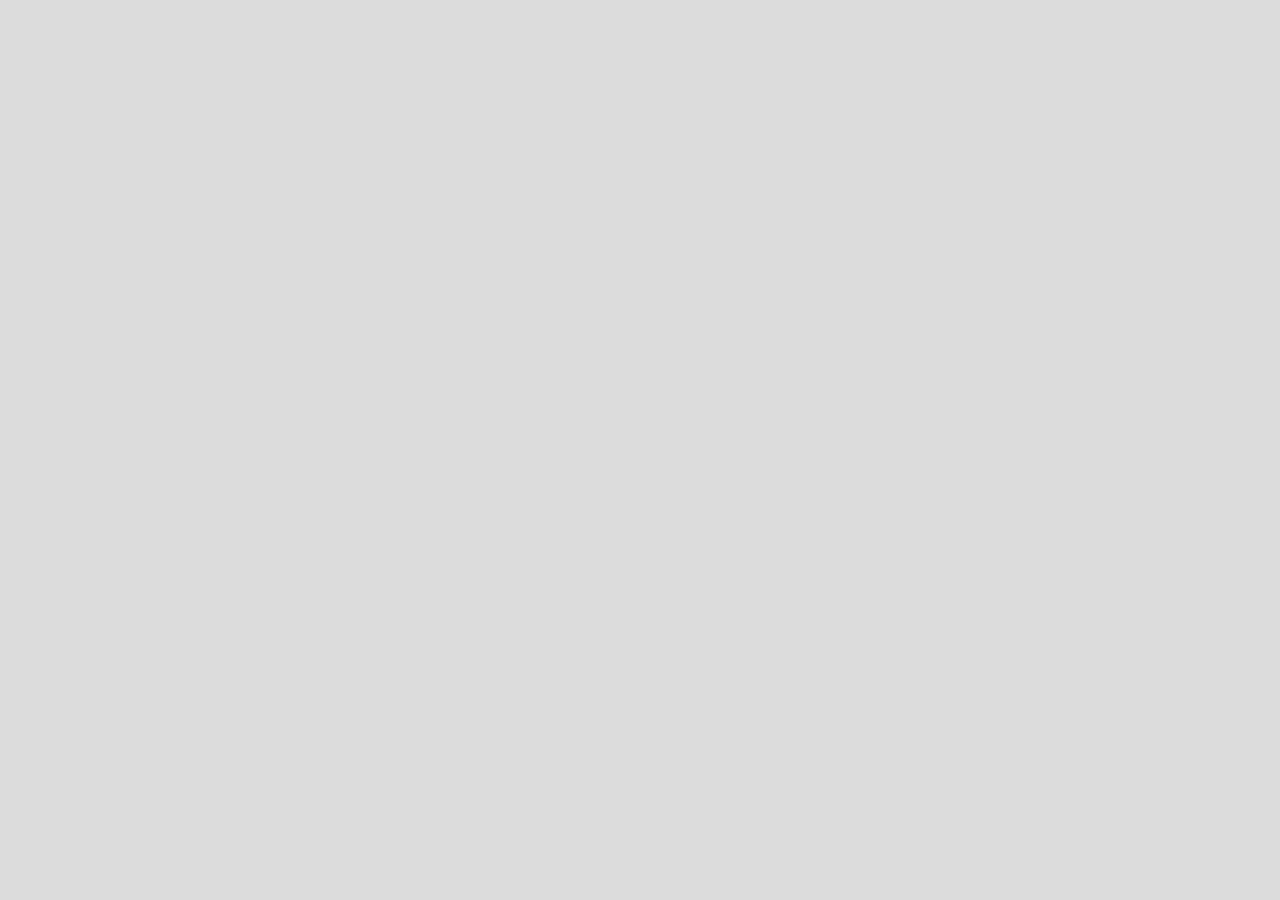
==== commit 1d9e0a42: "update 2025-02-09" ====
--- a/docs/index.html
+++ b/docs/index.html
@@ -103,7 +103,7 @@
 </div>
 <div id="actuarial-data-scientist" class="section level3">
 <h3>Actuarial Data Scientist</h3>
-<p><img src="https://www.axa.fr/content/dam/logo/logo-axa.svg" style="width:10.0%" alt="AXA" /> <strong>AXA</strong> Global P&amp;C</p>
+<p><img src="https://www.axa.fr/content/dam/logo/logo-axa.svg" style="width:10.0%" alt="AXA" /> <strong>AXA Global P&amp;C</strong></p>
 <p>Paris, France</p>
 <p>2014-2017</p>
 <ul>
@@ -115,7 +115,7 @@
 </div>
 <div id="actuarial-thesis" class="section level3">
 <h3>Actuarial Thesis</h3>
-<p><img src="https://www.axa.fr/content/dam/logo/logo-axa.svg" style="width:10.0%" alt="AXA" /> <strong>AXA</strong> Belgium</p>
+<p><img src="https://www.axa.fr/content/dam/logo/logo-axa.svg" style="width:10.0%" alt="AXA" /> <strong>AXA Belgium</strong></p>
 <p>Remote</p>
 <p>2014</p>
 <p><a href="http://www.ressources-actuarielles.net/C12574E200674F5B/0/A7CCC7ACB732ADB3C1257D8900418A17">Elderly drivers own-risk assessment</a> - <strong>SCOR prize finalist</strong>.</p>
